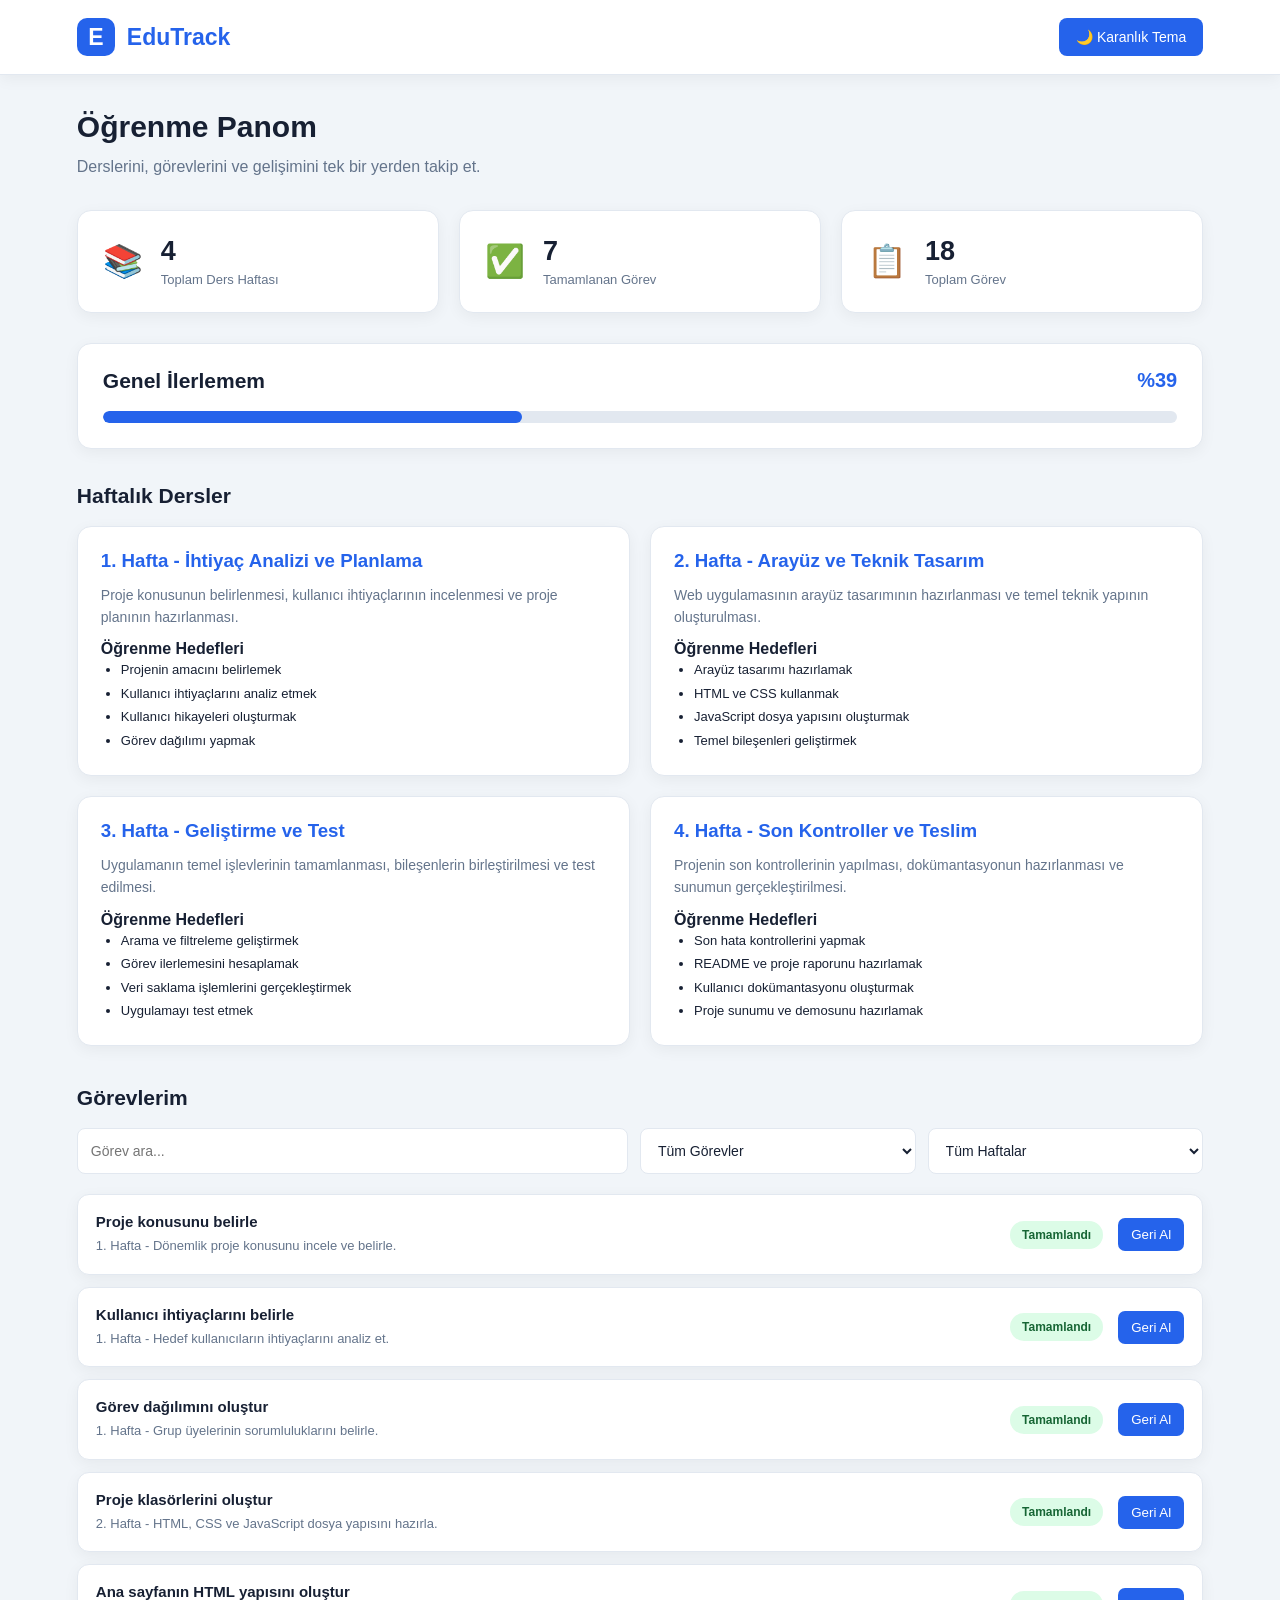
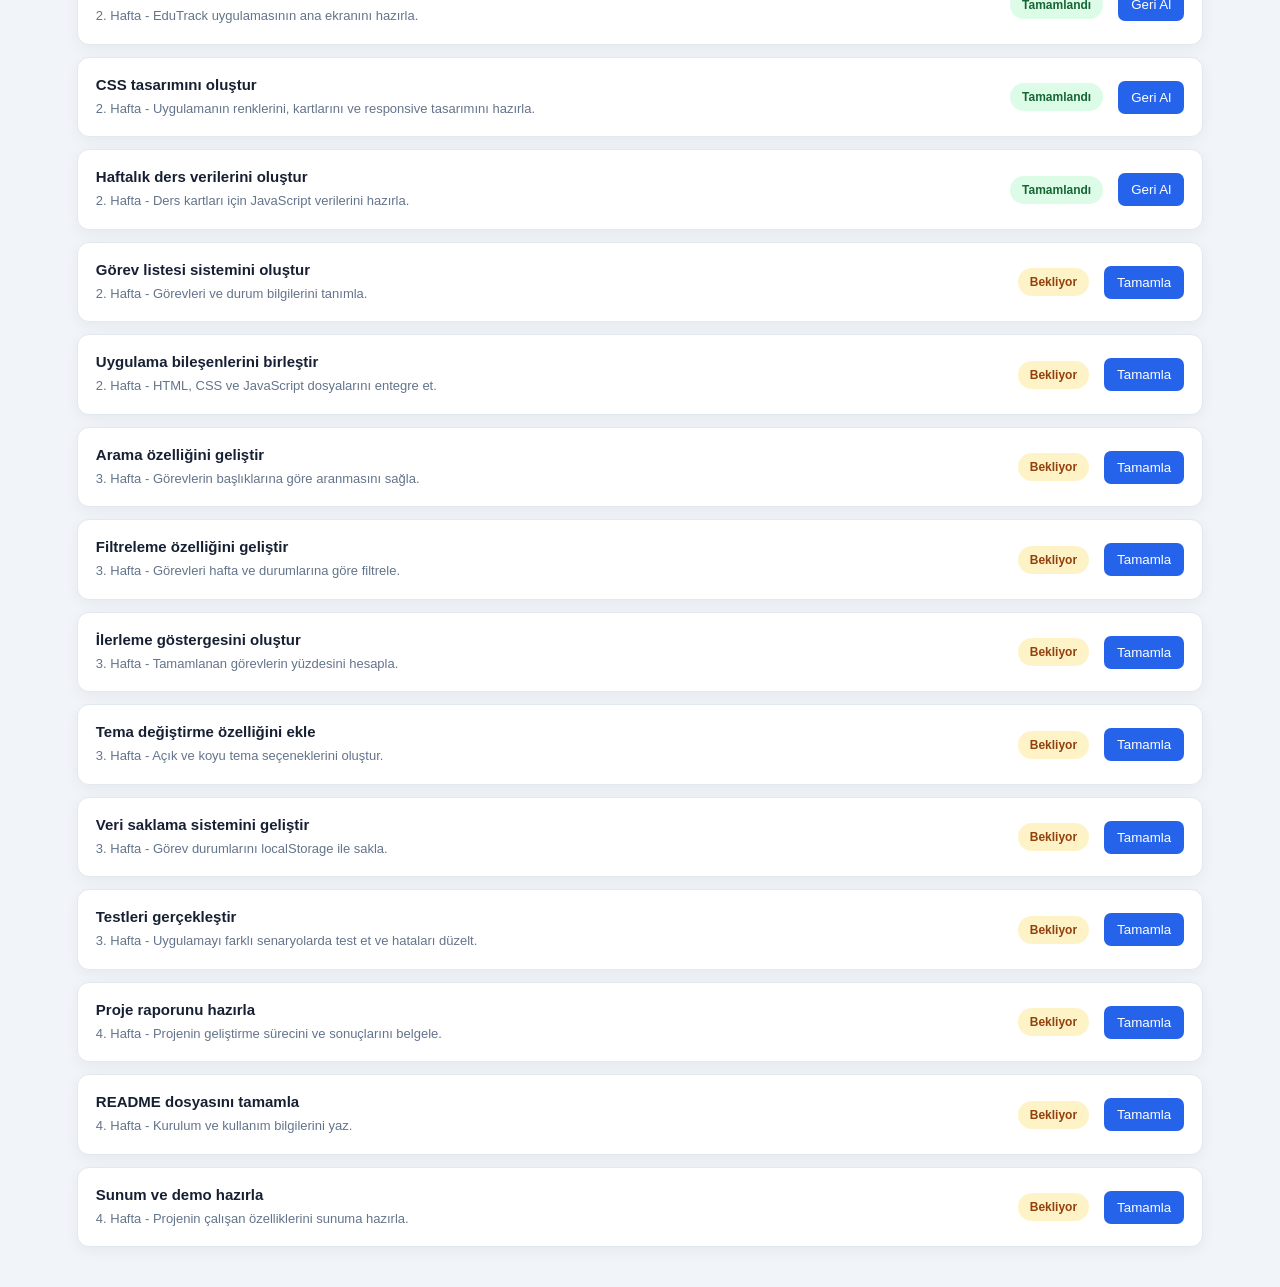
==== edutrack/index.html @ 91ec601f "Add files via upload  EduTrack Projesi Hafta 2" ====
<!DOCTYPE html>
<html lang="tr">
<head>
    <meta charset="UTF-8">
    <meta name="viewport" content="width=device-width, initial-scale=1.0">
    <meta name="description" content="EduTrack - Etkileşimli Ders Deneyimi Panosu">
    <title>EduTrack | Öğrenme Panom</title>

    <link rel="stylesheet" href="css/style.css">
</head>
<body>

    <!-- Üst Menü -->
    <header class="header">
        <div class="logo">
            <span class="logo-icon">E</span>
            <span>EduTrack</span>
        </div>

        <button id="themeToggle" class="theme-button" type="button">
             Tema Değiştir
        </button>
    </header>

    <main class="container">

        <!-- Hoş Geldin Alanı -->
        <section class="welcome-section">
            <h1>Öğrenme Panom</h1>
            <p>Derslerini, görevlerini ve gelişimini tek bir yerden takip et.</p>
        </section>

        <!-- İstatistik Kartları -->
        <section class="stats-grid">

            <article class="stat-card">
                <span class="stat-icon">📚</span>
                <div>
                    <h2 id="totalCourses">0</h2>
                    <p>Toplam Ders Haftası</p>
                </div>
            </article>

            <article class="stat-card">
                <span class="stat-icon">✅</span>
                <div>
                    <h2 id="completedTasks">0</h2>
                    <p>Tamamlanan Görev</p>
                </div>
            </article>

            <article class="stat-card">
                <span class="stat-icon">📋</span>
                <div>
                    <h2 id="totalTasks">0</h2>
                    <p>Toplam Görev</p>
                </div>
            </article>

        </section>

        <!-- Genel İlerleme -->
        <section class="progress-section">
            <div class="section-heading">
                <h2>Genel İlerlemem</h2>
                <span id="progressPercentage">%0</span>
            </div>

            <div class="progress-bar">
                <div id="progressFill" class="progress-fill"></div>
            </div>
        </section>

        <!-- Haftalık Dersler -->
        <section class="courses-section">
            <div class="section-heading">
                <h2>Haftalık Dersler</h2>
            </div>

            <div id="coursesContainer" class="courses-grid">
                <!-- Ders kartları JavaScript ile eklenecek -->
            </div>
        </section>

        <!-- Görevler -->
        <section class="tasks-section">
            <div class="section-heading">
                <h2>Görevlerim</h2>
            </div>

            <div class="task-controls">
                <input
                    type="text"
                    id="searchInput"
                    placeholder="Görev ara..."
                    aria-label="Görev ara"
                >

                <select id="statusFilter" aria-label="Görev durumuna göre filtrele">
                    <option value="all">Tüm Görevler</option>
                    <option value="pending">Bekleyen</option>
                    <option value="in-progress">Devam Eden</option>
                    <option value="completed">Tamamlanan</option>
                </select>

                <select id="weekFilter" aria-label="Haftaya göre filtrele">
                    <option value="all">Tüm Haftalar</option>
                </select>
            </div>

            <div id="tasksContainer" class="tasks-list">
                <!-- Görevler JavaScript ile eklenecek -->
            </div>
        </section>

    </main>

    <!-- JavaScript Dosyaları -->
    <script src="js/courses.js"></script>
    <script src="js/tasks.js"></script>
    <script src="js/storage.js"></script>
    <script src="js/app.js"></script>

</body>
</html>
---- edutrack/css/style.css ----
/* =================================
   EDUTRACK - GENEL TASARIM
================================= */

* {
    margin: 0;
    padding: 0;
    box-sizing: border-box;
}

:root {
    --primary: #2563eb;
    --primary-dark: #1d4ed8;
    --background: #f1f5f9;
    --card-background: #ffffff;
    --text: #172033;
    --secondary-text: #64748b;
    --border: #e2e8f0;
    --success: #16a34a;
    --warning: #d97706;
    --shadow: 0 4px 15px rgba(0, 0, 0, 0.05);
}

body {
    font-family: Arial, Helvetica, sans-serif;
    background: var(--background);
    color: var(--text);
    min-height: 100vh;
    transition: background 0.3s, color 0.3s;
}

/* =================================
   KARANLIK TEMA
================================= */

body.dark-theme {
    --background: #0f172a;
    --card-background: #1e293b;
    --text: #f8fafc;
    --secondary-text: #cbd5e1;
    --border: #334155;
    --shadow: 0 4px 15px rgba(0, 0, 0, 0.2);
}

/* =================================
   ÜST MENÜ
================================= */

.header {
    background: var(--card-background);
    padding: 18px 6%;
    display: flex;
    justify-content: space-between;
    align-items: center;
    border-bottom: 1px solid var(--border);
    box-shadow: var(--shadow);
}

.logo {
    display: flex;
    align-items: center;
    gap: 12px;
    font-size: 23px;
    font-weight: bold;
    color: var(--primary);
}

.logo-icon {
    background: var(--primary);
    color: white;
    width: 38px;
    height: 38px;
    display: flex;
    align-items: center;
    justify-content: center;
    border-radius: 10px;
}

.theme-button {
    background: var(--primary);
    color: white;
    border: none;
    padding: 11px 17px;
    border-radius: 8px;
    cursor: pointer;
    font-size: 14px;
    transition: 0.3s;
}

.theme-button:hover {
    background: var(--primary-dark);
}

/* =================================
   ANA İÇERİK
================================= */

.container {
    width: 88%;
    max-width: 1200px;
    margin: 35px auto;
}

.welcome-section {
    margin-bottom: 30px;
}

.welcome-section h1 {
    font-size: 30px;
    margin-bottom: 10px;
}

.welcome-section p {
    color: var(--secondary-text);
    line-height: 1.6;
}

/* =================================
   İSTATİSTİK KARTLARI
================================= */

.stats-grid {
    display: grid;
    grid-template-columns: repeat(3, 1fr);
    gap: 20px;
    margin-bottom: 30px;
}

.stat-card {
    background: var(--card-background);
    padding: 25px;
    border-radius: 14px;
    display: flex;
    align-items: center;
    gap: 18px;
    box-shadow: var(--shadow);
    border: 1px solid var(--border);
}

.stat-icon {
    font-size: 32px;
}

.stat-card h2 {
    font-size: 27px;
    margin-bottom: 5px;
}

.stat-card p {
    color: var(--secondary-text);
    font-size: 13px;
}

/* =================================
   BÖLÜM BAŞLIKLARI
================================= */

.section-heading {
    display: flex;
    align-items: center;
    justify-content: space-between;
    margin-bottom: 18px;
}

.section-heading h2 {
    font-size: 21px;
}

/* =================================
   İLERLEME ALANI
================================= */

.progress-section {
    background: var(--card-background);
    padding: 25px;
    border-radius: 14px;
    margin-bottom: 35px;
    box-shadow: var(--shadow);
    border: 1px solid var(--border);
}

#progressPercentage {
    color: var(--primary);
    font-weight: bold;
    font-size: 20px;
}

.progress-bar {
    width: 100%;
    height: 12px;
    background: var(--border);
    border-radius: 20px;
    overflow: hidden;
    margin-top: 15px;
}

.progress-fill {
    width: 0%;
    height: 100%;
    background: var(--primary);
    border-radius: 20px;
    transition: width 0.4s ease;
}

/* =================================
   DERS KARTLARI
================================= */

.courses-section {
    margin-bottom: 40px;
}

.courses-grid {
    display: grid;
    grid-template-columns: repeat(2, 1fr);
    gap: 20px;
}

.course-card {
    background: var(--card-background);
    padding: 23px;
    border-radius: 14px;
    border: 1px solid var(--border);
    box-shadow: var(--shadow);
    transition: transform 0.2s;
}

.course-card:hover {
    transform: translateY(-3px);
}

.course-card h3 {
    margin-bottom: 12px;
    color: var(--primary);
}

.course-card p {
    color: var(--secondary-text);
    font-size: 14px;
    line-height: 1.6;
    margin-bottom: 12px;
}

.course-card ul {
    padding-left: 20px;
    color: var(--text);
    font-size: 13px;
    line-height: 1.8;
}

/* =================================
   GÖREV ALANI
================================= */

.tasks-section {
    margin-bottom: 40px;
}

.task-controls {
    display: grid;
    grid-template-columns: 2fr 1fr 1fr;
    gap: 12px;
    margin-bottom: 20px;
}

.task-controls input,
.task-controls select {
    width: 100%;
    padding: 13px;
    border: 1px solid var(--border);
    border-radius: 8px;
    background: var(--card-background);
    color: var(--text);
    outline: none;
    font-size: 14px;
}

.task-controls input:focus,
.task-controls select:focus {
    border-color: var(--primary);
}

/* =================================
   GÖREV KARTLARI
================================= */

.tasks-list {
    display: flex;
    flex-direction: column;
    gap: 12px;
}

.task-card {
    background: var(--card-background);
    border: 1px solid var(--border);
    padding: 18px;
    border-radius: 12px;
    display: flex;
    align-items: center;
    justify-content: space-between;
    gap: 15px;
    box-shadow: var(--shadow);
}

.task-info {
    flex: 1;
}

.task-info h3 {
    font-size: 15px;
    margin-bottom: 6px;
}

.task-info p {
    color: var(--secondary-text);
    font-size: 13px;
    line-height: 1.5;
}

.task-status {
    padding: 7px 12px;
    border-radius: 20px;
    font-size: 12px;
    font-weight: bold;
}

.status-pending {
    background: #fef3c7;
    color: #92400e;
}

.status-in-progress {
    background: #dbeafe;
    color: #1e40af;
}

.status-completed {
    background: #dcfce7;
    color: #166534;
}

.task-button {
    padding: 9px 13px;
    background: var(--primary);
    color: white;
    border: none;
    border-radius: 7px;
    cursor: pointer;
}

.task-button:hover {
    background: var(--primary-dark);
}

.empty-message {
    color: var(--secondary-text);
    text-align: center;
    padding: 25px;
    background: var(--card-background);
    border-radius: 10px;
}

/* =================================
   MOBİL UYUMLULUK
================================= */

@media (max-width: 768px) {

    .container {
        width: 92%;
        margin: 25px auto;
    }

    .stats-grid {
        grid-template-columns: 1fr;
        gap: 12px;
    }

    .courses-grid {
        grid-template-columns: 1fr;
    }

    .task-controls {
        grid-template-columns: 1fr;
    }

    .welcome-section h1 {
        font-size: 25px;
    }

    .header {
        padding: 15px 4%;
    }

    .logo {
        font-size: 19px;
    }

    .theme-button {
        padding: 9px 11px;
        font-size: 12px;
    }

    .task-card {
        flex-wrap: wrap;
    }
}

@media (max-width: 400px) {

    .section-heading h2 {
        font-size: 18px;
    }

    .stat-card {
        padding: 18px;
    }

    .logo {
        font-size: 17px;
    }
}
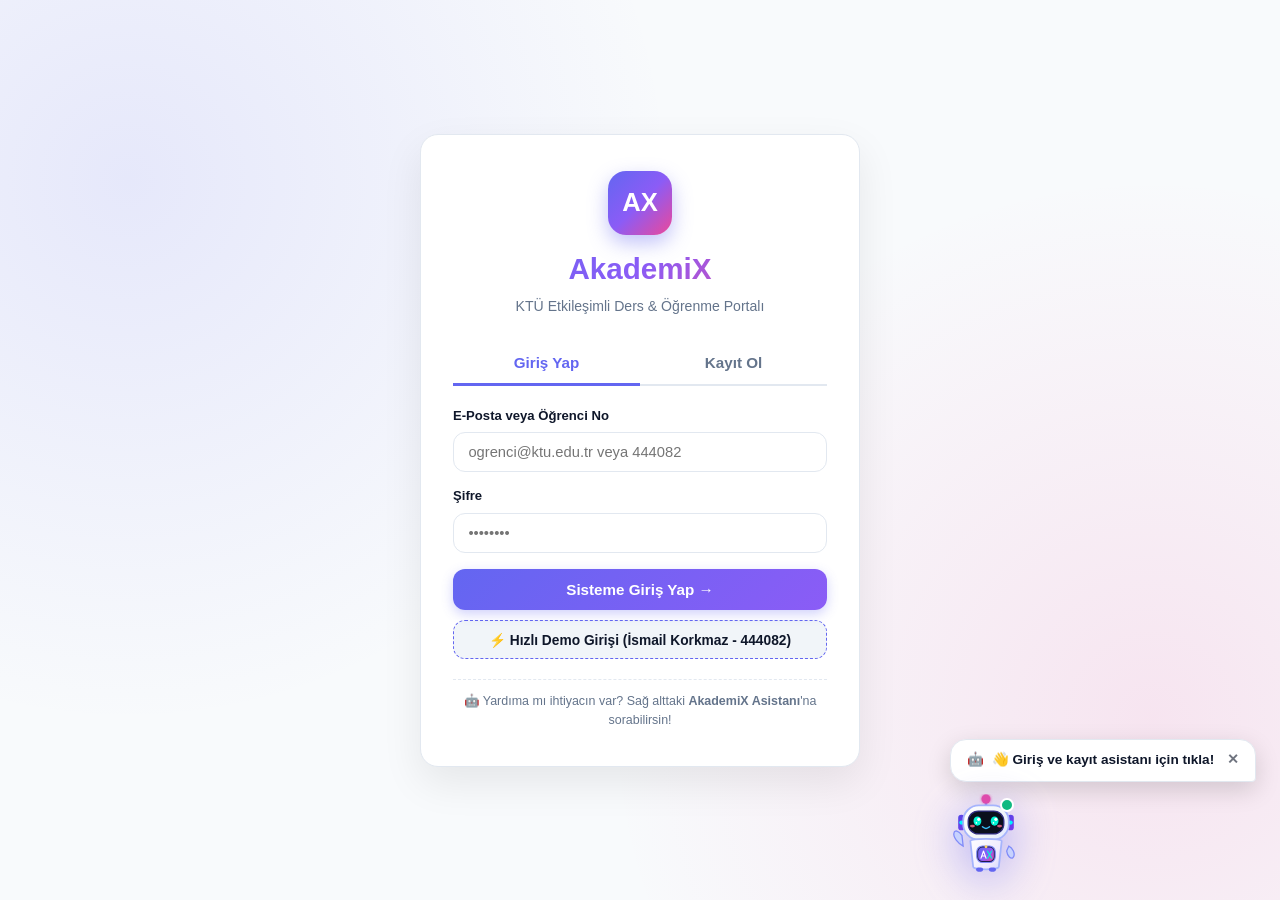
==== commit 0059bf4b: "feat(edutrack): add login authentication, KTU AGNO calculator, dynamic schedule and AI assistant" ====
--- a/edutrack/index.html
+++ b/edutrack/index.html
@@ -1,126 +1,3019 @@
-
-<!DOCTYPE html>
-<html lang="tr">
-<head>
-    <meta charset="UTF-8">
-    <meta name="viewport" content="width=device-width, initial-scale=1.0">
-    <meta name="description" content="EduTrack - Etkileşimli Ders Deneyimi Panosu">
-    <title>EduTrack | Öğrenme Panom</title>
-
-    <link rel="stylesheet" href="css/style.css">
-</head>
-<body>
-
-    <!-- Üst Menü -->
-    <header class="header">
-        <div class="logo">
-            <span class="logo-icon">E</span>
-            <span>EduTrack</span>
-        </div>
-
-        <button id="themeToggle" class="theme-button" type="button">
-             Tema Değiştir
-        </button>
-    </header>
-
-    <main class="container">
-
-        <!-- Hoş Geldin Alanı -->
-        <section class="welcome-section">
-            <h1>Öğrenme Panom</h1>
-            <p>Derslerini, görevlerini ve gelişimini tek bir yerden takip et.</p>
-        </section>
-
-        <!-- İstatistik Kartları -->
-        <section class="stats-grid">
-
-            <article class="stat-card">
-                <span class="stat-icon">📚</span>
-                <div>
-                    <h2 id="totalCourses">0</h2>
-                    <p>Toplam Ders Haftası</p>
-                </div>
-            </article>
-
-            <article class="stat-card">
-                <span class="stat-icon">✅</span>
-                <div>
-                    <h2 id="completedTasks">0</h2>
-                    <p>Tamamlanan Görev</p>
-                </div>
-            </article>
-
-            <article class="stat-card">
-                <span class="stat-icon">📋</span>
-                <div>
-                    <h2 id="totalTasks">0</h2>
-                    <p>Toplam Görev</p>
-                </div>
-            </article>
-
-        </section>
-
-        <!-- Genel İlerleme -->
-        <section class="progress-section">
-            <div class="section-heading">
-                <h2>Genel İlerlemem</h2>
-                <span id="progressPercentage">%0</span>
-            </div>
-
-            <div class="progress-bar">
-                <div id="progressFill" class="progress-fill"></div>
-            </div>
-        </section>
-
-        <!-- Haftalık Dersler -->
-        <section class="courses-section">
-            <div class="section-heading">
-                <h2>Haftalık Dersler</h2>
-            </div>
-
-            <div id="coursesContainer" class="courses-grid">
-                <!-- Ders kartları JavaScript ile eklenecek -->
-            </div>
-        </section>
-
-        <!-- Görevler -->
-        <section class="tasks-section">
-            <div class="section-heading">
-                <h2>Görevlerim</h2>
-            </div>
-
-            <div class="task-controls">
-                <input
-                    type="text"
-                    id="searchInput"
-                    placeholder="Görev ara..."
-                    aria-label="Görev ara"
-                >
-
-                <select id="statusFilter" aria-label="Görev durumuna göre filtrele">
-                    <option value="all">Tüm Görevler</option>
-                    <option value="pending">Bekleyen</option>
-                    <option value="in-progress">Devam Eden</option>
-                    <option value="completed">Tamamlanan</option>
-                </select>
-
-                <select id="weekFilter" aria-label="Haftaya göre filtrele">
-                    <option value="all">Tüm Haftalar</option>
-                </select>
-            </div>
-
-            <div id="tasksContainer" class="tasks-list">
-                <!-- Görevler JavaScript ile eklenecek -->
-            </div>
-        </section>
-
-    </main>
-
-    <!-- JavaScript Dosyaları -->
-    <script src="js/courses.js"></script>
-    <script src="js/tasks.js"></script>
-    <script src="js/storage.js"></script>
-    <script src="js/app.js"></script>
-
-</body>
-</html>
+<!DOCTYPE html>
+<html lang="tr" data-theme="light">
+<head>
+  <meta charset="UTF-8">
+  <meta name="viewport" content="width=device-width, initial-scale=1.0">
+  <title>AkademiX | KTÜ Öğrenci Başarı & Ders Portalı</title>
+  <link rel="stylesheet" href="css/style.css">
+</head>
+<body>
+
+  <!-- =========================================================================
+       1. ADIM: GİRİŞ VE KAYIT AKIŞI (ogrenci_paneli_diyagram_mavi.png)
+       ========================================================================= -->
+  <section id="auth-section" class="auth-wrapper">
+    <div class="auth-card">
+      <div class="auth-header" style="text-align:center; margin-bottom:1.5rem;">
+        <div style="display:flex; justify-content:center; align-items:center; flex-direction:column; margin-bottom:0.75rem;">
+          <div class="portal-badge" style="background:linear-gradient(135deg, #6366f1, #8b5cf6, #ec4899); font-weight:900; font-size:1.6rem; color:#fff; border-radius:18px; width:64px; height:64px; display:flex; align-items:center; justify-content:center; box-shadow:0 8px 20px rgba(99,102,241,0.4);">AX</div>
+        </div>
+        <h2 style="font-size:1.85rem; font-weight:900; background:linear-gradient(135deg, #6366f1, #8b5cf6, #ec4899); -webkit-background-clip:text; -webkit-text-fill-color:transparent; margin:0;">AkademiX</h2>
+        <p style="color:var(--text-muted); font-size:0.88rem; margin-top:0.35rem;">KTÜ Etkileşimli Ders & Öğrenme Portalı</p>
+      </div>
+
+      <!-- Giriş / Kayıt Sekmeleri -->
+      <div class="auth-tabs" style="margin-bottom:1.25rem;">
+        <button id="tab-login" class="auth-tab active" onclick="switchAuthTab('login')">Giriş Yap</button>
+        <button id="tab-register" class="auth-tab" onclick="switchAuthTab('register')">Kayıt Ol</button>
+      </div>
+
+      <!-- Giriş Formu (FR-03 & Akış Şeması) -->
+      <form id="form-login" onsubmit="handleLogin(event)">
+        <div class="form-group" style="margin-bottom:0.9rem;">
+          <label class="form-label">E-Posta veya Öğrenci No</label>
+          <input type="text" id="login-email" class="form-input" placeholder="ogrenci@ktu.edu.tr veya 444082" required autocomplete="username" />
+        </div>
+        <div class="form-group" style="margin-bottom:1rem;">
+          <label class="form-label">Şifre</label>
+          <input type="password" id="login-password" class="form-input" placeholder="••••••••" required autocomplete="current-password" />
+        </div>
+        <div id="login-error-msg" style="display:none; color:var(--danger); background:rgba(239,68,68,0.1); border:1px solid var(--danger); border-radius:var(--radius-sm); padding:0.6rem; font-size:0.82rem; margin-bottom:0.85rem;">
+          ❌ Girilen e-posta/öğrenci no veya şifre hatalı! Lütfen bilgilerinizi kontrol ediniz.
+        </div>
+        <button type="submit" class="btn-submit" style="width:100%; font-size:0.95rem; font-weight:800; padding:0.75rem;">Sisteme Giriş Yap →</button>
+        <button type="button" class="btn-action" onclick="quickDemoLogin()" style="width:100%; margin-top:0.65rem; font-size:0.86rem; padding:0.65rem; border-radius:var(--radius-md); background:var(--bg-hover); color:var(--text-main); font-weight:700; border:1px dashed var(--primary); display:flex; align-items:center; justify-content:center; gap:0.5rem; cursor:pointer;">
+          ⚡ Hızlı Demo Girişi (İsmail Korkmaz - 444082)
+        </button>
+      </form>
+
+      <!-- Kayıt Formu (FR-01, FR-02 & Akış Şeması) -->
+      <form id="form-register" style="display:none;" onsubmit="handleRegister(event)">
+        <div class="form-group" style="margin-bottom:0.75rem;">
+          <label class="form-label">Öğrenci Numarası</label>
+          <input type="text" id="reg-no" class="form-input" placeholder="Örn: 444082" required />
+        </div>
+        <div style="display:grid; grid-template-columns: 1fr 1fr; gap:0.5rem; margin-bottom:0.75rem;">
+          <div>
+            <label class="form-label">Ad</label>
+            <input type="text" id="reg-ad" class="form-input" placeholder="Adınız" required />
+          </div>
+          <div>
+            <label class="form-label">Soyad</label>
+            <input type="text" id="reg-soyad" class="form-input" placeholder="Soyadınız" required />
+          </div>
+        </div>
+        <div class="form-group" style="margin-bottom:0.75rem;">
+          <label class="form-label">Bölüm</label>
+          <input type="text" id="reg-dept" class="form-input" placeholder="Yazılım Mühendisliği" value="Yazılım Mühendisliği" required />
+        </div>
+        <div class="form-group" style="margin-bottom:0.75rem;">
+          <label class="form-label">KTÜ E-Posta</label>
+          <input type="email" id="reg-email" class="form-input" placeholder="ogrenci@ktu.edu.tr" required />
+        </div>
+        <div class="form-group" style="margin-bottom:0.9rem;">
+          <label class="form-label">Şifre (En az 6 Karakter)</label>
+          <input type="password" id="reg-password" class="form-input" placeholder="••••••••" required minlength="6" />
+        </div>
+        <div id="reg-error-msg" style="display:none; color:var(--danger); background:rgba(239,68,68,0.1); border:1px solid var(--danger); border-radius:var(--radius-sm); padding:0.6rem; font-size:0.82rem; margin-bottom:0.85rem;">
+          ❌ Lütfen tüm alanları eksiksiz doldurunuz!
+        </div>
+        <div id="reg-success-msg" style="display:none; color:var(--secondary); background:rgba(16,185,129,0.1); border:1px solid var(--secondary); border-radius:var(--radius-sm); padding:0.6rem; font-size:0.82rem; margin-bottom:0.85rem;">
+          ✅ Hesabınız başarıyla oluşturuldu! Giriş yapılıyor...
+        </div>
+        <button type="submit" class="btn-submit" style="width:100%; font-size:0.95rem; font-weight:800; padding:0.75rem;">Hesap Oluştur ve Başla ✨</button>
+      </form>
+
+      <div style="margin-top:1.25rem; text-align:center; font-size:0.78rem; color:var(--text-muted); border-top:1px dashed var(--border-color); padding-top:0.75rem;">
+        🤖 Yardıma mı ihtiyacın var? Sağ alttaki <strong>AkademiX Asistanı</strong>'na sorabilirsin!
+      </div>
+    </div>
+  </section>
+
+  <!-- =========================================================================
+       2. ADIM: KAMPÜSAKIŞ ÖĞRENCİ PANELİ
+       ========================================================================= -->
+  <div id="student-portal-app" style="display:none;">
+    
+    <!-- Portal Navbar -->
+    <header class="app-header">
+      <div class="header-inner">
+        <div class="portal-brand">
+          <div class="portal-badge" style="background:linear-gradient(135deg, #6366f1, #8b5cf6, #ec4899); font-weight:900; font-size:1.15rem; color:#fff; border-radius:12px; width:40px; height:40px; display:flex; align-items:center; justify-content:center; box-shadow:0 4px 14px rgba(99,102,241,0.4);">AX</div>
+          <div class="portal-titles">
+            <h1 style="letter-spacing:-0.5px;">AkademiX</h1>
+          </div>
+        </div>
+
+        <div class="header-user-controls">
+
+
+          <!-- Tema Seçici (FR-17, AYARLAR Tablosu) -->
+          <button id="theme-btn" class="btn-action" onclick="togglePortalTheme()">
+            🌙 Karanlık Mod
+          </button>
+
+          <!-- Öğrenci Profil Bilgisi (OGRENCI Tablosu) -->
+          <div class="student-tag">
+            <span style="font-weight:700;" id="user-display-name">İsmail Korkmaz</span>
+          </div>
+
+          <button class="btn-action" onclick="logoutStudent()" title="Oturumu Kapat">Çıkış ⎋</button>
+        </div>
+      </div>
+    </header>
+
+    <main class="dashboard-container">
+      
+      <!-- 1. GENEL İLERLEME VE CANLI RENKLİ SAYAÇLAR (ILERLEME Tablosu & FR-12) -->
+      <section class="overview-panel">
+        <div class="overview-top">
+          <div>
+            <h2 style="font-size:1.4rem; font-weight:800;">Dönem İlerlemesi & Görev Takip Panosu</h2>
+            <p style="color:var(--text-muted); font-size:0.88rem;" id="progress-update-time">Son Güncelleme: 02.11.2026</p>
+          </div>
+          <div style="text-align:right;">
+            <span id="progress-val-text" style="font-size:2.2rem; font-weight:900; background:var(--primary-gradient); -webkit-background-clip:text; -webkit-text-fill-color:transparent;">%33</span>
+          </div>
+        </div>
+
+        <div class="progress-bar-container">
+          <div id="portal-progress-fill" class="progress-bar-fill" style="width: 33%;"></div>
+        </div>
+
+        <!-- 4 Renkli Canlı Sayaç Kartı (Tıklanabilir Filtre & Kaydırma) -->
+        <div class="stat-pills">
+          <div class="stat-pill" onclick="filterByStatCard('all')" title="Tüm görevleri listele ve görüntüle">
+            <div class="stat-pill-icon icon-blue">📋</div>
+            <div>
+              <div class="stat-pill-num" id="stat-total-tasks">9</div>
+              <div class="stat-pill-label">Toplam Görev</div>
+            </div>
+          </div>
+          <div class="stat-pill" onclick="filterByStatCard('completed')" title="Tamamlanan görevleri listele ve görüntüle">
+            <div class="stat-pill-icon icon-green">✅</div>
+            <div>
+              <div class="stat-pill-num" id="stat-done-tasks" style="color:var(--success);">3</div>
+              <div class="stat-pill-label">Tamamlanan</div>
+            </div>
+          </div>
+          <div class="stat-pill" onclick="filterByStatCard('in-progress')" title="Devam eden görevleri listele ve görüntüle">
+            <div class="stat-pill-icon icon-purple">⏳</div>
+            <div>
+              <div class="stat-pill-num" id="stat-pending-tasks" style="color:var(--primary);">6</div>
+              <div class="stat-pill-label">Devam Eden</div>
+            </div>
+          </div>
+          <div class="stat-pill" onclick="filterByStatCard('high-priority')" title="Yüksek öncelikli görevleri listele ve görüntüle">
+            <div class="stat-pill-icon icon-red">🔥</div>
+            <div>
+              <div class="stat-pill-num" id="stat-high-tasks" style="color:var(--danger);">4</div>
+              <div class="stat-pill-label">Yüksek Öncelik</div>
+            </div>
+          </div>
+        </div>
+      </section>
+
+      <!-- 2. HAFTALIK DERS VE ÖĞRENME KARTLARI (Kompakt Varsayılan + Açılır Görev Kartları) -->
+      <section style="margin-bottom:2.25rem;">
+        <div style="display:flex; justify-content:space-between; align-items:center; margin-bottom:1rem; flex-wrap:wrap; gap:0.75rem;">
+          <div>
+            <h3 style="font-size:1.2rem; font-weight:800;">Haftalık Ders ve Öğrenme Kartları</h3>
+            <p style="font-size:0.82rem; color:var(--text-muted); margin-top:0.2rem;">4 haftalık yazılım müfredatı ve öğrenme hedefleri</p>
+          </div>
+
+          <!-- Görev Kartlarını Aç / Kapat Butonu -->
+          <button id="btn-toggle-task-cards" class="btn-action btn-action-primary" onclick="toggleTaskCardsPanel()" title="Tüm görevlerin canlı kartlarını aç/kapat">
+            📋 Görev Kartlarını Aç (<span id="cards-count-badge">18</span>) ▼
+          </button>
+        </div>
+
+        <!-- 4 HAFTALIK MÜFREDAT KARTLARI (VARSAYILAN TEMİZ & KOMPAKT GÖRÜNÜM) -->
+        <div id="weeks-modules-grid" class="weeks-grid">
+          <!-- 1. Hafta -->
+          <div class="week-card" onclick="showWeekModal(1)" title="1. Hafta detaylarını ve hedeflerini incele">
+            <span class="badge-status badge-done">1. Hafta • Tamamlandı</span>
+            <h4>Yazılım Yaşam Döngüsü & İhtiyaç Analizi</h4>
+            <p>17 FR ve 10 NFR gereksinimlerinin çıkarılması, ER diyagramı ve GitHub yönetimi.</p>
+            <div class="week-card-footer">4 Hedef • 4 Görev (Tamamlandı) →</div>
+          </div>
+
+          <!-- 2. Hafta -->
+          <div class="week-card active" onclick="showWeekModal(2)" title="2. Hafta detaylarını ve hedeflerini incele">
+            <span class="badge-status badge-active">2. Hafta • Aktif Hafta</span>
+            <h4>Arayüz Tasarımı & Temel İskelet</h4>
+            <p>Akış şeması ve ER diyagramı doğrultusunda öğrenci paneli iskeletinin kodlanması.</p>
+            <div class="week-card-footer">4 Hedef • 5 Görev (Aktif) →</div>
+          </div>
+
+          <!-- 3. Hafta -->
+          <div class="week-card" onclick="showWeekModal(3)" title="3. Hafta detaylarını ve hedeflerini incele">
+            <span class="badge-status badge-active" style="background:rgba(99,102,241,0.12); color:var(--primary);">3. Hafta • Devam Eden</span>
+            <h4>İleri Etkileşim & KTÜ Not Entegrasyonu</h4>
+            <p>Çok kriterli filtreleme, arama, KTÜ sınav ortalaması ve otomatik testler.</p>
+            <div class="week-card-footer">4 Hedef • 5 Görev (Devam Ediyor) →</div>
+          </div>
+
+          <!-- 4. Hafta -->
+          <div class="week-card" onclick="showWeekModal(4)" title="4. Hafta detaylarını ve hedeflerini incele">
+            <span class="badge-status badge-future">4. Hafta • Gelecek</span>
+            <h4>Kalite Kontrol & Proje 1 Canlı Demo</h4>
+            <p>Test matrisinin doğrulanması, proje teknik raporu ve sunum paketi.</p>
+            <div class="week-card-footer">4 Hedef • 4 Görev (Gelecek) →</div>
+          </div>
+        </div>
+
+        <!-- AÇILIR / KAPANIR GÖREV KARTLARI ÇEKMECESİ (İSTEĞE BAĞLI AÇILIR - YER KAPLAMAZ) -->
+        <div id="task-cards-collapsible" style="display:none; margin-top:1.25rem; background:var(--bg-hover); padding:1.25rem; border-radius:var(--radius-lg); border:1px solid var(--border-color);">
+          <div style="display:flex; justify-content:space-between; align-items:center; margin-bottom:1rem; flex-wrap:wrap; gap:0.5rem;">
+            <div style="display:flex; align-items:center; gap:0.6rem;">
+              <h4 style="font-size:1rem; font-weight:800;">📋 Tüm Görevlerin Canlı Kartları</h4>
+              <span style="font-size:0.75rem; color:var(--text-muted);">Görev onaylama ve tek tıkla silme (🗑️) destekli</span>
+            </div>
+
+            <div style="display:flex; align-items:center; gap:0.5rem;">
+              <!-- Kartlar Hafta Filtre Butonları -->
+              <div id="cards-filter-bar" style="display:flex; gap:0.35rem; overflow-x:auto;">
+                <button id="cards-filter-btn-all" class="btn-filter-tag active" onclick="filterTaskCards('all', this)">Tümü (<span id="badge-all-cards">18</span>)</button>
+                <button id="cards-filter-btn-1" class="btn-filter-tag" onclick="filterTaskCards('1', this)">1. Hafta (4)</button>
+                <button id="cards-filter-btn-2" class="btn-filter-tag" onclick="filterTaskCards('2', this)">2. Hafta (5)</button>
+                <button id="cards-filter-btn-3" class="btn-filter-tag" onclick="filterTaskCards('3', this)">3. Hafta (5)</button>
+                <button id="cards-filter-btn-4" class="btn-filter-tag" onclick="filterTaskCards('4', this)">4. Hafta (4)</button>
+              </div>
+
+              <button class="btn-action" style="font-size:0.78rem; padding:0.3rem 0.6rem;" onclick="toggleTaskCardsPanel(false)">
+                ✕ Kapat
+              </button>
+            </div>
+          </div>
+
+          <!-- Görev Kartları Izgarası -->
+          <div id="task-cards-grid" class="task-cards-grid" style="min-height:160px; max-height:520px;"></div>
+        </div>
+      </section>
+
+      <!-- 3. GÖREVLER VE YAN PANEL MODÜLLERİ -->
+      <div class="main-two-col">
+        
+        <!-- Sol Sütun: Görev ve Mini Etkinlikler (GOREVLER & OGRENCI_GOREV) -->
+        <section id="tasks-section" class="tasks-panel">
+          <div style="display:flex; justify-content:space-between; align-items:center; margin-bottom:1.25rem;">
+            <h3 style="font-size:1.15rem; font-weight:800;">Görev ve Mini Etkinlikler</h3>
+            <button class="btn-action btn-action-primary" onclick="openCreateTaskModal()">
+              + Görev Ekle
+            </button>
+          </div>
+
+          <!-- Arama ve Filtreleme Çubuğu -->
+          <div class="tasks-toolbar">
+            <input 
+              type="text" 
+              id="task-search-input" 
+              class="form-input search-field" 
+              placeholder="Görevlerde ara (başlık, kategori)..." 
+              oninput="filterTasks()" 
+            />
+
+            <select id="filter-week-select" class="form-input" style="width:130px;" onchange="filterTasks()">
+              <option value="all">Tüm Haftalar</option>
+              <option value="1">1. Hafta</option>
+              <option value="2">2. Hafta</option>
+              <option value="3">3. Hafta</option>
+              <option value="4">4. Hafta</option>
+            </select>
+
+            <div class="filter-btn-group">
+              <button id="btn-filter-all" class="btn-filter-tag active" onclick="setTaskStatusFilter('all', this)">Tümü</button>
+              <button id="btn-filter-in-progress" class="btn-filter-tag" onclick="setTaskStatusFilter('in-progress', this)">Devam Eden</button>
+              <button id="btn-filter-completed" class="btn-filter-tag" onclick="setTaskStatusFilter('completed', this)">Tamamlanan</button>
+              <button id="btn-filter-high" class="btn-filter-tag" onclick="setTaskStatusFilter('high-priority', this)">🔥 Yüksek Öncelik</button>
+            </div>
+          </div>
+
+          <!-- Görev Listesi -->
+          <div id="tasks-list-container" class="tasks-list-box">
+            
+            <!-- 1. HAFTA GÖREVLERİ (4 GÖREV) -->
+            <div class="task-row completed" data-week="1" data-status="completed" data-priority="Yüksek">
+              <input type="checkbox" class="task-checkbox-input" checked onchange="toggleTaskStatus(this)" />
+              <div class="task-body">
+                <div class="task-badges">
+                  <span class="mini-badge">1. Hafta</span>
+                  <span class="mini-badge">Analiz</span>
+                  <span class="mini-badge badge-p-high">Yüksek Öncelik</span>
+                </div>
+                <div class="task-title">Kullanıcı İhtiyaç Analizi Tablosunu Çıkar</div>
+                <div class="task-desc">Öğrenci ve ders sorumlusu paydaşları için ihtiyaçları belirle.</div>
+              </div>
+              <button class="btn-task-delete" onclick="deleteTaskRow(this)" title="Görevi Sil">🗑️</button>
+            </div>
+
+            <div class="task-row completed" data-week="1" data-status="completed" data-priority="Yüksek">
+              <input type="checkbox" class="task-checkbox-input" checked onchange="toggleTaskStatus(this)" />
+              <div class="task-body">
+                <div class="task-badges">
+                  <span class="mini-badge">1. Hafta</span>
+                  <span class="mini-badge">Yönetim</span>
+                  <span class="mini-badge badge-p-high">Yüksek Öncelik</span>
+                </div>
+                <div class="task-title">GitHub Repository Aç ve Rolleri Tanımla</div>
+                <div class="task-desc">YG-Proje1-Grup4 reposunu aç, branch kurallarını ve rollerini tanımla.</div>
+              </div>
+              <button class="btn-task-delete" onclick="deleteTaskRow(this)" title="Görevi Sil">🗑️</button>
+            </div>
+
+            <div class="task-row completed" data-week="1" data-status="completed" data-priority="Yüksek">
+              <input type="checkbox" class="task-checkbox-input" checked onchange="toggleTaskStatus(this)" />
+              <div class="task-body">
+                <div class="task-badges">
+                  <span class="mini-badge">1. Hafta</span>
+                  <span class="mini-badge">Analiz</span>
+                  <span class="mini-badge badge-p-high">Yüksek Öncelik</span>
+                </div>
+                <div class="task-title">17 FR ve 10 NFR Gereksinim Listesini Hazırla</div>
+                <div class="task-desc">Öğrenci paneli için işlevsel ve fonksiyonel olmayan gereksinimleri listele.</div>
+              </div>
+              <button class="btn-task-delete" onclick="deleteTaskRow(this)" title="Görevi Sil">🗑️</button>
+            </div>
+
+            <div class="task-row completed" data-week="1" data-status="completed" data-priority="Yüksek">
+              <input type="checkbox" class="task-checkbox-input" checked onchange="toggleTaskStatus(this)" />
+              <div class="task-body">
+                <div class="task-badges">
+                  <span class="mini-badge">1. Hafta</span>
+                  <span class="mini-badge">Veritabanı</span>
+                  <span class="mini-badge badge-p-high">Yüksek Öncelik</span>
+                </div>
+                <div class="task-title">Veritabanı ER Diyagramı ve İlişkisel Şemayı Çiz</div>
+                <div class="task-desc">11 tablodan oluşan ilişkisel veri modelini (er_diyagram_v2.png) oluştur.</div>
+              </div>
+              <button class="btn-task-delete" onclick="deleteTaskRow(this)" title="Görevi Sil">🗑️</button>
+            </div>
+
+            <!-- 2. HAFTA GÖREVLERİ (5 GÖREV) -->
+            <div class="task-row completed" data-week="2" data-status="completed" data-priority="Yüksek">
+              <input type="checkbox" class="task-checkbox-input" checked onchange="toggleTaskStatus(this)" />
+              <div class="task-body">
+                <div class="task-badges">
+                  <span class="mini-badge">2. Hafta</span>
+                  <span class="mini-badge">Frontend</span>
+                  <span class="mini-badge badge-p-high">Yüksek Öncelik</span>
+                </div>
+                <div class="task-title">Akış Şemasına Uygun Öğrenci Paneli İskeletini Kur</div>
+                <div class="task-desc">Giriş/kayıt ve panel ayrımını diyagrama tam uygun kodla.</div>
+              </div>
+              <button class="btn-task-delete" onclick="deleteTaskRow(this)" title="Görevi Sil">🗑️</button>
+            </div>
+
+            <div class="task-row completed" data-week="2" data-status="completed" data-priority="Yüksek">
+              <input type="checkbox" class="task-checkbox-input" checked onchange="toggleTaskStatus(this)" />
+              <div class="task-body">
+                <div class="task-badges">
+                  <span class="mini-badge">2. Hafta</span>
+                  <span class="mini-badge">Frontend</span>
+                  <span class="mini-badge badge-p-high">Yüksek Öncelik</span>
+                </div>
+                <div class="task-title">Haftalık Ders Kartları Bileşenini Oluştur</div>
+                <div class="task-desc">Ders haftalarını kart olarak listele ve modal detay görünümünü bağla.</div>
+              </div>
+              <button class="btn-task-delete" onclick="deleteTaskRow(this)" title="Görevi Sil">🗑️</button>
+            </div>
+
+            <div class="task-row" data-week="2" data-status="in-progress" data-priority="Yüksek">
+              <input type="checkbox" class="task-checkbox-input" onchange="toggleTaskStatus(this)" />
+              <div class="task-body">
+                <div class="task-badges">
+                  <span class="mini-badge">2. Hafta</span>
+                  <span class="mini-badge">JavaScript</span>
+                  <span class="mini-badge badge-p-high">Yüksek Öncelik</span>
+                </div>
+                <div class="task-title">Görev Durumu Güncelleme ve İlerleme Çubuğunu Bağla</div>
+                <div class="task-desc">Göreve tıklandığında durumu güncelle ve genel ilerleme yüzdesini hesapla.</div>
+              </div>
+              <button class="btn-task-delete" onclick="deleteTaskRow(this)" title="Görevi Sil">🗑️</button>
+            </div>
+
+            <div class="task-row" data-week="2" data-status="in-progress" data-priority="Orta">
+              <input type="checkbox" class="task-checkbox-input" onchange="toggleTaskStatus(this)" />
+              <div class="task-body">
+                <div class="task-badges">
+                  <span class="mini-badge">2. Hafta</span>
+                  <span class="mini-badge">Tasarım</span>
+                  <span class="mini-badge badge-p-mid">Orta Öncelik</span>
+                </div>
+                <div class="task-title">Karanlık / Aydınlık Tema Geçişini Uygula</div>
+                <div class="task-desc">CSS değişkenleri ve localStorage ile tema kalıcılığını sağla.</div>
+              </div>
+              <button class="btn-task-delete" onclick="deleteTaskRow(this)" title="Görevi Sil">🗑️</button>
+            </div>
+
+            <div class="task-row" data-week="2" data-status="in-progress" data-priority="Yüksek">
+              <input type="checkbox" class="task-checkbox-input" onchange="toggleTaskStatus(this)" />
+              <div class="task-body">
+                <div class="task-badges">
+                  <span class="mini-badge">2. Hafta</span>
+                  <span class="mini-badge">Test/QA</span>
+                  <span class="mini-badge badge-p-high">Yüksek Öncelik</span>
+                </div>
+                <div class="task-title">FR ve NFR Test Senaryoları Matrisini Hazırla</div>
+                <div class="task-desc">İsmail Korkmaz tarafından yürütülecek 27 maddelik kalite kontrol dokümanı.</div>
+              </div>
+              <button class="btn-task-delete" onclick="deleteTaskRow(this)" title="Görevi Sil">🗑️</button>
+            </div>
+
+            <!-- 3. HAFTA GÖREVLERİ (5 GÖREV) -->
+            <div class="task-row" data-week="3" data-status="in-progress" data-priority="Yüksek">
+              <input type="checkbox" class="task-checkbox-input" onchange="toggleTaskStatus(this)" />
+              <div class="task-body">
+                <div class="task-badges">
+                  <span class="mini-badge">3. Hafta</span>
+                  <span class="mini-badge">JavaScript</span>
+                  <span class="mini-badge badge-p-high">Yüksek Öncelik</span>
+                </div>
+                <div class="task-title">Anlık Arama ve Çoklu Filtreleme Motorunu Yaz</div>
+                <div class="task-desc">Görevleri durum, hafta, öncelik ve metin aramasına göre dinamik süz.</div>
+              </div>
+              <button class="btn-task-delete" onclick="deleteTaskRow(this)" title="Görevi Sil">🗑️</button>
+            </div>
+
+            <div class="task-row" data-week="3" data-status="in-progress" data-priority="Yüksek">
+              <input type="checkbox" class="task-checkbox-input" onchange="toggleTaskStatus(this)" />
+              <div class="task-body">
+                <div class="task-badges">
+                  <span class="mini-badge">3. Hafta</span>
+                  <span class="mini-badge">Hesaplama</span>
+                  <span class="mini-badge badge-p-high">Yüksek Öncelik</span>
+                </div>
+                <div class="task-title">KTÜ 30 Kişi Kuralı ve AGNO Simülatörünü Kodla</div>
+                <div class="task-desc">MDS ve BDS (Çan eğrisi) ile çoklu ders katsayı/kredi ağırlıklı AGNO hesabı.</div>
+              </div>
+              <button class="btn-task-delete" onclick="deleteTaskRow(this)" title="Görevi Sil">🗑️</button>
+            </div>
+
+            <div class="task-row" data-week="3" data-status="in-progress" data-priority="Orta">
+              <input type="checkbox" class="task-checkbox-input" onchange="toggleTaskStatus(this)" />
+              <div class="task-body">
+                <div class="task-badges">
+                  <span class="mini-badge">3. Hafta</span>
+                  <span class="mini-badge">Frontend</span>
+                  <span class="mini-badge badge-p-mid">Orta Öncelik</span>
+                </div>
+                <div class="task-title">İnteraktif Haftalık Ders Programı Modülünü Geliştir</div>
+                <div class="task-desc">Öğrencinin gün, saat ve derslik bazlı kendi ders programını yönetebilmesi.</div>
+              </div>
+              <button class="btn-task-delete" onclick="deleteTaskRow(this)" title="Görevi Sil">🗑️</button>
+            </div>
+
+            <div class="task-row" data-week="3" data-status="in-progress" data-priority="Orta">
+              <input type="checkbox" class="task-checkbox-input" onchange="toggleTaskStatus(this)" />
+              <div class="task-body">
+                <div class="task-badges">
+                  <span class="mini-badge">3. Hafta</span>
+                  <span class="mini-badge">Frontend</span>
+                  <span class="mini-badge badge-p-mid">Orta Öncelik</span>
+                </div>
+                <div class="task-title">Kişisel Not Ekleme ve Silme Modülünü Tamamla</div>
+                <div class="task-desc">Öğrencinin haftalık özel notlar almasını sağlayan arayüz.</div>
+              </div>
+              <button class="btn-task-delete" onclick="deleteTaskRow(this)" title="Görevi Sil">🗑️</button>
+            </div>
+
+            <div class="task-row" data-week="3" data-status="in-progress" data-priority="Yüksek">
+              <input type="checkbox" class="task-checkbox-input" onchange="toggleTaskStatus(this)" />
+              <div class="task-body">
+                <div class="task-badges">
+                  <span class="mini-badge">3. Hafta</span>
+                  <span class="mini-badge">Test/QA</span>
+                  <span class="mini-badge badge-p-high">Yüksek Öncelik</span>
+                </div>
+                <div class="task-title">Otomatik Birim Test Koşucusunu Geliştir</div>
+                <div class="task-desc">10 adet kritik sistem testini çalıştıran bağımsız test runner arayüzü.</div>
+              </div>
+              <button class="btn-task-delete" onclick="deleteTaskRow(this)" title="Görevi Sil">🗑️</button>
+            </div>
+
+            <!-- 4. HAFTA GÖREVLERİ (4 GÖREV) -->
+            <div class="task-row" data-week="4" data-status="in-progress" data-priority="Yüksek">
+              <input type="checkbox" class="task-checkbox-input" onchange="toggleTaskStatus(this)" />
+              <div class="task-body">
+                <div class="task-badges">
+                  <span class="mini-badge">4. Hafta</span>
+                  <span class="mini-badge">Test/QA</span>
+                  <span class="mini-badge badge-p-high">Yüksek Öncelik</span>
+                </div>
+                <div class="task-title">Çapraz Cihaz ve Mobil Responsive Testlerini Gerçekleştir</div>
+                <div class="task-desc">Farklı ekran boyutlarında arayüz taşmalarını denetle ve gider.</div>
+              </div>
+              <button class="btn-task-delete" onclick="deleteTaskRow(this)" title="Görevi Sil">🗑️</button>
+            </div>
+
+            <div class="task-row" data-week="4" data-status="in-progress" data-priority="Yüksek">
+              <input type="checkbox" class="task-checkbox-input" onchange="toggleTaskStatus(this)" />
+              <div class="task-body">
+                <div class="task-badges">
+                  <span class="mini-badge">4. Hafta</span>
+                  <span class="mini-badge">Dokümantasyon</span>
+                  <span class="mini-badge badge-p-high">Yüksek Öncelik</span>
+                </div>
+                <div class="task-title">Proje 1 Teknik Raporunu ve Kullanıcı Dokümanını Yaz</div>
+                <div class="task-desc">Proje mimarisi, gereksinim analizi ve ekran görüntülerini kapsayan teknik rapor.</div>
+              </div>
+              <button class="btn-task-delete" onclick="deleteTaskRow(this)" title="Görevi Sil">🗑️</button>
+            </div>
+
+            <div class="task-row" data-week="4" data-status="in-progress" data-priority="Yüksek">
+              <input type="checkbox" class="task-checkbox-input" onchange="toggleTaskStatus(this)" />
+              <div class="task-body">
+                <div class="task-badges">
+                  <span class="mini-badge">4. Hafta</span>
+                  <span class="mini-badge">Yönetim</span>
+                  <span class="mini-badge badge-p-high">Yüksek Öncelik</span>
+                </div>
+                <div class="task-title">Canlı Demo Senaryosu ve Grup Sunumunu Hazırla</div>
+                <div class="task-desc">Canlı demo adımları, rol anlatımları ve sunum slayt paketinin tamamlanması.</div>
+              </div>
+              <button class="btn-task-delete" onclick="deleteTaskRow(this)" title="Görevi Sil">🗑️</button>
+            </div>
+
+            <div class="task-row" data-week="4" data-status="in-progress" data-priority="Orta">
+              <input type="checkbox" class="task-checkbox-input" onchange="toggleTaskStatus(this)" />
+              <div class="task-body">
+                <div class="task-badges">
+                  <span class="mini-badge">4. Hafta</span>
+                  <span class="mini-badge">Kalite</span>
+                  <span class="mini-badge badge-p-mid">Orta Öncelik</span>
+                </div>
+                <div class="task-title">Akran Değerlendirmesi ve Bireysel Katkı Kanıtlarını Derle</div>
+                <div class="task-desc">GitHub commit geçmişi, issue kayıtları ve rol sorumluluklarının raporlanması.</div>
+              </div>
+              <button class="btn-task-delete" onclick="deleteTaskRow(this)" title="Görevi Sil">🗑️</button>
+            </div>
+
+          </div>
+        </section>
+
+        <!-- Sağ Sütun: DERS PROGRAMI, KTÜ SINAV HESAPLAMA, KİŞİSEL NOTLAR -->
+        <aside class="side-stack">
+          
+          <!-- 4. HAFTALIK DERS PROGRAMI (DERS_PROGRAMI Tablosu - Öğrenci Doldurur) -->
+          <div class="side-card">
+            <div class="side-card-title">
+              <span>📅 Ders Programım</span>
+              <button class="btn-action" style="font-size:0.75rem; padding:0.3rem 0.6rem;" onclick="toggleAddCourseForm()">+ Ders Ekle</button>
+            </div>
+
+            <!-- Ders Ekleme Formu -->
+            <form id="course-add-form" style="display:none; background:var(--bg-hover); padding:0.85rem; border-radius:var(--radius-md); margin-bottom:1rem; border:1px solid var(--border-color);" onsubmit="submitNewCourse(event)">
+              <div style="display:grid; grid-template-columns: 1fr 1fr; gap:0.5rem; margin-bottom:0.5rem;">
+                <div>
+                  <label class="form-label" style="font-size:0.72rem;">Gün</label>
+                  <select id="course-day" class="form-input" style="padding:0.4rem; font-size:0.82rem;">
+                    <option value="Pazartesi">Pazartesi</option>
+                    <option value="Salı">Salı</option>
+                    <option value="Çarşamba">Çarşamba</option>
+                    <option value="Perşembe">Perşembe</option>
+                    <option value="Cuma">Cuma</option>
+                  </select>
+                </div>
+                <div>
+                  <label class="form-label" style="font-size:0.72rem;">Saat (Başlangıç - Bitiş)</label>
+                  <input type="text" id="course-time" class="form-input" placeholder="10:00 - 12:30" required style="padding:0.4rem; font-size:0.82rem;" />
+                </div>
+              </div>
+              <div style="display:grid; grid-template-columns: 1.8fr 1fr; gap:0.5rem; margin-bottom:0.6rem;">
+                <div>
+                  <label class="form-label" style="font-size:0.72rem;">Ders Adı</label>
+                  <input type="text" id="course-name" class="form-input" placeholder="Yazılım Geliştirme" required style="padding:0.4rem; font-size:0.82rem;" />
+                </div>
+                <div>
+                  <label class="form-label" style="font-size:0.72rem;">Derslik</label>
+                  <input type="text" id="course-room" class="form-input" placeholder="D-204" required style="padding:0.4rem; font-size:0.82rem;" />
+                </div>
+              </div>
+              <div style="display:flex; justify-content:flex-end; gap:0.4rem;">
+                <button type="button" class="btn-action" style="font-size:0.78rem;" onclick="toggleAddCourseForm()">İptal</button>
+                <button type="submit" class="btn-action btn-action-primary" style="font-size:0.78rem;">Kaydet</button>
+              </div>
+            </form>
+
+            <table class="portal-table">
+              <thead>
+                <tr>
+                  <th>Gün</th>
+                  <th>Saat</th>
+                  <th>Ders</th>
+                  <th>Derslik</th>
+                  <th></th>
+                </tr>
+              </thead>
+              <tbody id="schedule-table-body">
+                <!-- Kullanıcı ekledikçe buraya dolar -->
+              </tbody>
+            </table>
+            <div id="schedule-empty-alert" style="text-align:center; padding:1.25rem 0.5rem; font-size:0.82rem; color:var(--text-muted);">
+              Programınız henüz boş. Yukarıdaki <strong>"+ Ders Ekle"</strong> butonunu kullanarak derslerinizi ekleyin.
+            </div>
+          </div>
+
+          <!-- 5. KTÜ ÇOKLU DERS VE AGNO (DÖNEM ORTALAMASI) HESAPLAYICI (FR-13, FR-14) -->
+          <div class="side-card">
+            <div class="side-card-title">
+              <span>🎓 KTÜ AGNO & Not Simülatörü</span>
+              <button class="btn-action btn-action-primary" style="font-size:0.75rem; padding:0.3rem 0.65rem;" onclick="openCourseGradeWizard()">+ Yeni Ders Ekle</button>
+            </div>
+            
+            <!-- Canlı AGNO ve Dönem Başarı Özeti -->
+            <div style="background:var(--bg-hover); padding:1rem; border-radius:var(--radius-md); border:1px solid var(--border-color); margin-bottom:1rem;">
+              <div style="display:flex; justify-content:space-between; align-items:center;">
+                <div>
+                  <span style="font-size:0.75rem; color:var(--text-muted); text-transform:uppercase; font-weight:700;">Dönem AGNO:</span>
+                  <div id="agno-display-val" style="font-size:1.8rem; font-weight:900; background:var(--primary-gradient); -webkit-background-clip:text; -webkit-text-fill-color:transparent;">0.00</div>
+                </div>
+                <div style="text-align:right;">
+                  <span style="font-size:0.75rem; color:var(--text-muted); text-transform:uppercase; font-weight:700;">Toplam Kredi:</span>
+                  <div id="agno-total-credits" style="font-size:1.4rem; font-weight:800; color:var(--text-main);">0</div>
+                </div>
+              </div>
+              <div style="border-top:1px dashed var(--border-color); margin-top:0.6rem; padding-top:0.4rem; font-size:0.8rem; display:flex; justify-content:space-between;">
+                <span style="color:var(--text-muted);">Akademik Durum:</span>
+                <strong id="agno-honor-status" style="color:var(--text-muted);">Ders ekleyin</strong>
+              </div>
+            </div>
+
+            <!-- Eklenen Derslerin Listesi -->
+            <table class="portal-table">
+              <thead>
+                <tr>
+                  <th>Ders</th>
+                  <th>Kredi</th>
+                  <th>Not</th>
+                  <th>Harf</th>
+                  <th></th>
+                </tr>
+              </thead>
+              <tbody id="agno-courses-tbody">
+                <!-- Hesaplanan dersler buraya eklenecek -->
+              </tbody>
+            </table>
+            <div id="agno-empty-alert" style="text-align:center; padding:1rem; font-size:0.8rem; color:var(--text-muted);">
+              Henüz ders eklenmedi. <strong>"+ Yeni Ders Ekle"</strong> butonuna basarak derslerinizi hesaplayın ve AGNO çıkarın.
+            </div>
+          </div>
+
+          <!-- 6. KİŞİSEL ÇALIŞMA NOTLARI (KISISEL_NOTLAR Tablosu) -->
+          <div class="side-card">
+            <div class="side-card-title">
+              <span>📝 Kişisel Çalışma Notlarım</span>
+            </div>
+
+            <form onsubmit="submitPersonalNote(event)" style="margin-bottom:0.85rem;">
+              <input type="text" id="p-note-title" class="form-input" placeholder="Not başlığı..." required style="margin-bottom:0.4rem; font-size:0.85rem;" />
+              <textarea id="p-note-content" class="form-input" placeholder="Çalışma notunuzu buraya yazın..." required style="min-height:60px; margin-bottom:0.4rem; font-size:0.85rem;"></textarea>
+              <div style="text-align:right;">
+                <button type="submit" class="btn-action btn-action-primary" style="font-size:0.8rem;">Notu Kaydet</button>
+              </div>
+            </form>
+
+            <div id="personal-notes-container" style="display:flex; flex-direction:column; gap:0.6rem; max-height:220px; overflow-y:auto;">
+              <div class="side-card" style="padding:0.75rem; background:var(--bg-hover);">
+                <div style="display:flex; justify-content:space-between; font-weight:800; font-size:0.88rem;">
+                  <span>Grup Toplantısı</span>
+                  <button onclick="this.parentElement.parentElement.remove()" style="background:none; border:none; cursor:pointer; color:var(--danger); font-size:1.1rem; line-height:1;">×</button>
+                </div>
+                <div style="font-size:0.82rem; color:var(--text-muted); margin-top:0.25rem;">Perşembe 14:00 ER diyagramı ve arayüz entegrasyonu kontrol edilecek.</div>
+              </div>
+            </div>
+          </div>
+
+        </aside>
+
+      </div>
+    </main>
+
+  </div>
+
+  
+  <!-- KTÜ AKILLI DERS & NOT SİHİRBAZI MODALI (30 Kişi Kuralı & Değerlendirme Seçimi) -->
+  <div id="modal-grade-wizard" class="modal-overlay">
+    <div class="modal-content" style="max-width:560px;">
+      <div class="modal-header">
+        <h3 style="font-size:1.2rem; font-weight:800;">🎓 Ders Notu ve Harf Notu Hesapla</h3>
+        <button class="modal-close-btn" onclick="closeCourseGradeWizard()">×</button>
+      </div>
+
+      <form id="form-grade-wizard" onsubmit="submitCourseGradeWizard(event)">
+        <!-- 1. Soru: Ders Adı ve Kredi -->
+        <div style="display:grid; grid-template-columns: 2fr 1fr; gap:0.5rem;" class="form-group">
+          <div>
+            <label class="form-label">Dersin Adı</label>
+            <input type="text" id="wiz-course-name" class="form-input" placeholder="Örn: Yazılım Geliştirme" required />
+          </div>
+          <div>
+            <label class="form-label">Kredi / AKTS</label>
+            <input type="number" id="wiz-course-credit" class="form-input" value="4" min="1" max="15" required />
+          </div>
+        </div>
+
+        <!-- 2. Soru: Sınıf Mevcudu (KTÜ 30 Kişi Kuralı) -->
+        <div class="form-group" style="background:var(--bg-hover); padding:0.75rem; border-radius:var(--radius-md); border:1px solid var(--border-color);">
+          <label class="form-label" style="margin-bottom:0.4rem;">Sınıf mevcudu 30 kişi veya üzeri mi?</label>
+          <div style="display:flex; gap:1.25rem; font-size:0.85rem;">
+            <label style="cursor:pointer; display:flex; align-items:center; gap:0.35rem;">
+              <input type="radio" name="wiz-class-size" value="ge30" checked onchange="toggleRelativeInputs()" />
+              <strong>≥ 30 Kişi</strong> (Bağıl Değerlendirme / Çan Eğrisi)
+            </label>
+            <label style="cursor:pointer; display:flex; align-items:center; gap:0.35rem;">
+              <input type="radio" name="wiz-class-size" value="lt30" onchange="toggleRelativeInputs()" />
+              <strong>&lt; 30 Kişi</strong> (Mutlak Değerlendirme Sistemi)
+            </label>
+          </div>
+
+          <!-- Bağıl sistem için sınıf ortalaması girişi -->
+          <div id="wiz-relative-box" style="margin-top:0.6rem; display:flex; align-items:center; gap:0.5rem; font-size:0.8rem;">
+            <span style="color:var(--text-muted);">Sınıf Ortalaması (HBN):</span>
+            <input type="number" id="wiz-class-avg" class="form-input" style="width:75px; padding:0.25rem 0.5rem;" value="55" min="10" max="100" />
+            <span style="font-size:0.75rem; color:var(--text-muted);">(Çan eğrisi seviyesini belirler)</span>
+          </div>
+        </div>
+
+        <!-- 3. Soru: Ders Hangi Değerlendirmelerden Oluşuyor? -->
+        <div class="form-group">
+          <label class="form-label">Bu dersin notu hangi bileşenlerden oluşuyor? (Seçin ve Ağırlık/Not girin)</label>
+          
+          <div style="display:flex; flex-direction:column; gap:0.5rem; font-size:0.85rem;">
+            
+            <!-- Vize -->
+            <div style="display:flex; align-items:center; gap:0.5rem; background:var(--bg-card); padding:0.4rem 0.6rem; border-radius:var(--radius-sm); border:1px solid var(--border-color);">
+              <input type="checkbox" id="wiz-cb-vize" checked onchange="toggleWizInput('vize')" />
+              <label for="wiz-cb-vize" style="width:90px; font-weight:700;">Vize</label>
+              <span>Ağırlık (%):</span>
+              <input type="number" id="wiz-w-vize" class="input-num-grade" value="50" style="width:55px;" oninput="calcWizTotalWeight()" />
+              <span>Not:</span>
+              <input type="number" id="wiz-s-vize" class="input-num-grade" placeholder="0-100" min="0" max="100" required />
+            </div>
+
+            <!-- Final -->
+            <div style="display:flex; align-items:center; gap:0.5rem; background:var(--bg-card); padding:0.4rem 0.6rem; border-radius:var(--radius-sm); border:1px solid var(--border-color);">
+              <input type="checkbox" id="wiz-cb-final" checked onchange="toggleWizInput('final')" />
+              <label for="wiz-cb-final" style="width:90px; font-weight:700;">Final / Büt</label>
+              <span>Ağırlık (%):</span>
+              <input type="number" id="wiz-w-final" class="input-num-grade" value="50" style="width:55px;" oninput="calcWizTotalWeight()" />
+              <span>Not:</span>
+              <input type="number" id="wiz-s-final" class="input-num-grade" placeholder="0-100" min="0" max="100" required />
+            </div>
+
+            <!-- Laboratuvar -->
+            <div style="display:flex; align-items:center; gap:0.5rem; background:var(--bg-card); padding:0.4rem 0.6rem; border-radius:var(--radius-sm); border:1px solid var(--border-color);">
+              <input type="checkbox" id="wiz-cb-lab" onchange="toggleWizInput('lab')" />
+              <label for="wiz-cb-lab" style="width:90px; font-weight:700;">Laboratuvar</label>
+              <span>Ağırlık (%):</span>
+              <input type="number" id="wiz-w-lab" class="input-num-grade" value="20" style="width:55px;" disabled oninput="calcWizTotalWeight()" />
+              <span>Not:</span>
+              <input type="number" id="wiz-s-lab" class="input-num-grade" placeholder="0-100" min="0" max="100" disabled />
+            </div>
+
+            <!-- Proje -->
+            <div style="display:flex; align-items:center; gap:0.5rem; background:var(--bg-card); padding:0.4rem 0.6rem; border-radius:var(--radius-sm); border:1px solid var(--border-color);">
+              <input type="checkbox" id="wiz-cb-proje" onchange="toggleWizInput('proje')" />
+              <label for="wiz-cb-proje" style="width:90px; font-weight:700;">Proje</label>
+              <span>Ağırlık (%):</span>
+              <input type="number" id="wiz-w-proje" class="input-num-grade" value="20" style="width:55px;" disabled oninput="calcWizTotalWeight()" />
+              <span>Not:</span>
+              <input type="number" id="wiz-s-proje" class="input-num-grade" placeholder="0-100" min="0" max="100" disabled />
+            </div>
+
+            <!-- Ödev -->
+            <div style="display:flex; align-items:center; gap:0.5rem; background:var(--bg-card); padding:0.4rem 0.6rem; border-radius:var(--radius-sm); border:1px solid var(--border-color);">
+              <input type="checkbox" id="wiz-cb-odev" onchange="toggleWizInput('odev')" />
+              <label for="wiz-cb-odev" style="width:90px; font-weight:700;">Ödev</label>
+              <span>Ağırlık (%):</span>
+              <input type="number" id="wiz-w-odev" class="input-num-grade" value="10" style="width:55px;" disabled oninput="calcWizTotalWeight()" />
+              <span>Not:</span>
+              <input type="number" id="wiz-s-odev" class="input-num-grade" placeholder="0-100" min="0" max="100" disabled />
+            </div>
+
+            <!-- Quiz -->
+            <div style="display:flex; align-items:center; gap:0.5rem; background:var(--bg-card); padding:0.4rem 0.6rem; border-radius:var(--radius-sm); border:1px solid var(--border-color);">
+              <input type="checkbox" id="wiz-cb-quiz" onchange="toggleWizInput('quiz')" />
+              <label for="wiz-cb-quiz" style="width:90px; font-weight:700;">Quiz</label>
+              <span>Ağırlık (%):</span>
+              <input type="number" id="wiz-w-quiz" class="input-num-grade" value="10" style="width:55px;" disabled oninput="calcWizTotalWeight()" />
+              <span>Not:</span>
+              <input type="number" id="wiz-s-quiz" class="input-num-grade" placeholder="0-100" min="0" max="100" disabled />
+            </div>
+
+          </div>
+        </div>
+
+        <!-- Ağırlık Toplamı Kontrolü -->
+        <div style="display:flex; justify-content:space-between; align-items:center; font-size:0.8rem; margin-bottom:1rem;">
+          <span>Seçilen Ağırlıkların Toplamı:</span>
+          <strong id="wiz-total-weight-text" style="color:var(--success);">%100 (Tam)</strong>
+        </div>
+
+        <div style="display:flex; justify-content:flex-end; gap:0.5rem;">
+          <button type="button" class="btn-action" onclick="closeCourseGradeWizard()">İptal</button>
+          <button type="submit" class="btn-submit" style="width:auto; padding:0.65rem 1.4rem;">Hesapla ve Listeye Ekle →</button>
+        </div>
+      </form>
+    </div>
+  </div>
+
+  <!-- HAFTA DETAY MODALI (FR-06 & Haftalık Görev Entegrasyonu) -->
+  <div id="modal-week-view" class="modal-overlay">
+    <div class="modal-content" style="max-width:560px;">
+      <div class="modal-header">
+        <h3 id="modal-week-title-text" style="font-size:1.2rem; font-weight:800;">Hafta Detayı</h3>
+        <button class="modal-close-btn" onclick="closeWeekModal()">×</button>
+      </div>
+      <p id="modal-week-desc-text" style="color:var(--text-muted); font-size:0.9rem; margin-bottom:1.25rem;"></p>
+      
+      <h4 style="font-size:0.95rem; font-weight:700; margin-bottom:0.5rem;">🎯 Kazanılacak Öğrenme Hedefleri:</h4>
+      <ul id="modal-week-topics-list" style="padding-left:1.25rem; font-size:0.88rem; line-height:1.7; margin-bottom:1.25rem;"></ul>
+
+      <h4 style="font-size:0.95rem; font-weight:700; margin-bottom:0.5rem;">📋 Bu Haftanın Görevleri:</h4>
+      <div id="modal-week-tasks-list" style="display:flex; flex-direction:column; gap:0.5rem; margin-bottom:1.25rem; max-height:180px; overflow-y:auto;"></div>
+
+      <button id="modal-week-filter-btn" class="btn-action btn-action-primary" style="width:100%; justify-content:center; padding:0.75rem;" onclick="filterWeekAndGo()">
+        🔍 Bu Haftanın Görevlerini Filtrele ve Gör
+      </button>
+    </div>
+  </div>
+
+  <!-- YENİ GÖREV EKLEME MODALI (FR-08) -->
+  <div id="modal-create-task" class="modal-overlay">
+    <div class="modal-content">
+      <div class="modal-header">
+        <h3 style="font-size:1.2rem; font-weight:800;">+ Yeni Görev / Mini Etkinlik Ekle</h3>
+        <button class="modal-close-btn" onclick="closeCreateTaskModal()">×</button>
+      </div>
+      <form onsubmit="saveNewTask(event)">
+        <div class="form-group">
+          <label class="form-label">Görev Başlığı</label>
+          <input type="text" id="modal-t-title" class="form-input" placeholder="Örn: CSS düzenini tamamla" required />
+        </div>
+        <div class="form-group">
+          <label class="form-label">Açıklama</label>
+          <textarea id="modal-t-desc" class="form-input" placeholder="Görev detayları..."></textarea>
+        </div>
+        <div style="display:grid; grid-template-columns: 1fr 1fr 1fr; gap:0.5rem;" class="form-group">
+          <div>
+            <label class="form-label">Hafta</label>
+            <select id="modal-t-week" class="form-input">
+              <option value="1">1. Hafta</option>
+              <option value="2" selected>2. Hafta</option>
+              <option value="3">3. Hafta</option>
+              <option value="4">4. Hafta</option>
+            </select>
+          </div>
+          <div>
+            <label class="form-label">Öncelik</label>
+            <select id="modal-t-priority" class="form-input">
+              <option value="Yüksek">Yüksek</option>
+              <option value="Orta" selected>Orta</option>
+              <option value="Düşük">Düşük</option>
+            </select>
+          </div>
+          <div>
+            <label class="form-label">Kategori</label>
+            <input type="text" id="modal-t-cat" class="form-input" placeholder="Frontend" />
+          </div>
+        </div>
+        <div style="text-align:right; margin-top:1.25rem;">
+          <button type="submit" class="btn-submit" style="width:auto; padding:0.7rem 1.5rem;">Görevi Kaydet</button>
+        </div>
+      </form>
+    </div>
+  </div>
+
+  <div id="portal-toast" class="toast-bar"></div>
+
+  <!-- =========================================================================
+       KESİNTİSİZ ÇALIŞAN JAVASCRIPT MOTORU
+       ========================================================================= -->
+  <script>
+    // 1. TEMA DEĞİŞTİRİCİ (KUSURSUZ VE ANINDA ÇALIŞAN TEMA)
+    function togglePortalTheme() {
+      var html = document.documentElement;
+      var cur = html.getAttribute("data-theme") || "light";
+      var next = cur === "light" ? "dark" : "light";
+      html.setAttribute("data-theme", next);
+      localStorage.setItem("portal_theme", next);
+
+      var btn = document.getElementById("theme-btn");
+      if (btn) btn.innerHTML = next === "dark" ? "☀️ Aydınlık Mod" : "🌙 Karanlık Mod";
+      showPortalToast("Tema: " + (next === "dark" ? "Karanlık Mod 🌙" : "Aydınlık Mod ☀️"));
+    }
+
+    function initTheme() {
+      var saved = localStorage.getItem("portal_theme") || "light";
+      document.documentElement.setAttribute("data-theme", saved);
+      var btn = document.getElementById("theme-btn");
+      if (btn) btn.innerHTML = saved === "dark" ? "☀️ Aydınlık Mod" : "🌙 Karanlık Mod";
+    }
+
+    // 2. AUTH & GİRİŞ / KAYIT YÖNETİMİ
+    var currentUser = null;
+
+    function switchAuthTab(tab) {
+      document.getElementById("tab-login").classList.toggle("active", tab === "login");
+      document.getElementById("tab-register").classList.toggle("active", tab === "register");
+      document.getElementById("form-login").style.display = tab === "login" ? "block" : "none";
+      document.getElementById("form-register").style.display = tab === "register" ? "block" : "none";
+      var errLog = document.getElementById("login-error-msg");
+      if (errLog) errLog.style.display = "none";
+      var errReg = document.getElementById("reg-error-msg");
+      if (errReg) errReg.style.display = "none";
+    }
+
+    function handleLogin(e) {
+      if (e && e.preventDefault) e.preventDefault();
+      var loginInput = document.getElementById("login-email") ? document.getElementById("login-email").value.trim() : "";
+      var pass = document.getElementById("login-password") ? document.getElementById("login-password").value : "";
+      var errEl = document.getElementById("login-error-msg");
+
+      if (!loginInput) {
+        // Otomatik varsayılan demo kullanıcı
+        loginInput = "444082";
+      }
+
+      var users = JSON.parse(localStorage.getItem("portal_users_db") || "[]");
+      var found = users.find(function(u) {
+        return (u.email && u.email.toLowerCase() === loginInput.toLowerCase()) ||
+               (u.studentNo && String(u.studentNo).trim() === loginInput);
+      });
+
+      if (found) {
+        currentUser = found;
+      } else if (loginInput.toLowerCase().includes("ismail") || loginInput === "444082" || loginInput.toLowerCase() === "ismail@ktu.edu.tr") {
+        currentUser = { name: "İsmail Korkmaz", email: "ismail@ktu.edu.tr", studentNo: "444082", dept: "Yazılım Mühendisliği" };
+      } else if (loginInput.includes("@")) {
+        var prefix = loginInput.split("@")[0].replace(/[._-]/g, " ");
+        var capName = prefix.charAt(0).toUpperCase() + prefix.slice(1);
+        currentUser = { name: capName, email: loginInput, studentNo: "444000", dept: "Yazılım Mühendisliği" };
+      } else {
+        var cleanName = loginInput.charAt(0).toUpperCase() + loginInput.slice(1);
+        currentUser = { name: cleanName, email: loginInput + "@ktu.edu.tr", studentNo: loginInput, dept: "Yazılım Mühendisliği" };
+      }
+
+      if (errEl) errEl.style.display = "none";
+      localStorage.setItem("portal_session_user", JSON.stringify(currentUser));
+      launchPortalApp();
+      showPortalToast("AkademiX'e hoş geldin, " + currentUser.name + "! 🚀");
+    }
+
+    function handleRegister(e) {
+      if (e && e.preventDefault) e.preventDefault();
+      var no = document.getElementById("reg-no") ? document.getElementById("reg-no").value.trim() : "444082";
+      var ad = document.getElementById("reg-ad") ? document.getElementById("reg-ad").value.trim() : "İsmail";
+      var soyad = document.getElementById("reg-soyad") ? document.getElementById("reg-soyad").value.trim() : "Korkmaz";
+      var dept = document.getElementById("reg-dept") ? document.getElementById("reg-dept").value.trim() : "Yazılım Mühendisliği";
+      var email = document.getElementById("reg-email") ? document.getElementById("reg-email").value.trim() : "ismail@ktu.edu.tr";
+      var pass = document.getElementById("reg-password") ? document.getElementById("reg-password").value : "123456";
+      var errEl = document.getElementById("reg-error-msg");
+      var succEl = document.getElementById("reg-success-msg");
+
+      if (!no || !ad || !soyad || !email) {
+        if (errEl) {
+          errEl.style.display = "block";
+          errEl.textContent = "❌ Lütfen gerekli alanları doldurunuz!";
+        }
+        return;
+      }
+
+      if (errEl) errEl.style.display = "none";
+      currentUser = { name: ad + " " + soyad, email: email, studentNo: no, dept: dept };
+      var users = JSON.parse(localStorage.getItem("portal_users_db") || "[]");
+      users.push(currentUser);
+      localStorage.setItem("portal_users_db", JSON.stringify(users));
+      localStorage.setItem("portal_session_user", JSON.stringify(currentUser));
+
+      if (succEl) succEl.style.display = "block";
+      launchPortalApp();
+      showPortalToast("Hesabın başarıyla oluşturuldu! Hoş geldin, " + currentUser.name + " 🎉");
+    }
+
+    function logoutStudent() {
+      localStorage.removeItem("portal_session_user");
+      currentUser = null;
+
+      // Giriş ekranına dön
+      document.getElementById("auth-section").style.display = "flex";
+      document.getElementById("student-portal-app").style.display = "none";
+      
+      // AI asistan giriş ekranında görünmeye devam eder ve mesaj havuzu sıfırlanır
+      var aiW = document.querySelector(".ai-widget-wrapper");
+      if (aiW) aiW.style.display = "block";
+      toggleAiDrawer(false);
+      var cont = document.getElementById("ai-messages-container");
+      if (cont) cont.innerHTML = "";
+
+      showPortalToast("Oturum güvenle kapatıldı.");
+    }
+
+    function launchPortalApp() {
+      document.getElementById("auth-section").style.display = "none";
+      document.getElementById("student-portal-app").style.display = "block";
+
+      var aiWidget = document.querySelector(".ai-widget-wrapper");
+      if (aiWidget) aiWidget.style.display = "block";
+      var cont = document.getElementById("ai-messages-container");
+      if (cont) cont.innerHTML = "";
+
+      if (currentUser) {
+        var elName = document.getElementById("user-display-name");
+        if (elName) elName.textContent = currentUser.name;
+      }
+      renderScheduleUI();
+      renderAgnoUI();
+      updateAllStats();
+      renderTaskCards(currentCardsFilterWeek || "all");
+    }
+
+    
+    // =========================================================================
+    // KTÜ AGNO VE ÇOKLU DERS HESAPLAMA SİSTEMİ (30 Kişi Kuralı & Değerlendirme Seçimi)
+    // =========================================================================
+    var AGNO_STORAGE_KEY = "campusflow_agno_courses_v4";
+
+    function openCourseGradeWizard() {
+      document.getElementById("modal-grade-wizard").style.display = "flex";
+      calcWizTotalWeight();
+    }
+
+    function closeCourseGradeWizard() {
+      document.getElementById("modal-grade-wizard").style.display = "none";
+    }
+
+    function toggleRelativeInputs() {
+      var isGe30 = document.querySelector('input[name="wiz-class-size"]:checked').value === "ge30";
+      document.getElementById("wiz-relative-box").style.display = isGe30 ? "flex" : "none";
+    }
+
+    function toggleWizInput(type) {
+      var cb = document.getElementById("wiz-cb-" + type);
+      var wInput = document.getElementById("wiz-w-" + type);
+      var sInput = document.getElementById("wiz-s-" + type);
+
+      wInput.disabled = !cb.checked;
+      sInput.disabled = !cb.checked;
+      sInput.required = cb.checked;
+      calcWizTotalWeight();
+    }
+
+    function calcWizTotalWeight() {
+      var types = ["vize", "final", "lab", "proje", "odev", "quiz"];
+      var sum = 0;
+      types.forEach(function(t) {
+        var cb = document.getElementById("wiz-cb-" + t);
+        if (cb && cb.checked) {
+          sum += (parseFloat(document.getElementById("wiz-w-" + t).value) || 0);
+        }
+      });
+
+      var txt = document.getElementById("wiz-total-weight-text");
+      if (txt) {
+        txt.textContent = "%" + sum + (sum === 100 ? " (Tam)" : " (Hedef: %100)");
+        txt.style.color = sum === 100 ? "var(--success)" : "var(--warning)";
+      }
+    }
+
+    function getAgnoCourses() {
+      try {
+        var d = localStorage.getItem(AGNO_STORAGE_KEY);
+        return d ? JSON.parse(d) : [];
+      } catch(e) { return []; }
+    }
+
+    function saveAgnoCourses(list) {
+      localStorage.setItem(AGNO_STORAGE_KEY, JSON.stringify(list));
+    }
+
+    function submitCourseGradeWizard(e) {
+      e.preventDefault();
+      var name = document.getElementById("wiz-course-name").value.trim();
+      var credit = parseFloat(document.getElementById("wiz-course-credit").value) || 1;
+      var isGe30 = document.querySelector('input[name="wiz-class-size"]:checked').value === "ge30";
+      var classAvg = parseFloat(document.getElementById("wiz-class-avg").value) || 55;
+
+      var types = ["vize", "final", "lab", "proje", "odev", "quiz"];
+      var totalWeight = 0;
+      var weightedSum = 0;
+      var finalScore = null;
+
+      types.forEach(function(t) {
+        var cb = document.getElementById("wiz-cb-" + t);
+        if (cb && cb.checked) {
+          var w = parseFloat(document.getElementById("wiz-w-" + t).value) || 0;
+          var s = parseFloat(document.getElementById("wiz-s-" + t).value) || 0;
+          totalWeight += w;
+          weightedSum += (s * w);
+
+          if (t === "final") {
+            finalScore = s;
+          }
+        }
+      });
+
+      if (totalWeight <= 0) {
+        alert("Lütfen en az bir değerlendirme bileşeni seçin!");
+        return;
+      }
+
+      var avg = Math.round((weightedSum / totalWeight) * 10) / 10;
+      var gradeResult = calculateKtuLetter(avg, finalScore, isGe30, classAvg);
+
+      var courseObj = {
+        id: "c-" + Date.now(),
+        name: name,
+        credit: credit,
+        score: avg,
+        letter: gradeResult.letter,
+        gpa: gradeResult.gpa,
+        isRelative: isGe30
+      };
+
+      var list = getAgnoCourses();
+      list.push(courseObj);
+      saveAgnoCourses(list);
+
+      renderAgnoUI();
+      closeCourseGradeWizard();
+      document.getElementById("form-grade-wizard").reset();
+      showPortalToast(name + " dersi ve notu başarıyla eklendi! 🎓");
+    }
+
+    // KTÜ 30 Kişi Kuralı ve Harf Notu Skalası
+    function calculateKtuLetter(score, finalScore, isGe30, classAvg) {
+      // KTÜ Final Barajı: Final < 50 ise doğrudan FF
+      if (finalScore !== null && finalScore < 50) {
+        return { letter: "FF", gpa: 0.0 };
+      }
+
+      // 1. Durum: Sınıf < 30 Kişi (Mutlak Değerlendirme Sistemi)
+      if (!isGe30) {
+        if (score >= 90) return { letter: "AA", gpa: 4.0 };
+        if (score >= 80) return { letter: "BA", gpa: 3.5 };
+        if (score >= 75) return { letter: "BB", gpa: 3.0 };
+        if (score >= 70) return { letter: "CB", gpa: 2.5 };
+        if (score >= 60) return { letter: "CC", gpa: 2.0 };
+        if (score >= 50) return { letter: "DC", gpa: 1.5 };
+        if (score >= 40) return { letter: "DD", gpa: 1.0 };
+        return { letter: "FF", gpa: 0.0 };
+      }
+
+      // 2. Durum: Sınıf >= 30 Kişi (Bağıl Değerlendirme / Çan Eğrisi)
+      // Çan eğrisinde sınıf ortalamasına göre baremler esner (Örn: Sınıf ortalaması 50 ise CC baremi 50 civarına kayar)
+      var diff = score - classAvg;
+      if (diff >= 25 || score >= 88) return { letter: "AA", gpa: 4.0 };
+      if (diff >= 18 || score >= 80) return { letter: "BA", gpa: 3.5 };
+      if (diff >= 10 || score >= 72) return { letter: "BB", gpa: 3.0 };
+      if (diff >= 3  || score >= 65) return { letter: "CB", gpa: 2.5 };
+      if (diff >= -5 || score >= 55) return { letter: "CC", gpa: 2.0 };
+      if (diff >= -12 || score >= 48) return { letter: "DC", gpa: 1.5 };
+      if (diff >= -20 || score >= 40) return { letter: "DD", gpa: 1.0 };
+      return { letter: "FF", gpa: 0.0 };
+    }
+
+    function deleteAgnoCourse(index) {
+      var list = getAgnoCourses();
+      list.splice(index, 1);
+      saveAgnoCourses(list);
+      renderAgnoUI();
+      showPortalToast("Ders kaldırıldı.");
+    }
+
+    function renderAgnoUI() {
+      var tbody = document.getElementById("agno-courses-tbody");
+      var emptyAlert = document.getElementById("agno-empty-alert");
+      var valDisplay = document.getElementById("agno-display-val");
+      var creditsDisplay = document.getElementById("agno-total-credits");
+      var honorStatus = document.getElementById("agno-honor-status");
+
+      if (!tbody) return;
+      tbody.innerHTML = "";
+
+      var list = getAgnoCourses();
+
+      if (list.length === 0) {
+        if (emptyAlert) emptyAlert.style.display = "block";
+        if (valDisplay) valDisplay.textContent = "0.00";
+        if (creditsDisplay) creditsDisplay.textContent = "0";
+        if (honorStatus) {
+          honorStatus.textContent = "Ders ekleyin";
+          honorStatus.style.color = "var(--text-muted)";
+        }
+        return;
+      }
+      if (emptyAlert) emptyAlert.style.display = "none";
+
+      var totalCredits = 0;
+      var weightedGpaSum = 0;
+
+      list.forEach(function(c, idx) {
+        totalCredits += c.credit;
+        weightedGpaSum += (c.gpa * c.credit);
+
+        var tr = document.createElement("tr");
+        tr.innerHTML = `
+          <td>
+            <strong>${c.name}</strong>
+            <div style="font-size:0.7rem; color:var(--text-muted);">${c.isRelative ? "Bağıl (≥30)" : "Mutlak (<30)"}</div>
+          </td>
+          <td>${c.credit} AKTS</td>
+          <td>${c.score}</td>
+          <td><strong style="color:var(--primary); font-size:0.95rem;">${c.letter}</strong> <span style="font-size:0.75rem; color:var(--text-muted);">(${c.gpa})</span></td>
+          <td>
+            <button onclick="deleteAgnoCourse(${idx})" style="background:none; border:none; color:var(--danger); cursor:pointer; font-size:1.1rem;" title="Sil">×</button>
+          </td>
+        `;
+        tbody.appendChild(tr);
+      });
+
+      var agno = totalCredits > 0 ? (weightedGpaSum / totalCredits) : 0;
+      agno = Math.round(agno * 100) / 100;
+
+      valDisplay.textContent = agno.toFixed(2);
+      creditsDisplay.textContent = totalCredits;
+
+      if (agno >= 3.50) {
+        honorStatus.textContent = "🏆 Yüksek Onur Öğrencisi";
+        honorStatus.style.color = "var(--success)";
+      } else if (agno >= 3.00) {
+        honorStatus.textContent = "🎖️ Onur Öğrencisi";
+        honorStatus.style.color = "var(--primary)";
+      } else if (agno >= 2.00) {
+        honorStatus.textContent = "✓ Başarılı";
+        honorStatus.style.color = "var(--success)";
+      } else {
+        honorStatus.textContent = "⚠️ Sınamalı / Koşullu Durum";
+        honorStatus.style.color = "var(--danger)";
+      }
+    }
+
+    // 4. KULLANICI DERS PROGRAMI YÖNETİMİ
+    var SCH_KEY = "campusflow_schedule_items_v3";
+
+    function toggleAddCourseForm() {
+      var f = document.getElementById("course-add-form");
+      f.style.display = f.style.display === "none" ? "block" : "none";
+    }
+
+    function getSchedule() {
+      try {
+        var d = localStorage.getItem(SCH_KEY);
+        return d ? JSON.parse(d) : [];
+      } catch(e) { return []; }
+    }
+
+    function renderScheduleUI() {
+      var tbody = document.getElementById("schedule-table-body");
+      var emptyAlert = document.getElementById("schedule-empty-alert");
+      var list = getSchedule();
+      tbody.innerHTML = "";
+
+      if (list.length === 0) {
+        emptyAlert.style.display = "block";
+        return;
+      }
+      emptyAlert.style.display = "none";
+
+      list.forEach(function(item, idx) {
+        var tr = document.createElement("tr");
+        tr.innerHTML = `
+          <td><strong>${item.day}</strong></td>
+          <td style="font-size:0.8rem;">${item.time}</td>
+          <td><strong>${item.name}</strong></td>
+          <td><span style="background:var(--bg-hover); padding:0.2rem 0.5rem; border-radius:4px; font-size:0.8rem; font-weight:700;">${item.room}</span></td>
+          <td><button onclick="deleteCourse(${idx})" style="background:none; border:none; cursor:pointer; font-size:1.1rem; color:var(--danger);" title="Sil">×</button></td>
+        `;
+        tbody.appendChild(tr);
+      });
+    }
+
+    function submitNewCourse(e) {
+      e.preventDefault();
+      var day = document.getElementById("course-day").value;
+      var time = document.getElementById("course-time").value.trim();
+      var name = document.getElementById("course-name").value.trim();
+      var room = document.getElementById("course-room").value.trim();
+
+      if (time && name && room) {
+        var list = getSchedule();
+        list.push({ day: day, time: time, name: name, room: room });
+        localStorage.setItem(SCH_KEY, JSON.stringify(list));
+        renderScheduleUI();
+      renderAgnoUI();
+        document.getElementById("course-add-form").reset();
+        toggleAddCourseForm();
+        showPortalToast("Ders programa eklendi! 📅");
+      }
+    }
+
+    function deleteCourse(idx) {
+      var list = getSchedule();
+      list.splice(idx, 1);
+      localStorage.setItem(SCH_KEY, JSON.stringify(list));
+      renderScheduleUI();
+      renderAgnoUI();
+      showPortalToast("Ders silindi.");
+    }
+
+    // 5. GÖREV YÖNETİMİ & İLERLEME
+    function escapeAiHtml(text) {
+      if (text === null || text === undefined) return "";
+      var map = { '&': '&amp;', '<': '&lt;', '>': '&gt;', '"': '&quot;', "'": '&#039;' };
+      return String(text).replace(/[&<>"']/g, function(m) { return map[m]; });
+    }
+
+    function escapeAiQuotes(text) {
+      if (text === null || text === undefined) return "";
+      return String(text).replace(/'/g, "\\'");
+    }
+
+    function toggleTaskStatus(chk) {
+      var row = chk.closest(".task-row");
+      if (!row) return;
+      var isDone = chk.checked;
+      row.classList.toggle("completed", isDone);
+      row.setAttribute("data-status", isDone ? "completed" : "in-progress");
+      updateAllStats();
+      filterTasks();
+      renderTaskCards(currentCardsFilterWeek || "all");
+      showPortalToast(isDone ? "Görev tamamlandı! 🎉" : "Görev devam ediyor durumuna alındı.");
+    }
+
+    // =========================================================================
+    // DİNAMİK GÖREV KARTLARI VE SİLME/EKLEME MOTORU
+    // =========================================================================
+    var currentCardsFilterWeek = "all";
+    var isTaskCardsPanelOpen = false;
+
+    function updateTaskCardsCounter() {
+      var rows = document.querySelectorAll(".task-row");
+      var totalCount = rows.length;
+
+      var btn = document.getElementById("btn-toggle-task-cards");
+      if (btn) {
+        if (isTaskCardsPanelOpen) {
+          btn.innerHTML = '▲ Görev Kartlarını Kapat (<span id="cards-count-badge">' + totalCount + '</span>)';
+        } else {
+          btn.innerHTML = '📋 Görev Kartlarını Aç (<span id="cards-count-badge">' + totalCount + '</span>) ▼';
+        }
+      }
+
+      var badgeAll = document.getElementById("badge-all-cards");
+      if (badgeAll) badgeAll.textContent = totalCount;
+
+      ['1', '2', '3', '4'].forEach(function(w) {
+        var wCount = document.querySelectorAll('.task-row[data-week="' + w + '"]').length;
+        var wBtn = document.getElementById('cards-filter-btn-' + w);
+        if (wBtn) {
+          wBtn.textContent = w + ". Hafta (" + wCount + ")";
+        }
+      });
+    }
+
+    function toggleTaskCardsPanel(forceState) {
+      if (typeof forceState === "boolean") {
+        isTaskCardsPanelOpen = forceState;
+      } else {
+        isTaskCardsPanelOpen = !isTaskCardsPanelOpen;
+      }
+
+      var panel = document.getElementById("task-cards-collapsible");
+      if (!panel) return;
+
+      if (isTaskCardsPanelOpen) {
+        panel.style.display = "block";
+        updateTaskCardsCounter();
+        renderTaskCards(currentCardsFilterWeek || "all");
+        panel.scrollIntoView({ behavior: "smooth", block: "nearest" });
+      } else {
+        panel.style.display = "none";
+        updateTaskCardsCounter();
+      }
+    }
+
+    function filterTaskCards(week, btn) {
+      currentCardsFilterWeek = week || "all";
+      document.querySelectorAll("#cards-filter-bar .btn-filter-tag").forEach(function(b) {
+        b.classList.remove("active");
+      });
+      if (btn) {
+        btn.classList.add("active");
+      } else {
+        var targetBtn = document.getElementById(week === "all" ? "cards-filter-btn-all" : "cards-filter-btn-" + week);
+        if (targetBtn) targetBtn.classList.add("active");
+      }
+      renderTaskCards(currentCardsFilterWeek);
+    }
+
+    function renderTaskCards(weekFilter) {
+      if (!weekFilter) weekFilter = currentCardsFilterWeek || "all";
+      currentCardsFilterWeek = weekFilter;
+
+      var grid = document.getElementById("task-cards-grid");
+      if (!grid) return;
+      grid.innerHTML = "";
+
+      var rows = document.querySelectorAll(".task-row");
+      var matchedCount = 0;
+
+      rows.forEach(function(r, idx) {
+        var w = String(r.getAttribute("data-week") || "1").trim();
+        if (weekFilter !== "all" && weekFilter !== w) {
+          return;
+        }
+        matchedCount++;
+
+        var isDone = r.classList.contains("completed") || r.getAttribute("data-status") === "completed";
+        var priority = r.getAttribute("data-priority") || "Orta";
+        var titleEl = r.querySelector(".task-title");
+        var title = titleEl ? titleEl.textContent.trim() : ("Görev " + (idx + 1));
+        var descEl = r.querySelector(".task-desc");
+        var desc = descEl ? descEl.textContent.trim() : "";
+
+        var card = document.createElement("div");
+        card.className = "task-card-item" + (isDone ? " completed" : "");
+        card.setAttribute("data-week", w);
+        card.setAttribute("data-priority", priority);
+        card.setAttribute("data-task-title", title);
+
+        var pBadgeClass = priority === "Yüksek" ? "badge-p-high" : (priority === "Düşük" ? "badge-p-low" : "badge-p-mid");
+
+        card.innerHTML = `
+          <div class="task-card-top">
+            <div class="task-card-badges">
+              <span class="mini-badge">${escapeAiHtml(w)}. Hafta</span>
+              <span class="mini-badge ${pBadgeClass}">${escapeAiHtml(priority)}</span>
+            </div>
+            <button class="btn-task-delete" type="button" title="Görevi Sil">🗑️</button>
+          </div>
+          <div>
+            <h4 class="task-card-title">${escapeAiHtml(title)}</h4>
+            <p class="task-card-desc">${escapeAiHtml(desc)}</p>
+          </div>
+          <div class="task-card-footer">
+            <label class="task-card-status-label" style="cursor:pointer; display:flex; align-items:center; gap:0.4rem;">
+              <input type="checkbox" class="task-card-checkbox" ${isDone ? 'checked' : ''} />
+              <span class="task-card-status-text" style="font-size:0.8rem; font-weight:600; color:${isDone ? 'var(--secondary)' : 'var(--text-muted)'};">${isDone ? '✅ Tamamlandı' : '⏳ Devam Ediyor'}</span>
+            </label>
+            <button class="btn-action btn-action-focus" style="font-size:0.75rem; padding:0.25rem 0.55rem;" type="button">Listede Gör ↓</button>
+          </div>
+        `;
+
+        // Direct DOM event handlers - immune to quote escaping errors
+        var delBtn = card.querySelector(".btn-task-delete");
+        if (delBtn) {
+          delBtn.addEventListener("click", function(e) {
+            e.stopPropagation();
+            deleteTaskByTitle(title);
+          });
+        }
+
+        var chk = card.querySelector(".task-card-checkbox");
+        if (chk) {
+          chk.addEventListener("change", function(e) {
+            toggleTaskFromCard(title, this.checked);
+          });
+        }
+
+        var focusBtn = card.querySelector(".btn-action-focus");
+        if (focusBtn) {
+          focusBtn.addEventListener("click", function(e) {
+            e.stopPropagation();
+            focusTaskInList(title);
+          });
+        }
+
+        grid.appendChild(card);
+      });
+
+      if (matchedCount === 0) {
+        grid.innerHTML = '<div style="grid-column: 1 / -1; text-align:center; padding:2.5rem 1rem; color:var(--text-muted); font-size:0.92rem; background:var(--bg-surface); border-radius:var(--radius-md); border:1px dashed var(--border-color);">Bu hafta veya kriter için henüz görev bulunmuyor.</div>';
+      }
+
+      updateTaskCardsCounter();
+    }
+
+    function toggleTaskFromCard(taskTitle, isChecked) {
+      var rows = document.querySelectorAll(".task-row");
+      rows.forEach(function(r) {
+        var t = r.querySelector(".task-title");
+        if (t && t.textContent.trim().toLowerCase() === taskTitle.toLowerCase()) {
+          var chk = r.querySelector(".task-checkbox-input");
+          if (chk) chk.checked = isChecked;
+          r.classList.toggle("completed", isChecked);
+          r.setAttribute("data-status", isChecked ? "completed" : "in-progress");
+        }
+      });
+      updateAllStats();
+      renderTaskCards(currentCardsFilterWeek || "all");
+      showPortalToast(isChecked ? "Görev tamamlandı! 🎉" : "Görev devam ediyor durumuna alındı.");
+    }
+
+    function focusTaskInList(taskTitle) {
+      var rows = document.querySelectorAll(".task-row");
+      rows.forEach(function(r) {
+        var t = r.querySelector(".task-title");
+        if (t && t.textContent.trim().toLowerCase() === taskTitle.toLowerCase()) {
+          r.style.display = "flex";
+          r.scrollIntoView({ behavior: "smooth", block: "center" });
+          r.classList.add("task-focus-glow");
+          setTimeout(function() { r.classList.remove("task-focus-glow"); }, 2400);
+        }
+      });
+    }
+
+    // GÖREV SİLME FONKSİYONLARI
+    function deleteTaskRow(btn) {
+      var row = btn.closest(".task-row");
+      if (row) {
+        var title = row.querySelector(".task-title") ? row.querySelector(".task-title").textContent.trim() : "Görev";
+        row.remove();
+        updateAllStats();
+        renderTaskCards(currentCardsFilterWeek || "all");
+        showPortalToast("'" + title + "' görevi silindi! 🗑️");
+      }
+    }
+
+    function deleteTaskByTitle(taskTitle) {
+      var rows = document.querySelectorAll(".task-row");
+      var deleted = false;
+      var cleanTarget = taskTitle.toLowerCase().trim();
+      rows.forEach(function(r) {
+        var t = r.querySelector(".task-title");
+        if (t) {
+          var rTitle = t.textContent.trim().toLowerCase();
+          if (rTitle === cleanTarget || rTitle.includes(cleanTarget) || cleanTarget.includes(rTitle)) {
+            r.remove();
+            deleted = true;
+          }
+        }
+      });
+
+      if (deleted) {
+        updateAllStats();
+        renderTaskCards(currentCardsFilterWeek || "all");
+        showPortalToast("'" + taskTitle + "' görevi silindi! 🗑️");
+        return true;
+      }
+      return false;
+    }
+
+    // YENİ GÖREV DOĞRUDAN EKLEME (UI & AI ÇAĞRISI)
+    function addNewTaskDirectly(title, desc, week, priority, category) {
+      if (!title) return false;
+      desc = desc || "Öğrenci tarafından tanımlanan mini etkinlik.";
+      week = String(week || "2");
+      priority = priority || "Yüksek";
+      category = category || "Geliştirme";
+
+      var container = document.getElementById("tasks-list-container");
+      var newRow = document.createElement("div");
+      newRow.className = "task-row";
+      newRow.setAttribute("data-week", week);
+      newRow.setAttribute("data-status", "in-progress");
+      newRow.setAttribute("data-priority", priority);
+
+      var pBadgeClass = priority === "Yüksek" ? "badge-p-high" : (priority === "Orta" ? "badge-p-mid" : "");
+
+      newRow.innerHTML = `
+        <input type="checkbox" class="task-checkbox-input" onchange="toggleTaskStatus(this)" />
+        <div class="task-body">
+          <div class="task-badges">
+            <span class="mini-badge">${escapeAiHtml(week)}. Hafta</span>
+            <span class="mini-badge">${escapeAiHtml(category)}</span>
+            <span class="mini-badge ${pBadgeClass}">${escapeAiHtml(priority)} Öncelik</span>
+          </div>
+          <div class="task-title">${escapeAiHtml(title)}</div>
+          <div class="task-desc">${escapeAiHtml(desc)}</div>
+        </div>
+        <button class="btn-task-delete" onclick="deleteTaskRow(this)" title="Görevi Sil">🗑️</button>
+      `;
+
+      container.prepend(newRow);
+      updateAllStats();
+      renderTaskCards(currentCardsFilterWeek || "all");
+
+      // Göreve kaydır ve parlat
+      newRow.scrollIntoView({ behavior: "smooth", block: "center" });
+      newRow.classList.add("task-focus-glow");
+      setTimeout(function() { newRow.classList.remove("task-focus-glow"); }, 2400);
+
+      showPortalToast("'" + title + "' görevi başarıyla eklendi! ✨");
+      return true;
+    }
+
+    function updateAllStats() {
+      var rows = document.querySelectorAll(".task-row");
+      var total = rows.length;
+      var done = 0;
+      var pending = 0;
+      var high = 0;
+
+      rows.forEach(function(r) {
+        var isDone = r.classList.contains("completed") || r.getAttribute("data-status") === "completed";
+        if (isDone) done++;
+        else pending++;
+
+        if (r.getAttribute("data-priority") === "Yüksek" && !isDone) high++;
+      });
+
+      var pct = total > 0 ? Math.round((done / total) * 100) : 0;
+      var fillEl = document.getElementById("portal-progress-fill");
+      if (fillEl) fillEl.style.width = pct + "%";
+      var valEl = document.getElementById("progress-val-text");
+      if (valEl) valEl.textContent = "%" + pct;
+
+      var elTotal = document.getElementById("stat-total-tasks");
+      if (elTotal) elTotal.textContent = total;
+      var elDone = document.getElementById("stat-done-tasks");
+      if (elDone) elDone.textContent = done;
+      var elPending = document.getElementById("stat-pending-tasks");
+      if (elPending) elPending.textContent = pending;
+      var elHigh = document.getElementById("stat-high-tasks");
+      if (elHigh) elHigh.textContent = high;
+
+      updateTaskCardsCounter();
+    }
+
+    var taskStatusFilter = "all";
+    function setTaskStatusFilter(status, btn) {
+      taskStatusFilter = status;
+      document.querySelectorAll(".filter-btn-group .btn-filter-tag").forEach(function(b) {
+        b.classList.remove("active");
+      });
+      if (btn) btn.classList.add("active");
+      filterTasks();
+    }
+
+    function filterByStatCard(type) {
+      var btn = null;
+      if (type === 'all') {
+        btn = document.getElementById("btn-filter-all");
+      } else if (type === 'completed') {
+        btn = document.getElementById("btn-filter-completed");
+      } else if (type === 'in-progress') {
+        btn = document.getElementById("btn-filter-in-progress");
+      } else if (type === 'high-priority') {
+        btn = document.getElementById("btn-filter-high");
+      }
+      setTaskStatusFilter(type, btn);
+
+      // Smooth scroll to tasks section
+      var sec = document.getElementById("tasks-section");
+      if (sec) {
+        sec.scrollIntoView({ behavior: "smooth", block: "start" });
+      }
+    }
+
+    function filterTasks() {
+      var qInput = document.getElementById("task-search-input");
+      var q = (qInput ? qInput.value : "").toLowerCase();
+      var wSelect = document.getElementById("filter-week-select");
+      var w = wSelect ? wSelect.value : "all";
+
+      var rows = document.querySelectorAll(".task-row");
+      rows.forEach(function(r) {
+        var rowWeek = r.getAttribute("data-week");
+        var rowStatus = r.getAttribute("data-status");
+        var rowPriority = r.getAttribute("data-priority");
+        var text = r.textContent.toLowerCase();
+
+        var matchW = (w === "all" || w === rowWeek);
+        var matchS = true;
+        if (taskStatusFilter === "all") {
+          matchS = true;
+        } else if (taskStatusFilter === "high-priority") {
+          matchS = (rowPriority === "Yüksek");
+        } else {
+          matchS = (taskStatusFilter === rowStatus);
+        }
+        var matchQ = (q === "" || text.includes(q));
+
+        r.style.display = (matchW && matchS && matchQ) ? "flex" : "none";
+      });
+    }
+
+    function openCreateTaskModal() {
+      var m = document.getElementById("modal-create-task");
+      if (m) m.style.display = "flex";
+    }
+
+    function closeCreateTaskModal() {
+      var m = document.getElementById("modal-create-task");
+      if (m) m.style.display = "none";
+    }
+
+    function saveNewTask(e) {
+      if (e) e.preventDefault();
+      var titleInput = document.getElementById("modal-t-title");
+      var title = titleInput ? titleInput.value.trim() : "";
+      var descInput = document.getElementById("modal-t-desc");
+      var desc = descInput ? descInput.value.trim() : "";
+      var weekSelect = document.getElementById("modal-t-week");
+      var week = weekSelect ? weekSelect.value : "2";
+      var prioritySelect = document.getElementById("modal-t-priority");
+      var priority = prioritySelect ? prioritySelect.value : "Orta";
+      var catInput = document.getElementById("modal-t-cat");
+      var cat = (catInput ? catInput.value.trim() : "") || "Genel";
+
+      if (title) {
+        var container = document.getElementById("tasks-list-container");
+        var newRow = document.createElement("div");
+        newRow.className = "task-row";
+        newRow.setAttribute("data-week", week);
+        newRow.setAttribute("data-status", "in-progress");
+        newRow.setAttribute("data-priority", priority);
+
+        var pBadgeClass = priority === "Yüksek" ? "badge-p-high" : (priority === "Orta" ? "badge-p-mid" : "");
+
+        newRow.innerHTML = `
+          <input type="checkbox" class="task-checkbox-input" onchange="toggleTaskStatus(this)" />
+          <div class="task-body">
+            <div class="task-badges">
+              <span class="mini-badge">${escapeAiHtml(week)}. Hafta</span>
+              <span class="mini-badge">${escapeAiHtml(cat)}</span>
+              <span class="mini-badge ${pBadgeClass}">${escapeAiHtml(priority)} Öncelik</span>
+            </div>
+            <div class="task-title">${escapeAiHtml(title)}</div>
+            <div class="task-desc">${escapeAiHtml(desc)}</div>
+          </div>
+          <button class="btn-task-delete" onclick="deleteTaskRow(this)" title="Görevi Sil">🗑️</button>
+        `;
+
+        container.prepend(newRow);
+        closeCreateTaskModal();
+        updateAllStats();
+        filterTasks();
+        renderTaskCards(currentCardsFilterWeek || "all");
+        showPortalToast("Yeni görev başarıyla eklendi! ✨");
+
+        // Clear modal form
+        if (titleInput) titleInput.value = "";
+        if (descInput) descInput.value = "";
+      }
+    }
+
+    // 6. HAFTA DETAY MODALI
+    var WEEK_MODAL_DATA = {
+      1: {
+        title: "1. Hafta: Yazılım Yaşam Döngüsü & İhtiyaç Analizi",
+        desc: "Proje gereksinimlerinin belirlenmesi, 17 FR ve 10 NFR kullanıcı hikâyelerinin çıkarılması.",
+        topics: [
+          "Yazılım geliştirme süreç modelleri (Agile, Scrum)",
+          "İhtiyaç analizi ve fonksiyonel (17 FR) gereksinimler",
+          "Fonksiyonel olmayan (10 NFR) kalite kriterleri",
+          "Git & GitHub repo kurulumu ve rol paylaşımı"
+        ]
+      },
+      2: {
+        title: "2. Hafta: Arayüz Tasarımı & Temel İskelet",
+        desc: "Akış şeması ve ER diyagramı doğrultusunda öğrenci paneli iskeletinin kurulması.",
+        topics: [
+          "Giriş & Kayıt akışı ve yetkilendirme simülasyonu",
+          "Responsive mobil uyumlu grid ve kart mimarisi",
+          "İlerleme çubuğu, sayaçlar ve dinamik görev durumu",
+          "KTÜ not sistemi entegrasyonu ve ders programı takibi"
+        ]
+      },
+      3: {
+        title: "3. Hafta: İleri Etkileşim & KTÜ Not Entegrasyonu",
+        desc: "Dinamik görev filtreleme, anlık metin araması, durum yönetimi ve görsel geri bildirimler.",
+        topics: [
+          "JavaScript dinamik filtreleme ve çoklu kriter süzme",
+          "Anlık başlık ve açıklama arama motoru",
+          "İnteraktif sınav ortalaması ve harf notu hesaplayıcı",
+          "Birim test senaryolarının kodlanması ve doğrulanması"
+        ]
+      },
+      4: {
+        title: "4. Hafta: Kalite Güvencesi, Dokümantasyon ve Canlı Demo",
+        desc: "Proje 1 kapsamındaki son kullanıcı testleri, kapsamlı dokümantasyon, sunum hazırlığı ve canlı demo.",
+        topics: [
+          "Çapraz tarayıcı (cross-browser) ve mobil uyumluluk testleri",
+          "Test matrisi doğrulama raporu (%100 PASS)",
+          "Proje teknik raporu ve kullanıcı dokümantasyonunun tamamlanması",
+          "Canlı demo sunumu ve akran değerlendirmesi"
+        ]
+      }
+    };
+
+    var currentModalWeek = 1;
+    function showWeekModal(wNo) {
+      currentModalWeek = wNo;
+      var d = WEEK_MODAL_DATA[wNo];
+      if (!d) return;
+      document.getElementById("modal-week-title-text").textContent = d.title;
+      document.getElementById("modal-week-desc-text").textContent = d.desc;
+      
+      var ul = document.getElementById("modal-week-topics-list");
+      ul.innerHTML = "";
+      d.topics.forEach(function(t) {
+        var li = document.createElement("li");
+        li.textContent = t;
+        ul.appendChild(li);
+      });
+
+      var taskContainer = document.getElementById("modal-week-tasks-list");
+      taskContainer.innerHTML = "";
+      var weekRows = document.querySelectorAll('.task-row[data-week="' + wNo + '"]');
+      weekRows.forEach(function(r) {
+        var title = r.querySelector(".task-title").textContent;
+        var isDone = r.classList.contains("completed");
+        var priority = r.getAttribute("data-priority");
+        var div = document.createElement("div");
+        div.style.cssText = "display:flex; justify-content:space-between; align-items:center; background:var(--bg-hover); padding:0.45rem 0.75rem; border-radius:8px; font-size:0.83rem;";
+        div.innerHTML = `
+          <span>${isDone ? '✅' : '⏳'} <strong>${title}</strong></span>
+          <span style="font-size:0.75rem; color:${priority === 'Yüksek' ? 'var(--danger)' : 'var(--text-muted)'}; font-weight:700;">${priority}</span>
+        `;
+        taskContainer.appendChild(div);
+      });
+
+      var filterBtn = document.getElementById("modal-week-filter-btn");
+      if (filterBtn) {
+        filterBtn.textContent = "🔍 " + wNo + ". Haftanın Görevlerini Filtrele ve Gör (" + weekRows.length + " Görev)";
+      }
+
+      document.getElementById("modal-week-view").style.display = "flex";
+    }
+
+    function filterWeekAndGo() {
+      document.getElementById("filter-week-select").value = currentModalWeek;
+      filterTasks();
+      closeWeekModal();
+      var sec = document.getElementById("tasks-section");
+      if (sec) {
+        sec.scrollIntoView({ behavior: "smooth", block: "start" });
+      }
+      showPortalToast(currentModalWeek + ". Hafta görevleri listelendi! 📋");
+    }
+
+    function closeWeekModal() {
+      document.getElementById("modal-week-view").style.display = "none";
+    }
+
+    // 7. KİŞİSEL NOTLAR
+    function submitPersonalNote(e) {
+      e.preventDefault();
+      var t = document.getElementById("p-note-title").value.trim();
+      var c = document.getElementById("p-note-content").value.trim();
+
+      if (t && c) {
+        var cont = document.getElementById("personal-notes-container");
+        var d = document.createElement("div");
+        d.className = "side-card";
+        d.style.padding = "0.75rem";
+        d.style.background = "var(--bg-hover)";
+        d.innerHTML = `
+          <div style="display:flex; justify-content:space-between; font-weight:800; font-size:0.88rem;">
+            <span>${t}</span>
+            <button onclick="this.parentElement.parentElement.remove()" style="background:none; border:none; cursor:pointer; color:var(--danger); font-size:1.1rem; line-height:1;">×</button>
+          </div>
+          <div style="font-size:0.82rem; color:var(--text-muted); margin-top:0.25rem;">${c}</div>
+        `;
+        cont.prepend(d);
+        document.getElementById("p-note-title").value = "";
+        document.getElementById("p-note-content").value = "";
+        showPortalToast("Not kaydedildi! 📝");
+      }
+    }
+
+    // 8. TOAST BİLDİRİMİ
+    function showPortalToast(msg) {
+      var t = document.getElementById("portal-toast");
+      t.textContent = msg;
+      t.style.display = "block";
+      setTimeout(function() { t.style.display = "none"; }, 2400);
+    }
+
+    // BAŞLANGIÇ ÇALIŞTIRICISI
+    window.addEventListener("DOMContentLoaded", function() {
+      initTheme();
+
+      var session = localStorage.getItem("portal_session_user");
+      if (session) {
+        try {
+          currentUser = JSON.parse(session);
+          launchPortalApp();
+        } catch(e) {
+          currentUser = null;
+          document.getElementById("auth-section").style.display = "flex";
+          document.getElementById("student-portal-app").style.display = "none";
+          // ai-widget stays visible in the corner
+        }
+      } else {
+        currentUser = null;
+        document.getElementById("auth-section").style.display = "flex";
+        document.getElementById("student-portal-app").style.display = "none";
+        var aiW = document.querySelector(".ai-widget-wrapper");
+        if (aiW) aiW.style.display = "block";
+        var speechBubble = document.getElementById("ai-speech-bubble");
+        if (speechBubble) {
+          var spanEl = speechBubble.querySelector("span:nth-child(2)");
+          if (spanEl) spanEl.textContent = "👋 Giriş ve kayıt asistanı için tıkla!";
+        }
+      }
+      renderTaskCards("all");
+    });
+  
+
+    // =========================================================================
+    
+    // =========================================================================
+    // AI AGENTIC AKSİYON FONKSİYONLARI (Ders Programı, AGNO, Notlar, Görevler)
+    // =========================================================================
+    function clearScheduleDirectly() {
+      localStorage.setItem(SCH_KEY, JSON.stringify([]));
+      renderScheduleUI();
+      showPortalToast("Haftalık ders programı temizlendi 🧹");
+      return true;
+    }
+
+    function quickDemoLogin() {
+      currentUser = { name: "İsmail Korkmaz", email: "ismail@ktu.edu.tr", studentNo: "444082", dept: "Yazılım Mühendisliği" };
+      localStorage.setItem("portal_session_user", JSON.stringify(currentUser));
+      launchPortalApp();
+      toggleAiDrawer(false);
+      showPortalToast("Hızlı giriş yapıldı! Hoş geldin İsmail Korkmaz 🎉");
+    }
+
+    function addScheduleCourseDirectly(day, time, name, room) {
+      day = day || "Pazartesi";
+      time = time || "10:00 - 12:00";
+      name = name || "Yeni Ders";
+      room = room || "D101";
+
+      var list = getSchedule();
+      list.push({ day: day, time: time, name: name, room: room });
+      localStorage.setItem(SCH_KEY, JSON.stringify(list));
+      renderScheduleUI();
+      showPortalToast("'" + name + "' dersi programa eklendi! 📅");
+      return true;
+    }
+
+    function createDefaultScheduleDirectly() {
+      var sample = [
+        { day: "Pazartesi", time: "09:00 - 12:00", name: "Yazılım Mühendisliği", room: "D201" },
+        { day: "Salı", time: "10:00 - 12:00", name: "Veritabanı Sistemleri", room: "LAB-2" },
+        { day: "Çarşamba", time: "13:00 - 16:00", name: "Algoritma Analizi", room: "D104" },
+        { day: "Perşembe", time: "09:00 - 11:00", name: "Web Programlama", room: "LAB-1" },
+        { day: "Cuma", time: "14:00 - 16:00", name: "Yazılım Kalite & Test", room: "D303" }
+      ];
+      localStorage.setItem(SCH_KEY, JSON.stringify(sample));
+      renderScheduleUI();
+      showPortalToast("Örnek haftalık ders programı oluşturuldu! 📅✨");
+      return true;
+    }
+
+    function deleteCourseByName(courseName) {
+      var list = getSchedule();
+      var origLen = list.length;
+      list = list.filter(function(item) {
+        return !item.name.toLowerCase().includes(courseName.toLowerCase());
+      });
+      if (list.length < origLen) {
+        localStorage.setItem(SCH_KEY, JSON.stringify(list));
+        renderScheduleUI();
+        showPortalToast("'" + courseName + "' dersi programdan silindi! 🗑️");
+        return true;
+      }
+      return false;
+    }
+
+    function addAgnoCourseDirectly(name, credit, avg, letter, point) {
+      var list = getAgnoCourses();
+      list.push({
+        name: name,
+        credit: credit,
+        avg: avg,
+        letter: letter,
+        point: point
+      });
+      saveAgnoCourses(list);
+      renderAgnoUI();
+      showPortalToast("'" + name + "' (" + letter + ") AGNO tablosuna eklendi! 🎓");
+      return true;
+    }
+
+    function addPersonalNoteDirectly(title, content) {
+      var cont = document.getElementById("personal-notes-container");
+      if (!cont) return false;
+      var d = document.createElement("div");
+      d.className = "side-card";
+      d.style.padding = "0.75rem";
+      d.style.background = "var(--bg-hover)";
+      d.innerHTML = `
+        <div style="display:flex; justify-content:space-between; font-weight:800; font-size:0.88rem;">
+          <span>${escapeAiHtml(title)}</span>
+          <button onclick="this.parentElement.parentElement.remove()" style="background:none; border:none; cursor:pointer; color:var(--danger); font-size:1.1rem; line-height:1;">×</button>
+        </div>
+        <div style="font-size:0.82rem; color:var(--text-muted); margin-top:0.25rem;">${escapeAiHtml(content)}</div>
+      `;
+      cont.prepend(d);
+      d.scrollIntoView({ behavior: "smooth", block: "center" });
+      showPortalToast("'" + title + "' kişisel notlara kaydedildi! 📝");
+      return true;
+    }
+
+    function markTaskCompletedDirectly(taskTitle, isDone) {
+      isDone = (isDone !== false);
+      var rows = document.querySelectorAll(".task-row");
+      var found = false;
+      rows.forEach(function(r) {
+        var t = r.querySelector(".task-title");
+        if (t && t.textContent.trim().toLowerCase().includes(taskTitle.toLowerCase())) {
+          var chk = r.querySelector(".task-checkbox-input");
+          if (chk) chk.checked = isDone;
+          r.classList.toggle("completed", isDone);
+          r.setAttribute("data-status", isDone ? "completed" : "in-progress");
+          found = true;
+        }
+      });
+      if (found) {
+        updateAllStats();
+        renderTaskCards(currentCardsFilterWeek || "all");
+        showPortalToast(isDone ? "Görev tamamlandı! 🎉" : "Görev devam ediyor durumuna alındı.");
+        return true;
+      }
+      return false;
+    }
+
+    // ZENITH AI ASSISTANT KONTROLÖRÜ & MOTORU
+    // =========================================================================
+    var aiDrawerOpen = false;
+
+    function toggleAiDrawer(forceOpen) {
+      aiDrawerOpen = (typeof forceOpen === 'boolean') ? forceOpen : !aiDrawerOpen;
+      var drawer = document.getElementById("ai-chat-drawer");
+      var bubble = document.getElementById("ai-speech-bubble");
+      
+      if (aiDrawerOpen) {
+        drawer.classList.add("open");
+        if (bubble) bubble.style.display = "none";
+        document.getElementById("ai-user-input").focus();
+        
+        var cont = document.getElementById("ai-messages-container");
+        if (cont.children.length === 0) {
+          sendInitialAiGreeting();
+        }
+      } else {
+        drawer.classList.remove("open");
+      }
+    }
+
+    function dismissAiBubble() {
+      var bubble = document.getElementById("ai-speech-bubble");
+      if (bubble) bubble.style.display = "none";
+    }
+
+    function sendInitialAiGreeting() {
+      var isLogged = !!currentUser;
+      var bubbleText = isLogged ? "👋 Sana nasıl yardımcı olabilirim?" : "👋 Giriş yardımcısı için tıkla!";
+      var speechBubble = document.getElementById("ai-speech-bubble");
+      if (speechBubble) {
+        speechBubble.querySelector("span:nth-child(2)").textContent = bubbleText;
+      }
+
+      if (!isLogged) {
+        // GİRİŞ EKRANINDAKİ ÖZEL KARŞILAMA VE REHBERLİK
+        appendAiBotMessage({
+          text: "👋 Merhaba! Ben **AkademiX Asistanı**. Şu anda giriş ekranındasın.\n\nÖğrenci paneline nasıl giriş yapabileceğin, kayıt olma veya sistem akışı hakkında merak ettiğin her şeyi bana sorabilirsin! İstersen tek tıkla test girişi de yapabilirsin:",
+          actions: [
+            { label: "🚀 Hızlı Demo Girişi (İsmail Korkmaz)", action: "quick_demo_login" },
+            { label: "🔐 Nasıl Giriş Yapılır?", action: "quick_prompt", param: "nasıl giriş yapılır" },
+            { label: "📝 Yeni Hesap Nasıl Açılır?", action: "quick_prompt", param: "nasıl kayıt olunur" },
+            { label: "🎓 AkademiX & KTÜ Kuralları", action: "quick_prompt", param: "akademix nedir" }
+          ]
+        });
+      } else {
+        // PANEL İÇİNDEKİ AKTİF ÖĞRENCİ DANIŞMANI
+        var userName = currentUser.name || "Öğrenci";
+        var welcomeText = "Merhaba **" + userName + "**! Ben **AkademiX AI**, KTÜ öğrenci başarı ve ders danışmanınım. 🏔️✨\n\nEkranda gördüğün her şeyi benimle yönetebilirsin: Ders programı oluşturabilir, vize/final notunu hesaplayıp AGNO'ya ekleyebilir, görev veya kişisel not ekleyebilirsin!";
+        appendAiBotMessage({
+          text: welcomeText,
+          actions: [
+            { label: "📅 Örnek Ders Programı Oluştur", action: "quick_prompt", param: "bana ders programı oluştur" },
+            { label: "🧮 Vize 70 Final 80 Notumu Hesapla", action: "quick_prompt", param: "vize 70 final 80 harf notum ne olur" },
+            { label: "🎯 2. Hafta Görevlerim Neler?", action: "quick_prompt", param: "2. hafta görevlerim neler?" },
+            { label: "📊 KTÜ 30 Kişi Kuralı Nedir?", action: "quick_prompt", param: "KTÜ 30 kişi kuralı nedir?" }
+          ]
+        });
+      }
+    }
+
+    function resetAiChat() {
+      var cont = document.getElementById("ai-messages-container");
+      cont.innerHTML = "";
+      sendInitialAiGreeting();
+    }
+
+    function sendAiQuickPrompt(promptText) {
+      document.getElementById("ai-user-input").value = promptText;
+      handleAiUserSubmit(new Event('submit'));
+    }
+
+    function handleAiUserSubmit(e) {
+      if (e) e.preventDefault();
+      var input = document.getElementById("ai-user-input");
+      var text = input.value.trim();
+      if (!text) return;
+
+      appendAiUserMessage(text);
+      input.value = "";
+
+      showAiTypingIndicator();
+
+      setTimeout(function() {
+        hideAiTypingIndicator();
+        var response = generateAiAssistantResponse(text);
+        appendAiBotMessage(response);
+      }, 420);
+    }
+
+    function appendAiUserMessage(text) {
+      var cont = document.getElementById("ai-messages-container");
+      var d = document.createElement("div");
+      d.className = "ai-message user";
+      d.innerHTML = '<div class="ai-msg-bubble">' + escapeAiHtml(text) + '</div>';
+      cont.appendChild(d);
+      cont.scrollTop = cont.scrollHeight;
+    }
+
+    function appendAiBotMessage(res) {
+      var cont = document.getElementById("ai-messages-container");
+      var d = document.createElement("div");
+      d.className = "ai-message bot";
+
+      var formattedText = formatAiMarkdown(res.text || "");
+      var cardsHtml = "";
+      if (res.cards && res.cards.length > 0) {
+        cardsHtml += '<div class="ai-cards-stack">';
+        res.cards.forEach(function(c) {
+          if (c.type === "task_card") {
+            cardsHtml += `
+              <div class="ai-mini-card">
+                <div class="ai-card-title">${escapeAiHtml(c.title)}</div>
+                <div class="ai-card-footer">
+                  <span style="font-size:0.75rem; color:var(--text-muted);">${c.badge} • ${c.status}</span>
+                  <button class="ai-card-btn" onclick="executeAiAction('${c.actionType}', '${escapeAiQuotes(c.actionParam)}')">${c.actionLabel}</button>
+                </div>
+              </div>
+            `;
+          } else if (c.type === "week_card") {
+            cardsHtml += `
+              <div class="ai-mini-card" style="border-left: 3px solid var(--primary);">
+                <div class="ai-card-title">${escapeAiHtml(c.title)}</div>
+                <div class="ai-card-footer">
+                  <span style="font-size:0.75rem; color:var(--text-muted);">${c.stats}</span>
+                  <button class="ai-card-btn" onclick="executeAiAction('${c.actionType}', '${c.actionParam}')">${c.actionLabel}</button>
+                </div>
+              </div>
+            `;
+          } else if (c.type === "calculator_card") {
+            cardsHtml += `
+              <div class="ai-mini-card" style="border-left: 3px solid var(--primary); background:var(--primary-light);">
+                <div class="ai-card-title">🧮 ${escapeAiHtml(c.title)}</div>
+                <div style="font-size:0.76rem; color:var(--text-muted);">${c.subtitle}</div>
+                <div class="ai-card-footer" style="justify-content:flex-end;">
+                  <button class="ai-card-btn" onclick="executeAiAction('${c.actionType}')">${c.actionLabel}</button>
+                </div>
+              </div>
+            `;
+          }
+        });
+        cardsHtml += '</div>';
+      }
+
+      var actionsHtml = "";
+      if (res.actions && res.actions.length > 0) {
+        actionsHtml += '<div class="ai-actions-stack">';
+        res.actions.forEach(function(a) {
+          actionsHtml += `<button class="ai-chip-btn" onclick="executeAiAction('${a.action}', '${escapeAiQuotes(a.param || '')}')">${a.label}</button>`;
+        });
+        actionsHtml += '</div>';
+      }
+
+      d.innerHTML = `
+        <div class="ai-avatar" style="width:28px; height:28px; font-size:0.9rem; flex-shrink:0;">🤖</div>
+        <div class="ai-msg-bubble">
+          ${formattedText}
+          ${cardsHtml}
+          ${actionsHtml}
+        </div>
+      `;
+
+      cont.appendChild(d);
+      cont.scrollTop = cont.scrollHeight;
+    }
+
+    function showAiTypingIndicator() {
+      var cont = document.getElementById("ai-messages-container");
+      var d = document.createElement("div");
+      d.id = "ai-typing-temp";
+      d.className = "ai-message bot";
+      d.innerHTML = `
+        <div class="ai-avatar" style="width:28px; height:28px; font-size:0.9rem; flex-shrink:0;">🤖</div>
+        <div class="ai-typing-indicator">
+          <div class="ai-typing-dot"></div>
+          <div class="ai-typing-dot"></div>
+          <div class="ai-typing-dot"></div>
+        </div>
+      `;
+      cont.appendChild(d);
+      cont.scrollTop = cont.scrollHeight;
+    }
+
+    function hideAiTypingIndicator() {
+      var el = document.getElementById("ai-typing-temp");
+      if (el) el.remove();
+    }
+
+    function formatAiMarkdown(text) {
+      var s = escapeAiHtml(text);
+      s = s.replace(/\*\*(.*?)\*\*/g, '<strong>$1</strong>');
+      s = s.replace(/\*(.*?)\*/g, '<em>$1</em>');
+      s = s.replace(/^-\s+(.*$)/gm, '<li>$1</li>');
+      s = s.replace(/(<li>.*<\/li>)/s, '<ul>$1</ul>');
+      s = s.replace(/\n/g, '<br/>');
+      return s;
+    }
+
+    function escapeAiHtml(text) {
+      var map = { '&': '&amp;', '<': '&lt;', '>': '&gt;', '"': '&quot;', "'": '&#039;' };
+      return String(text).replace(/[&<>"']/g, function(m) { return map[m]; });
+    }
+
+    function escapeAiQuotes(text) {
+      return String(text).replace(/'/g, "\\'");
+    }
+
+    // AI AKSİYON YÖNLENDİRİCİSİ (ACTION DISPATCHER)
+    var aiConversationState = null; // 'building_schedule' | 'calculating_grade'
+    var aiPendingCourseName = null; // if user said course name first without day/time
+
+    function generateAiAssistantResponse(query) {
+      var raw = query.toLowerCase().trim();
+      var isLogged = !!currentUser;
+
+      // -----------------------------------------------------------------------
+      // 0. GİRİŞ EKRANINDA ÖZEL REHBERLİK (Giriş Yapmadan Önce)
+      // -----------------------------------------------------------------------
+      if (!isLogged) {
+        if (raw.includes("nasıl") || raw.includes("giriş") || raw.includes("giris") || raw.includes("kayıt") ||
+            raw.includes("kayit") || raw.includes("hesap") || raw.includes("şifre") || raw.includes("sifre") ||
+            raw.includes("öğrenci no") || raw.includes("444082") || raw.includes("yardım") || raw.includes("giremiyorum")) {
+          return {
+            text: `**🔐 AkademiX Giriş & Kayıt Rehberi:**\n\n1. **Kayıtlı Hesabın Varsa:**\n   - Ortadaki formdan KTÜ e-postan (\`ismail@ktu.edu.tr\`) veya Öğrenci Numaran (\`444082\`) ve şifrenle giriş yapabilirsin.\n2. **Hesabın Yoksa:**\n   - **'Kayıt Ol'** sekmesine geçip Öğrenci No, Ad-Soyad, Bölüm, E-Posta ve Şifre girerek anında hesabını oluşturabilirsin.\n3. **Hızlı Giriş:**\n   - Sistemi hemen test etmek için aşağıdaki butona tıklayabilirsin:`,
+            actions: [
+              { label: "🚀 Hızlı Demo Girişi (İsmail Korkmaz)", action: "quick_demo_login" },
+              { label: "🎓 AkademiX Nedir?", action: "quick_prompt", param: "akademix nedir" }
+            ]
+          };
+        }
+
+        if (raw.includes("akademix") || raw.includes("nedir") || raw.includes("ne işe yarar") || raw.includes("özellik") || raw.includes("bu ne")) {
+          return {
+            text: `**🏔️ AkademiX • KTÜ Öğrenci Başarı ve Ders Deneyimi Portalı**\n\nAkademiX; KTÜ Yazılım Mühendisliği öğrencileri için tasarlanmış bütünleşik bir akademik platformdur:\n- 4 haftalık modüler teknik müfredat ve görev kartları\n- KTÜ 30 kişi kuralı & BDS/MDS çan eğrisi not simülatörü\n- İnteraktif haftalık ders programı\n- Kişisel çalışma notları\n\nTüm özellikleri canlı deneyimlemek için hemen giriş yapabilirsin:`,
+            actions: [
+              { label: "🚀 Hızlı Giriş Yap ve İncele", action: "quick_demo_login" },
+              { label: "🔐 Nasıl Giriş Yapılır?", action: "quick_prompt", param: "nasıl giriş yapılır" }
+            ]
+          };
+        }
+
+        // Genel karşılama veya diğer sorular
+        return {
+          text: `👋 Merhaba! Ben **AkademiX Asistanı**. Şu anda giriş ekranındasın.\n\nÖğrenci paneline giriş yapmak için **444082** öğrenci numarası veya KTÜ e-postan ile şifreni girebilir, ya da aşağıdaki butona basarak **İsmail Korkmaz** olarak tek tıkla test girişi yapabilirsin:`,
+          actions: [
+            { label: "🚀 Hızlı Demo Girişi (İsmail Korkmaz)", action: "quick_demo_login" },
+            { label: "🔐 Nasıl Giriş Yapılır?", action: "quick_prompt", param: "nasıl giriş yapılır" },
+            { label: "🎓 AkademiX Nedir?", action: "quick_prompt", param: "akademix nedir" }
+          ]
+        };
+      }
+
+      // =======================================================================
+      // LOGGED IN USER HANDLERS (AKTİF ÖĞRENCİ ASİSTANI)
+      // =======================================================================
+
+      // -----------------------------------------------------------------------
+      // 1. SAMİMİ VE ZEKİ SELAMLAMA / SOHBET
+      // -----------------------------------------------------------------------
+      if (/^(merhaba|selam|selamlar|günaydın|gunaydin|iyi günler|iyi gunler|iyi akşamlar|iyi aksamlar|naber|nasılsın|nasilsin|hey|naptın|napıyorsun)[\s!.]*$/i.test(raw) ||
+          raw === "merhaba" || raw === "selam" || raw === "naber" || raw === "nasılsın" || raw === "hey") {
+        var uName = currentUser ? currentUser.name : "İsmail";
+        return {
+          text: `Harika bir gün **${uName}**! 😊 Ben **AkademiX AI**, KTÜ öğrenci başarı ve ders danışmanınım.\n\nSeninle birlikte ders programını düzenleyebilir, vize/final notunu hesaplayıp AGNO'na ekleyebilir, görevlerini ve kişisel notlarını yönetebiliriz.\n\nBugün ne yapmak istersin?`,
+          actions: [
+            { label: "📅 Ders Programı Oluştur", action: "quick_prompt", param: "ders programı oluşturcaz" },
+            { label: "🧮 Sınav Notu Hesapla", action: "quick_prompt", param: "sınav puanı hesaplıcaz" },
+            { label: "🎯 2. Hafta Görevlerim", action: "quick_prompt", param: "2. hafta görevlerim neler?" }
+          ]
+        };
+      }
+
+      // -----------------------------------------------------------------------
+      // 2. KİMLİK & YETENEK SORULARI ("sen kimsin", "adın ne", "ne yapabilirsin")
+      // -----------------------------------------------------------------------
+      if (raw.includes("sen kimsin") || raw.includes("kimsin sen") || raw.includes("kimsin") ||
+          raw.includes("adın ne") || raw.includes("ismin ne") || raw.includes("ne yapabilirsin") ||
+          raw.includes("neler yapabilirsin") || raw.includes("ne yaparsın") || raw.includes("yeteneklerin")) {
+        return {
+          text: `🤖 Ben **AkademiX Akıllı Asistanı**! Göğsümdeki AkademiX logosuyla KTÜ Yazılım Mühendisliği platformunda sana rehberlik etmek için buradayım.\n\n**Ekranda gördüğün her şeyi benimle yapabilirsin:**\n- 📅 **Ders Programı:** Birlikte adım adım oluşturabilir veya ders ekleyip silebiliriz.\n- 🧮 **Sınav & AGNO:** Vize-final notunu girip harf notunu (KTÜ MDS/BDS ve 50 final barajı) anında hesaplatıp dönem notlarına ekleyebilirsin.\n- 🎯 **Görevler:** Görev ekleyebilir, silebilir veya tamamlandı olarak işaretleyebilirsin.\n- 📝 **Not Defteri:** Kişisel çalışma notlarına anında kayıt alabilirsin.`,
+          actions: [
+            { label: "📅 Ders Programı Oluştur", action: "quick_prompt", param: "ders programı oluşturcaz" },
+            { label: "🧮 Vize 70 Final 80 Hesapla", action: "quick_prompt", param: "vize 70 final 80 harf notumu hesapla" },
+            { label: "🎯 Görevlerimi Gör", action: "filter_all" }
+          ]
+        };
+      }
+
+      // -----------------------------------------------------------------------
+      // 3. KULLANICI DÜZELTMESİ: "sen kafana göre yapma", "ben söylicem", vb.
+      // -----------------------------------------------------------------------
+      if (raw.includes("kafana göre") || raw.includes("kafahan göre") || raw.includes("sen yapma") ||
+          raw.includes("kendin yapma") || raw.includes("ben söylicem") || raw.includes("ben söyleyeceğim") ||
+          raw.includes("ben dicem") || raw.includes("ben eklicem") || raw.includes("sen kafana") ||
+          (raw.includes("dur") && raw.length < 10) || raw.includes("öyle değil") || raw.includes("ben söyleyim")) {
+        aiConversationState = "building_schedule";
+        aiPendingCourseName = null;
+        return {
+          text: `Haklısın, kusura bakma! 🙏 Kesinlikle kafama göre değil, **tamamen senin söyleyeceğin derslere göre** adım adım oluşturalım.\n\nİstersen mevcut tabloyu sıfırlayalım ve ilk dersinle başlayalım.\n\nİlk dersin nedir? (Örn: **'Pazartesi 09:00 Yazılım Mühendisliği D201'**):`,
+          actions: [
+            { label: "🧹 Tabloyu Temizle & Baştan Başla", action: "clear_schedule" },
+            { label: "📅 Ders Programına Git", action: "goto_schedule" }
+          ]
+        };
+      }
+
+      // -----------------------------------------------------------------------
+      // 4. DERS PROGRAMI OLUŞTURMA BAŞLANGICI: "ders programı oluşturcaz", "yapalım"
+      // -----------------------------------------------------------------------
+      if ((raw.includes("ders programı") || raw.includes("program")) &&
+          (raw.includes("oluşturcaz") || raw.includes("oluşturalım") || raw.includes("yapalım") ||
+           raw.includes("yapcaz") || raw.includes("hazırlayalım") || raw.includes("oluştur") ||
+           raw.includes("yap") || raw.includes("birlikte"))) {
+        aiConversationState = "building_schedule";
+        aiPendingCourseName = null;
+        return {
+          text: `Harika, birlikte oluşturalım! 📅 Hangi dersleri eklemek istersin?\n\nDerslerini gün, saat, ders adı ve varsa derslik belirterek bana yazabilirsin. Örneğin:\n👉 **'Pazartesi 09:00 Yazılım Mühendisliği D201'** veya\n👉 **'Salı 10:00 Veritabanı Sistemleri'**\n\nSeni dinliyorum, ilk dersin hangisi?`,
+          actions: [
+            { label: "🧹 Mevcut Programı Temizle", action: "clear_schedule" },
+            { label: "✨ Otomatik Örnek Doldur", action: "create_sample_schedule" }
+          ]
+        };
+      }
+
+      // -----------------------------------------------------------------------
+      // 5. DERS PROGRAMINI TEMİZLE / SIFIRLA
+      // -----------------------------------------------------------------------
+      if ((raw.includes("temizle") || raw.includes("sıfırla") || raw.includes("sifirla") || raw.includes("sil")) &&
+          (raw.includes("program") || raw.includes("bütün dersleri") || raw.includes("tüm dersleri") || raw.includes("tabloyu"))) {
+        clearScheduleDirectly();
+        aiConversationState = "building_schedule";
+        aiPendingCourseName = null;
+        return {
+          text: `🧹 Haftalık ders programın sıfırlandı! Şimdi derslerini tek tek bana söyleyebilirsin (Örn: **'Pazartesi 09:00 Yazılım Mühendisliği D201'**):`,
+          actions: [
+            { label: "📅 Ders Programını Gör", action: "goto_schedule" }
+          ]
+        };
+      }
+
+      // -----------------------------------------------------------------------
+      // 6. TEK BİR DERSİ SİLME (Örn: "Yazılım Mühendisliği dersini sil")
+      // -----------------------------------------------------------------------
+      if (raw.includes("sil") && (raw.includes("ders") || raw.includes("programdan"))) {
+        var cleanTarget = query.replace(/(?:lütfen\s+)?(?:şu\s+)?dersini\s+sil/gi, "")
+                               .replace(/(?:lütfen\s+)?(?:şu\s+)?dersi\s+sil/gi, "")
+                               .replace(/programdan\s+sil/gi, "")
+                               .replace(/dersi|ders/gi, "")
+                               .replace(/sil/gi, "").trim();
+        if (cleanTarget.length > 2) {
+          var okD = deleteCourseByName(cleanTarget);
+          if (okD) {
+            return {
+              text: `🗑️ **'${cleanTarget}'** dersi programdan başarıyla silindi!`,
+              actions: [
+                { label: "📅 Ders Programını Gör", action: "goto_schedule" }
+              ]
+            };
+          }
+        }
+      }
+
+      // -----------------------------------------------------------------------
+      // 7. DERS PROGRAMINI GÖSTER / AÇ
+      // -----------------------------------------------------------------------
+      if (raw.includes("ders program") || raw.includes("programı göster") || raw.includes("programa bak") ||
+          raw.includes("programımı aç") || raw.includes("ders saatleri")) {
+        return {
+          text: `📅 İşte haftalık ders programın! Sağ paneldeki tablodan inceleyebilir veya istediğin an yeni ders söyleyebilirsin:`,
+          actions: [
+            { label: "📅 Ders Programına Git", action: "goto_schedule" },
+            { label: "➕ Yeni Ders Ekle", action: "open_add_course" }
+          ]
+        };
+      }
+
+      // -----------------------------------------------------------------------
+      // 8. KULLANICININ DİKTE ETTİĞİ DERSİ EKLEME (GÜN / SAAT VE DERS ADI)
+      // (Örn: "Pazartesi 09:00 Yazılım Mühendisliği D201" veya "Salı 10:00 Veritabanı")
+      // -----------------------------------------------------------------------
+      var hasDay = /pazartesi|salı|sali|çarşamba|carsamba|perşembe|persembe|cuma/i.test(raw);
+      var hasTime = /\d{1,2}[:.]\d{2}/.test(raw);
+
+      // Durum 8A: Gün belirtilmiş (ve saat veya ders modu açık)
+      if (hasDay && (hasTime || raw.includes("ders") || aiConversationState === "building_schedule" || aiPendingCourseName)) {
+        var daysMap = { "pazartesi": "Pazartesi", "salı": "Salı", "sali": "Salı", "çarşamba": "Çarşamba", "carsamba": "Çarşamba", "perşembe": "Perşembe", "persembe": "Perşembe", "cuma": "Cuma" };
+        var detectedDay = "Pazartesi";
+        for (var dKey in daysMap) {
+          if (raw.includes(dKey)) { detectedDay = daysMap[dKey]; break; }
+        }
+
+        var timeM = raw.match(/(\d{1,2}[:.]\d{2})/);
+        var detectedTime = "10:00 - 12:00";
+        if (timeM) {
+          var st = timeM[1].replace(".", ":");
+          var sParts = st.split(":");
+          var h = parseInt(sParts[0], 10);
+          var m = sParts[1];
+          var endH = Math.min(23, h + 2);
+          detectedTime = (h < 10 ? "0" + h : h) + ":" + m + " - " + (endH < 10 ? "0" + endH : endH) + ":" + m;
+        }
+
+        var roomM = raw.match(/([dD]\s*\d+|[lL][aA][bB][-\s]*\d+|[aA][mM][fF][iİ][-\s]*\d+)/);
+        var detectedRoom = roomM ? roomM[1].toUpperCase().replace(/\s+/g, "") : "D101";
+
+        var cleanCourse = query.replace(/pazartesi|salı|sali|çarşamba|carsamba|perşembe|persembe|cuma/gi, "")
+                               .replace(/\d{1,2}[:.]\d{2}/g, "")
+                               .replace(/([dD]\s*\d+|[lL][aA][bB][-\s]*\d+|[aA][mM][fF][iİ][-\s]*\d+)/gi, "")
+                               .replace(/\s+(saat|günü|gunu|derslik|dersliğinde|dersliginde|dersi|ders|ekle|koy)\s+/gi, "")
+                               .replace(/^[\s,:\-]+|[\s,:\-]+$/g, "").trim();
+
+        if (cleanCourse.length < 2 && aiPendingCourseName) {
+          cleanCourse = aiPendingCourseName;
+        } else if (cleanCourse.length < 2) {
+          cleanCourse = "Yazılım Dersi";
+        }
+        // Baş harfleri büyüt
+        cleanCourse = cleanCourse.charAt(0).toUpperCase() + cleanCourse.slice(1);
+        aiPendingCourseName = null;
+
+        addScheduleCourseDirectly(detectedDay, detectedTime, cleanCourse, detectedRoom);
+        aiConversationState = "building_schedule";
+
+        return {
+          text: `✅ **'${cleanCourse}'** dersi programa başarıyla eklendi! 📅\n- **Gün:** ${detectedDay}\n- **Saat:** ${detectedTime}\n- **Derslik:** ${detectedRoom}\n\nSırada hangi ders var? (Bitirmek istersen **'bu kadar'** veya **'tamam'** diyebilirsin.)`,
+          actions: [
+            { label: "📅 Ders Programını İncele", action: "goto_schedule" },
+            { label: "✅ Program Bitti / Tamamla", action: "finish_schedule" }
+          ]
+        };
+      }
+
+      // Durum 8B: Kullanıcı yalnızca ders adı yazdı ve ders programı modundayız
+      if (aiConversationState === "building_schedule" && !hasDay && raw.length > 2 &&
+          !raw.includes("vize") && !raw.includes("final") && !raw.includes("görev") && !raw.includes("not")) {
+        var proposedCourse = query.trim();
+        proposedCourse = proposedCourse.charAt(0).toUpperCase() + proposedCourse.slice(1);
+        aiPendingCourseName = proposedCourse;
+        return {
+          text: `Harika, **${proposedCourse}** dersini hangi gün ve saatte ekleyelim?\n(Örn: **'Pazartesi 09:00'** veya **'Salı 14:00 D201'**):`,
+          actions: [
+            { label: "Pazartesi 09:00 D201", action: "quick_prompt", param: "Pazartesi 09:00 " + proposedCourse + " D201" },
+            { label: "Salı 10:00 LAB-2", action: "quick_prompt", param: "Salı 10:00 " + proposedCourse + " LAB-2" }
+          ]
+        };
+      }
+
+      // -----------------------------------------------------------------------
+      // 9. BİTİRME / TAMAMLAMA ONAYI: "tamam", "bitti", "bu kadar"
+      // -----------------------------------------------------------------------
+      if (raw === "tamam" || raw === "bitti" || raw === "bu kadar" || raw === "yeterli" ||
+          raw.includes("program bitti") || raw.includes("tamamdır") || raw.includes("tamamdir")) {
+        aiConversationState = null;
+        aiPendingCourseName = null;
+        return {
+          text: `Harika! 🎓 Ders programın başarıyla hazırlandı ve sisteme kaydedildi. Sağ paneldeki tablodan inceleyebilir veya istediğin an yeni dersler ekleyebilirsin.\n\nŞimdi sınav notu hesaplama veya haftalık görevler hakkında yardımcı olmamı ister misin?`,
+          actions: [
+            { label: "🧮 Sınav Notu Hesapla", action: "quick_prompt", param: "sınav puanı hesaplıcaz" },
+            { label: "🎯 2. Hafta Görevleri", action: "quick_prompt", param: "2. hafta görevlerim neler?" },
+            { label: "📅 Ders Programına Git", action: "goto_schedule" }
+          ]
+        };
+      }
+
+      // -----------------------------------------------------------------------
+      // 10. SINAV PUANI VE HARF NOTU HESAPLAMA (Örn: "vize 70 final 80")
+      // -----------------------------------------------------------------------
+      var vizeMatch = raw.match(/vize[a-z]*\s*[:=\s]?\s*(\d+)/);
+      var finalMatch = raw.match(/final[a-z]*\s*[:=\s]?\s*(\d+)/);
+
+      // Sayılar doğrudan verilmişse (Örn: "vize 70 final 80" veya "70 ve 80")
+      if ((vizeMatch && finalMatch) || (aiConversationState === "calculating_grade" && /\b\d{1,3}\s+(?:ve\s+)?\d{1,3}\b/.test(raw))) {
+        var vize = 0;
+        var fin = 0;
+        if (vizeMatch && finalMatch) {
+          vize = parseFloat(vizeMatch[1]);
+          fin = parseFloat(finalMatch[1]);
+        } else {
+          var nums = raw.match(/\d{1,3}/g);
+          vize = parseFloat(nums[0]);
+          fin = parseFloat(nums[1]);
+        }
+
+        var avg = Math.round(((vize * 0.4) + (fin * 0.6)) * 10) / 10;
+
+        var cName = "Yazılım Mühendisliği";
+        if (raw.includes("mimar")) cName = "Yazılım Mimarisi";
+        else if (raw.includes("veri")) cName = "Veritabanı Sistemleri";
+        else if (raw.includes("algo")) cName = "Algoritma Analizi";
+        else if (raw.includes("web")) cName = "Web Programlama";
+        else if (raw.includes("test") || raw.includes("kalite")) cName = "Yazılım Test & QA";
+
+        var letter = "FF";
+        var point = 0.0;
+        var statusDesc = "";
+
+        if (fin < 50) {
+          letter = "FF";
+          point = 0.0;
+          statusDesc = "❌ Başarısız (KTÜ Final 50 Barajı Altı!)";
+        } else {
+          if (avg >= 90) { letter = "AA"; point = 4.0; statusDesc = "🌟 Mükemmel (Geçti)"; }
+          else if (avg >= 80) { letter = "BA"; point = 3.5; statusDesc = "🎉 Çok İyi (Geçti)"; }
+          else if (avg >= 75) { letter = "BB"; point = 3.0; statusDesc = "✅ İyi (Geçti)"; }
+          else if (avg >= 70) { letter = "CB"; point = 2.5; statusDesc = "✅ Orta-İyi (Geçti)"; }
+          else if (avg >= 60) { letter = "CC"; point = 2.0; statusDesc = "✅ Orta (Geçti)"; }
+          else if (avg >= 50) { letter = "DC"; point = 1.5; statusDesc = "⚠️ Koşullu Geçer"; }
+          else if (avg >= 40) { letter = "DD"; point = 1.0; statusDesc = "⚠️ Koşullu Geçer"; }
+          else { letter = "FF"; point = 0.0; statusDesc = "❌ Başarısız (Kaldı)"; }
+        }
+
+        var agnoParam = cName + "|4|" + avg + "|" + letter + "|" + point;
+        aiConversationState = null;
+
+        return {
+          text: `🧮 **KTÜ Sınav & Not Hesaplama Sonucu:**\n\n- **Ders:** ${cName}\n- **Vize (%40):** ${vize}\n- **Final (%60):** ${fin}\n- **Ağırlıklı Ortalama:** **${avg}**\n- **Harf Notu:** **${letter}** (${point.toFixed(2)})\n- **Durum:** ${statusDesc}\n\nBu notu dönem AGNO hesaplamana eklemek için aşağıdaki butona basabilirsin:`,
+          cards: [
+            {
+              type: "calculator_card",
+              title: `${cName}: ${letter} (${avg})`,
+              subtitle: `4 Kredi • Katsayı: ${point.toFixed(2)} • ${statusDesc}`,
+              actionLabel: "➕ AGNO Tabloma Ekle",
+              actionType: "add_agno_course",
+              actionParam: agnoParam
+            }
+          ],
+          actions: [
+            { label: "➕ Bu Notu AGNO'ya Ekle", action: "add_agno_course", param: agnoParam },
+            { label: "📊 Panodaki Notlara Git", action: "goto_grades" }
+          ]
+        };
+      }
+
+      // Sayı verilmemişse kullanıcıya sor
+      if ((raw.includes("not") || raw.includes("sınav") || raw.includes("sinav") || raw.includes("agno")) &&
+          (raw.includes("hesapla") || raw.includes("hesaplıcaz") || raw.includes("hesaplayalım") || raw.includes("hesaplayalim"))) {
+        aiConversationState = "calculating_grade";
+        return {
+          text: `Memnuniyetle! 🧮 Hangi dersin notunu hesaplayacağız?\n\nBana vize ve final notlarını söyleyebilirsin. Örneğin:\n👉 **'vize 70 final 80'** veya\n👉 **'Yazılım Mühendisliği vize 65 final 75'**`,
+          actions: [
+            { label: "🧮 Vize 70 Final 80 Örneği", action: "quick_prompt", param: "vize 70 final 80 harf notumu hesapla" },
+            { label: "📊 AGNO Simülatörünü Aç", action: "open_grade_wizard" }
+          ]
+        };
+      }
+
+      // -----------------------------------------------------------------------
+      // 11. NOTLAR VE AGNO TABLOSUNA GİT
+      // -----------------------------------------------------------------------
+      if (raw.includes("notlarımı göster") || raw.includes("notlarıma bak") || raw.includes("agno") ||
+          raw.includes("ortalamam") || raw.includes("harf notları")) {
+        return {
+          text: `📊 İşte dönem notların ve AGNO hesaplama tablon! Sağ panelden inceleyebilir veya simülatörü açabilirsin:`,
+          actions: [
+            { label: "📊 Panodaki Notlara Git", action: "goto_grades" },
+            { label: "🧮 AGNO Simülatörünü Aç", action: "open_grade_wizard" }
+          ]
+        };
+      }
+
+      // -----------------------------------------------------------------------
+      // 12. KİŞİSEL NOT EKLEME & YÖNETİMİ
+      // -----------------------------------------------------------------------
+      if ((raw.includes("not") || raw.includes("notlar")) && (raw.includes("ekle") || raw.includes("yaz") || raw.includes("kaydet"))) {
+        var cleanNote = query.replace(/(?:kişisel\s+)?not(?:lar(?:ım)?a)?\s*(?:ekle|yaz|kaydet)\s*[:\-]?\s*/i, "")
+                             .replace(/notu?\s+ekle/i, "")
+                             .replace(/ekle|yaz/i, "").trim();
+        if (cleanNote && cleanNote.length > 2) {
+          addPersonalNoteDirectly("Çalışma Notu", cleanNote);
+          return {
+            text: `📝 **'${cleanNote}'** kişisel çalışma notlarına kaydedildi!`,
+            actions: [
+              { label: "📝 Notlara Git", action: "goto_notes" }
+            ]
+          };
+        }
+      }
+
+      // -----------------------------------------------------------------------
+      // 13. GÖREV TAMAMLAMA
+      // -----------------------------------------------------------------------
+      if (raw.includes("görev") && (raw.includes("tamamla") || raw.includes("bitir") || raw.includes("onayla") || raw.includes("yaptım"))) {
+        var cleanTaskT = query.replace(/(?:şu\s+)?görevi\s+(?:tamamla|bitir|onayla)\s*[:\-]?\s*/i, "")
+                              .replace(/(?:görevini|görevi)\s+tamamla/i, "")
+                              .replace(/tamamla|bitir/i, "").trim();
+        if (cleanTaskT && cleanTaskT.length > 2) {
+          var okT = markTaskCompletedDirectly(cleanTaskT, true);
+          if (okT) {
+            return {
+              text: `🎉 Tebrikler! **'${cleanTaskT}'** görevi tamamlandı olarak işaretlendi!`,
+              actions: [
+                { label: "✅ Tamamlanan Görevler", action: "filter_completed" }
+              ]
+            };
+          }
+        }
+      }
+
+      // -----------------------------------------------------------------------
+      // 14. GÖREV SİLME
+      // -----------------------------------------------------------------------
+      if (raw.includes("sil") && (raw.includes("görev") || raw.includes("task"))) {
+        var cleanTitle = query.replace(/(?:şu\s+)?görevi\s+sil\s*[:\-]?\s*/i, "")
+                              .replace(/(?:lütfen\s+)?(?:görevini|görevi)\s+sil/i, "")
+                              .replace(/sil/i, "").trim();
+        if (cleanTitle && cleanTitle.length > 2) {
+          var ok = deleteTaskByTitle(cleanTitle);
+          if (ok) {
+            return {
+              text: `🗑️ **'${cleanTitle}'** görevi başarıyla silindi ve sayaçlar güncellendi.`,
+              actions: [
+                { label: "📋 Kalan Görevleri Gör", action: "filter_all" }
+              ]
+            };
+          }
+        }
+        return {
+          text: `Hangi görevi silmek istiyorsun? Görevin adını yazabilir veya görev kartlarındaki çöp kutusu simgesine basabilirsin.`,
+          actions: [
+            { label: "📋 Görevler Tablosu", action: "filter_all" }
+          ]
+        };
+      }
+
+      // -----------------------------------------------------------------------
+      // 15. GÖREV EKLEME
+      // -----------------------------------------------------------------------
+      if (raw.includes("ekle") && (raw.includes("görev") || raw.includes("task"))) {
+        var newTaskTitle = query.replace(/(?:şu\s+)?görev(?:i|ini)?\s+ekle\s*[:\-]?\s*/i, "")
+                                .replace(/(?:lütfen\s+)?(?:görevini|görevi)\s+ekle/i, "")
+                                .replace(/(?:yeni\s+)?görev\s+ekle/i, "")
+                                .replace(/ekle/i, "").trim();
+
+        var taskWeek = "2";
+        var weekDetect = raw.match(/([1-4])\s*\.?\s*hafta/);
+        if (weekDetect) taskWeek = weekDetect[1];
+
+        if (newTaskTitle && newTaskTitle.length > 2) {
+          addNewTaskDirectly(newTaskTitle, "AkademiX AI tarafından tanımlanan teknik görev.", taskWeek, "Yüksek", "Geliştirme");
+          return {
+            text: `✨ **'${newTaskTitle}'** görevi **${taskWeek}. Hafta** planına başarıyla eklendi!`,
+            actions: [
+              { label: `🔍 ${taskWeek}. Hafta Görevlerini Filtrele`, action: "filter_week", param: taskWeek },
+              { label: "📋 Tüm Görevleri Gör", action: "filter_all" }
+            ]
+          };
+        }
+      }
+
+      // -----------------------------------------------------------------------
+      // 16. HAFTALIK MÜFREDAT KONTROLÜ
+      // -----------------------------------------------------------------------
+      var weekMatch = raw.match(/([1-4])\s*\.?\s*hafta/);
+      if (weekMatch) {
+        var wNo = weekMatch[1];
+        var weekRows = document.querySelectorAll('.task-row[data-week="' + wNo + '"]');
+        var doneRows = document.querySelectorAll('.task-row[data-week="' + wNo + '"].completed');
+        return {
+          text: `**${wNo}. Hafta** modülünde toplam **${weekRows.length} teknik görev** var (Tamamlanan: **${doneRows.length}**).\n\nAşağıdaki kart üzerinden haftanın hedeflerini açabilir veya görev listesini filtreleyebilirsin:`,
+          cards: [
+            {
+              type: "week_card",
+              title: wNo + ". Hafta Öğrenme Modülü",
+              stats: doneRows.length + "/" + weekRows.length + " Görev Tamamlandı",
+              actionLabel: "📖 Haftayı İncele",
+              actionType: "open_week",
+              actionParam: wNo
+            }
+          ],
+          actions: [
+            { label: `🔍 ${wNo}. Hafta Görevlerini Filtrele`, action: "filter_week", param: wNo }
+          ]
+        };
+      }
+
+      // -----------------------------------------------------------------------
+      // 17. KTÜ 30 KİŞİ KURALI & ÇAN EĞRİSİ
+      // -----------------------------------------------------------------------
+      if (raw.includes("30 kişi") || raw.includes("30 kisi") || raw.includes("çan") || raw.includes("can") || raw.includes("bds") || raw.includes("mds")) {
+        return {
+          text: `**KTÜ Senatosu Not ve Değerlendirme Kuralları:**\n\n1. **30 Kişi Kuralı:**\n   - Sınıf mevcudu **30'dan azsa** Mutlak Değerlendirme Sistemi (MDS) uygulanır; harf notları sabittir (90=AA, 80=BA, 75=BB... 40=DD).\n   - Sınıf mevcudu **30 ve üzeriyse** Bağıl Değerlendirme Sistemi (BDS / Çan Eğrisi) devreye girer; harf notları sınıf ortalamasına (HBN) göre belirlenir.\n2. **Final Barajı:** Final sınavından **en az 50** alma zorunluluğu vardır. 50'nin altı doğrudan **FF** kalır.`,
+          actions: [
+            { label: "🧮 AGNO Simülatörünü Aç", action: "open_grade_wizard" },
+            { label: "📊 Panodaki Notlara Git", action: "goto_grades" }
+          ]
+        };
+      }
+
+      // -----------------------------------------------------------------------
+      // 18. TEMA DEĞİŞTİRME
+      // -----------------------------------------------------------------------
+      if (raw.includes("karanlık") || raw.includes("aydınlık") || raw.includes("tema") || raw.includes("dark") || raw.includes("light")) {
+        return {
+          text: `AkademiX temasını değiştirebilirsin:`,
+          actions: [
+            { label: "🌙/☀️ Temayı Şimdi Değiştir", action: "toggle_theme" }
+          ]
+        };
+      }
+
+      // -----------------------------------------------------------------------
+      // 19. AKADEMİX REHBERİ
+      // -----------------------------------------------------------------------
+      if (raw.includes("akademix") || raw.includes("nasıl kullanılır") || raw.includes("rehber") || raw.includes("ne işe yarar")) {
+        return {
+          text: `**🏔️ AkademiX • KTÜ Öğrenci Başarı ve Ders Deneyimi Portalı**\n\nAkademiX akış şemasındaki tüm özellikleri benimle yönetebilirsin:\n- 📅 *"bana ders programı oluştur"* veya *"Pazartesi 09:00 Yazılım Mühendisliği D201 ekle"*\n- 🧮 *"vize 70 final 80 harf notumu hesapla"*\n- 🎯 *"2. haftaya testleri hazırla görevini ekle"*\n- 📝 *"kişisel notlarıma toplantı notu yaz"*`,
+          actions: [
+            { label: "📅 Ders Programı Oluştur", action: "quick_prompt", param: "ders programı oluşturcaz" },
+            { label: "🧮 Sınav Notu Hesapla", action: "quick_prompt", param: "sınav puanı hesaplıcaz" },
+            { label: "📋 Tüm Görevleri Gör", action: "filter_all" }
+          ]
+        };
+      }
+
+      // -----------------------------------------------------------------------
+      // 20. FALLBACK
+      // -----------------------------------------------------------------------
+      var fallbackName = currentUser ? currentUser.name : "İsmail";
+      return {
+        text: `Merhaba **${fallbackName}**! Sana şu konularda yardımcı olabilirim:\n- 📅 *"ders programı oluşturcaz"* veya *"Salı 10:00 Veritabanı D101"*\n- 🧮 *"vize 70 final 80 harf notumu hesapla"*\n- 🎯 *"2. hafta görevlerimi göster"* veya *"görev ekle ..."*\n- 📝 *"kişisel notlarıma X yaz"*\n\nNe yapmak istersin?`,
+        actions: [
+          { label: "📅 Ders Programı Oluştur", action: "quick_prompt", param: "ders programı oluşturcaz" },
+          { label: "🧮 Vize 70 Final 80 Hesapla", action: "quick_prompt", param: "vize 70 final 80 harf notumu hesapla" },
+          { label: "🎯 2. Hafta Görevlerim", action: "quick_prompt", param: "2. hafta görevlerim neler?" }
+        ]
+      };
+    }
+
+    function executeAiAction(actionType, param) {
+      if (actionType === "quick_demo_login") {
+        quickDemoLogin();
+      } else if (actionType === "filter_week") {
+        document.getElementById("filter-week-select").value = param;
+        filterTasks();
+        document.getElementById("tasks-section").scrollIntoView({ behavior: "smooth", block: "start" });
+        showPortalToast(param + ". Hafta görevleri listelendi! 📋");
+      } else if (actionType === "filter_high_priority") {
+        filterByStatCard('high-priority');
+        showPortalToast("Yüksek öncelikli görevler filtrelendi! 🔥");
+      } else if (actionType === "filter_completed") {
+        filterByStatCard('completed');
+        showPortalToast("Tamamlanan görevler listelendi! ✅");
+      } else if (actionType === "filter_all") {
+        filterByStatCard('all');
+      } else if (actionType === "open_week") {
+        showWeekModal(parseInt(param, 10));
+      } else if (actionType === "open_grade_wizard") {
+        openCourseGradeWizard();
+      } else if (actionType === "add_agno_course") {
+        var parts = String(param).split("|");
+        var cName = parts[0] || "Yazılım Mühendisliği";
+        var cCredit = parseFloat(parts[1]) || 4;
+        var cAvg = parseFloat(parts[2]) || 70;
+        var cLetter = parts[3] || "BB";
+        var cPoint = parseFloat(parts[4]) || 3.0;
+        addAgnoCourseDirectly(cName, cCredit, cAvg, cLetter, cPoint);
+      } else if (actionType === "create_sample_schedule") {
+        createDefaultScheduleDirectly();
+      } else if (actionType === "clear_schedule") {
+        clearScheduleDirectly();
+        aiConversationState = "building_schedule";
+        aiPendingCourseName = null;
+        appendAiBotMessage({
+          text: "🧹 Ders tablon sıfırlandı! Şimdi bana eklemek istediğin ilk dersini söyleyebilirsin (Örn: **'Pazartesi 09:00 Yazılım Mühendisliği D201'**):",
+          actions: [
+            { label: "📅 Panodaki Tabloyu Gör", action: "goto_schedule" }
+          ]
+        });
+      } else if (actionType === "finish_schedule") {
+        aiConversationState = null;
+        aiPendingCourseName = null;
+        showPortalToast("Ders programı başarıyla kaydedildi! 🎓");
+      } else if (actionType === "goto_grades") {
+        var el = document.querySelector(".side-stack");
+        if (el) el.scrollIntoView({ behavior: "smooth", block: "start" });
+      } else if (actionType === "goto_schedule") {
+        var el = document.getElementById("schedule-card");
+        if (!el) el = document.querySelector(".side-stack");
+        if (el) el.scrollIntoView({ behavior: "smooth", block: "start" });
+      } else if (actionType === "goto_notes") {
+        var el = document.getElementById("personal-notes-container");
+        if (el) el.scrollIntoView({ behavior: "smooth", block: "center" });
+        var inp = document.getElementById("p-note-title");
+        if (inp) inp.focus();
+        showPortalToast("Kişisel Notlar alanına gidildi 📝");
+      } else if (actionType === "open_add_course") {
+        var el = document.querySelector(".side-stack");
+        if (el) el.scrollIntoView({ behavior: "smooth", block: "start" });
+        toggleAddCourseForm();
+      } else if (actionType === "open_create_task") {
+        openCreateTaskModal();
+      } else if (actionType === "open_cards") {
+        toggleTaskCardsPanel(true);
+      } else if (actionType === "toggle_theme") {
+        toggleTheme();
+      } else if (actionType === "logout_action") {
+        logoutStudent();
+      } else if (actionType === "quick_prompt") {
+        sendAiQuickPrompt(param);
+      } else if (actionType === "focus_task") {
+        var rows = document.querySelectorAll(".task-row");
+        rows.forEach(function(r) {
+          var title = r.querySelector(".task-title");
+          if (title && title.textContent.trim().toLowerCase().includes(param.toLowerCase())) {
+            r.style.display = "flex";
+            r.scrollIntoView({ behavior: "smooth", block: "center" });
+            r.classList.add("task-focus-glow");
+            setTimeout(function() { r.classList.remove("task-focus-glow"); }, 2400);
+          }
+        });
+      }
+    }
+  </script>
+
+  <!-- =========================================================================
+       ZENITH AI - AKILLI DERS & BAŞARI DANIŞMANI (FLOATING WIDGET)
+       ========================================================================= -->
+  <div class="ai-widget-wrapper">
+    <!-- Konuşma Balonu İpucu -->
+    <div id="ai-speech-bubble" class="ai-speech-bubble" onclick="toggleAiDrawer(true)">
+      <span>🤖</span>
+      <span>👋 Sana nasıl yardımcı olabilirim?</span>
+      <span onclick="event.stopPropagation(); dismissAiBubble();" style="opacity:0.6; margin-left:0.3rem;">✕</span>
+    </div>
+
+    <!-- Robot Şeklinde Yüzen AI Maskotu -->
+    <button id="ai-floating-btn" class="ai-floating-btn" onclick="toggleAiDrawer()" title="AkademiX AI Robot Danışmanı ile Konuş">
+      <svg class="ai-robot-mascot" viewBox="0 0 100 115" width="72" height="82" fill="none" xmlns="http://www.w3.org/2000/svg">
+  <defs>
+    <!-- Vücut ve Baş Gradyanları (Soft Ceramic Pearl) -->
+    <linearGradient id="akxHeadGrad" x1="20" y1="15" x2="80" y2="65" gradientUnits="userSpaceOnUse">
+      <stop stop-color="#ffffff"/>
+      <stop offset="0.6" stop-color="#f1f5f9"/>
+      <stop offset="1" stop-color="#e0e7ff"/>
+    </linearGradient>
+    <linearGradient id="akxBodyGrad" x1="25" y1="65" x2="75" y2="108" gradientUnits="userSpaceOnUse">
+      <stop stop-color="#ffffff"/>
+      <stop offset="0.7" stop-color="#ede9fe"/>
+      <stop offset="1" stop-color="#c7d2fe"/>
+    </linearGradient>
+    <!-- Logo ve Vurgu Gradyanı (AkademiX Brand Gradient) -->
+    <linearGradient id="akxLogoGrad" x1="38" y1="76" x2="62" y2="96" gradientUnits="userSpaceOnUse">
+      <stop stop-color="#6366f1"/>
+      <stop offset="0.5" stop-color="#8b5cf6"/>
+      <stop offset="1" stop-color="#ec4899"/>
+    </linearGradient>
+    <!-- Kulaklık Gradyanı -->
+    <linearGradient id="akxEarGrad" x1="0" y1="0" x2="1" y2="1">
+      <stop stop-color="#4f46e5"/>
+      <stop offset="1" stop-color="#7c3aed"/>
+    </linearGradient>
+    <!-- Glow Filtresi -->
+    <filter id="akxGlow" x="-20%" y="-20%" width="140%" height="140%">
+      <feGaussianBlur stdDeviation="2.5" result="blur"/>
+      <feComposite in="SourceGraphic" in2="blur" operator="over"/>
+    </filter>
+  </defs>
+
+  <!-- Anten & Enerji Küresi -->
+  <path d="M50 20 L50 8" stroke="#818cf8" stroke-width="3.5" stroke-linecap="round"/>
+  <circle cx="50" cy="7" r="5.5" fill="#00f2fe" filter="url(#akxGlow)">
+    <animate attributeName="fill" values="#00f2fe;#ec4899;#a855f7;#00f2fe" dur="2.5s" repeatCount="indefinite"/>
+    <animate attributeName="r" values="5;6.5;5" dur="1.8s" repeatCount="indefinite"/>
+  </circle>
+
+  <!-- Sevimli Yuvarlak Kulaklıklar (Ears with neon glow rings) -->
+  <rect x="11" y="29" width="9" height="22" rx="4.5" fill="url(#akxEarGrad)"/>
+  <circle cx="15.5" cy="40" r="3" fill="#00f2fe"/>
+  <rect x="80" y="29" width="9" height="22" rx="4.5" fill="url(#akxEarGrad)"/>
+  <circle cx="84.5" cy="40" r="3" fill="#00f2fe"/>
+
+  <!-- Sevimli Tombul Kafa (Cute Round Head) -->
+  <rect x="18" y="16" width="64" height="48" rx="22" fill="url(#akxHeadGrad)" stroke="#a5b4fc" stroke-width="2.5"/>
+
+  <!-- Parlak Kavisli Vizör / Yüz Ekranı -->
+  <rect x="25" y="24" width="50" height="32" rx="14" fill="#0a0f1d" stroke="#312e81" stroke-width="1.8"/>
+
+  <!-- Sevimli Işıltılı Gözler (Kawaii Anime Eyes with Sparkle) -->
+  <!-- Sol Göz -->
+  <ellipse cx="38" cy="38" rx="5.5" ry="6.5" fill="#00f5d4">
+    <animate attributeName="ry" values="6.5;6.5;1;6.5" keyTimes="0;0.92;0.96;1" dur="3.8s" repeatCount="indefinite"/>
+  </ellipse>
+  <circle cx="39.8" cy="35.5" r="2.2" fill="#ffffff"/>
+  <circle cx="36.5" cy="40.5" r="1.1" fill="#ffffff"/>
+
+  <!-- Sağ Göz -->
+  <ellipse cx="62" cy="38" rx="5.5" ry="6.5" fill="#00f5d4">
+    <animate attributeName="ry" values="6.5;6.5;1;6.5" keyTimes="0;0.92;0.96;1" dur="3.8s" repeatCount="indefinite"/>
+  </ellipse>
+  <circle cx="63.8" cy="35.5" r="2.2" fill="#ffffff"/>
+  <circle cx="60.5" cy="40.5" r="1.1" fill="#ffffff"/>
+
+  <!-- Sevimli Pembe Yanaklar (Kawaii Blush) -->
+  <ellipse cx="31" cy="45" rx="3.5" ry="2" fill="#ff6b8b" opacity="0.8"/>
+  <ellipse cx="69" cy="45" rx="3.5" ry="2" fill="#ff6b8b" opacity="0.8"/>
+
+  <!-- Gülen Ağız -->
+  <path d="M45 46 Q50 50.5 55 46" stroke="#38bdf8" stroke-width="2" stroke-linecap="round" fill="none"/>
+
+  <!-- Sallanan Sol Kol (Friendly Waving Arm) -->
+  <g>
+    <path d="M18 73 C12 68, 7 57, 10 52 C12 48, 17 50, 20 58 Z" fill="#c7d2fe" stroke="#818cf8" stroke-width="1.8">
+      <animateTransform attributeName="transform" type="rotate" values="0 18 73; -16 18 73; 0 18 73" dur="1.8s" repeatCount="indefinite"/>
+    </path>
+  </g>
+
+  <!-- Sağ Kol -->
+  <path d="M82 73 C87 75, 92 84, 88 89 C85 92, 80 87, 79 80 Z" fill="#c7d2fe" stroke="#818cf8" stroke-width="1.8"/>
+
+  <!-- Sevimli Gövde (Rounded Chubby Body) -->
+  <path d="M28 66 C28 62, 72 62, 72 66 L68 102 C68 107, 32 107, 32 102 Z" fill="url(#akxBodyGrad)" stroke="#a5b4fc" stroke-width="2.5"/>
+
+  <!-- GÖĞSÜNDE UYGULAMANIN LOGOSU (AkademiX Logo Badge & Crest) -->
+  <!-- Dış Rozet Kalkanı / Çerçevesi -->
+  <rect x="37" y="73" width="26" height="23" rx="8" fill="#1e1b4b" stroke="#818cf8" stroke-width="1.6"/>
+  <!-- Logo Glow Halkası -->
+  <rect x="39" y="75" width="22" height="19" rx="6" fill="url(#akxLogoGrad)">
+    <animate attributeName="opacity" values="0.85;1;0.85" dur="2s" repeatCount="indefinite"/>
+  </rect>
+  <!-- AkademiX "AX" Monogram Logo Harfleri -->
+  <path d="M43 90 L46.5 80 L50 90 M44.5 87 L48.5 87" stroke="#ffffff" stroke-width="1.6" stroke-linecap="round" stroke-linejoin="round"/>
+  <path d="M52 80 L58 90 M58 80 L52 90" stroke="#00f5d4" stroke-width="1.6" stroke-linecap="round"/>
+  <!-- Üzerinde Minik Başarı / Mezuniyet Şapkası Pırıltısı -->
+  <circle cx="50" cy="74" r="2" fill="#ffd166"/>
+
+  <!-- Sevimli Minik Ayaklar -->
+  <rect x="36" y="103" width="10" height="6" rx="3" fill="#6366f1"/>
+  <rect x="54" y="103" width="10" height="6" rx="3" fill="#6366f1"/>
+</svg>
+      <div class="ai-badge-pulse" style="top:4px; right:8px;"></div>
+    </button>
+  </div>
+
+  <!-- Chat Drawer / Modal -->
+  <div id="ai-chat-drawer" class="ai-chat-drawer">
+    <!-- Drawer Header -->
+    <div class="ai-drawer-header">
+      <div class="ai-header-left">
+        <div class="ai-avatar">🤖</div>
+        <div>
+          <div class="ai-header-title">AkademiX AI Danışmanı</div>
+          <div class="ai-header-status">
+            <span class="ai-status-dot"></span>
+            <span>Çevrimiçi • KTÜ Başarı Asistanı</span>
+          </div>
+        </div>
+      </div>
+      <div class="ai-header-actions">
+        <button class="ai-btn-icon" onclick="resetAiChat()" title="Sohbeti Sıfırla">🔄</button>
+        <button class="ai-btn-icon" onclick="toggleAiDrawer(false)" title="Pencereyi Kapat">✕</button>
+      </div>
+    </div>
+
+    <!-- Mesaj Listesi -->
+    <div id="ai-messages-container" class="ai-messages-container"></div>
+
+    <!-- Hızlı Soru Şeritleri (Quick Prompts) -->
+    <div class="ai-quick-prompts-bar">
+      <button class="ai-quick-pill" onclick="sendAiQuickPrompt('🎯 2. Hafta görevlerim neler?')">🎯 2. Hafta Görevleri</button>
+      <button class="ai-quick-pill" onclick="sendAiQuickPrompt('📊 KTÜ 30 kişi kuralı nedir?')">📊 30 Kişi Kuralı</button>
+      <button class="ai-quick-pill" onclick="sendAiQuickPrompt('🔥 Yüksek öncelikli görevlerim neler?')">🔥 Acil Görevler</button>
+      <button class="ai-quick-pill" onclick="sendAiQuickPrompt('📅 Ders programıma nasıl ders eklerim?')">📅 Ders Programı</button>
+      <button class="ai-quick-pill" onclick="sendAiQuickPrompt('🎓 Başarılı olmak için tavsiye ver')">🎓 Çalışma Tavsiyesi</button>
+    </div>
+
+    <!-- Mesaj Gönderme Formu -->
+    <form class="ai-input-form" onsubmit="handleAiUserSubmit(event)">
+      <input type="text" id="ai-user-input" class="ai-input-field" placeholder="Bir şey sor (Örn: KTÜ çan eğrisi, görevlerim)..." autocomplete="off" />
+      <button type="submit" class="ai-btn-send" title="Gönder">➤</button>
+    </form>
+  </div>
+
+</body>
+</html>
--- a/edutrack/css/style.css
+++ b/edutrack/css/style.css
@@ -1,423 +1,1552 @@
-
-/* =================================
-   EDUTRACK - GENEL TASARIM
-================================= */
-
-* {
-    margin: 0;
-    padding: 0;
-    box-sizing: border-box;
-}
-
-:root {
-    --primary: #2563eb;
-    --primary-dark: #1d4ed8;
-    --background: #f1f5f9;
-    --card-background: #ffffff;
-    --text: #172033;
-    --secondary-text: #64748b;
-    --border: #e2e8f0;
-    --success: #16a34a;
-    --warning: #d97706;
-    --shadow: 0 4px 15px rgba(0, 0, 0, 0.05);
-}
-
-body {
-    font-family: Arial, Helvetica, sans-serif;
-    background: var(--background);
-    color: var(--text);
-    min-height: 100vh;
-    transition: background 0.3s, color 0.3s;
-}
-
-/* =================================
-   KARANLIK TEMA
-================================= */
-
-body.dark-theme {
-    --background: #0f172a;
-    --card-background: #1e293b;
-    --text: #f8fafc;
-    --secondary-text: #cbd5e1;
-    --border: #334155;
-    --shadow: 0 4px 15px rgba(0, 0, 0, 0.2);
-}
-
-/* =================================
-   ÜST MENÜ
-================================= */
-
-.header {
-    background: var(--card-background);
-    padding: 18px 6%;
-    display: flex;
-    justify-content: space-between;
-    align-items: center;
-    border-bottom: 1px solid var(--border);
-    box-shadow: var(--shadow);
-}
-
-.logo {
-    display: flex;
-    align-items: center;
-    gap: 12px;
-    font-size: 23px;
-    font-weight: bold;
-    color: var(--primary);
-}
-
-.logo-icon {
-    background: var(--primary);
-    color: white;
-    width: 38px;
-    height: 38px;
-    display: flex;
-    align-items: center;
-    justify-content: center;
-    border-radius: 10px;
-}
-
-.theme-button {
-    background: var(--primary);
-    color: white;
-    border: none;
-    padding: 11px 17px;
-    border-radius: 8px;
-    cursor: pointer;
-    font-size: 14px;
-    transition: 0.3s;
-}
-
-.theme-button:hover {
-    background: var(--primary-dark);
-}
-
-/* =================================
-   ANA İÇERİK
-================================= */
-
-.container {
-    width: 88%;
-    max-width: 1200px;
-    margin: 35px auto;
-}
-
-.welcome-section {
-    margin-bottom: 30px;
-}
-
-.welcome-section h1 {
-    font-size: 30px;
-    margin-bottom: 10px;
-}
-
-.welcome-section p {
-    color: var(--secondary-text);
-    line-height: 1.6;
-}
-
-/* =================================
-   İSTATİSTİK KARTLARI
-================================= */
-
-.stats-grid {
-    display: grid;
-    grid-template-columns: repeat(3, 1fr);
-    gap: 20px;
-    margin-bottom: 30px;
-}
-
-.stat-card {
-    background: var(--card-background);
-    padding: 25px;
-    border-radius: 14px;
-    display: flex;
-    align-items: center;
-    gap: 18px;
-    box-shadow: var(--shadow);
-    border: 1px solid var(--border);
-}
-
-.stat-icon {
-    font-size: 32px;
-}
-
-.stat-card h2 {
-    font-size: 27px;
-    margin-bottom: 5px;
-}
-
-.stat-card p {
-    color: var(--secondary-text);
-    font-size: 13px;
-}
-
-/* =================================
-   BÖLÜM BAŞLIKLARI
-================================= */
-
-.section-heading {
-    display: flex;
-    align-items: center;
-    justify-content: space-between;
-    margin-bottom: 18px;
-}
-
-.section-heading h2 {
-    font-size: 21px;
-}
-
-/* =================================
-   İLERLEME ALANI
-================================= */
-
-.progress-section {
-    background: var(--card-background);
-    padding: 25px;
-    border-radius: 14px;
-    margin-bottom: 35px;
-    box-shadow: var(--shadow);
-    border: 1px solid var(--border);
-}
-
-#progressPercentage {
-    color: var(--primary);
-    font-weight: bold;
-    font-size: 20px;
-}
-
-.progress-bar {
-    width: 100%;
-    height: 12px;
-    background: var(--border);
-    border-radius: 20px;
-    overflow: hidden;
-    margin-top: 15px;
-}
-
-.progress-fill {
-    width: 0%;
-    height: 100%;
-    background: var(--primary);
-    border-radius: 20px;
-    transition: width 0.4s ease;
-}
-
-/* =================================
-   DERS KARTLARI
-================================= */
-
-.courses-section {
-    margin-bottom: 40px;
-}
-
-.courses-grid {
-    display: grid;
-    grid-template-columns: repeat(2, 1fr);
-    gap: 20px;
-}
-
-.course-card {
-    background: var(--card-background);
-    padding: 23px;
-    border-radius: 14px;
-    border: 1px solid var(--border);
-    box-shadow: var(--shadow);
-    transition: transform 0.2s;
-}
-
-.course-card:hover {
-    transform: translateY(-3px);
-}
-
-.course-card h3 {
-    margin-bottom: 12px;
-    color: var(--primary);
-}
-
-.course-card p {
-    color: var(--secondary-text);
-    font-size: 14px;
-    line-height: 1.6;
-    margin-bottom: 12px;
-}
-
-.course-card ul {
-    padding-left: 20px;
-    color: var(--text);
-    font-size: 13px;
-    line-height: 1.8;
-}
-
-/* =================================
-   GÖREV ALANI
-================================= */
-
-.tasks-section {
-    margin-bottom: 40px;
-}
-
-.task-controls {
-    display: grid;
-    grid-template-columns: 2fr 1fr 1fr;
-    gap: 12px;
-    margin-bottom: 20px;
-}
-
-.task-controls input,
-.task-controls select {
-    width: 100%;
-    padding: 13px;
-    border: 1px solid var(--border);
-    border-radius: 8px;
-    background: var(--card-background);
-    color: var(--text);
-    outline: none;
-    font-size: 14px;
-}
-
-.task-controls input:focus,
-.task-controls select:focus {
-    border-color: var(--primary);
-}
-
-/* =================================
-   GÖREV KARTLARI
-================================= */
-
-.tasks-list {
-    display: flex;
-    flex-direction: column;
-    gap: 12px;
-}
-
-.task-card {
-    background: var(--card-background);
-    border: 1px solid var(--border);
-    padding: 18px;
-    border-radius: 12px;
-    display: flex;
-    align-items: center;
-    justify-content: space-between;
-    gap: 15px;
-    box-shadow: var(--shadow);
-}
-
-.task-info {
-    flex: 1;
-}
-
-.task-info h3 {
-    font-size: 15px;
-    margin-bottom: 6px;
-}
-
-.task-info p {
-    color: var(--secondary-text);
-    font-size: 13px;
-    line-height: 1.5;
-}
-
-.task-status {
-    padding: 7px 12px;
-    border-radius: 20px;
-    font-size: 12px;
-    font-weight: bold;
-}
-
-.status-pending {
-    background: #fef3c7;
-    color: #92400e;
-}
-
-.status-in-progress {
-    background: #dbeafe;
-    color: #1e40af;
-}
-
-.status-completed {
-    background: #dcfce7;
-    color: #166534;
-}
-
-.task-button {
-    padding: 9px 13px;
-    background: var(--primary);
-    color: white;
-    border: none;
-    border-radius: 7px;
-    cursor: pointer;
-}
-
-.task-button:hover {
-    background: var(--primary-dark);
-}
-
-.empty-message {
-    color: var(--secondary-text);
-    text-align: center;
-    padding: 25px;
-    background: var(--card-background);
-    border-radius: 10px;
-}
-
-/* =================================
-   MOBİL UYUMLULUK
-================================= */
-
-@media (max-width: 768px) {
-
-    .container {
-        width: 92%;
-        margin: 25px auto;
-    }
-
-    .stats-grid {
-        grid-template-columns: 1fr;
-        gap: 12px;
-    }
-
-    .courses-grid {
-        grid-template-columns: 1fr;
-    }
-
-    .task-controls {
-        grid-template-columns: 1fr;
-    }
-
-    .welcome-section h1 {
-        font-size: 25px;
-    }
-
-    .header {
-        padding: 15px 4%;
-    }
-
-    .logo {
-        font-size: 19px;
-    }
-
-    .theme-button {
-        padding: 9px 11px;
-        font-size: 12px;
-    }
-
-    .task-card {
-        flex-wrap: wrap;
-    }
-}
-
-@media (max-width: 400px) {
-
-    .section-heading h2 {
-        font-size: 18px;
-    }
-
-    .stat-card {
-        padding: 18px;
-    }
-
-    .logo {
-        font-size: 17px;
-    }
-}
+/* ==========================================================================
+   KampüsAkış (CampusFlow) - KTÜ Etkileşimli Ders & Başarı Portalı
+   Canlı, Renkli, Modern Dashboard & Kusursuz Karanlık Mod
+   ========================================================================== */
+
+:root {
+  /* Aydınlık Mod - Canlı & Ferah Palet */
+  --bg-primary: #f8fafc;
+  --bg-surface: #ffffff;
+  --bg-card: #ffffff;
+  --bg-hover: #f1f5f9;
+  --border-color: #e2e8f0;
+  --border-light: #f1f5f9;
+
+  --text-main: #0f172a;
+  --text-muted: #64748b;
+  --text-light: #94a3b8;
+
+  --primary: #6366f1; /* Canlı İndigo */
+  --primary-gradient: linear-gradient(135deg, #6366f1 0%, #8b5cf6 100%);
+  --success-gradient: linear-gradient(135deg, #10b981 0%, #059669 100%);
+  --warning-gradient: linear-gradient(135deg, #f59e0b 0%, #d97706 100%);
+  --danger-gradient: linear-gradient(135deg, #f43f5e 0%, #e11d48 100%);
+  --cyan-gradient: linear-gradient(135deg, #06b6d4 0%, #0284c7 100%);
+
+  --primary-light: #eef2ff;
+  --success: #10b981;
+  --success-light: #ecfdf5;
+  --warning: #f59e0b;
+  --warning-light: #fffbeb;
+  --danger: #f43f5e;
+  --danger-light: #fff1f2;
+
+  --radius-sm: 6px;
+  --radius-md: 12px;
+  --radius-lg: 18px;
+
+  --shadow-sm: 0 2px 4px rgba(0,0,0,0.04);
+  --shadow-md: 0 6px 16px rgba(99, 102, 241, 0.08);
+  --shadow-lg: 0 12px 28px rgba(0,0,0,0.12);
+}
+
+[data-theme="dark"] {
+  /* Karanlık Mod - Canlı Neon Vurgulu Lüks Gece Paleti */
+  --bg-primary: #090d16;
+  --bg-surface: #111827;
+  --bg-card: #172136;
+  --bg-hover: #1f2d47;
+  --border-color: #273754;
+  --border-light: #1f2c42;
+
+  --text-main: #f8fafc;
+  --text-muted: #94a3b8;
+  --text-light: #64748b;
+
+  --primary: #818cf8;
+  --primary-gradient: linear-gradient(135deg, #6366f1 0%, #a855f7 100%);
+  --success-gradient: linear-gradient(135deg, #059669 0%, #10b981 100%);
+  --warning-gradient: linear-gradient(135deg, #d97706 0%, #f59e0b 100%);
+  --danger-gradient: linear-gradient(135deg, #e11d48 0%, #fb7185 100%);
+
+  --primary-light: #1e1b4b;
+  --success: #34d399;
+  --success-light: #064e3b;
+  --warning: #fbbf24;
+  --warning-light: #451a03;
+  --danger: #fb7185;
+  --danger-light: #4c0519;
+
+  --shadow-sm: 0 2px 8px rgba(0,0,0,0.4);
+  --shadow-md: 0 6px 20px rgba(0,0,0,0.6);
+  --shadow-lg: 0 12px 30px rgba(0,0,0,0.8);
+}
+
+* {
+  margin: 0;
+  padding: 0;
+  box-sizing: border-box;
+}
+
+body {
+  font-family: -apple-system, BlinkMacSystemFont, "Segoe UI", Roboto, "Helvetica Neue", Arial, sans-serif;
+  background-color: var(--bg-primary);
+  background-image: 
+    radial-gradient(at 5% 5%, rgba(99, 102, 241, 0.08) 0px, transparent 50%),
+    radial-gradient(at 95% 5%, rgba(236, 72, 153, 0.07) 0px, transparent 50%),
+    radial-gradient(at 50% 100%, rgba(16, 185, 129, 0.06) 0px, transparent 50%);
+  background-attachment: fixed;
+  color: var(--text-main);
+  line-height: 1.5;
+  transition: background-color 0.25s ease, color 0.25s ease;
+}
+
+[data-theme="dark"] body {
+  background-image: 
+    radial-gradient(at 5% 5%, rgba(99, 102, 241, 0.16) 0px, transparent 50%),
+    radial-gradient(at 95% 5%, rgba(168, 85, 247, 0.13) 0px, transparent 50%),
+    radial-gradient(at 50% 100%, rgba(6, 182, 212, 0.10) 0px, transparent 50%);
+}
+
+/* Auth / Giriş Ekranı */
+.auth-wrapper {
+  min-height: 100vh;
+  display: flex;
+  align-items: center;
+  justify-content: center;
+  padding: 1.5rem;
+  background: radial-gradient(circle at 10% 20%, rgba(99, 102, 241, 0.12) 0%, transparent 40%),
+              radial-gradient(circle at 90% 80%, rgba(236, 72, 153, 0.12) 0%, transparent 40%),
+              var(--bg-primary);
+  position: relative;
+}
+
+.auth-card {
+  width: 100%;
+  max-width: 440px;
+  background-color: var(--bg-surface);
+  border: 1px solid var(--border-color);
+  border-radius: var(--radius-lg);
+  padding: 2.25rem 2rem;
+  box-shadow: 0 16px 40px rgba(0, 0, 0, 0.08);
+  position: relative;
+}
+
+.auth-logo-badge {
+  width: 64px;
+  height: 64px;
+  background: var(--primary-gradient);
+  color: white;
+  border-radius: var(--radius-md);
+  display: flex;
+  align-items: center;
+  justify-content: center;
+  font-size: 2rem;
+  margin: 0 auto 1.25rem auto;
+  box-shadow: 0 8px 16px rgba(99, 102, 241, 0.3);
+}
+
+.auth-header h2 {
+  font-size: 1.5rem;
+  font-weight: 800;
+  background: var(--primary-gradient);
+  -webkit-background-clip: text;
+  -webkit-text-fill-color: transparent;
+}
+
+.auth-tabs {
+  display: flex;
+  border-bottom: 2px solid var(--border-color);
+  margin: 1.5rem 0;
+}
+
+.auth-tab {
+  flex: 1;
+  padding: 0.75rem;
+  background: none;
+  border: none;
+  font-size: 0.95rem;
+  font-weight: 700;
+  color: var(--text-muted);
+  cursor: pointer;
+  text-align: center;
+  border-bottom: 3px solid transparent;
+  margin-bottom: -2px;
+}
+
+.auth-tab.active {
+  color: var(--primary);
+  border-bottom-color: var(--primary);
+}
+
+.form-group {
+  margin-bottom: 1.1rem;
+}
+
+.form-label {
+  display: block;
+  font-size: 0.82rem;
+  font-weight: 700;
+  margin-bottom: 0.4rem;
+  color: var(--text-main);
+}
+
+.form-input {
+  width: 100%;
+  padding: 0.7rem 0.9rem;
+  border-radius: var(--radius-md);
+  border: 1px solid var(--border-color);
+  background-color: var(--bg-card);
+  color: var(--text-main);
+  font-size: 0.92rem;
+  outline: none;
+  transition: all 0.2s;
+}
+
+.form-input:focus {
+  border-color: var(--primary);
+  box-shadow: 0 0 0 3px rgba(99, 102, 241, 0.2);
+}
+
+.btn-submit {
+  width: 100%;
+  padding: 0.85rem;
+  background: var(--primary-gradient);
+  color: white;
+  border: none;
+  border-radius: var(--radius-md);
+  font-weight: 800;
+  font-size: 1rem;
+  cursor: pointer;
+  box-shadow: 0 4px 12px rgba(99, 102, 241, 0.3);
+  transition: transform 0.15s;
+}
+
+.btn-submit:hover {
+  transform: translateY(-2px);
+}
+
+.btn-quick-login {
+  width: 100%;
+  margin-top: 1rem;
+  padding: 0.75rem;
+  background-color: var(--bg-hover);
+  border: 1px dashed var(--primary);
+  border-radius: var(--radius-md);
+  font-size: 0.85rem;
+  font-weight: 700;
+  color: var(--primary);
+  cursor: pointer;
+  transition: background-color 0.2s;
+}
+
+.btn-quick-login:hover {
+  background-color: var(--primary-light);
+}
+
+/* Portal Navbar */
+.app-header {
+  background-color: var(--bg-surface);
+  border-bottom: 1px solid var(--border-color);
+  position: sticky;
+  top: 0;
+  z-index: 50;
+  box-shadow: var(--shadow-sm);
+}
+
+.header-inner {
+  max-width: 1320px;
+  margin: 0 auto;
+  padding: 0.85rem 1.5rem;
+  display: flex;
+  justify-content: space-between;
+  align-items: center;
+}
+
+.portal-brand {
+  display: flex;
+  align-items: center;
+  gap: 0.85rem;
+}
+
+.portal-badge {
+  background: var(--primary-gradient);
+  color: white;
+  padding: 0.5rem 0.8rem;
+  border-radius: var(--radius-md);
+  font-weight: 900;
+  font-size: 1.1rem;
+  box-shadow: 0 4px 10px rgba(99, 102, 241, 0.3);
+}
+
+.portal-titles h1 {
+  font-size: 1.25rem;
+  font-weight: 800;
+  letter-spacing: -0.02em;
+}
+
+.portal-titles p {
+  font-size: 0.78rem;
+  color: var(--text-muted);
+}
+
+.header-user-controls {
+  display: flex;
+  align-items: center;
+  gap: 0.75rem;
+}
+
+.student-tag {
+  display: flex;
+  align-items: center;
+  gap: 0.5rem;
+  background: var(--bg-card);
+  padding: 0.4rem 0.85rem;
+  border-radius: var(--radius-md);
+  border: 1px solid var(--border-color);
+  font-size: 0.85rem;
+}
+
+.btn-action {
+  padding: 0.5rem 0.95rem;
+  border-radius: var(--radius-md);
+  border: 1px solid var(--border-color);
+  background-color: var(--bg-surface);
+  color: var(--text-main);
+  font-size: 0.82rem;
+  font-weight: 700;
+  cursor: pointer;
+  text-decoration: none;
+  display: inline-flex;
+  align-items: center;
+  gap: 0.4rem;
+  transition: all 0.15s;
+}
+
+.btn-action:hover {
+  background-color: var(--bg-hover);
+  border-color: var(--primary);
+}
+
+.btn-action-primary {
+  background: var(--primary-gradient);
+  color: white;
+  border: none;
+  box-shadow: 0 4px 10px rgba(99, 102, 241, 0.25);
+}
+
+.btn-action-primary:hover {
+  transform: translateY(-1px);
+}
+
+/* Dashboard Wrapper */
+.dashboard-container {
+  max-width: 1320px;
+  margin: 1.75rem auto;
+  padding: 0 1.5rem 3rem 1.5rem;
+}
+
+/* Modül 1: İlerleme & Canlı İstatistikler */
+.overview-panel {
+  background: var(--bg-surface);
+  border: 1px solid var(--border-color);
+  border-radius: var(--radius-lg);
+  padding: 1.75rem;
+  margin-bottom: 2rem;
+  box-shadow: var(--shadow-sm);
+  position: relative;
+  overflow: hidden;
+}
+
+.overview-panel::before {
+  content: "";
+  position: absolute;
+  top: 0;
+  left: 0;
+  width: 100%;
+  height: 5px;
+  background: linear-gradient(90deg, #6366f1, #ec4899, #10b981, #f59e0b);
+}
+
+.overview-top {
+  display: flex;
+  justify-content: space-between;
+  align-items: center;
+  margin-bottom: 1.25rem;
+}
+
+.progress-bar-container {
+  height: 16px;
+  background-color: var(--bg-hover);
+  border: 1px solid var(--border-color);
+  border-radius: 999px;
+  overflow: hidden;
+  margin-bottom: 1.25rem;
+}
+
+.progress-bar-fill {
+  height: 100%;
+  background: linear-gradient(90deg, #6366f1, #8b5cf6, #10b981);
+  border-radius: 999px;
+  transition: width 0.5s cubic-bezier(0.4, 0, 0.2, 1);
+}
+
+/* 4 Renkli Sayaç Kartı */
+.stat-pills {
+  display: grid;
+  grid-template-columns: repeat(4, 1fr);
+  gap: 1.25rem;
+}
+
+.stat-pill {
+  background: var(--bg-card);
+  border: 1px solid var(--border-color);
+  border-radius: var(--radius-md);
+  padding: 1.15rem 1.25rem;
+  display: flex;
+  align-items: center;
+  gap: 1.15rem;
+  box-shadow: var(--shadow-sm);
+  cursor: pointer;
+  user-select: none;
+  transition: all 0.25s cubic-bezier(0.16, 1, 0.3, 1);
+  position: relative;
+  overflow: hidden;
+}
+
+.stat-pill:nth-child(1) {
+  border-left: 4px solid #06b6d4;
+  background: linear-gradient(135deg, var(--bg-card) 65%, rgba(6, 182, 212, 0.08));
+}
+.stat-pill:nth-child(1):hover {
+  transform: translateY(-4px);
+  box-shadow: 0 10px 25px rgba(6, 182, 212, 0.22);
+  border-color: #06b6d4;
+}
+
+.stat-pill:nth-child(2) {
+  border-left: 4px solid #10b981;
+  background: linear-gradient(135deg, var(--bg-card) 65%, rgba(16, 185, 129, 0.08));
+}
+.stat-pill:nth-child(2):hover {
+  transform: translateY(-4px);
+  box-shadow: 0 10px 25px rgba(16, 185, 129, 0.22);
+  border-color: #10b981;
+}
+
+.stat-pill:nth-child(3) {
+  border-left: 4px solid #8b5cf6;
+  background: linear-gradient(135deg, var(--bg-card) 65%, rgba(139, 92, 246, 0.08));
+}
+.stat-pill:nth-child(3):hover {
+  transform: translateY(-4px);
+  box-shadow: 0 10px 25px rgba(139, 92, 246, 0.22);
+  border-color: #8b5cf6;
+}
+
+.stat-pill:nth-child(4) {
+  border-left: 4px solid #f43f5e;
+  background: linear-gradient(135deg, var(--bg-card) 65%, rgba(244, 63, 94, 0.08));
+}
+.stat-pill:nth-child(4):hover {
+  transform: translateY(-4px);
+  box-shadow: 0 10px 25px rgba(244, 63, 94, 0.22);
+  border-color: #f43f5e;
+}
+
+.stat-pill:active {
+  transform: translateY(-1px);
+}
+
+#tasks-section {
+  scroll-margin-top: 90px;
+}
+
+.stat-pill-icon {
+  width: 52px;
+  height: 52px;
+  border-radius: var(--radius-md);
+  display: flex;
+  align-items: center;
+  justify-content: center;
+  font-size: 1.6rem;
+  color: white;
+}
+
+.icon-blue { background: var(--cyan-gradient); }
+.icon-green { background: var(--success-gradient); }
+.icon-purple { background: var(--primary-gradient); }
+.icon-red { background: var(--danger-gradient); }
+
+.stat-pill-num {
+  font-size: 1.6rem;
+  font-weight: 800;
+  line-height: 1.1;
+}
+
+.stat-pill-label {
+  font-size: 0.78rem;
+  color: var(--text-muted);
+  text-transform: uppercase;
+  font-weight: 700;
+  margin-top: 0.2rem;
+}
+
+/* Modül 2: Haftalık Kartlar Grid */
+.weeks-grid {
+  display: grid;
+  grid-template-columns: repeat(4, 1fr);
+  gap: 1.25rem;
+  margin-bottom: 2.25rem;
+}
+
+.week-card {
+  background-color: var(--bg-surface);
+  border: 1px solid var(--border-color);
+  border-radius: var(--radius-md);
+  padding: 1.4rem;
+  cursor: pointer;
+  transition: all 0.25s cubic-bezier(0.16, 1, 0.3, 1);
+  display: flex;
+  flex-direction: column;
+  position: relative;
+  overflow: hidden;
+}
+
+.weeks-grid .week-card:nth-child(1) { border-top: 4px solid #10b981; }
+.weeks-grid .week-card:nth-child(2) { border-top: 4px solid #6366f1; }
+.weeks-grid .week-card:nth-child(3) { border-top: 4px solid #06b6d4; }
+.weeks-grid .week-card:nth-child(4) { border-top: 4px solid #f59e0b; }
+
+.week-card:hover {
+  box-shadow: 0 10px 25px rgba(99, 102, 241, 0.16);
+  transform: translateY(-4px);
+}
+
+.week-card.active {
+  border: 2px solid var(--primary);
+  border-top: 4px solid var(--primary);
+  box-shadow: 0 8px 24px rgba(99, 102, 241, 0.2);
+  background: linear-gradient(180deg, rgba(99, 102, 241, 0.04) 0%, var(--bg-card) 100%);
+}
+
+.badge-status {
+  font-size: 0.75rem;
+  font-weight: 800;
+  padding: 0.3rem 0.7rem;
+  border-radius: 999px;
+  display: inline-block;
+  margin-bottom: 0.75rem;
+}
+
+.badge-done { background: var(--success-light); color: var(--success); }
+.badge-active { background: var(--primary-light); color: var(--primary); }
+.badge-future { background: var(--bg-hover); color: var(--text-muted); }
+
+.week-card h4 {
+  font-size: 1rem;
+  font-weight: 800;
+  margin-bottom: 0.4rem;
+}
+
+.week-card p {
+  font-size: 0.85rem;
+  color: var(--text-muted);
+  flex: 1;
+  margin-bottom: 1rem;
+}
+
+.week-card-footer {
+  font-size: 0.85rem;
+  font-weight: 700;
+  color: var(--primary);
+  border-top: 1px solid var(--border-color);
+  padding-top: 0.75rem;
+}
+
+/* İki Sütunlu Çalışma Alanı */
+.main-two-col {
+  display: grid;
+  grid-template-columns: 1.8fr 1.2fr;
+  gap: 1.75rem;
+}
+
+/* Modül 3: Görev Paneli */
+.tasks-panel {
+  background-color: var(--bg-surface);
+  border: 1px solid var(--border-color);
+  border-top: 3.5px solid #06b6d4;
+  border-radius: var(--radius-lg);
+  padding: 1.75rem;
+  box-shadow: var(--shadow-sm);
+}
+
+.tasks-toolbar {
+  display: flex;
+  gap: 0.75rem;
+  margin-bottom: 1.5rem;
+  flex-wrap: wrap;
+}
+
+.search-field {
+  flex: 1;
+  min-width: 200px;
+}
+
+.filter-btn-group {
+  display: flex;
+  gap: 0.35rem;
+}
+
+.btn-filter-tag {
+  background: var(--bg-card);
+  border: 1px solid var(--border-color);
+  color: var(--text-muted);
+  padding: 0.5rem 0.85rem;
+  border-radius: var(--radius-md);
+  font-size: 0.82rem;
+  font-weight: 700;
+  cursor: pointer;
+}
+
+.btn-filter-tag.active {
+  background: var(--primary-gradient);
+  color: white;
+  border-color: transparent;
+}
+
+.tasks-list-box {
+  display: flex;
+  flex-direction: column;
+  gap: 0.85rem;
+}
+
+.task-row {
+  display: flex;
+  align-items: flex-start;
+  gap: 1rem;
+  padding: 1rem;
+  border: 1px solid var(--border-color);
+  border-radius: var(--radius-md);
+  background-color: var(--bg-card);
+  transition: all 0.15s ease;
+}
+
+.task-row:hover {
+  border-color: var(--primary);
+  transform: translateX(2px);
+}
+
+.task-row.completed {
+  opacity: 0.6;
+  background-color: var(--bg-hover);
+}
+
+.task-row.completed .task-title {
+  text-decoration: line-through;
+  color: var(--text-muted);
+}
+
+.task-checkbox-input {
+  width: 20px;
+  height: 20px;
+  cursor: pointer;
+  accent-color: var(--primary);
+  margin-top: 0.2rem;
+}
+
+.task-body {
+  flex: 1;
+}
+
+.task-badges {
+  display: flex;
+  gap: 0.45rem;
+  margin-bottom: 0.3rem;
+}
+
+.mini-badge {
+  font-size: 0.72rem;
+  font-weight: 700;
+  padding: 0.2rem 0.55rem;
+  border-radius: var(--radius-sm);
+  background-color: var(--bg-surface);
+  border: 1px solid var(--border-color);
+}
+
+.badge-p-high { background-color: var(--danger-light); color: var(--danger); border-color: var(--danger); }
+.badge-p-mid { background-color: var(--warning-light); color: var(--warning); border-color: var(--warning); }
+
+.task-title {
+  font-size: 0.98rem;
+  font-weight: 700;
+}
+
+.task-desc {
+  font-size: 0.85rem;
+  color: var(--text-muted);
+  margin-top: 0.15rem;
+}
+
+/* Yan Panel Panelleri */
+.side-stack {
+  display: flex;
+  flex-direction: column;
+  gap: 1.75rem;
+}
+
+.side-card {
+  background-color: var(--bg-surface);
+  border: 1px solid var(--border-color);
+  border-radius: var(--radius-lg);
+  padding: 1.5rem;
+  box-shadow: var(--shadow-sm);
+  transition: all 0.25s ease;
+}
+
+.side-card:hover {
+  box-shadow: var(--shadow-md);
+}
+
+.side-stack .side-card:nth-child(1) { border-top: 3.5px solid #6366f1; }
+.side-stack .side-card:nth-child(2) { border-top: 3.5px solid #8b5cf6; }
+.side-stack .side-card:nth-child(3) { border-top: 3.5px solid #f59e0b; }
+
+.side-card-title {
+  font-size: 1.05rem;
+  font-weight: 800;
+  margin-bottom: 1rem;
+  display: flex;
+  justify-content: space-between;
+  align-items: center;
+}
+
+.portal-table {
+  width: 100%;
+  border-collapse: collapse;
+  font-size: 0.88rem;
+}
+
+.portal-table th, .portal-table td {
+  padding: 0.65rem 0.5rem;
+  text-align: left;
+  border-bottom: 1px solid var(--border-color);
+}
+
+.portal-table th {
+  color: var(--text-muted);
+  font-weight: 700;
+  font-size: 0.78rem;
+  text-transform: uppercase;
+}
+
+.input-num-grade {
+  width: 75px;
+  padding: 0.45rem;
+  border-radius: var(--radius-sm);
+  border: 1px solid var(--border-color);
+  background: var(--bg-card);
+  color: var(--text-main);
+  font-weight: 800;
+  font-size: 0.95rem;
+}
+
+/* Modallar */
+.modal-overlay {
+  position: fixed;
+  top: 0;
+  left: 0;
+  width: 100%;
+  height: 100%;
+  background: rgba(0,0,0,0.65);
+  display: none;
+  align-items: center;
+  justify-content: center;
+  z-index: 100;
+  backdrop-filter: blur(4px);
+}
+
+.modal-content {
+  background: var(--bg-surface);
+  border-radius: var(--radius-lg);
+  padding: 2.25rem;
+  max-width: 520px;
+  width: 90%;
+  border: 1px solid var(--border-color);
+  box-shadow: var(--shadow-lg);
+}
+
+.modal-header {
+  display: flex;
+  justify-content: space-between;
+  align-items: center;
+  margin-bottom: 1.25rem;
+}
+
+.modal-close-btn {
+  background: none;
+  border: none;
+  font-size: 1.6rem;
+  color: var(--text-muted);
+  cursor: pointer;
+}
+
+/* Toast */
+.toast-bar {
+  position: fixed;
+  bottom: 2rem;
+  right: 2rem;
+  background-color: var(--text-main);
+  color: var(--bg-primary);
+  padding: 0.85rem 1.4rem;
+  border-radius: var(--radius-md);
+  font-size: 0.9rem;
+  font-weight: 700;
+  box-shadow: var(--shadow-lg);
+  display: none;
+  z-index: 120;
+}
+
+/* Responsive */
+@media (max-width: 992px) {
+  .weeks-grid { grid-template-columns: repeat(2, 1fr); }
+  .main-two-col { grid-template-columns: 1fr; }
+  .stat-pills { grid-template-columns: repeat(2, 1fr); }
+}
+
+@media (max-width: 600px) {
+  .weeks-grid { grid-template-columns: 1fr; }
+  .stat-pills { grid-template-columns: 1fr; }
+}
+
+/* ==========================================================================
+   ZENITH AI - AKILLI KAMPÜS & DERS DANIŞMANI (Floating Widget)
+   ========================================================================== */
+.ai-widget-wrapper {
+  position: fixed;
+  bottom: 24px;
+  right: 24px;
+  z-index: 9999;
+  display: flex;
+  flex-direction: column;
+  align-items: flex-end;
+  pointer-events: none;
+}
+
+.ai-widget-wrapper * {
+  pointer-events: auto;
+}
+
+.ai-speech-bubble {
+  background: var(--bg-surface);
+  color: var(--text-main);
+  padding: 0.65rem 1rem;
+  border-radius: 16px 16px 4px 16px;
+  box-shadow: 0 8px 24px rgba(0, 0, 0, 0.15);
+  border: 1px solid var(--border-color);
+  font-size: 0.85rem;
+  font-weight: 700;
+  display: flex;
+  align-items: center;
+  gap: 0.5rem;
+  margin-bottom: 0.75rem;
+  cursor: pointer;
+  animation: floatBubble 3s ease-in-out infinite;
+  transition: all 0.2s ease;
+  white-space: nowrap;
+}
+
+.ai-speech-bubble:hover {
+  transform: translateY(-2px);
+  border-color: var(--primary);
+  box-shadow: 0 10px 28px rgba(99, 102, 241, 0.25);
+}
+
+@keyframes floatBubble {
+  0%, 100% { transform: translateY(0); }
+  50% { transform: translateY(-5px); }
+}
+
+.ai-floating-btn {
+  width: auto;
+  height: auto;
+  background: none;
+  border: none;
+  cursor: pointer;
+  display: flex;
+  align-items: center;
+  justify-content: center;
+  position: relative;
+  filter: drop-shadow(0 10px 22px rgba(99, 102, 241, 0.45));
+  transition: all 0.3s cubic-bezier(0.16, 1, 0.3, 1);
+  animation: robotHover 3.5s ease-in-out infinite;
+  padding: 0;
+}
+
+.ai-floating-btn:hover {
+  transform: scale(1.12) translateY(-6px);
+  filter: drop-shadow(0 14px 28px rgba(236, 72, 153, 0.6));
+}
+
+.ai-floating-btn:active {
+  transform: scale(0.96);
+}
+
+@keyframes robotHover {
+  0%, 100% { transform: translateY(0) rotate(0deg); }
+  50% { transform: translateY(-8px) rotate(2deg); }
+}
+
+.ai-badge-pulse {
+  position: absolute;
+  top: 2px;
+  right: 2px;
+  width: 14px;
+  height: 14px;
+  border-radius: 50%;
+  background: #10b981;
+  border: 2px solid white;
+  animation: pulseGreen 2s infinite;
+}
+
+@keyframes pulseGreen {
+  0% { transform: scale(0.95); box-shadow: 0 0 0 0 rgba(16, 185, 129, 0.7); }
+  70% { transform: scale(1); box-shadow: 0 0 0 8px rgba(16, 185, 129, 0); }
+  100% { transform: scale(0.95); box-shadow: 0 0 0 0 rgba(16, 185, 129, 0); }
+}
+
+.ai-chat-drawer {
+  position: fixed;
+  bottom: 98px;
+  right: 24px;
+  width: 410px;
+  max-width: calc(100vw - 32px);
+  height: 590px;
+  max-height: calc(100vh - 120px);
+  background: var(--bg-surface);
+  border: 1px solid var(--border-color);
+  border-radius: 22px;
+  box-shadow: 0 20px 60px rgba(0, 0, 0, 0.28);
+  display: flex;
+  flex-direction: column;
+  overflow: hidden;
+  z-index: 10000;
+  transform: translateY(20px) scale(0.95);
+  opacity: 0;
+  pointer-events: none;
+  transition: all 0.28s cubic-bezier(0.16, 1, 0.3, 1);
+}
+
+.ai-chat-drawer.open {
+  transform: translateY(0) scale(1);
+  opacity: 1;
+  pointer-events: auto;
+}
+
+.ai-drawer-header {
+  padding: 1.1rem 1.25rem;
+  background: linear-gradient(135deg, rgba(99, 102, 241, 0.12) 0%, rgba(236, 72, 153, 0.09) 100%);
+  border-bottom: 1px solid var(--border-color);
+  display: flex;
+  align-items: center;
+  justify-content: space-between;
+}
+
+.ai-header-left {
+  display: flex;
+  align-items: center;
+  gap: 0.75rem;
+}
+
+.ai-avatar {
+  width: 42px;
+  height: 42px;
+  border-radius: 12px;
+  background: linear-gradient(135deg, #6366f1, #ec4899);
+  color: white;
+  display: flex;
+  align-items: center;
+  justify-content: center;
+  font-size: 1.35rem;
+  box-shadow: 0 4px 12px rgba(99, 102, 241, 0.3);
+}
+
+.ai-header-title {
+  font-weight: 800;
+  font-size: 1rem;
+  color: var(--text-main);
+  line-height: 1.2;
+}
+
+.ai-header-status {
+  font-size: 0.75rem;
+  color: var(--success);
+  font-weight: 600;
+  display: flex;
+  align-items: center;
+  gap: 0.35rem;
+  margin-top: 0.15rem;
+}
+
+.ai-status-dot {
+  width: 7px;
+  height: 7px;
+  border-radius: 50%;
+  background: var(--success);
+}
+
+.ai-header-actions {
+  display: flex;
+  gap: 0.4rem;
+}
+
+.ai-btn-icon {
+  background: var(--bg-surface);
+  border: 1px solid var(--border-color);
+  width: 32px;
+  height: 32px;
+  border-radius: 8px;
+  display: flex;
+  align-items: center;
+  justify-content: center;
+  cursor: pointer;
+  color: var(--text-muted);
+  font-size: 0.95rem;
+  transition: all 0.2s;
+}
+
+.ai-btn-icon:hover {
+  background: var(--bg-hover);
+  color: var(--text-main);
+}
+
+.ai-messages-container {
+  flex: 1;
+  padding: 1.25rem;
+  overflow-y: auto;
+  display: flex;
+  flex-direction: column;
+  gap: 1rem;
+}
+
+.ai-message {
+  display: flex;
+  gap: 0.65rem;
+  max-width: 90%;
+}
+
+.ai-message.bot {
+  align-self: flex-start;
+}
+
+.ai-message.user {
+  align-self: flex-end;
+  flex-direction: row-reverse;
+}
+
+.ai-msg-bubble {
+  padding: 0.85rem 1.15rem;
+  border-radius: 16px;
+  font-size: 0.87rem;
+  line-height: 1.55;
+  box-shadow: var(--shadow-sm);
+  word-break: break-word;
+}
+
+.ai-message.bot .ai-msg-bubble {
+  background: var(--bg-card);
+  color: var(--text-main);
+  border: 1px solid var(--border-color);
+  border-top-left-radius: 4px;
+}
+
+.ai-message.user .ai-msg-bubble {
+  background: linear-gradient(135deg, #6366f1 0%, #8b5cf6 100%);
+  color: white;
+  border-top-right-radius: 4px;
+}
+
+.ai-cards-stack {
+  margin-top: 0.65rem;
+  display: flex;
+  flex-direction: column;
+  gap: 0.5rem;
+}
+
+.ai-mini-card {
+  background: var(--bg-hover);
+  border: 1px solid var(--border-color);
+  border-radius: 10px;
+  padding: 0.65rem 0.85rem;
+  font-size: 0.82rem;
+  display: flex;
+  flex-direction: column;
+  gap: 0.35rem;
+  transition: all 0.2s;
+}
+
+.ai-mini-card:hover {
+  border-color: var(--primary);
+  background: var(--bg-surface);
+}
+
+.ai-card-title {
+  font-weight: 700;
+  color: var(--text-main);
+}
+
+.ai-card-footer {
+  display: flex;
+  align-items: center;
+  justify-content: space-between;
+  margin-top: 0.2rem;
+}
+
+.ai-card-btn {
+  background: var(--primary-light);
+  color: var(--primary);
+  border: none;
+  padding: 0.3rem 0.65rem;
+  border-radius: 6px;
+  font-size: 0.75rem;
+  font-weight: 700;
+  cursor: pointer;
+  transition: all 0.2s;
+}
+
+.ai-card-btn:hover {
+  background: var(--primary);
+  color: white;
+}
+
+.ai-actions-stack {
+  display: flex;
+  flex-wrap: wrap;
+  gap: 0.4rem;
+  margin-top: 0.6rem;
+}
+
+.ai-chip-btn {
+  background: var(--bg-surface);
+  border: 1px solid var(--primary);
+  color: var(--primary);
+  padding: 0.35rem 0.75rem;
+  border-radius: 999px;
+  font-size: 0.78rem;
+  font-weight: 700;
+  cursor: pointer;
+  transition: all 0.2s;
+  box-shadow: 0 2px 6px rgba(99, 102, 241, 0.12);
+}
+
+.ai-chip-btn:hover {
+  background: var(--primary);
+  color: white;
+  transform: translateY(-1px);
+}
+
+.ai-typing-indicator {
+  display: flex;
+  align-items: center;
+  gap: 4px;
+  padding: 0.5rem 0.8rem;
+  background: var(--bg-hover);
+  border-radius: 12px;
+  width: fit-content;
+}
+
+.ai-typing-dot {
+  width: 6px;
+  height: 6px;
+  border-radius: 50%;
+  background: var(--text-muted);
+  animation: typingBounce 1.4s infinite ease-in-out both;
+}
+
+.ai-typing-dot:nth-child(1) { animation-delay: -0.32s; }
+.ai-typing-dot:nth-child(2) { animation-delay: -0.16s; }
+
+@keyframes typingBounce {
+  0%, 80%, 100% { transform: scale(0); }
+  40% { transform: scale(1); }
+}
+
+.ai-quick-prompts-bar {
+  padding: 0.6rem 1rem;
+  border-top: 1px solid var(--border-color);
+  background: var(--bg-hover);
+  display: flex;
+  gap: 0.5rem;
+  overflow-x: auto;
+  white-space: nowrap;
+  scrollbar-width: none;
+}
+.ai-quick-prompts-bar::-webkit-scrollbar { display: none; }
+
+.ai-quick-pill {
+  background: var(--bg-surface);
+  border: 1px solid var(--border-color);
+  color: var(--text-muted);
+  padding: 0.3rem 0.65rem;
+  border-radius: 999px;
+  font-size: 0.75rem;
+  font-weight: 600;
+  cursor: pointer;
+  transition: all 0.2s;
+}
+
+.ai-quick-pill:hover {
+  color: var(--primary);
+  border-color: var(--primary);
+}
+
+.ai-input-form {
+  padding: 0.85rem 1rem;
+  border-top: 1px solid var(--border-color);
+  display: flex;
+  align-items: center;
+  gap: 0.6rem;
+  background: var(--bg-surface);
+}
+
+.ai-input-field {
+  flex: 1;
+  border: 1px solid var(--border-color);
+  background: var(--bg-hover);
+  color: var(--text-main);
+  padding: 0.65rem 0.9rem;
+  border-radius: 12px;
+  font-size: 0.85rem;
+  outline: none;
+  transition: all 0.2s;
+}
+
+.ai-input-field:focus {
+  border-color: var(--primary);
+  background: var(--bg-surface);
+  box-shadow: 0 0 0 3px rgba(99, 102, 241, 0.15);
+}
+
+.ai-btn-send {
+  background: linear-gradient(135deg, #6366f1 0%, #8b5cf6 100%);
+  color: white;
+  border: none;
+  width: 38px;
+  height: 38px;
+  border-radius: 10px;
+  display: flex;
+  align-items: center;
+  justify-content: center;
+  cursor: pointer;
+  font-size: 1rem;
+  box-shadow: 0 4px 12px rgba(99, 102, 241, 0.3);
+  transition: all 0.2s;
+}
+
+.ai-btn-send:hover {
+  transform: translateY(-2px);
+  box-shadow: 0 6px 16px rgba(99, 102, 241, 0.45);
+}
+
+.task-focus-glow {
+  animation: taskFlash 2s ease-in-out;
+}
+
+@keyframes taskFlash {
+  0% { box-shadow: 0 0 0 0 rgba(99, 102, 241, 0.8); border-color: #6366f1; }
+  50% { box-shadow: 0 0 0 8px rgba(99, 102, 241, 0.4); border-color: #ec4899; }
+  100% { box-shadow: none; }
+}
+
+
+/* ==========================================================================
+   DİNAMİK GÖREV KARTLARI GRİDİ & SİLME BUTONLARI
+   ========================================================================== */
+.cards-view-tabs {
+  display: flex;
+  gap: 0.5rem;
+  background: var(--bg-hover);
+  padding: 0.25rem;
+  border-radius: 999px;
+  border: 1px solid var(--border-color);
+}
+
+.btn-tab-toggle {
+  background: transparent;
+  border: none;
+  padding: 0.35rem 0.85rem;
+  border-radius: 999px;
+  font-size: 0.8rem;
+  font-weight: 700;
+  color: var(--text-muted);
+  cursor: pointer;
+  transition: all 0.2s;
+}
+
+.btn-tab-toggle.active {
+  background: var(--bg-surface);
+  color: var(--primary);
+  box-shadow: 0 2px 6px rgba(0, 0, 0, 0.08);
+}
+
+.task-cards-grid {
+  display: grid;
+  grid-template-columns: repeat(auto-fill, minmax(280px, 1fr));
+  gap: 1.25rem;
+  max-height: 480px;
+  overflow-y: auto;
+  padding: 0.25rem 0.25rem 0.75rem 0.25rem;
+  scrollbar-width: thin;
+}
+
+.task-card-item {
+  background-color: var(--bg-surface);
+  border: 1px solid var(--border-color);
+  border-radius: var(--radius-md);
+  padding: 1.2rem;
+  display: flex;
+  flex-direction: column;
+  justify-content: space-between;
+  gap: 0.75rem;
+  box-shadow: var(--shadow-sm);
+  transition: all 0.25s cubic-bezier(0.16, 1, 0.3, 1);
+  position: relative;
+}
+
+.task-card-item:hover {
+  transform: translateY(-3px);
+  box-shadow: 0 8px 22px rgba(99, 102, 241, 0.12);
+  border-color: var(--primary);
+}
+
+.task-card-item.completed {
+  opacity: 0.75;
+  background-color: var(--bg-hover);
+}
+
+.task-card-item[data-week="1"] { border-top: 3.5px solid #10b981; }
+.task-card-item[data-week="2"] { border-top: 3.5px solid #6366f1; }
+.task-card-item[data-week="3"] { border-top: 3.5px solid #06b6d4; }
+.task-card-item[data-week="4"] { border-top: 3.5px solid #f59e0b; }
+
+.task-card-top {
+  display: flex;
+  align-items: center;
+  justify-content: space-between;
+}
+
+.task-card-badges {
+  display: flex;
+  gap: 0.35rem;
+  flex-wrap: wrap;
+}
+
+.task-card-title {
+  font-size: 0.95rem;
+  font-weight: 800;
+  color: var(--text-main);
+  line-height: 1.35;
+  margin-bottom: 0.35rem;
+}
+
+.task-card-desc {
+  font-size: 0.82rem;
+  color: var(--text-muted);
+  line-height: 1.45;
+}
+
+.task-card-footer {
+  display: flex;
+  align-items: center;
+  justify-content: space-between;
+  padding-top: 0.65rem;
+  border-top: 1px dashed var(--border-color);
+  margin-top: 0.25rem;
+}
+
+.task-card-status-label {
+  display: flex;
+  align-items: center;
+  gap: 0.45rem;
+  font-size: 0.8rem;
+  font-weight: 700;
+  cursor: pointer;
+}
+
+.btn-task-delete {
+  background: none;
+  border: none;
+  color: var(--text-muted);
+  cursor: pointer;
+  padding: 0.35rem 0.5rem;
+  border-radius: 6px;
+  font-size: 0.95rem;
+  opacity: 0.6;
+  transition: all 0.2s;
+  flex-shrink: 0;
+  margin-left: auto;
+}
+
+.btn-task-delete:hover {
+  opacity: 1;
+  color: var(--danger);
+  background: var(--danger-light);
+  transform: scale(1.1);
+}
+
+
+/* =========================================================================
+   SPLIT-SCREEN AUTHENTICATION LAYOUT (KENARDA DURAN GİRİŞ PANELİ)
+   ========================================================================= */
+.auth-split-wrapper {
+  min-height: 100vh;
+  width: 100%;
+  display: flex;
+  background: var(--bg-primary);
+  overflow-x: hidden;
+  position: relative;
+}
+
+.auth-showcase-panel {
+  flex: 1;
+  display: flex;
+  align-items: center;
+  justify-content: center;
+  padding: 3.5rem 4rem;
+  background: radial-gradient(circle at 15% 25%, rgba(99, 102, 241, 0.16) 0%, transparent 50%),
+              radial-gradient(circle at 85% 75%, rgba(236, 72, 153, 0.14) 0%, transparent 45%),
+              var(--bg-primary);
+  border-right: 1px solid var(--border-color);
+  position: relative;
+}
+
+.auth-showcase-content {
+  max-width: 600px;
+  width: 100%;
+}
+
+.auth-showcase-badge {
+  display: inline-flex;
+  align-items: center;
+  gap: 0.6rem;
+  background: var(--bg-surface);
+  border: 1px solid var(--border-color);
+  padding: 0.35rem 0.95rem;
+  border-radius: 30px;
+  font-size: 0.85rem;
+  font-weight: 700;
+  color: var(--text-muted);
+  margin-bottom: 1.5rem;
+  box-shadow: var(--shadow-sm);
+}
+
+.auth-mini-logo {
+  background: linear-gradient(135deg, #6366f1, #8b5cf6, #ec4899);
+  color: #fff;
+  font-size: 0.75rem;
+  font-weight: 900;
+  padding: 0.15rem 0.45rem;
+  border-radius: 6px;
+}
+
+.auth-showcase-title {
+  font-size: 2.6rem;
+  font-weight: 900;
+  line-height: 1.2;
+  color: var(--text-main);
+  margin-bottom: 1.2rem;
+  letter-spacing: -0.8px;
+}
+
+.auth-gradient-text {
+  background: linear-gradient(135deg, #6366f1 0%, #a855f7 50%, #ec4899 100%);
+  -webkit-background-clip: text;
+  -webkit-text-fill-color: transparent;
+}
+
+.auth-showcase-desc {
+  font-size: 1.05rem;
+  color: var(--text-muted);
+  line-height: 1.6;
+  margin-bottom: 2.25rem;
+}
+
+.auth-feature-grid {
+  display: grid;
+  grid-template-columns: 1fr 1fr;
+  gap: 1.15rem;
+  margin-bottom: 2.5rem;
+}
+
+.auth-feature-item {
+  background: var(--bg-surface);
+  border: 1px solid var(--border-color);
+  border-radius: var(--radius-md);
+  padding: 1rem 1.15rem;
+  display: flex;
+  gap: 0.85rem;
+  box-shadow: var(--shadow-sm);
+  transition: transform 0.2s ease, border-color 0.2s ease;
+}
+
+.auth-feature-item:hover {
+  transform: translateY(-2px);
+  border-color: var(--primary);
+}
+
+.feature-icon {
+  font-size: 1.5rem;
+  flex-shrink: 0;
+}
+
+.auth-feature-item strong {
+  display: block;
+  font-size: 0.88rem;
+  color: var(--text-main);
+  margin-bottom: 0.2rem;
+}
+
+.auth-feature-item p {
+  font-size: 0.78rem;
+  color: var(--text-muted);
+  line-height: 1.35;
+  margin: 0;
+}
+
+.auth-showcase-footer {
+  display: flex;
+  justify-content: space-between;
+  align-items: center;
+  font-size: 0.82rem;
+  color: var(--text-muted);
+  padding-top: 1.5rem;
+  border-top: 1px dashed var(--border-color);
+}
+
+/* Sağ Kenardaki Giriş Paneli (KENARDA) */
+.auth-side-panel {
+  width: 490px;
+  min-width: 440px;
+  height: 100vh;
+  background: var(--bg-surface);
+  display: flex;
+  align-items: center;
+  justify-content: center;
+  padding: 2rem 2.5rem;
+  box-shadow: -12px 0 40px rgba(0, 0, 0, 0.08);
+  position: relative;
+  z-index: 10;
+  overflow-y: auto;
+}
+
+.auth-side-panel-inner {
+  width: 100%;
+  max-width: 380px;
+}
+
+@media (max-width: 960px) {
+  .auth-split-wrapper {
+    flex-direction: column;
+  }
+  .auth-showcase-panel {
+    display: none;
+  }
+  .auth-side-panel {
+    width: 100%;
+    min-width: 100%;
+    height: auto;
+    min-height: 100vh;
+    box-shadow: none;
+    padding: 2rem 1.5rem;
+  }
+}
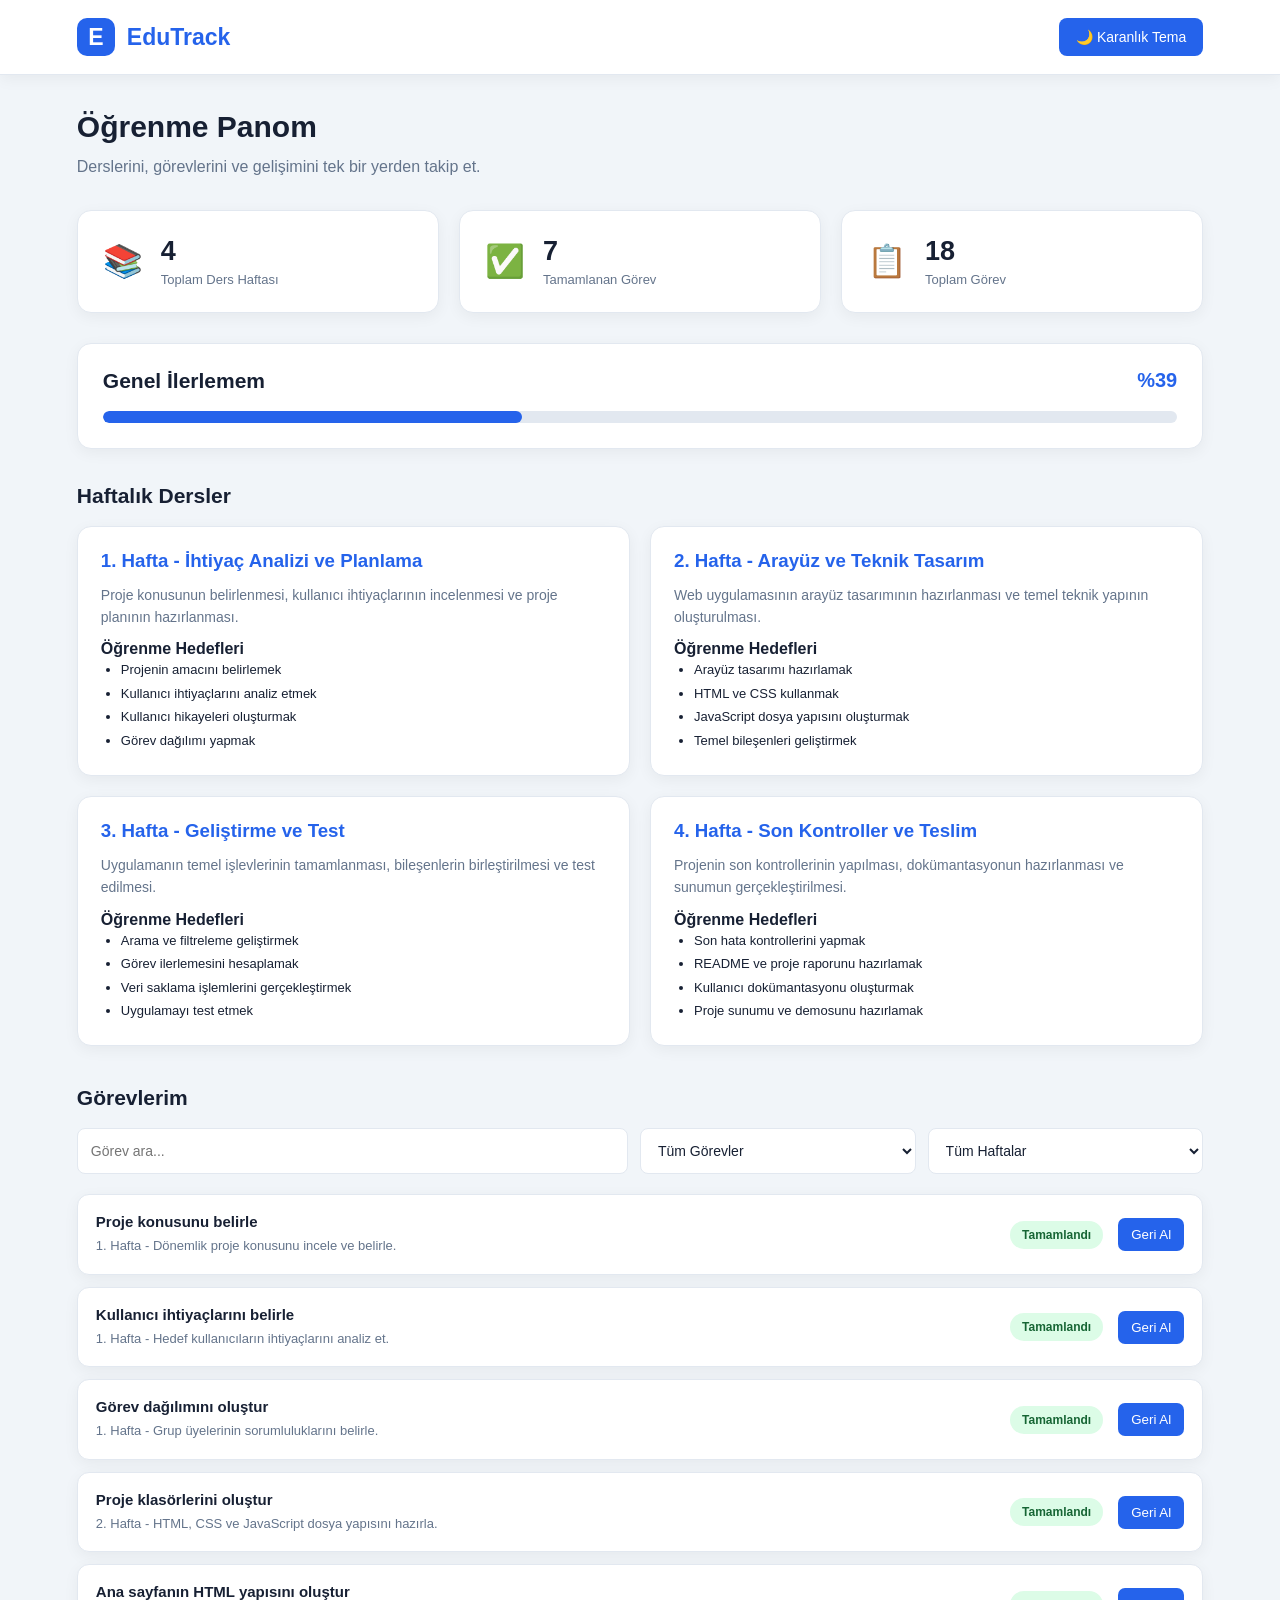
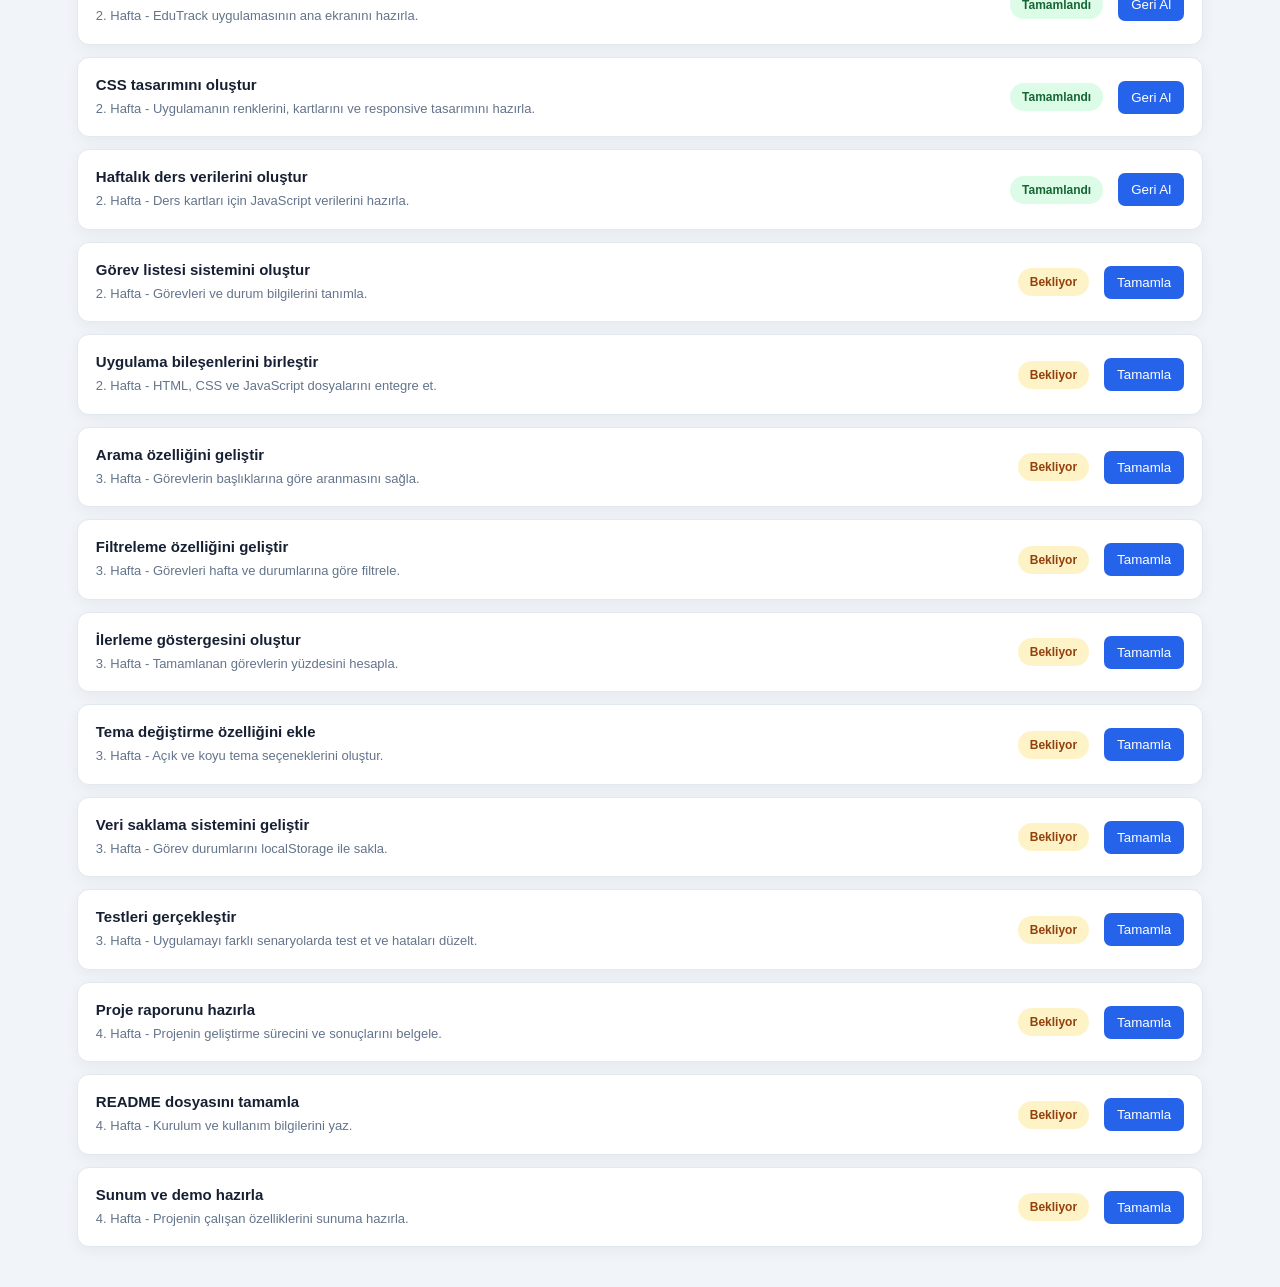
==== commit 4f797cde: "refactor(structure): separate into edutrack (initial version) and akademix (advanced AI portal)" ====
--- a/edutrack/index.html
+++ b/edutrack/index.html
@@ -1,3019 +1,126 @@
-<!DOCTYPE html>
-<html lang="tr" data-theme="light">
-<head>
-  <meta charset="UTF-8">
-  <meta name="viewport" content="width=device-width, initial-scale=1.0">
-  <title>AkademiX | KTÜ Öğrenci Başarı & Ders Portalı</title>
-  <link rel="stylesheet" href="css/style.css">
-</head>
-<body>
-
-  <!-- =========================================================================
-       1. ADIM: GİRİŞ VE KAYIT AKIŞI (ogrenci_paneli_diyagram_mavi.png)
-       ========================================================================= -->
-  <section id="auth-section" class="auth-wrapper">
-    <div class="auth-card">
-      <div class="auth-header" style="text-align:center; margin-bottom:1.5rem;">
-        <div style="display:flex; justify-content:center; align-items:center; flex-direction:column; margin-bottom:0.75rem;">
-          <div class="portal-badge" style="background:linear-gradient(135deg, #6366f1, #8b5cf6, #ec4899); font-weight:900; font-size:1.6rem; color:#fff; border-radius:18px; width:64px; height:64px; display:flex; align-items:center; justify-content:center; box-shadow:0 8px 20px rgba(99,102,241,0.4);">AX</div>
-        </div>
-        <h2 style="font-size:1.85rem; font-weight:900; background:linear-gradient(135deg, #6366f1, #8b5cf6, #ec4899); -webkit-background-clip:text; -webkit-text-fill-color:transparent; margin:0;">AkademiX</h2>
-        <p style="color:var(--text-muted); font-size:0.88rem; margin-top:0.35rem;">KTÜ Etkileşimli Ders & Öğrenme Portalı</p>
-      </div>
-
-      <!-- Giriş / Kayıt Sekmeleri -->
-      <div class="auth-tabs" style="margin-bottom:1.25rem;">
-        <button id="tab-login" class="auth-tab active" onclick="switchAuthTab('login')">Giriş Yap</button>
-        <button id="tab-register" class="auth-tab" onclick="switchAuthTab('register')">Kayıt Ol</button>
-      </div>
-
-      <!-- Giriş Formu (FR-03 & Akış Şeması) -->
-      <form id="form-login" onsubmit="handleLogin(event)">
-        <div class="form-group" style="margin-bottom:0.9rem;">
-          <label class="form-label">E-Posta veya Öğrenci No</label>
-          <input type="text" id="login-email" class="form-input" placeholder="ogrenci@ktu.edu.tr veya 444082" required autocomplete="username" />
-        </div>
-        <div class="form-group" style="margin-bottom:1rem;">
-          <label class="form-label">Şifre</label>
-          <input type="password" id="login-password" class="form-input" placeholder="••••••••" required autocomplete="current-password" />
-        </div>
-        <div id="login-error-msg" style="display:none; color:var(--danger); background:rgba(239,68,68,0.1); border:1px solid var(--danger); border-radius:var(--radius-sm); padding:0.6rem; font-size:0.82rem; margin-bottom:0.85rem;">
-          ❌ Girilen e-posta/öğrenci no veya şifre hatalı! Lütfen bilgilerinizi kontrol ediniz.
-        </div>
-        <button type="submit" class="btn-submit" style="width:100%; font-size:0.95rem; font-weight:800; padding:0.75rem;">Sisteme Giriş Yap →</button>
-        <button type="button" class="btn-action" onclick="quickDemoLogin()" style="width:100%; margin-top:0.65rem; font-size:0.86rem; padding:0.65rem; border-radius:var(--radius-md); background:var(--bg-hover); color:var(--text-main); font-weight:700; border:1px dashed var(--primary); display:flex; align-items:center; justify-content:center; gap:0.5rem; cursor:pointer;">
-          ⚡ Hızlı Demo Girişi (İsmail Korkmaz - 444082)
-        </button>
-      </form>
-
-      <!-- Kayıt Formu (FR-01, FR-02 & Akış Şeması) -->
-      <form id="form-register" style="display:none;" onsubmit="handleRegister(event)">
-        <div class="form-group" style="margin-bottom:0.75rem;">
-          <label class="form-label">Öğrenci Numarası</label>
-          <input type="text" id="reg-no" class="form-input" placeholder="Örn: 444082" required />
-        </div>
-        <div style="display:grid; grid-template-columns: 1fr 1fr; gap:0.5rem; margin-bottom:0.75rem;">
-          <div>
-            <label class="form-label">Ad</label>
-            <input type="text" id="reg-ad" class="form-input" placeholder="Adınız" required />
-          </div>
-          <div>
-            <label class="form-label">Soyad</label>
-            <input type="text" id="reg-soyad" class="form-input" placeholder="Soyadınız" required />
-          </div>
-        </div>
-        <div class="form-group" style="margin-bottom:0.75rem;">
-          <label class="form-label">Bölüm</label>
-          <input type="text" id="reg-dept" class="form-input" placeholder="Yazılım Mühendisliği" value="Yazılım Mühendisliği" required />
-        </div>
-        <div class="form-group" style="margin-bottom:0.75rem;">
-          <label class="form-label">KTÜ E-Posta</label>
-          <input type="email" id="reg-email" class="form-input" placeholder="ogrenci@ktu.edu.tr" required />
-        </div>
-        <div class="form-group" style="margin-bottom:0.9rem;">
-          <label class="form-label">Şifre (En az 6 Karakter)</label>
-          <input type="password" id="reg-password" class="form-input" placeholder="••••••••" required minlength="6" />
-        </div>
-        <div id="reg-error-msg" style="display:none; color:var(--danger); background:rgba(239,68,68,0.1); border:1px solid var(--danger); border-radius:var(--radius-sm); padding:0.6rem; font-size:0.82rem; margin-bottom:0.85rem;">
-          ❌ Lütfen tüm alanları eksiksiz doldurunuz!
-        </div>
-        <div id="reg-success-msg" style="display:none; color:var(--secondary); background:rgba(16,185,129,0.1); border:1px solid var(--secondary); border-radius:var(--radius-sm); padding:0.6rem; font-size:0.82rem; margin-bottom:0.85rem;">
-          ✅ Hesabınız başarıyla oluşturuldu! Giriş yapılıyor...
-        </div>
-        <button type="submit" class="btn-submit" style="width:100%; font-size:0.95rem; font-weight:800; padding:0.75rem;">Hesap Oluştur ve Başla ✨</button>
-      </form>
-
-      <div style="margin-top:1.25rem; text-align:center; font-size:0.78rem; color:var(--text-muted); border-top:1px dashed var(--border-color); padding-top:0.75rem;">
-        🤖 Yardıma mı ihtiyacın var? Sağ alttaki <strong>AkademiX Asistanı</strong>'na sorabilirsin!
-      </div>
-    </div>
-  </section>
-
-  <!-- =========================================================================
-       2. ADIM: KAMPÜSAKIŞ ÖĞRENCİ PANELİ
-       ========================================================================= -->
-  <div id="student-portal-app" style="display:none;">
-    
-    <!-- Portal Navbar -->
-    <header class="app-header">
-      <div class="header-inner">
-        <div class="portal-brand">
-          <div class="portal-badge" style="background:linear-gradient(135deg, #6366f1, #8b5cf6, #ec4899); font-weight:900; font-size:1.15rem; color:#fff; border-radius:12px; width:40px; height:40px; display:flex; align-items:center; justify-content:center; box-shadow:0 4px 14px rgba(99,102,241,0.4);">AX</div>
-          <div class="portal-titles">
-            <h1 style="letter-spacing:-0.5px;">AkademiX</h1>
-          </div>
-        </div>
-
-        <div class="header-user-controls">
-
-
-          <!-- Tema Seçici (FR-17, AYARLAR Tablosu) -->
-          <button id="theme-btn" class="btn-action" onclick="togglePortalTheme()">
-            🌙 Karanlık Mod
-          </button>
-
-          <!-- Öğrenci Profil Bilgisi (OGRENCI Tablosu) -->
-          <div class="student-tag">
-            <span style="font-weight:700;" id="user-display-name">İsmail Korkmaz</span>
-          </div>
-
-          <button class="btn-action" onclick="logoutStudent()" title="Oturumu Kapat">Çıkış ⎋</button>
-        </div>
-      </div>
-    </header>
-
-    <main class="dashboard-container">
-      
-      <!-- 1. GENEL İLERLEME VE CANLI RENKLİ SAYAÇLAR (ILERLEME Tablosu & FR-12) -->
-      <section class="overview-panel">
-        <div class="overview-top">
-          <div>
-            <h2 style="font-size:1.4rem; font-weight:800;">Dönem İlerlemesi & Görev Takip Panosu</h2>
-            <p style="color:var(--text-muted); font-size:0.88rem;" id="progress-update-time">Son Güncelleme: 02.11.2026</p>
-          </div>
-          <div style="text-align:right;">
-            <span id="progress-val-text" style="font-size:2.2rem; font-weight:900; background:var(--primary-gradient); -webkit-background-clip:text; -webkit-text-fill-color:transparent;">%33</span>
-          </div>
-        </div>
-
-        <div class="progress-bar-container">
-          <div id="portal-progress-fill" class="progress-bar-fill" style="width: 33%;"></div>
-        </div>
-
-        <!-- 4 Renkli Canlı Sayaç Kartı (Tıklanabilir Filtre & Kaydırma) -->
-        <div class="stat-pills">
-          <div class="stat-pill" onclick="filterByStatCard('all')" title="Tüm görevleri listele ve görüntüle">
-            <div class="stat-pill-icon icon-blue">📋</div>
-            <div>
-              <div class="stat-pill-num" id="stat-total-tasks">9</div>
-              <div class="stat-pill-label">Toplam Görev</div>
-            </div>
-          </div>
-          <div class="stat-pill" onclick="filterByStatCard('completed')" title="Tamamlanan görevleri listele ve görüntüle">
-            <div class="stat-pill-icon icon-green">✅</div>
-            <div>
-              <div class="stat-pill-num" id="stat-done-tasks" style="color:var(--success);">3</div>
-              <div class="stat-pill-label">Tamamlanan</div>
-            </div>
-          </div>
-          <div class="stat-pill" onclick="filterByStatCard('in-progress')" title="Devam eden görevleri listele ve görüntüle">
-            <div class="stat-pill-icon icon-purple">⏳</div>
-            <div>
-              <div class="stat-pill-num" id="stat-pending-tasks" style="color:var(--primary);">6</div>
-              <div class="stat-pill-label">Devam Eden</div>
-            </div>
-          </div>
-          <div class="stat-pill" onclick="filterByStatCard('high-priority')" title="Yüksek öncelikli görevleri listele ve görüntüle">
-            <div class="stat-pill-icon icon-red">🔥</div>
-            <div>
-              <div class="stat-pill-num" id="stat-high-tasks" style="color:var(--danger);">4</div>
-              <div class="stat-pill-label">Yüksek Öncelik</div>
-            </div>
-          </div>
-        </div>
-      </section>
-
-      <!-- 2. HAFTALIK DERS VE ÖĞRENME KARTLARI (Kompakt Varsayılan + Açılır Görev Kartları) -->
-      <section style="margin-bottom:2.25rem;">
-        <div style="display:flex; justify-content:space-between; align-items:center; margin-bottom:1rem; flex-wrap:wrap; gap:0.75rem;">
-          <div>
-            <h3 style="font-size:1.2rem; font-weight:800;">Haftalık Ders ve Öğrenme Kartları</h3>
-            <p style="font-size:0.82rem; color:var(--text-muted); margin-top:0.2rem;">4 haftalık yazılım müfredatı ve öğrenme hedefleri</p>
-          </div>
-
-          <!-- Görev Kartlarını Aç / Kapat Butonu -->
-          <button id="btn-toggle-task-cards" class="btn-action btn-action-primary" onclick="toggleTaskCardsPanel()" title="Tüm görevlerin canlı kartlarını aç/kapat">
-            📋 Görev Kartlarını Aç (<span id="cards-count-badge">18</span>) ▼
-          </button>
-        </div>
-
-        <!-- 4 HAFTALIK MÜFREDAT KARTLARI (VARSAYILAN TEMİZ & KOMPAKT GÖRÜNÜM) -->
-        <div id="weeks-modules-grid" class="weeks-grid">
-          <!-- 1. Hafta -->
-          <div class="week-card" onclick="showWeekModal(1)" title="1. Hafta detaylarını ve hedeflerini incele">
-            <span class="badge-status badge-done">1. Hafta • Tamamlandı</span>
-            <h4>Yazılım Yaşam Döngüsü & İhtiyaç Analizi</h4>
-            <p>17 FR ve 10 NFR gereksinimlerinin çıkarılması, ER diyagramı ve GitHub yönetimi.</p>
-            <div class="week-card-footer">4 Hedef • 4 Görev (Tamamlandı) →</div>
-          </div>
-
-          <!-- 2. Hafta -->
-          <div class="week-card active" onclick="showWeekModal(2)" title="2. Hafta detaylarını ve hedeflerini incele">
-            <span class="badge-status badge-active">2. Hafta • Aktif Hafta</span>
-            <h4>Arayüz Tasarımı & Temel İskelet</h4>
-            <p>Akış şeması ve ER diyagramı doğrultusunda öğrenci paneli iskeletinin kodlanması.</p>
-            <div class="week-card-footer">4 Hedef • 5 Görev (Aktif) →</div>
-          </div>
-
-          <!-- 3. Hafta -->
-          <div class="week-card" onclick="showWeekModal(3)" title="3. Hafta detaylarını ve hedeflerini incele">
-            <span class="badge-status badge-active" style="background:rgba(99,102,241,0.12); color:var(--primary);">3. Hafta • Devam Eden</span>
-            <h4>İleri Etkileşim & KTÜ Not Entegrasyonu</h4>
-            <p>Çok kriterli filtreleme, arama, KTÜ sınav ortalaması ve otomatik testler.</p>
-            <div class="week-card-footer">4 Hedef • 5 Görev (Devam Ediyor) →</div>
-          </div>
-
-          <!-- 4. Hafta -->
-          <div class="week-card" onclick="showWeekModal(4)" title="4. Hafta detaylarını ve hedeflerini incele">
-            <span class="badge-status badge-future">4. Hafta • Gelecek</span>
-            <h4>Kalite Kontrol & Proje 1 Canlı Demo</h4>
-            <p>Test matrisinin doğrulanması, proje teknik raporu ve sunum paketi.</p>
-            <div class="week-card-footer">4 Hedef • 4 Görev (Gelecek) →</div>
-          </div>
-        </div>
-
-        <!-- AÇILIR / KAPANIR GÖREV KARTLARI ÇEKMECESİ (İSTEĞE BAĞLI AÇILIR - YER KAPLAMAZ) -->
-        <div id="task-cards-collapsible" style="display:none; margin-top:1.25rem; background:var(--bg-hover); padding:1.25rem; border-radius:var(--radius-lg); border:1px solid var(--border-color);">
-          <div style="display:flex; justify-content:space-between; align-items:center; margin-bottom:1rem; flex-wrap:wrap; gap:0.5rem;">
-            <div style="display:flex; align-items:center; gap:0.6rem;">
-              <h4 style="font-size:1rem; font-weight:800;">📋 Tüm Görevlerin Canlı Kartları</h4>
-              <span style="font-size:0.75rem; color:var(--text-muted);">Görev onaylama ve tek tıkla silme (🗑️) destekli</span>
-            </div>
-
-            <div style="display:flex; align-items:center; gap:0.5rem;">
-              <!-- Kartlar Hafta Filtre Butonları -->
-              <div id="cards-filter-bar" style="display:flex; gap:0.35rem; overflow-x:auto;">
-                <button id="cards-filter-btn-all" class="btn-filter-tag active" onclick="filterTaskCards('all', this)">Tümü (<span id="badge-all-cards">18</span>)</button>
-                <button id="cards-filter-btn-1" class="btn-filter-tag" onclick="filterTaskCards('1', this)">1. Hafta (4)</button>
-                <button id="cards-filter-btn-2" class="btn-filter-tag" onclick="filterTaskCards('2', this)">2. Hafta (5)</button>
-                <button id="cards-filter-btn-3" class="btn-filter-tag" onclick="filterTaskCards('3', this)">3. Hafta (5)</button>
-                <button id="cards-filter-btn-4" class="btn-filter-tag" onclick="filterTaskCards('4', this)">4. Hafta (4)</button>
-              </div>
-
-              <button class="btn-action" style="font-size:0.78rem; padding:0.3rem 0.6rem;" onclick="toggleTaskCardsPanel(false)">
-                ✕ Kapat
-              </button>
-            </div>
-          </div>
-
-          <!-- Görev Kartları Izgarası -->
-          <div id="task-cards-grid" class="task-cards-grid" style="min-height:160px; max-height:520px;"></div>
-        </div>
-      </section>
-
-      <!-- 3. GÖREVLER VE YAN PANEL MODÜLLERİ -->
-      <div class="main-two-col">
-        
-        <!-- Sol Sütun: Görev ve Mini Etkinlikler (GOREVLER & OGRENCI_GOREV) -->
-        <section id="tasks-section" class="tasks-panel">
-          <div style="display:flex; justify-content:space-between; align-items:center; margin-bottom:1.25rem;">
-            <h3 style="font-size:1.15rem; font-weight:800;">Görev ve Mini Etkinlikler</h3>
-            <button class="btn-action btn-action-primary" onclick="openCreateTaskModal()">
-              + Görev Ekle
-            </button>
-          </div>
-
-          <!-- Arama ve Filtreleme Çubuğu -->
-          <div class="tasks-toolbar">
-            <input 
-              type="text" 
-              id="task-search-input" 
-              class="form-input search-field" 
-              placeholder="Görevlerde ara (başlık, kategori)..." 
-              oninput="filterTasks()" 
-            />
-
-            <select id="filter-week-select" class="form-input" style="width:130px;" onchange="filterTasks()">
-              <option value="all">Tüm Haftalar</option>
-              <option value="1">1. Hafta</option>
-              <option value="2">2. Hafta</option>
-              <option value="3">3. Hafta</option>
-              <option value="4">4. Hafta</option>
-            </select>
-
-            <div class="filter-btn-group">
-              <button id="btn-filter-all" class="btn-filter-tag active" onclick="setTaskStatusFilter('all', this)">Tümü</button>
-              <button id="btn-filter-in-progress" class="btn-filter-tag" onclick="setTaskStatusFilter('in-progress', this)">Devam Eden</button>
-              <button id="btn-filter-completed" class="btn-filter-tag" onclick="setTaskStatusFilter('completed', this)">Tamamlanan</button>
-              <button id="btn-filter-high" class="btn-filter-tag" onclick="setTaskStatusFilter('high-priority', this)">🔥 Yüksek Öncelik</button>
-            </div>
-          </div>
-
-          <!-- Görev Listesi -->
-          <div id="tasks-list-container" class="tasks-list-box">
-            
-            <!-- 1. HAFTA GÖREVLERİ (4 GÖREV) -->
-            <div class="task-row completed" data-week="1" data-status="completed" data-priority="Yüksek">
-              <input type="checkbox" class="task-checkbox-input" checked onchange="toggleTaskStatus(this)" />
-              <div class="task-body">
-                <div class="task-badges">
-                  <span class="mini-badge">1. Hafta</span>
-                  <span class="mini-badge">Analiz</span>
-                  <span class="mini-badge badge-p-high">Yüksek Öncelik</span>
-                </div>
-                <div class="task-title">Kullanıcı İhtiyaç Analizi Tablosunu Çıkar</div>
-                <div class="task-desc">Öğrenci ve ders sorumlusu paydaşları için ihtiyaçları belirle.</div>
-              </div>
-              <button class="btn-task-delete" onclick="deleteTaskRow(this)" title="Görevi Sil">🗑️</button>
-            </div>
-
-            <div class="task-row completed" data-week="1" data-status="completed" data-priority="Yüksek">
-              <input type="checkbox" class="task-checkbox-input" checked onchange="toggleTaskStatus(this)" />
-              <div class="task-body">
-                <div class="task-badges">
-                  <span class="mini-badge">1. Hafta</span>
-                  <span class="mini-badge">Yönetim</span>
-                  <span class="mini-badge badge-p-high">Yüksek Öncelik</span>
-                </div>
-                <div class="task-title">GitHub Repository Aç ve Rolleri Tanımla</div>
-                <div class="task-desc">YG-Proje1-Grup4 reposunu aç, branch kurallarını ve rollerini tanımla.</div>
-              </div>
-              <button class="btn-task-delete" onclick="deleteTaskRow(this)" title="Görevi Sil">🗑️</button>
-            </div>
-
-            <div class="task-row completed" data-week="1" data-status="completed" data-priority="Yüksek">
-              <input type="checkbox" class="task-checkbox-input" checked onchange="toggleTaskStatus(this)" />
-              <div class="task-body">
-                <div class="task-badges">
-                  <span class="mini-badge">1. Hafta</span>
-                  <span class="mini-badge">Analiz</span>
-                  <span class="mini-badge badge-p-high">Yüksek Öncelik</span>
-                </div>
-                <div class="task-title">17 FR ve 10 NFR Gereksinim Listesini Hazırla</div>
-                <div class="task-desc">Öğrenci paneli için işlevsel ve fonksiyonel olmayan gereksinimleri listele.</div>
-              </div>
-              <button class="btn-task-delete" onclick="deleteTaskRow(this)" title="Görevi Sil">🗑️</button>
-            </div>
-
-            <div class="task-row completed" data-week="1" data-status="completed" data-priority="Yüksek">
-              <input type="checkbox" class="task-checkbox-input" checked onchange="toggleTaskStatus(this)" />
-              <div class="task-body">
-                <div class="task-badges">
-                  <span class="mini-badge">1. Hafta</span>
-                  <span class="mini-badge">Veritabanı</span>
-                  <span class="mini-badge badge-p-high">Yüksek Öncelik</span>
-                </div>
-                <div class="task-title">Veritabanı ER Diyagramı ve İlişkisel Şemayı Çiz</div>
-                <div class="task-desc">11 tablodan oluşan ilişkisel veri modelini (er_diyagram_v2.png) oluştur.</div>
-              </div>
-              <button class="btn-task-delete" onclick="deleteTaskRow(this)" title="Görevi Sil">🗑️</button>
-            </div>
-
-            <!-- 2. HAFTA GÖREVLERİ (5 GÖREV) -->
-            <div class="task-row completed" data-week="2" data-status="completed" data-priority="Yüksek">
-              <input type="checkbox" class="task-checkbox-input" checked onchange="toggleTaskStatus(this)" />
-              <div class="task-body">
-                <div class="task-badges">
-                  <span class="mini-badge">2. Hafta</span>
-                  <span class="mini-badge">Frontend</span>
-                  <span class="mini-badge badge-p-high">Yüksek Öncelik</span>
-                </div>
-                <div class="task-title">Akış Şemasına Uygun Öğrenci Paneli İskeletini Kur</div>
-                <div class="task-desc">Giriş/kayıt ve panel ayrımını diyagrama tam uygun kodla.</div>
-              </div>
-              <button class="btn-task-delete" onclick="deleteTaskRow(this)" title="Görevi Sil">🗑️</button>
-            </div>
-
-            <div class="task-row completed" data-week="2" data-status="completed" data-priority="Yüksek">
-              <input type="checkbox" class="task-checkbox-input" checked onchange="toggleTaskStatus(this)" />
-              <div class="task-body">
-                <div class="task-badges">
-                  <span class="mini-badge">2. Hafta</span>
-                  <span class="mini-badge">Frontend</span>
-                  <span class="mini-badge badge-p-high">Yüksek Öncelik</span>
-                </div>
-                <div class="task-title">Haftalık Ders Kartları Bileşenini Oluştur</div>
-                <div class="task-desc">Ders haftalarını kart olarak listele ve modal detay görünümünü bağla.</div>
-              </div>
-              <button class="btn-task-delete" onclick="deleteTaskRow(this)" title="Görevi Sil">🗑️</button>
-            </div>
-
-            <div class="task-row" data-week="2" data-status="in-progress" data-priority="Yüksek">
-              <input type="checkbox" class="task-checkbox-input" onchange="toggleTaskStatus(this)" />
-              <div class="task-body">
-                <div class="task-badges">
-                  <span class="mini-badge">2. Hafta</span>
-                  <span class="mini-badge">JavaScript</span>
-                  <span class="mini-badge badge-p-high">Yüksek Öncelik</span>
-                </div>
-                <div class="task-title">Görev Durumu Güncelleme ve İlerleme Çubuğunu Bağla</div>
-                <div class="task-desc">Göreve tıklandığında durumu güncelle ve genel ilerleme yüzdesini hesapla.</div>
-              </div>
-              <button class="btn-task-delete" onclick="deleteTaskRow(this)" title="Görevi Sil">🗑️</button>
-            </div>
-
-            <div class="task-row" data-week="2" data-status="in-progress" data-priority="Orta">
-              <input type="checkbox" class="task-checkbox-input" onchange="toggleTaskStatus(this)" />
-              <div class="task-body">
-                <div class="task-badges">
-                  <span class="mini-badge">2. Hafta</span>
-                  <span class="mini-badge">Tasarım</span>
-                  <span class="mini-badge badge-p-mid">Orta Öncelik</span>
-                </div>
-                <div class="task-title">Karanlık / Aydınlık Tema Geçişini Uygula</div>
-                <div class="task-desc">CSS değişkenleri ve localStorage ile tema kalıcılığını sağla.</div>
-              </div>
-              <button class="btn-task-delete" onclick="deleteTaskRow(this)" title="Görevi Sil">🗑️</button>
-            </div>
-
-            <div class="task-row" data-week="2" data-status="in-progress" data-priority="Yüksek">
-              <input type="checkbox" class="task-checkbox-input" onchange="toggleTaskStatus(this)" />
-              <div class="task-body">
-                <div class="task-badges">
-                  <span class="mini-badge">2. Hafta</span>
-                  <span class="mini-badge">Test/QA</span>
-                  <span class="mini-badge badge-p-high">Yüksek Öncelik</span>
-                </div>
-                <div class="task-title">FR ve NFR Test Senaryoları Matrisini Hazırla</div>
-                <div class="task-desc">İsmail Korkmaz tarafından yürütülecek 27 maddelik kalite kontrol dokümanı.</div>
-              </div>
-              <button class="btn-task-delete" onclick="deleteTaskRow(this)" title="Görevi Sil">🗑️</button>
-            </div>
-
-            <!-- 3. HAFTA GÖREVLERİ (5 GÖREV) -->
-            <div class="task-row" data-week="3" data-status="in-progress" data-priority="Yüksek">
-              <input type="checkbox" class="task-checkbox-input" onchange="toggleTaskStatus(this)" />
-              <div class="task-body">
-                <div class="task-badges">
-                  <span class="mini-badge">3. Hafta</span>
-                  <span class="mini-badge">JavaScript</span>
-                  <span class="mini-badge badge-p-high">Yüksek Öncelik</span>
-                </div>
-                <div class="task-title">Anlık Arama ve Çoklu Filtreleme Motorunu Yaz</div>
-                <div class="task-desc">Görevleri durum, hafta, öncelik ve metin aramasına göre dinamik süz.</div>
-              </div>
-              <button class="btn-task-delete" onclick="deleteTaskRow(this)" title="Görevi Sil">🗑️</button>
-            </div>
-
-            <div class="task-row" data-week="3" data-status="in-progress" data-priority="Yüksek">
-              <input type="checkbox" class="task-checkbox-input" onchange="toggleTaskStatus(this)" />
-              <div class="task-body">
-                <div class="task-badges">
-                  <span class="mini-badge">3. Hafta</span>
-                  <span class="mini-badge">Hesaplama</span>
-                  <span class="mini-badge badge-p-high">Yüksek Öncelik</span>
-                </div>
-                <div class="task-title">KTÜ 30 Kişi Kuralı ve AGNO Simülatörünü Kodla</div>
-                <div class="task-desc">MDS ve BDS (Çan eğrisi) ile çoklu ders katsayı/kredi ağırlıklı AGNO hesabı.</div>
-              </div>
-              <button class="btn-task-delete" onclick="deleteTaskRow(this)" title="Görevi Sil">🗑️</button>
-            </div>
-
-            <div class="task-row" data-week="3" data-status="in-progress" data-priority="Orta">
-              <input type="checkbox" class="task-checkbox-input" onchange="toggleTaskStatus(this)" />
-              <div class="task-body">
-                <div class="task-badges">
-                  <span class="mini-badge">3. Hafta</span>
-                  <span class="mini-badge">Frontend</span>
-                  <span class="mini-badge badge-p-mid">Orta Öncelik</span>
-                </div>
-                <div class="task-title">İnteraktif Haftalık Ders Programı Modülünü Geliştir</div>
-                <div class="task-desc">Öğrencinin gün, saat ve derslik bazlı kendi ders programını yönetebilmesi.</div>
-              </div>
-              <button class="btn-task-delete" onclick="deleteTaskRow(this)" title="Görevi Sil">🗑️</button>
-            </div>
-
-            <div class="task-row" data-week="3" data-status="in-progress" data-priority="Orta">
-              <input type="checkbox" class="task-checkbox-input" onchange="toggleTaskStatus(this)" />
-              <div class="task-body">
-                <div class="task-badges">
-                  <span class="mini-badge">3. Hafta</span>
-                  <span class="mini-badge">Frontend</span>
-                  <span class="mini-badge badge-p-mid">Orta Öncelik</span>
-                </div>
-                <div class="task-title">Kişisel Not Ekleme ve Silme Modülünü Tamamla</div>
-                <div class="task-desc">Öğrencinin haftalık özel notlar almasını sağlayan arayüz.</div>
-              </div>
-              <button class="btn-task-delete" onclick="deleteTaskRow(this)" title="Görevi Sil">🗑️</button>
-            </div>
-
-            <div class="task-row" data-week="3" data-status="in-progress" data-priority="Yüksek">
-              <input type="checkbox" class="task-checkbox-input" onchange="toggleTaskStatus(this)" />
-              <div class="task-body">
-                <div class="task-badges">
-                  <span class="mini-badge">3. Hafta</span>
-                  <span class="mini-badge">Test/QA</span>
-                  <span class="mini-badge badge-p-high">Yüksek Öncelik</span>
-                </div>
-                <div class="task-title">Otomatik Birim Test Koşucusunu Geliştir</div>
-                <div class="task-desc">10 adet kritik sistem testini çalıştıran bağımsız test runner arayüzü.</div>
-              </div>
-              <button class="btn-task-delete" onclick="deleteTaskRow(this)" title="Görevi Sil">🗑️</button>
-            </div>
-
-            <!-- 4. HAFTA GÖREVLERİ (4 GÖREV) -->
-            <div class="task-row" data-week="4" data-status="in-progress" data-priority="Yüksek">
-              <input type="checkbox" class="task-checkbox-input" onchange="toggleTaskStatus(this)" />
-              <div class="task-body">
-                <div class="task-badges">
-                  <span class="mini-badge">4. Hafta</span>
-                  <span class="mini-badge">Test/QA</span>
-                  <span class="mini-badge badge-p-high">Yüksek Öncelik</span>
-                </div>
-                <div class="task-title">Çapraz Cihaz ve Mobil Responsive Testlerini Gerçekleştir</div>
-                <div class="task-desc">Farklı ekran boyutlarında arayüz taşmalarını denetle ve gider.</div>
-              </div>
-              <button class="btn-task-delete" onclick="deleteTaskRow(this)" title="Görevi Sil">🗑️</button>
-            </div>
-
-            <div class="task-row" data-week="4" data-status="in-progress" data-priority="Yüksek">
-              <input type="checkbox" class="task-checkbox-input" onchange="toggleTaskStatus(this)" />
-              <div class="task-body">
-                <div class="task-badges">
-                  <span class="mini-badge">4. Hafta</span>
-                  <span class="mini-badge">Dokümantasyon</span>
-                  <span class="mini-badge badge-p-high">Yüksek Öncelik</span>
-                </div>
-                <div class="task-title">Proje 1 Teknik Raporunu ve Kullanıcı Dokümanını Yaz</div>
-                <div class="task-desc">Proje mimarisi, gereksinim analizi ve ekran görüntülerini kapsayan teknik rapor.</div>
-              </div>
-              <button class="btn-task-delete" onclick="deleteTaskRow(this)" title="Görevi Sil">🗑️</button>
-            </div>
-
-            <div class="task-row" data-week="4" data-status="in-progress" data-priority="Yüksek">
-              <input type="checkbox" class="task-checkbox-input" onchange="toggleTaskStatus(this)" />
-              <div class="task-body">
-                <div class="task-badges">
-                  <span class="mini-badge">4. Hafta</span>
-                  <span class="mini-badge">Yönetim</span>
-                  <span class="mini-badge badge-p-high">Yüksek Öncelik</span>
-                </div>
-                <div class="task-title">Canlı Demo Senaryosu ve Grup Sunumunu Hazırla</div>
-                <div class="task-desc">Canlı demo adımları, rol anlatımları ve sunum slayt paketinin tamamlanması.</div>
-              </div>
-              <button class="btn-task-delete" onclick="deleteTaskRow(this)" title="Görevi Sil">🗑️</button>
-            </div>
-
-            <div class="task-row" data-week="4" data-status="in-progress" data-priority="Orta">
-              <input type="checkbox" class="task-checkbox-input" onchange="toggleTaskStatus(this)" />
-              <div class="task-body">
-                <div class="task-badges">
-                  <span class="mini-badge">4. Hafta</span>
-                  <span class="mini-badge">Kalite</span>
-                  <span class="mini-badge badge-p-mid">Orta Öncelik</span>
-                </div>
-                <div class="task-title">Akran Değerlendirmesi ve Bireysel Katkı Kanıtlarını Derle</div>
-                <div class="task-desc">GitHub commit geçmişi, issue kayıtları ve rol sorumluluklarının raporlanması.</div>
-              </div>
-              <button class="btn-task-delete" onclick="deleteTaskRow(this)" title="Görevi Sil">🗑️</button>
-            </div>
-
-          </div>
-        </section>
-
-        <!-- Sağ Sütun: DERS PROGRAMI, KTÜ SINAV HESAPLAMA, KİŞİSEL NOTLAR -->
-        <aside class="side-stack">
-          
-          <!-- 4. HAFTALIK DERS PROGRAMI (DERS_PROGRAMI Tablosu - Öğrenci Doldurur) -->
-          <div class="side-card">
-            <div class="side-card-title">
-              <span>📅 Ders Programım</span>
-              <button class="btn-action" style="font-size:0.75rem; padding:0.3rem 0.6rem;" onclick="toggleAddCourseForm()">+ Ders Ekle</button>
-            </div>
-
-            <!-- Ders Ekleme Formu -->
-            <form id="course-add-form" style="display:none; background:var(--bg-hover); padding:0.85rem; border-radius:var(--radius-md); margin-bottom:1rem; border:1px solid var(--border-color);" onsubmit="submitNewCourse(event)">
-              <div style="display:grid; grid-template-columns: 1fr 1fr; gap:0.5rem; margin-bottom:0.5rem;">
-                <div>
-                  <label class="form-label" style="font-size:0.72rem;">Gün</label>
-                  <select id="course-day" class="form-input" style="padding:0.4rem; font-size:0.82rem;">
-                    <option value="Pazartesi">Pazartesi</option>
-                    <option value="Salı">Salı</option>
-                    <option value="Çarşamba">Çarşamba</option>
-                    <option value="Perşembe">Perşembe</option>
-                    <option value="Cuma">Cuma</option>
-                  </select>
-                </div>
-                <div>
-                  <label class="form-label" style="font-size:0.72rem;">Saat (Başlangıç - Bitiş)</label>
-                  <input type="text" id="course-time" class="form-input" placeholder="10:00 - 12:30" required style="padding:0.4rem; font-size:0.82rem;" />
-                </div>
-              </div>
-              <div style="display:grid; grid-template-columns: 1.8fr 1fr; gap:0.5rem; margin-bottom:0.6rem;">
-                <div>
-                  <label class="form-label" style="font-size:0.72rem;">Ders Adı</label>
-                  <input type="text" id="course-name" class="form-input" placeholder="Yazılım Geliştirme" required style="padding:0.4rem; font-size:0.82rem;" />
-                </div>
-                <div>
-                  <label class="form-label" style="font-size:0.72rem;">Derslik</label>
-                  <input type="text" id="course-room" class="form-input" placeholder="D-204" required style="padding:0.4rem; font-size:0.82rem;" />
-                </div>
-              </div>
-              <div style="display:flex; justify-content:flex-end; gap:0.4rem;">
-                <button type="button" class="btn-action" style="font-size:0.78rem;" onclick="toggleAddCourseForm()">İptal</button>
-                <button type="submit" class="btn-action btn-action-primary" style="font-size:0.78rem;">Kaydet</button>
-              </div>
-            </form>
-
-            <table class="portal-table">
-              <thead>
-                <tr>
-                  <th>Gün</th>
-                  <th>Saat</th>
-                  <th>Ders</th>
-                  <th>Derslik</th>
-                  <th></th>
-                </tr>
-              </thead>
-              <tbody id="schedule-table-body">
-                <!-- Kullanıcı ekledikçe buraya dolar -->
-              </tbody>
-            </table>
-            <div id="schedule-empty-alert" style="text-align:center; padding:1.25rem 0.5rem; font-size:0.82rem; color:var(--text-muted);">
-              Programınız henüz boş. Yukarıdaki <strong>"+ Ders Ekle"</strong> butonunu kullanarak derslerinizi ekleyin.
-            </div>
-          </div>
-
-          <!-- 5. KTÜ ÇOKLU DERS VE AGNO (DÖNEM ORTALAMASI) HESAPLAYICI (FR-13, FR-14) -->
-          <div class="side-card">
-            <div class="side-card-title">
-              <span>🎓 KTÜ AGNO & Not Simülatörü</span>
-              <button class="btn-action btn-action-primary" style="font-size:0.75rem; padding:0.3rem 0.65rem;" onclick="openCourseGradeWizard()">+ Yeni Ders Ekle</button>
-            </div>
-            
-            <!-- Canlı AGNO ve Dönem Başarı Özeti -->
-            <div style="background:var(--bg-hover); padding:1rem; border-radius:var(--radius-md); border:1px solid var(--border-color); margin-bottom:1rem;">
-              <div style="display:flex; justify-content:space-between; align-items:center;">
-                <div>
-                  <span style="font-size:0.75rem; color:var(--text-muted); text-transform:uppercase; font-weight:700;">Dönem AGNO:</span>
-                  <div id="agno-display-val" style="font-size:1.8rem; font-weight:900; background:var(--primary-gradient); -webkit-background-clip:text; -webkit-text-fill-color:transparent;">0.00</div>
-                </div>
-                <div style="text-align:right;">
-                  <span style="font-size:0.75rem; color:var(--text-muted); text-transform:uppercase; font-weight:700;">Toplam Kredi:</span>
-                  <div id="agno-total-credits" style="font-size:1.4rem; font-weight:800; color:var(--text-main);">0</div>
-                </div>
-              </div>
-              <div style="border-top:1px dashed var(--border-color); margin-top:0.6rem; padding-top:0.4rem; font-size:0.8rem; display:flex; justify-content:space-between;">
-                <span style="color:var(--text-muted);">Akademik Durum:</span>
-                <strong id="agno-honor-status" style="color:var(--text-muted);">Ders ekleyin</strong>
-              </div>
-            </div>
-
-            <!-- Eklenen Derslerin Listesi -->
-            <table class="portal-table">
-              <thead>
-                <tr>
-                  <th>Ders</th>
-                  <th>Kredi</th>
-                  <th>Not</th>
-                  <th>Harf</th>
-                  <th></th>
-                </tr>
-              </thead>
-              <tbody id="agno-courses-tbody">
-                <!-- Hesaplanan dersler buraya eklenecek -->
-              </tbody>
-            </table>
-            <div id="agno-empty-alert" style="text-align:center; padding:1rem; font-size:0.8rem; color:var(--text-muted);">
-              Henüz ders eklenmedi. <strong>"+ Yeni Ders Ekle"</strong> butonuna basarak derslerinizi hesaplayın ve AGNO çıkarın.
-            </div>
-          </div>
-
-          <!-- 6. KİŞİSEL ÇALIŞMA NOTLARI (KISISEL_NOTLAR Tablosu) -->
-          <div class="side-card">
-            <div class="side-card-title">
-              <span>📝 Kişisel Çalışma Notlarım</span>
-            </div>
-
-            <form onsubmit="submitPersonalNote(event)" style="margin-bottom:0.85rem;">
-              <input type="text" id="p-note-title" class="form-input" placeholder="Not başlığı..." required style="margin-bottom:0.4rem; font-size:0.85rem;" />
-              <textarea id="p-note-content" class="form-input" placeholder="Çalışma notunuzu buraya yazın..." required style="min-height:60px; margin-bottom:0.4rem; font-size:0.85rem;"></textarea>
-              <div style="text-align:right;">
-                <button type="submit" class="btn-action btn-action-primary" style="font-size:0.8rem;">Notu Kaydet</button>
-              </div>
-            </form>
-
-            <div id="personal-notes-container" style="display:flex; flex-direction:column; gap:0.6rem; max-height:220px; overflow-y:auto;">
-              <div class="side-card" style="padding:0.75rem; background:var(--bg-hover);">
-                <div style="display:flex; justify-content:space-between; font-weight:800; font-size:0.88rem;">
-                  <span>Grup Toplantısı</span>
-                  <button onclick="this.parentElement.parentElement.remove()" style="background:none; border:none; cursor:pointer; color:var(--danger); font-size:1.1rem; line-height:1;">×</button>
-                </div>
-                <div style="font-size:0.82rem; color:var(--text-muted); margin-top:0.25rem;">Perşembe 14:00 ER diyagramı ve arayüz entegrasyonu kontrol edilecek.</div>
-              </div>
-            </div>
-          </div>
-
-        </aside>
-
-      </div>
-    </main>
-
-  </div>
-
-  
-  <!-- KTÜ AKILLI DERS & NOT SİHİRBAZI MODALI (30 Kişi Kuralı & Değerlendirme Seçimi) -->
-  <div id="modal-grade-wizard" class="modal-overlay">
-    <div class="modal-content" style="max-width:560px;">
-      <div class="modal-header">
-        <h3 style="font-size:1.2rem; font-weight:800;">🎓 Ders Notu ve Harf Notu Hesapla</h3>
-        <button class="modal-close-btn" onclick="closeCourseGradeWizard()">×</button>
-      </div>
-
-      <form id="form-grade-wizard" onsubmit="submitCourseGradeWizard(event)">
-        <!-- 1. Soru: Ders Adı ve Kredi -->
-        <div style="display:grid; grid-template-columns: 2fr 1fr; gap:0.5rem;" class="form-group">
-          <div>
-            <label class="form-label">Dersin Adı</label>
-            <input type="text" id="wiz-course-name" class="form-input" placeholder="Örn: Yazılım Geliştirme" required />
-          </div>
-          <div>
-            <label class="form-label">Kredi / AKTS</label>
-            <input type="number" id="wiz-course-credit" class="form-input" value="4" min="1" max="15" required />
-          </div>
-        </div>
-
-        <!-- 2. Soru: Sınıf Mevcudu (KTÜ 30 Kişi Kuralı) -->
-        <div class="form-group" style="background:var(--bg-hover); padding:0.75rem; border-radius:var(--radius-md); border:1px solid var(--border-color);">
-          <label class="form-label" style="margin-bottom:0.4rem;">Sınıf mevcudu 30 kişi veya üzeri mi?</label>
-          <div style="display:flex; gap:1.25rem; font-size:0.85rem;">
-            <label style="cursor:pointer; display:flex; align-items:center; gap:0.35rem;">
-              <input type="radio" name="wiz-class-size" value="ge30" checked onchange="toggleRelativeInputs()" />
-              <strong>≥ 30 Kişi</strong> (Bağıl Değerlendirme / Çan Eğrisi)
-            </label>
-            <label style="cursor:pointer; display:flex; align-items:center; gap:0.35rem;">
-              <input type="radio" name="wiz-class-size" value="lt30" onchange="toggleRelativeInputs()" />
-              <strong>&lt; 30 Kişi</strong> (Mutlak Değerlendirme Sistemi)
-            </label>
-          </div>
-
-          <!-- Bağıl sistem için sınıf ortalaması girişi -->
-          <div id="wiz-relative-box" style="margin-top:0.6rem; display:flex; align-items:center; gap:0.5rem; font-size:0.8rem;">
-            <span style="color:var(--text-muted);">Sınıf Ortalaması (HBN):</span>
-            <input type="number" id="wiz-class-avg" class="form-input" style="width:75px; padding:0.25rem 0.5rem;" value="55" min="10" max="100" />
-            <span style="font-size:0.75rem; color:var(--text-muted);">(Çan eğrisi seviyesini belirler)</span>
-          </div>
-        </div>
-
-        <!-- 3. Soru: Ders Hangi Değerlendirmelerden Oluşuyor? -->
-        <div class="form-group">
-          <label class="form-label">Bu dersin notu hangi bileşenlerden oluşuyor? (Seçin ve Ağırlık/Not girin)</label>
-          
-          <div style="display:flex; flex-direction:column; gap:0.5rem; font-size:0.85rem;">
-            
-            <!-- Vize -->
-            <div style="display:flex; align-items:center; gap:0.5rem; background:var(--bg-card); padding:0.4rem 0.6rem; border-radius:var(--radius-sm); border:1px solid var(--border-color);">
-              <input type="checkbox" id="wiz-cb-vize" checked onchange="toggleWizInput('vize')" />
-              <label for="wiz-cb-vize" style="width:90px; font-weight:700;">Vize</label>
-              <span>Ağırlık (%):</span>
-              <input type="number" id="wiz-w-vize" class="input-num-grade" value="50" style="width:55px;" oninput="calcWizTotalWeight()" />
-              <span>Not:</span>
-              <input type="number" id="wiz-s-vize" class="input-num-grade" placeholder="0-100" min="0" max="100" required />
-            </div>
-
-            <!-- Final -->
-            <div style="display:flex; align-items:center; gap:0.5rem; background:var(--bg-card); padding:0.4rem 0.6rem; border-radius:var(--radius-sm); border:1px solid var(--border-color);">
-              <input type="checkbox" id="wiz-cb-final" checked onchange="toggleWizInput('final')" />
-              <label for="wiz-cb-final" style="width:90px; font-weight:700;">Final / Büt</label>
-              <span>Ağırlık (%):</span>
-              <input type="number" id="wiz-w-final" class="input-num-grade" value="50" style="width:55px;" oninput="calcWizTotalWeight()" />
-              <span>Not:</span>
-              <input type="number" id="wiz-s-final" class="input-num-grade" placeholder="0-100" min="0" max="100" required />
-            </div>
-
-            <!-- Laboratuvar -->
-            <div style="display:flex; align-items:center; gap:0.5rem; background:var(--bg-card); padding:0.4rem 0.6rem; border-radius:var(--radius-sm); border:1px solid var(--border-color);">
-              <input type="checkbox" id="wiz-cb-lab" onchange="toggleWizInput('lab')" />
-              <label for="wiz-cb-lab" style="width:90px; font-weight:700;">Laboratuvar</label>
-              <span>Ağırlık (%):</span>
-              <input type="number" id="wiz-w-lab" class="input-num-grade" value="20" style="width:55px;" disabled oninput="calcWizTotalWeight()" />
-              <span>Not:</span>
-              <input type="number" id="wiz-s-lab" class="input-num-grade" placeholder="0-100" min="0" max="100" disabled />
-            </div>
-
-            <!-- Proje -->
-            <div style="display:flex; align-items:center; gap:0.5rem; background:var(--bg-card); padding:0.4rem 0.6rem; border-radius:var(--radius-sm); border:1px solid var(--border-color);">
-              <input type="checkbox" id="wiz-cb-proje" onchange="toggleWizInput('proje')" />
-              <label for="wiz-cb-proje" style="width:90px; font-weight:700;">Proje</label>
-              <span>Ağırlık (%):</span>
-              <input type="number" id="wiz-w-proje" class="input-num-grade" value="20" style="width:55px;" disabled oninput="calcWizTotalWeight()" />
-              <span>Not:</span>
-              <input type="number" id="wiz-s-proje" class="input-num-grade" placeholder="0-100" min="0" max="100" disabled />
-            </div>
-
-            <!-- Ödev -->
-            <div style="display:flex; align-items:center; gap:0.5rem; background:var(--bg-card); padding:0.4rem 0.6rem; border-radius:var(--radius-sm); border:1px solid var(--border-color);">
-              <input type="checkbox" id="wiz-cb-odev" onchange="toggleWizInput('odev')" />
-              <label for="wiz-cb-odev" style="width:90px; font-weight:700;">Ödev</label>
-              <span>Ağırlık (%):</span>
-              <input type="number" id="wiz-w-odev" class="input-num-grade" value="10" style="width:55px;" disabled oninput="calcWizTotalWeight()" />
-              <span>Not:</span>
-              <input type="number" id="wiz-s-odev" class="input-num-grade" placeholder="0-100" min="0" max="100" disabled />
-            </div>
-
-            <!-- Quiz -->
-            <div style="display:flex; align-items:center; gap:0.5rem; background:var(--bg-card); padding:0.4rem 0.6rem; border-radius:var(--radius-sm); border:1px solid var(--border-color);">
-              <input type="checkbox" id="wiz-cb-quiz" onchange="toggleWizInput('quiz')" />
-              <label for="wiz-cb-quiz" style="width:90px; font-weight:700;">Quiz</label>
-              <span>Ağırlık (%):</span>
-              <input type="number" id="wiz-w-quiz" class="input-num-grade" value="10" style="width:55px;" disabled oninput="calcWizTotalWeight()" />
-              <span>Not:</span>
-              <input type="number" id="wiz-s-quiz" class="input-num-grade" placeholder="0-100" min="0" max="100" disabled />
-            </div>
-
-          </div>
-        </div>
-
-        <!-- Ağırlık Toplamı Kontrolü -->
-        <div style="display:flex; justify-content:space-between; align-items:center; font-size:0.8rem; margin-bottom:1rem;">
-          <span>Seçilen Ağırlıkların Toplamı:</span>
-          <strong id="wiz-total-weight-text" style="color:var(--success);">%100 (Tam)</strong>
-        </div>
-
-        <div style="display:flex; justify-content:flex-end; gap:0.5rem;">
-          <button type="button" class="btn-action" onclick="closeCourseGradeWizard()">İptal</button>
-          <button type="submit" class="btn-submit" style="width:auto; padding:0.65rem 1.4rem;">Hesapla ve Listeye Ekle →</button>
-        </div>
-      </form>
-    </div>
-  </div>
-
-  <!-- HAFTA DETAY MODALI (FR-06 & Haftalık Görev Entegrasyonu) -->
-  <div id="modal-week-view" class="modal-overlay">
-    <div class="modal-content" style="max-width:560px;">
-      <div class="modal-header">
-        <h3 id="modal-week-title-text" style="font-size:1.2rem; font-weight:800;">Hafta Detayı</h3>
-        <button class="modal-close-btn" onclick="closeWeekModal()">×</button>
-      </div>
-      <p id="modal-week-desc-text" style="color:var(--text-muted); font-size:0.9rem; margin-bottom:1.25rem;"></p>
-      
-      <h4 style="font-size:0.95rem; font-weight:700; margin-bottom:0.5rem;">🎯 Kazanılacak Öğrenme Hedefleri:</h4>
-      <ul id="modal-week-topics-list" style="padding-left:1.25rem; font-size:0.88rem; line-height:1.7; margin-bottom:1.25rem;"></ul>
-
-      <h4 style="font-size:0.95rem; font-weight:700; margin-bottom:0.5rem;">📋 Bu Haftanın Görevleri:</h4>
-      <div id="modal-week-tasks-list" style="display:flex; flex-direction:column; gap:0.5rem; margin-bottom:1.25rem; max-height:180px; overflow-y:auto;"></div>
-
-      <button id="modal-week-filter-btn" class="btn-action btn-action-primary" style="width:100%; justify-content:center; padding:0.75rem;" onclick="filterWeekAndGo()">
-        🔍 Bu Haftanın Görevlerini Filtrele ve Gör
-      </button>
-    </div>
-  </div>
-
-  <!-- YENİ GÖREV EKLEME MODALI (FR-08) -->
-  <div id="modal-create-task" class="modal-overlay">
-    <div class="modal-content">
-      <div class="modal-header">
-        <h3 style="font-size:1.2rem; font-weight:800;">+ Yeni Görev / Mini Etkinlik Ekle</h3>
-        <button class="modal-close-btn" onclick="closeCreateTaskModal()">×</button>
-      </div>
-      <form onsubmit="saveNewTask(event)">
-        <div class="form-group">
-          <label class="form-label">Görev Başlığı</label>
-          <input type="text" id="modal-t-title" class="form-input" placeholder="Örn: CSS düzenini tamamla" required />
-        </div>
-        <div class="form-group">
-          <label class="form-label">Açıklama</label>
-          <textarea id="modal-t-desc" class="form-input" placeholder="Görev detayları..."></textarea>
-        </div>
-        <div style="display:grid; grid-template-columns: 1fr 1fr 1fr; gap:0.5rem;" class="form-group">
-          <div>
-            <label class="form-label">Hafta</label>
-            <select id="modal-t-week" class="form-input">
-              <option value="1">1. Hafta</option>
-              <option value="2" selected>2. Hafta</option>
-              <option value="3">3. Hafta</option>
-              <option value="4">4. Hafta</option>
-            </select>
-          </div>
-          <div>
-            <label class="form-label">Öncelik</label>
-            <select id="modal-t-priority" class="form-input">
-              <option value="Yüksek">Yüksek</option>
-              <option value="Orta" selected>Orta</option>
-              <option value="Düşük">Düşük</option>
-            </select>
-          </div>
-          <div>
-            <label class="form-label">Kategori</label>
-            <input type="text" id="modal-t-cat" class="form-input" placeholder="Frontend" />
-          </div>
-        </div>
-        <div style="text-align:right; margin-top:1.25rem;">
-          <button type="submit" class="btn-submit" style="width:auto; padding:0.7rem 1.5rem;">Görevi Kaydet</button>
-        </div>
-      </form>
-    </div>
-  </div>
-
-  <div id="portal-toast" class="toast-bar"></div>
-
-  <!-- =========================================================================
-       KESİNTİSİZ ÇALIŞAN JAVASCRIPT MOTORU
-       ========================================================================= -->
-  <script>
-    // 1. TEMA DEĞİŞTİRİCİ (KUSURSUZ VE ANINDA ÇALIŞAN TEMA)
-    function togglePortalTheme() {
-      var html = document.documentElement;
-      var cur = html.getAttribute("data-theme") || "light";
-      var next = cur === "light" ? "dark" : "light";
-      html.setAttribute("data-theme", next);
-      localStorage.setItem("portal_theme", next);
-
-      var btn = document.getElementById("theme-btn");
-      if (btn) btn.innerHTML = next === "dark" ? "☀️ Aydınlık Mod" : "🌙 Karanlık Mod";
-      showPortalToast("Tema: " + (next === "dark" ? "Karanlık Mod 🌙" : "Aydınlık Mod ☀️"));
-    }
-
-    function initTheme() {
-      var saved = localStorage.getItem("portal_theme") || "light";
-      document.documentElement.setAttribute("data-theme", saved);
-      var btn = document.getElementById("theme-btn");
-      if (btn) btn.innerHTML = saved === "dark" ? "☀️ Aydınlık Mod" : "🌙 Karanlık Mod";
-    }
-
-    // 2. AUTH & GİRİŞ / KAYIT YÖNETİMİ
-    var currentUser = null;
-
-    function switchAuthTab(tab) {
-      document.getElementById("tab-login").classList.toggle("active", tab === "login");
-      document.getElementById("tab-register").classList.toggle("active", tab === "register");
-      document.getElementById("form-login").style.display = tab === "login" ? "block" : "none";
-      document.getElementById("form-register").style.display = tab === "register" ? "block" : "none";
-      var errLog = document.getElementById("login-error-msg");
-      if (errLog) errLog.style.display = "none";
-      var errReg = document.getElementById("reg-error-msg");
-      if (errReg) errReg.style.display = "none";
-    }
-
-    function handleLogin(e) {
-      if (e && e.preventDefault) e.preventDefault();
-      var loginInput = document.getElementById("login-email") ? document.getElementById("login-email").value.trim() : "";
-      var pass = document.getElementById("login-password") ? document.getElementById("login-password").value : "";
-      var errEl = document.getElementById("login-error-msg");
-
-      if (!loginInput) {
-        // Otomatik varsayılan demo kullanıcı
-        loginInput = "444082";
-      }
-
-      var users = JSON.parse(localStorage.getItem("portal_users_db") || "[]");
-      var found = users.find(function(u) {
-        return (u.email && u.email.toLowerCase() === loginInput.toLowerCase()) ||
-               (u.studentNo && String(u.studentNo).trim() === loginInput);
-      });
-
-      if (found) {
-        currentUser = found;
-      } else if (loginInput.toLowerCase().includes("ismail") || loginInput === "444082" || loginInput.toLowerCase() === "ismail@ktu.edu.tr") {
-        currentUser = { name: "İsmail Korkmaz", email: "ismail@ktu.edu.tr", studentNo: "444082", dept: "Yazılım Mühendisliği" };
-      } else if (loginInput.includes("@")) {
-        var prefix = loginInput.split("@")[0].replace(/[._-]/g, " ");
-        var capName = prefix.charAt(0).toUpperCase() + prefix.slice(1);
-        currentUser = { name: capName, email: loginInput, studentNo: "444000", dept: "Yazılım Mühendisliği" };
-      } else {
-        var cleanName = loginInput.charAt(0).toUpperCase() + loginInput.slice(1);
-        currentUser = { name: cleanName, email: loginInput + "@ktu.edu.tr", studentNo: loginInput, dept: "Yazılım Mühendisliği" };
-      }
-
-      if (errEl) errEl.style.display = "none";
-      localStorage.setItem("portal_session_user", JSON.stringify(currentUser));
-      launchPortalApp();
-      showPortalToast("AkademiX'e hoş geldin, " + currentUser.name + "! 🚀");
-    }
-
-    function handleRegister(e) {
-      if (e && e.preventDefault) e.preventDefault();
-      var no = document.getElementById("reg-no") ? document.getElementById("reg-no").value.trim() : "444082";
-      var ad = document.getElementById("reg-ad") ? document.getElementById("reg-ad").value.trim() : "İsmail";
-      var soyad = document.getElementById("reg-soyad") ? document.getElementById("reg-soyad").value.trim() : "Korkmaz";
-      var dept = document.getElementById("reg-dept") ? document.getElementById("reg-dept").value.trim() : "Yazılım Mühendisliği";
-      var email = document.getElementById("reg-email") ? document.getElementById("reg-email").value.trim() : "ismail@ktu.edu.tr";
-      var pass = document.getElementById("reg-password") ? document.getElementById("reg-password").value : "123456";
-      var errEl = document.getElementById("reg-error-msg");
-      var succEl = document.getElementById("reg-success-msg");
-
-      if (!no || !ad || !soyad || !email) {
-        if (errEl) {
-          errEl.style.display = "block";
-          errEl.textContent = "❌ Lütfen gerekli alanları doldurunuz!";
-        }
-        return;
-      }
-
-      if (errEl) errEl.style.display = "none";
-      currentUser = { name: ad + " " + soyad, email: email, studentNo: no, dept: dept };
-      var users = JSON.parse(localStorage.getItem("portal_users_db") || "[]");
-      users.push(currentUser);
-      localStorage.setItem("portal_users_db", JSON.stringify(users));
-      localStorage.setItem("portal_session_user", JSON.stringify(currentUser));
-
-      if (succEl) succEl.style.display = "block";
-      launchPortalApp();
-      showPortalToast("Hesabın başarıyla oluşturuldu! Hoş geldin, " + currentUser.name + " 🎉");
-    }
-
-    function logoutStudent() {
-      localStorage.removeItem("portal_session_user");
-      currentUser = null;
-
-      // Giriş ekranına dön
-      document.getElementById("auth-section").style.display = "flex";
-      document.getElementById("student-portal-app").style.display = "none";
-      
-      // AI asistan giriş ekranında görünmeye devam eder ve mesaj havuzu sıfırlanır
-      var aiW = document.querySelector(".ai-widget-wrapper");
-      if (aiW) aiW.style.display = "block";
-      toggleAiDrawer(false);
-      var cont = document.getElementById("ai-messages-container");
-      if (cont) cont.innerHTML = "";
-
-      showPortalToast("Oturum güvenle kapatıldı.");
-    }
-
-    function launchPortalApp() {
-      document.getElementById("auth-section").style.display = "none";
-      document.getElementById("student-portal-app").style.display = "block";
-
-      var aiWidget = document.querySelector(".ai-widget-wrapper");
-      if (aiWidget) aiWidget.style.display = "block";
-      var cont = document.getElementById("ai-messages-container");
-      if (cont) cont.innerHTML = "";
-
-      if (currentUser) {
-        var elName = document.getElementById("user-display-name");
-        if (elName) elName.textContent = currentUser.name;
-      }
-      renderScheduleUI();
-      renderAgnoUI();
-      updateAllStats();
-      renderTaskCards(currentCardsFilterWeek || "all");
-    }
-
-    
-    // =========================================================================
-    // KTÜ AGNO VE ÇOKLU DERS HESAPLAMA SİSTEMİ (30 Kişi Kuralı & Değerlendirme Seçimi)
-    // =========================================================================
-    var AGNO_STORAGE_KEY = "campusflow_agno_courses_v4";
-
-    function openCourseGradeWizard() {
-      document.getElementById("modal-grade-wizard").style.display = "flex";
-      calcWizTotalWeight();
-    }
-
-    function closeCourseGradeWizard() {
-      document.getElementById("modal-grade-wizard").style.display = "none";
-    }
-
-    function toggleRelativeInputs() {
-      var isGe30 = document.querySelector('input[name="wiz-class-size"]:checked').value === "ge30";
-      document.getElementById("wiz-relative-box").style.display = isGe30 ? "flex" : "none";
-    }
-
-    function toggleWizInput(type) {
-      var cb = document.getElementById("wiz-cb-" + type);
-      var wInput = document.getElementById("wiz-w-" + type);
-      var sInput = document.getElementById("wiz-s-" + type);
-
-      wInput.disabled = !cb.checked;
-      sInput.disabled = !cb.checked;
-      sInput.required = cb.checked;
-      calcWizTotalWeight();
-    }
-
-    function calcWizTotalWeight() {
-      var types = ["vize", "final", "lab", "proje", "odev", "quiz"];
-      var sum = 0;
-      types.forEach(function(t) {
-        var cb = document.getElementById("wiz-cb-" + t);
-        if (cb && cb.checked) {
-          sum += (parseFloat(document.getElementById("wiz-w-" + t).value) || 0);
-        }
-      });
-
-      var txt = document.getElementById("wiz-total-weight-text");
-      if (txt) {
-        txt.textContent = "%" + sum + (sum === 100 ? " (Tam)" : " (Hedef: %100)");
-        txt.style.color = sum === 100 ? "var(--success)" : "var(--warning)";
-      }
-    }
-
-    function getAgnoCourses() {
-      try {
-        var d = localStorage.getItem(AGNO_STORAGE_KEY);
-        return d ? JSON.parse(d) : [];
-      } catch(e) { return []; }
-    }
-
-    function saveAgnoCourses(list) {
-      localStorage.setItem(AGNO_STORAGE_KEY, JSON.stringify(list));
-    }
-
-    function submitCourseGradeWizard(e) {
-      e.preventDefault();
-      var name = document.getElementById("wiz-course-name").value.trim();
-      var credit = parseFloat(document.getElementById("wiz-course-credit").value) || 1;
-      var isGe30 = document.querySelector('input[name="wiz-class-size"]:checked').value === "ge30";
-      var classAvg = parseFloat(document.getElementById("wiz-class-avg").value) || 55;
-
-      var types = ["vize", "final", "lab", "proje", "odev", "quiz"];
-      var totalWeight = 0;
-      var weightedSum = 0;
-      var finalScore = null;
-
-      types.forEach(function(t) {
-        var cb = document.getElementById("wiz-cb-" + t);
-        if (cb && cb.checked) {
-          var w = parseFloat(document.getElementById("wiz-w-" + t).value) || 0;
-          var s = parseFloat(document.getElementById("wiz-s-" + t).value) || 0;
-          totalWeight += w;
-          weightedSum += (s * w);
-
-          if (t === "final") {
-            finalScore = s;
-          }
-        }
-      });
-
-      if (totalWeight <= 0) {
-        alert("Lütfen en az bir değerlendirme bileşeni seçin!");
-        return;
-      }
-
-      var avg = Math.round((weightedSum / totalWeight) * 10) / 10;
-      var gradeResult = calculateKtuLetter(avg, finalScore, isGe30, classAvg);
-
-      var courseObj = {
-        id: "c-" + Date.now(),
-        name: name,
-        credit: credit,
-        score: avg,
-        letter: gradeResult.letter,
-        gpa: gradeResult.gpa,
-        isRelative: isGe30
-      };
-
-      var list = getAgnoCourses();
-      list.push(courseObj);
-      saveAgnoCourses(list);
-
-      renderAgnoUI();
-      closeCourseGradeWizard();
-      document.getElementById("form-grade-wizard").reset();
-      showPortalToast(name + " dersi ve notu başarıyla eklendi! 🎓");
-    }
-
-    // KTÜ 30 Kişi Kuralı ve Harf Notu Skalası
-    function calculateKtuLetter(score, finalScore, isGe30, classAvg) {
-      // KTÜ Final Barajı: Final < 50 ise doğrudan FF
-      if (finalScore !== null && finalScore < 50) {
-        return { letter: "FF", gpa: 0.0 };
-      }
-
-      // 1. Durum: Sınıf < 30 Kişi (Mutlak Değerlendirme Sistemi)
-      if (!isGe30) {
-        if (score >= 90) return { letter: "AA", gpa: 4.0 };
-        if (score >= 80) return { letter: "BA", gpa: 3.5 };
-        if (score >= 75) return { letter: "BB", gpa: 3.0 };
-        if (score >= 70) return { letter: "CB", gpa: 2.5 };
-        if (score >= 60) return { letter: "CC", gpa: 2.0 };
-        if (score >= 50) return { letter: "DC", gpa: 1.5 };
-        if (score >= 40) return { letter: "DD", gpa: 1.0 };
-        return { letter: "FF", gpa: 0.0 };
-      }
-
-      // 2. Durum: Sınıf >= 30 Kişi (Bağıl Değerlendirme / Çan Eğrisi)
-      // Çan eğrisinde sınıf ortalamasına göre baremler esner (Örn: Sınıf ortalaması 50 ise CC baremi 50 civarına kayar)
-      var diff = score - classAvg;
-      if (diff >= 25 || score >= 88) return { letter: "AA", gpa: 4.0 };
-      if (diff >= 18 || score >= 80) return { letter: "BA", gpa: 3.5 };
-      if (diff >= 10 || score >= 72) return { letter: "BB", gpa: 3.0 };
-      if (diff >= 3  || score >= 65) return { letter: "CB", gpa: 2.5 };
-      if (diff >= -5 || score >= 55) return { letter: "CC", gpa: 2.0 };
-      if (diff >= -12 || score >= 48) return { letter: "DC", gpa: 1.5 };
-      if (diff >= -20 || score >= 40) return { letter: "DD", gpa: 1.0 };
-      return { letter: "FF", gpa: 0.0 };
-    }
-
-    function deleteAgnoCourse(index) {
-      var list = getAgnoCourses();
-      list.splice(index, 1);
-      saveAgnoCourses(list);
-      renderAgnoUI();
-      showPortalToast("Ders kaldırıldı.");
-    }
-
-    function renderAgnoUI() {
-      var tbody = document.getElementById("agno-courses-tbody");
-      var emptyAlert = document.getElementById("agno-empty-alert");
-      var valDisplay = document.getElementById("agno-display-val");
-      var creditsDisplay = document.getElementById("agno-total-credits");
-      var honorStatus = document.getElementById("agno-honor-status");
-
-      if (!tbody) return;
-      tbody.innerHTML = "";
-
-      var list = getAgnoCourses();
-
-      if (list.length === 0) {
-        if (emptyAlert) emptyAlert.style.display = "block";
-        if (valDisplay) valDisplay.textContent = "0.00";
-        if (creditsDisplay) creditsDisplay.textContent = "0";
-        if (honorStatus) {
-          honorStatus.textContent = "Ders ekleyin";
-          honorStatus.style.color = "var(--text-muted)";
-        }
-        return;
-      }
-      if (emptyAlert) emptyAlert.style.display = "none";
-
-      var totalCredits = 0;
-      var weightedGpaSum = 0;
-
-      list.forEach(function(c, idx) {
-        totalCredits += c.credit;
-        weightedGpaSum += (c.gpa * c.credit);
-
-        var tr = document.createElement("tr");
-        tr.innerHTML = `
-          <td>
-            <strong>${c.name}</strong>
-            <div style="font-size:0.7rem; color:var(--text-muted);">${c.isRelative ? "Bağıl (≥30)" : "Mutlak (<30)"}</div>
-          </td>
-          <td>${c.credit} AKTS</td>
-          <td>${c.score}</td>
-          <td><strong style="color:var(--primary); font-size:0.95rem;">${c.letter}</strong> <span style="font-size:0.75rem; color:var(--text-muted);">(${c.gpa})</span></td>
-          <td>
-            <button onclick="deleteAgnoCourse(${idx})" style="background:none; border:none; color:var(--danger); cursor:pointer; font-size:1.1rem;" title="Sil">×</button>
-          </td>
-        `;
-        tbody.appendChild(tr);
-      });
-
-      var agno = totalCredits > 0 ? (weightedGpaSum / totalCredits) : 0;
-      agno = Math.round(agno * 100) / 100;
-
-      valDisplay.textContent = agno.toFixed(2);
-      creditsDisplay.textContent = totalCredits;
-
-      if (agno >= 3.50) {
-        honorStatus.textContent = "🏆 Yüksek Onur Öğrencisi";
-        honorStatus.style.color = "var(--success)";
-      } else if (agno >= 3.00) {
-        honorStatus.textContent = "🎖️ Onur Öğrencisi";
-        honorStatus.style.color = "var(--primary)";
-      } else if (agno >= 2.00) {
-        honorStatus.textContent = "✓ Başarılı";
-        honorStatus.style.color = "var(--success)";
-      } else {
-        honorStatus.textContent = "⚠️ Sınamalı / Koşullu Durum";
-        honorStatus.style.color = "var(--danger)";
-      }
-    }
-
-    // 4. KULLANICI DERS PROGRAMI YÖNETİMİ
-    var SCH_KEY = "campusflow_schedule_items_v3";
-
-    function toggleAddCourseForm() {
-      var f = document.getElementById("course-add-form");
-      f.style.display = f.style.display === "none" ? "block" : "none";
-    }
-
-    function getSchedule() {
-      try {
-        var d = localStorage.getItem(SCH_KEY);
-        return d ? JSON.parse(d) : [];
-      } catch(e) { return []; }
-    }
-
-    function renderScheduleUI() {
-      var tbody = document.getElementById("schedule-table-body");
-      var emptyAlert = document.getElementById("schedule-empty-alert");
-      var list = getSchedule();
-      tbody.innerHTML = "";
-
-      if (list.length === 0) {
-        emptyAlert.style.display = "block";
-        return;
-      }
-      emptyAlert.style.display = "none";
-
-      list.forEach(function(item, idx) {
-        var tr = document.createElement("tr");
-        tr.innerHTML = `
-          <td><strong>${item.day}</strong></td>
-          <td style="font-size:0.8rem;">${item.time}</td>
-          <td><strong>${item.name}</strong></td>
-          <td><span style="background:var(--bg-hover); padding:0.2rem 0.5rem; border-radius:4px; font-size:0.8rem; font-weight:700;">${item.room}</span></td>
-          <td><button onclick="deleteCourse(${idx})" style="background:none; border:none; cursor:pointer; font-size:1.1rem; color:var(--danger);" title="Sil">×</button></td>
-        `;
-        tbody.appendChild(tr);
-      });
-    }
-
-    function submitNewCourse(e) {
-      e.preventDefault();
-      var day = document.getElementById("course-day").value;
-      var time = document.getElementById("course-time").value.trim();
-      var name = document.getElementById("course-name").value.trim();
-      var room = document.getElementById("course-room").value.trim();
-
-      if (time && name && room) {
-        var list = getSchedule();
-        list.push({ day: day, time: time, name: name, room: room });
-        localStorage.setItem(SCH_KEY, JSON.stringify(list));
-        renderScheduleUI();
-      renderAgnoUI();
-        document.getElementById("course-add-form").reset();
-        toggleAddCourseForm();
-        showPortalToast("Ders programa eklendi! 📅");
-      }
-    }
-
-    function deleteCourse(idx) {
-      var list = getSchedule();
-      list.splice(idx, 1);
-      localStorage.setItem(SCH_KEY, JSON.stringify(list));
-      renderScheduleUI();
-      renderAgnoUI();
-      showPortalToast("Ders silindi.");
-    }
-
-    // 5. GÖREV YÖNETİMİ & İLERLEME
-    function escapeAiHtml(text) {
-      if (text === null || text === undefined) return "";
-      var map = { '&': '&amp;', '<': '&lt;', '>': '&gt;', '"': '&quot;', "'": '&#039;' };
-      return String(text).replace(/[&<>"']/g, function(m) { return map[m]; });
-    }
-
-    function escapeAiQuotes(text) {
-      if (text === null || text === undefined) return "";
-      return String(text).replace(/'/g, "\\'");
-    }
-
-    function toggleTaskStatus(chk) {
-      var row = chk.closest(".task-row");
-      if (!row) return;
-      var isDone = chk.checked;
-      row.classList.toggle("completed", isDone);
-      row.setAttribute("data-status", isDone ? "completed" : "in-progress");
-      updateAllStats();
-      filterTasks();
-      renderTaskCards(currentCardsFilterWeek || "all");
-      showPortalToast(isDone ? "Görev tamamlandı! 🎉" : "Görev devam ediyor durumuna alındı.");
-    }
-
-    // =========================================================================
-    // DİNAMİK GÖREV KARTLARI VE SİLME/EKLEME MOTORU
-    // =========================================================================
-    var currentCardsFilterWeek = "all";
-    var isTaskCardsPanelOpen = false;
-
-    function updateTaskCardsCounter() {
-      var rows = document.querySelectorAll(".task-row");
-      var totalCount = rows.length;
-
-      var btn = document.getElementById("btn-toggle-task-cards");
-      if (btn) {
-        if (isTaskCardsPanelOpen) {
-          btn.innerHTML = '▲ Görev Kartlarını Kapat (<span id="cards-count-badge">' + totalCount + '</span>)';
-        } else {
-          btn.innerHTML = '📋 Görev Kartlarını Aç (<span id="cards-count-badge">' + totalCount + '</span>) ▼';
-        }
-      }
-
-      var badgeAll = document.getElementById("badge-all-cards");
-      if (badgeAll) badgeAll.textContent = totalCount;
-
-      ['1', '2', '3', '4'].forEach(function(w) {
-        var wCount = document.querySelectorAll('.task-row[data-week="' + w + '"]').length;
-        var wBtn = document.getElementById('cards-filter-btn-' + w);
-        if (wBtn) {
-          wBtn.textContent = w + ". Hafta (" + wCount + ")";
-        }
-      });
-    }
-
-    function toggleTaskCardsPanel(forceState) {
-      if (typeof forceState === "boolean") {
-        isTaskCardsPanelOpen = forceState;
-      } else {
-        isTaskCardsPanelOpen = !isTaskCardsPanelOpen;
-      }
-
-      var panel = document.getElementById("task-cards-collapsible");
-      if (!panel) return;
-
-      if (isTaskCardsPanelOpen) {
-        panel.style.display = "block";
-        updateTaskCardsCounter();
-        renderTaskCards(currentCardsFilterWeek || "all");
-        panel.scrollIntoView({ behavior: "smooth", block: "nearest" });
-      } else {
-        panel.style.display = "none";
-        updateTaskCardsCounter();
-      }
-    }
-
-    function filterTaskCards(week, btn) {
-      currentCardsFilterWeek = week || "all";
-      document.querySelectorAll("#cards-filter-bar .btn-filter-tag").forEach(function(b) {
-        b.classList.remove("active");
-      });
-      if (btn) {
-        btn.classList.add("active");
-      } else {
-        var targetBtn = document.getElementById(week === "all" ? "cards-filter-btn-all" : "cards-filter-btn-" + week);
-        if (targetBtn) targetBtn.classList.add("active");
-      }
-      renderTaskCards(currentCardsFilterWeek);
-    }
-
-    function renderTaskCards(weekFilter) {
-      if (!weekFilter) weekFilter = currentCardsFilterWeek || "all";
-      currentCardsFilterWeek = weekFilter;
-
-      var grid = document.getElementById("task-cards-grid");
-      if (!grid) return;
-      grid.innerHTML = "";
-
-      var rows = document.querySelectorAll(".task-row");
-      var matchedCount = 0;
-
-      rows.forEach(function(r, idx) {
-        var w = String(r.getAttribute("data-week") || "1").trim();
-        if (weekFilter !== "all" && weekFilter !== w) {
-          return;
-        }
-        matchedCount++;
-
-        var isDone = r.classList.contains("completed") || r.getAttribute("data-status") === "completed";
-        var priority = r.getAttribute("data-priority") || "Orta";
-        var titleEl = r.querySelector(".task-title");
-        var title = titleEl ? titleEl.textContent.trim() : ("Görev " + (idx + 1));
-        var descEl = r.querySelector(".task-desc");
-        var desc = descEl ? descEl.textContent.trim() : "";
-
-        var card = document.createElement("div");
-        card.className = "task-card-item" + (isDone ? " completed" : "");
-        card.setAttribute("data-week", w);
-        card.setAttribute("data-priority", priority);
-        card.setAttribute("data-task-title", title);
-
-        var pBadgeClass = priority === "Yüksek" ? "badge-p-high" : (priority === "Düşük" ? "badge-p-low" : "badge-p-mid");
-
-        card.innerHTML = `
-          <div class="task-card-top">
-            <div class="task-card-badges">
-              <span class="mini-badge">${escapeAiHtml(w)}. Hafta</span>
-              <span class="mini-badge ${pBadgeClass}">${escapeAiHtml(priority)}</span>
-            </div>
-            <button class="btn-task-delete" type="button" title="Görevi Sil">🗑️</button>
-          </div>
-          <div>
-            <h4 class="task-card-title">${escapeAiHtml(title)}</h4>
-            <p class="task-card-desc">${escapeAiHtml(desc)}</p>
-          </div>
-          <div class="task-card-footer">
-            <label class="task-card-status-label" style="cursor:pointer; display:flex; align-items:center; gap:0.4rem;">
-              <input type="checkbox" class="task-card-checkbox" ${isDone ? 'checked' : ''} />
-              <span class="task-card-status-text" style="font-size:0.8rem; font-weight:600; color:${isDone ? 'var(--secondary)' : 'var(--text-muted)'};">${isDone ? '✅ Tamamlandı' : '⏳ Devam Ediyor'}</span>
-            </label>
-            <button class="btn-action btn-action-focus" style="font-size:0.75rem; padding:0.25rem 0.55rem;" type="button">Listede Gör ↓</button>
-          </div>
-        `;
-
-        // Direct DOM event handlers - immune to quote escaping errors
-        var delBtn = card.querySelector(".btn-task-delete");
-        if (delBtn) {
-          delBtn.addEventListener("click", function(e) {
-            e.stopPropagation();
-            deleteTaskByTitle(title);
-          });
-        }
-
-        var chk = card.querySelector(".task-card-checkbox");
-        if (chk) {
-          chk.addEventListener("change", function(e) {
-            toggleTaskFromCard(title, this.checked);
-          });
-        }
-
-        var focusBtn = card.querySelector(".btn-action-focus");
-        if (focusBtn) {
-          focusBtn.addEventListener("click", function(e) {
-            e.stopPropagation();
-            focusTaskInList(title);
-          });
-        }
-
-        grid.appendChild(card);
-      });
-
-      if (matchedCount === 0) {
-        grid.innerHTML = '<div style="grid-column: 1 / -1; text-align:center; padding:2.5rem 1rem; color:var(--text-muted); font-size:0.92rem; background:var(--bg-surface); border-radius:var(--radius-md); border:1px dashed var(--border-color);">Bu hafta veya kriter için henüz görev bulunmuyor.</div>';
-      }
-
-      updateTaskCardsCounter();
-    }
-
-    function toggleTaskFromCard(taskTitle, isChecked) {
-      var rows = document.querySelectorAll(".task-row");
-      rows.forEach(function(r) {
-        var t = r.querySelector(".task-title");
-        if (t && t.textContent.trim().toLowerCase() === taskTitle.toLowerCase()) {
-          var chk = r.querySelector(".task-checkbox-input");
-          if (chk) chk.checked = isChecked;
-          r.classList.toggle("completed", isChecked);
-          r.setAttribute("data-status", isChecked ? "completed" : "in-progress");
-        }
-      });
-      updateAllStats();
-      renderTaskCards(currentCardsFilterWeek || "all");
-      showPortalToast(isChecked ? "Görev tamamlandı! 🎉" : "Görev devam ediyor durumuna alındı.");
-    }
-
-    function focusTaskInList(taskTitle) {
-      var rows = document.querySelectorAll(".task-row");
-      rows.forEach(function(r) {
-        var t = r.querySelector(".task-title");
-        if (t && t.textContent.trim().toLowerCase() === taskTitle.toLowerCase()) {
-          r.style.display = "flex";
-          r.scrollIntoView({ behavior: "smooth", block: "center" });
-          r.classList.add("task-focus-glow");
-          setTimeout(function() { r.classList.remove("task-focus-glow"); }, 2400);
-        }
-      });
-    }
-
-    // GÖREV SİLME FONKSİYONLARI
-    function deleteTaskRow(btn) {
-      var row = btn.closest(".task-row");
-      if (row) {
-        var title = row.querySelector(".task-title") ? row.querySelector(".task-title").textContent.trim() : "Görev";
-        row.remove();
-        updateAllStats();
-        renderTaskCards(currentCardsFilterWeek || "all");
-        showPortalToast("'" + title + "' görevi silindi! 🗑️");
-      }
-    }
-
-    function deleteTaskByTitle(taskTitle) {
-      var rows = document.querySelectorAll(".task-row");
-      var deleted = false;
-      var cleanTarget = taskTitle.toLowerCase().trim();
-      rows.forEach(function(r) {
-        var t = r.querySelector(".task-title");
-        if (t) {
-          var rTitle = t.textContent.trim().toLowerCase();
-          if (rTitle === cleanTarget || rTitle.includes(cleanTarget) || cleanTarget.includes(rTitle)) {
-            r.remove();
-            deleted = true;
-          }
-        }
-      });
-
-      if (deleted) {
-        updateAllStats();
-        renderTaskCards(currentCardsFilterWeek || "all");
-        showPortalToast("'" + taskTitle + "' görevi silindi! 🗑️");
-        return true;
-      }
-      return false;
-    }
-
-    // YENİ GÖREV DOĞRUDAN EKLEME (UI & AI ÇAĞRISI)
-    function addNewTaskDirectly(title, desc, week, priority, category) {
-      if (!title) return false;
-      desc = desc || "Öğrenci tarafından tanımlanan mini etkinlik.";
-      week = String(week || "2");
-      priority = priority || "Yüksek";
-      category = category || "Geliştirme";
-
-      var container = document.getElementById("tasks-list-container");
-      var newRow = document.createElement("div");
-      newRow.className = "task-row";
-      newRow.setAttribute("data-week", week);
-      newRow.setAttribute("data-status", "in-progress");
-      newRow.setAttribute("data-priority", priority);
-
-      var pBadgeClass = priority === "Yüksek" ? "badge-p-high" : (priority === "Orta" ? "badge-p-mid" : "");
-
-      newRow.innerHTML = `
-        <input type="checkbox" class="task-checkbox-input" onchange="toggleTaskStatus(this)" />
-        <div class="task-body">
-          <div class="task-badges">
-            <span class="mini-badge">${escapeAiHtml(week)}. Hafta</span>
-            <span class="mini-badge">${escapeAiHtml(category)}</span>
-            <span class="mini-badge ${pBadgeClass}">${escapeAiHtml(priority)} Öncelik</span>
-          </div>
-          <div class="task-title">${escapeAiHtml(title)}</div>
-          <div class="task-desc">${escapeAiHtml(desc)}</div>
-        </div>
-        <button class="btn-task-delete" onclick="deleteTaskRow(this)" title="Görevi Sil">🗑️</button>
-      `;
-
-      container.prepend(newRow);
-      updateAllStats();
-      renderTaskCards(currentCardsFilterWeek || "all");
-
-      // Göreve kaydır ve parlat
-      newRow.scrollIntoView({ behavior: "smooth", block: "center" });
-      newRow.classList.add("task-focus-glow");
-      setTimeout(function() { newRow.classList.remove("task-focus-glow"); }, 2400);
-
-      showPortalToast("'" + title + "' görevi başarıyla eklendi! ✨");
-      return true;
-    }
-
-    function updateAllStats() {
-      var rows = document.querySelectorAll(".task-row");
-      var total = rows.length;
-      var done = 0;
-      var pending = 0;
-      var high = 0;
-
-      rows.forEach(function(r) {
-        var isDone = r.classList.contains("completed") || r.getAttribute("data-status") === "completed";
-        if (isDone) done++;
-        else pending++;
-
-        if (r.getAttribute("data-priority") === "Yüksek" && !isDone) high++;
-      });
-
-      var pct = total > 0 ? Math.round((done / total) * 100) : 0;
-      var fillEl = document.getElementById("portal-progress-fill");
-      if (fillEl) fillEl.style.width = pct + "%";
-      var valEl = document.getElementById("progress-val-text");
-      if (valEl) valEl.textContent = "%" + pct;
-
-      var elTotal = document.getElementById("stat-total-tasks");
-      if (elTotal) elTotal.textContent = total;
-      var elDone = document.getElementById("stat-done-tasks");
-      if (elDone) elDone.textContent = done;
-      var elPending = document.getElementById("stat-pending-tasks");
-      if (elPending) elPending.textContent = pending;
-      var elHigh = document.getElementById("stat-high-tasks");
-      if (elHigh) elHigh.textContent = high;
-
-      updateTaskCardsCounter();
-    }
-
-    var taskStatusFilter = "all";
-    function setTaskStatusFilter(status, btn) {
-      taskStatusFilter = status;
-      document.querySelectorAll(".filter-btn-group .btn-filter-tag").forEach(function(b) {
-        b.classList.remove("active");
-      });
-      if (btn) btn.classList.add("active");
-      filterTasks();
-    }
-
-    function filterByStatCard(type) {
-      var btn = null;
-      if (type === 'all') {
-        btn = document.getElementById("btn-filter-all");
-      } else if (type === 'completed') {
-        btn = document.getElementById("btn-filter-completed");
-      } else if (type === 'in-progress') {
-        btn = document.getElementById("btn-filter-in-progress");
-      } else if (type === 'high-priority') {
-        btn = document.getElementById("btn-filter-high");
-      }
-      setTaskStatusFilter(type, btn);
-
-      // Smooth scroll to tasks section
-      var sec = document.getElementById("tasks-section");
-      if (sec) {
-        sec.scrollIntoView({ behavior: "smooth", block: "start" });
-      }
-    }
-
-    function filterTasks() {
-      var qInput = document.getElementById("task-search-input");
-      var q = (qInput ? qInput.value : "").toLowerCase();
-      var wSelect = document.getElementById("filter-week-select");
-      var w = wSelect ? wSelect.value : "all";
-
-      var rows = document.querySelectorAll(".task-row");
-      rows.forEach(function(r) {
-        var rowWeek = r.getAttribute("data-week");
-        var rowStatus = r.getAttribute("data-status");
-        var rowPriority = r.getAttribute("data-priority");
-        var text = r.textContent.toLowerCase();
-
-        var matchW = (w === "all" || w === rowWeek);
-        var matchS = true;
-        if (taskStatusFilter === "all") {
-          matchS = true;
-        } else if (taskStatusFilter === "high-priority") {
-          matchS = (rowPriority === "Yüksek");
-        } else {
-          matchS = (taskStatusFilter === rowStatus);
-        }
-        var matchQ = (q === "" || text.includes(q));
-
-        r.style.display = (matchW && matchS && matchQ) ? "flex" : "none";
-      });
-    }
-
-    function openCreateTaskModal() {
-      var m = document.getElementById("modal-create-task");
-      if (m) m.style.display = "flex";
-    }
-
-    function closeCreateTaskModal() {
-      var m = document.getElementById("modal-create-task");
-      if (m) m.style.display = "none";
-    }
-
-    function saveNewTask(e) {
-      if (e) e.preventDefault();
-      var titleInput = document.getElementById("modal-t-title");
-      var title = titleInput ? titleInput.value.trim() : "";
-      var descInput = document.getElementById("modal-t-desc");
-      var desc = descInput ? descInput.value.trim() : "";
-      var weekSelect = document.getElementById("modal-t-week");
-      var week = weekSelect ? weekSelect.value : "2";
-      var prioritySelect = document.getElementById("modal-t-priority");
-      var priority = prioritySelect ? prioritySelect.value : "Orta";
-      var catInput = document.getElementById("modal-t-cat");
-      var cat = (catInput ? catInput.value.trim() : "") || "Genel";
-
-      if (title) {
-        var container = document.getElementById("tasks-list-container");
-        var newRow = document.createElement("div");
-        newRow.className = "task-row";
-        newRow.setAttribute("data-week", week);
-        newRow.setAttribute("data-status", "in-progress");
-        newRow.setAttribute("data-priority", priority);
-
-        var pBadgeClass = priority === "Yüksek" ? "badge-p-high" : (priority === "Orta" ? "badge-p-mid" : "");
-
-        newRow.innerHTML = `
-          <input type="checkbox" class="task-checkbox-input" onchange="toggleTaskStatus(this)" />
-          <div class="task-body">
-            <div class="task-badges">
-              <span class="mini-badge">${escapeAiHtml(week)}. Hafta</span>
-              <span class="mini-badge">${escapeAiHtml(cat)}</span>
-              <span class="mini-badge ${pBadgeClass}">${escapeAiHtml(priority)} Öncelik</span>
-            </div>
-            <div class="task-title">${escapeAiHtml(title)}</div>
-            <div class="task-desc">${escapeAiHtml(desc)}</div>
-          </div>
-          <button class="btn-task-delete" onclick="deleteTaskRow(this)" title="Görevi Sil">🗑️</button>
-        `;
-
-        container.prepend(newRow);
-        closeCreateTaskModal();
-        updateAllStats();
-        filterTasks();
-        renderTaskCards(currentCardsFilterWeek || "all");
-        showPortalToast("Yeni görev başarıyla eklendi! ✨");
-
-        // Clear modal form
-        if (titleInput) titleInput.value = "";
-        if (descInput) descInput.value = "";
-      }
-    }
-
-    // 6. HAFTA DETAY MODALI
-    var WEEK_MODAL_DATA = {
-      1: {
-        title: "1. Hafta: Yazılım Yaşam Döngüsü & İhtiyaç Analizi",
-        desc: "Proje gereksinimlerinin belirlenmesi, 17 FR ve 10 NFR kullanıcı hikâyelerinin çıkarılması.",
-        topics: [
-          "Yazılım geliştirme süreç modelleri (Agile, Scrum)",
-          "İhtiyaç analizi ve fonksiyonel (17 FR) gereksinimler",
-          "Fonksiyonel olmayan (10 NFR) kalite kriterleri",
-          "Git & GitHub repo kurulumu ve rol paylaşımı"
-        ]
-      },
-      2: {
-        title: "2. Hafta: Arayüz Tasarımı & Temel İskelet",
-        desc: "Akış şeması ve ER diyagramı doğrultusunda öğrenci paneli iskeletinin kurulması.",
-        topics: [
-          "Giriş & Kayıt akışı ve yetkilendirme simülasyonu",
-          "Responsive mobil uyumlu grid ve kart mimarisi",
-          "İlerleme çubuğu, sayaçlar ve dinamik görev durumu",
-          "KTÜ not sistemi entegrasyonu ve ders programı takibi"
-        ]
-      },
-      3: {
-        title: "3. Hafta: İleri Etkileşim & KTÜ Not Entegrasyonu",
-        desc: "Dinamik görev filtreleme, anlık metin araması, durum yönetimi ve görsel geri bildirimler.",
-        topics: [
-          "JavaScript dinamik filtreleme ve çoklu kriter süzme",
-          "Anlık başlık ve açıklama arama motoru",
-          "İnteraktif sınav ortalaması ve harf notu hesaplayıcı",
-          "Birim test senaryolarının kodlanması ve doğrulanması"
-        ]
-      },
-      4: {
-        title: "4. Hafta: Kalite Güvencesi, Dokümantasyon ve Canlı Demo",
-        desc: "Proje 1 kapsamındaki son kullanıcı testleri, kapsamlı dokümantasyon, sunum hazırlığı ve canlı demo.",
-        topics: [
-          "Çapraz tarayıcı (cross-browser) ve mobil uyumluluk testleri",
-          "Test matrisi doğrulama raporu (%100 PASS)",
-          "Proje teknik raporu ve kullanıcı dokümantasyonunun tamamlanması",
-          "Canlı demo sunumu ve akran değerlendirmesi"
-        ]
-      }
-    };
-
-    var currentModalWeek = 1;
-    function showWeekModal(wNo) {
-      currentModalWeek = wNo;
-      var d = WEEK_MODAL_DATA[wNo];
-      if (!d) return;
-      document.getElementById("modal-week-title-text").textContent = d.title;
-      document.getElementById("modal-week-desc-text").textContent = d.desc;
-      
-      var ul = document.getElementById("modal-week-topics-list");
-      ul.innerHTML = "";
-      d.topics.forEach(function(t) {
-        var li = document.createElement("li");
-        li.textContent = t;
-        ul.appendChild(li);
-      });
-
-      var taskContainer = document.getElementById("modal-week-tasks-list");
-      taskContainer.innerHTML = "";
-      var weekRows = document.querySelectorAll('.task-row[data-week="' + wNo + '"]');
-      weekRows.forEach(function(r) {
-        var title = r.querySelector(".task-title").textContent;
-        var isDone = r.classList.contains("completed");
-        var priority = r.getAttribute("data-priority");
-        var div = document.createElement("div");
-        div.style.cssText = "display:flex; justify-content:space-between; align-items:center; background:var(--bg-hover); padding:0.45rem 0.75rem; border-radius:8px; font-size:0.83rem;";
-        div.innerHTML = `
-          <span>${isDone ? '✅' : '⏳'} <strong>${title}</strong></span>
-          <span style="font-size:0.75rem; color:${priority === 'Yüksek' ? 'var(--danger)' : 'var(--text-muted)'}; font-weight:700;">${priority}</span>
-        `;
-        taskContainer.appendChild(div);
-      });
-
-      var filterBtn = document.getElementById("modal-week-filter-btn");
-      if (filterBtn) {
-        filterBtn.textContent = "🔍 " + wNo + ". Haftanın Görevlerini Filtrele ve Gör (" + weekRows.length + " Görev)";
-      }
-
-      document.getElementById("modal-week-view").style.display = "flex";
-    }
-
-    function filterWeekAndGo() {
-      document.getElementById("filter-week-select").value = currentModalWeek;
-      filterTasks();
-      closeWeekModal();
-      var sec = document.getElementById("tasks-section");
-      if (sec) {
-        sec.scrollIntoView({ behavior: "smooth", block: "start" });
-      }
-      showPortalToast(currentModalWeek + ". Hafta görevleri listelendi! 📋");
-    }
-
-    function closeWeekModal() {
-      document.getElementById("modal-week-view").style.display = "none";
-    }
-
-    // 7. KİŞİSEL NOTLAR
-    function submitPersonalNote(e) {
-      e.preventDefault();
-      var t = document.getElementById("p-note-title").value.trim();
-      var c = document.getElementById("p-note-content").value.trim();
-
-      if (t && c) {
-        var cont = document.getElementById("personal-notes-container");
-        var d = document.createElement("div");
-        d.className = "side-card";
-        d.style.padding = "0.75rem";
-        d.style.background = "var(--bg-hover)";
-        d.innerHTML = `
-          <div style="display:flex; justify-content:space-between; font-weight:800; font-size:0.88rem;">
-            <span>${t}</span>
-            <button onclick="this.parentElement.parentElement.remove()" style="background:none; border:none; cursor:pointer; color:var(--danger); font-size:1.1rem; line-height:1;">×</button>
-          </div>
-          <div style="font-size:0.82rem; color:var(--text-muted); margin-top:0.25rem;">${c}</div>
-        `;
-        cont.prepend(d);
-        document.getElementById("p-note-title").value = "";
-        document.getElementById("p-note-content").value = "";
-        showPortalToast("Not kaydedildi! 📝");
-      }
-    }
-
-    // 8. TOAST BİLDİRİMİ
-    function showPortalToast(msg) {
-      var t = document.getElementById("portal-toast");
-      t.textContent = msg;
-      t.style.display = "block";
-      setTimeout(function() { t.style.display = "none"; }, 2400);
-    }
-
-    // BAŞLANGIÇ ÇALIŞTIRICISI
-    window.addEventListener("DOMContentLoaded", function() {
-      initTheme();
-
-      var session = localStorage.getItem("portal_session_user");
-      if (session) {
-        try {
-          currentUser = JSON.parse(session);
-          launchPortalApp();
-        } catch(e) {
-          currentUser = null;
-          document.getElementById("auth-section").style.display = "flex";
-          document.getElementById("student-portal-app").style.display = "none";
-          // ai-widget stays visible in the corner
-        }
-      } else {
-        currentUser = null;
-        document.getElementById("auth-section").style.display = "flex";
-        document.getElementById("student-portal-app").style.display = "none";
-        var aiW = document.querySelector(".ai-widget-wrapper");
-        if (aiW) aiW.style.display = "block";
-        var speechBubble = document.getElementById("ai-speech-bubble");
-        if (speechBubble) {
-          var spanEl = speechBubble.querySelector("span:nth-child(2)");
-          if (spanEl) spanEl.textContent = "👋 Giriş ve kayıt asistanı için tıkla!";
-        }
-      }
-      renderTaskCards("all");
-    });
-  
-
-    // =========================================================================
-    
-    // =========================================================================
-    // AI AGENTIC AKSİYON FONKSİYONLARI (Ders Programı, AGNO, Notlar, Görevler)
-    // =========================================================================
-    function clearScheduleDirectly() {
-      localStorage.setItem(SCH_KEY, JSON.stringify([]));
-      renderScheduleUI();
-      showPortalToast("Haftalık ders programı temizlendi 🧹");
-      return true;
-    }
-
-    function quickDemoLogin() {
-      currentUser = { name: "İsmail Korkmaz", email: "ismail@ktu.edu.tr", studentNo: "444082", dept: "Yazılım Mühendisliği" };
-      localStorage.setItem("portal_session_user", JSON.stringify(currentUser));
-      launchPortalApp();
-      toggleAiDrawer(false);
-      showPortalToast("Hızlı giriş yapıldı! Hoş geldin İsmail Korkmaz 🎉");
-    }
-
-    function addScheduleCourseDirectly(day, time, name, room) {
-      day = day || "Pazartesi";
-      time = time || "10:00 - 12:00";
-      name = name || "Yeni Ders";
-      room = room || "D101";
-
-      var list = getSchedule();
-      list.push({ day: day, time: time, name: name, room: room });
-      localStorage.setItem(SCH_KEY, JSON.stringify(list));
-      renderScheduleUI();
-      showPortalToast("'" + name + "' dersi programa eklendi! 📅");
-      return true;
-    }
-
-    function createDefaultScheduleDirectly() {
-      var sample = [
-        { day: "Pazartesi", time: "09:00 - 12:00", name: "Yazılım Mühendisliği", room: "D201" },
-        { day: "Salı", time: "10:00 - 12:00", name: "Veritabanı Sistemleri", room: "LAB-2" },
-        { day: "Çarşamba", time: "13:00 - 16:00", name: "Algoritma Analizi", room: "D104" },
-        { day: "Perşembe", time: "09:00 - 11:00", name: "Web Programlama", room: "LAB-1" },
-        { day: "Cuma", time: "14:00 - 16:00", name: "Yazılım Kalite & Test", room: "D303" }
-      ];
-      localStorage.setItem(SCH_KEY, JSON.stringify(sample));
-      renderScheduleUI();
-      showPortalToast("Örnek haftalık ders programı oluşturuldu! 📅✨");
-      return true;
-    }
-
-    function deleteCourseByName(courseName) {
-      var list = getSchedule();
-      var origLen = list.length;
-      list = list.filter(function(item) {
-        return !item.name.toLowerCase().includes(courseName.toLowerCase());
-      });
-      if (list.length < origLen) {
-        localStorage.setItem(SCH_KEY, JSON.stringify(list));
-        renderScheduleUI();
-        showPortalToast("'" + courseName + "' dersi programdan silindi! 🗑️");
-        return true;
-      }
-      return false;
-    }
-
-    function addAgnoCourseDirectly(name, credit, avg, letter, point) {
-      var list = getAgnoCourses();
-      list.push({
-        name: name,
-        credit: credit,
-        avg: avg,
-        letter: letter,
-        point: point
-      });
-      saveAgnoCourses(list);
-      renderAgnoUI();
-      showPortalToast("'" + name + "' (" + letter + ") AGNO tablosuna eklendi! 🎓");
-      return true;
-    }
-
-    function addPersonalNoteDirectly(title, content) {
-      var cont = document.getElementById("personal-notes-container");
-      if (!cont) return false;
-      var d = document.createElement("div");
-      d.className = "side-card";
-      d.style.padding = "0.75rem";
-      d.style.background = "var(--bg-hover)";
-      d.innerHTML = `
-        <div style="display:flex; justify-content:space-between; font-weight:800; font-size:0.88rem;">
-          <span>${escapeAiHtml(title)}</span>
-          <button onclick="this.parentElement.parentElement.remove()" style="background:none; border:none; cursor:pointer; color:var(--danger); font-size:1.1rem; line-height:1;">×</button>
-        </div>
-        <div style="font-size:0.82rem; color:var(--text-muted); margin-top:0.25rem;">${escapeAiHtml(content)}</div>
-      `;
-      cont.prepend(d);
-      d.scrollIntoView({ behavior: "smooth", block: "center" });
-      showPortalToast("'" + title + "' kişisel notlara kaydedildi! 📝");
-      return true;
-    }
-
-    function markTaskCompletedDirectly(taskTitle, isDone) {
-      isDone = (isDone !== false);
-      var rows = document.querySelectorAll(".task-row");
-      var found = false;
-      rows.forEach(function(r) {
-        var t = r.querySelector(".task-title");
-        if (t && t.textContent.trim().toLowerCase().includes(taskTitle.toLowerCase())) {
-          var chk = r.querySelector(".task-checkbox-input");
-          if (chk) chk.checked = isDone;
-          r.classList.toggle("completed", isDone);
-          r.setAttribute("data-status", isDone ? "completed" : "in-progress");
-          found = true;
-        }
-      });
-      if (found) {
-        updateAllStats();
-        renderTaskCards(currentCardsFilterWeek || "all");
-        showPortalToast(isDone ? "Görev tamamlandı! 🎉" : "Görev devam ediyor durumuna alındı.");
-        return true;
-      }
-      return false;
-    }
-
-    // ZENITH AI ASSISTANT KONTROLÖRÜ & MOTORU
-    // =========================================================================
-    var aiDrawerOpen = false;
-
-    function toggleAiDrawer(forceOpen) {
-      aiDrawerOpen = (typeof forceOpen === 'boolean') ? forceOpen : !aiDrawerOpen;
-      var drawer = document.getElementById("ai-chat-drawer");
-      var bubble = document.getElementById("ai-speech-bubble");
-      
-      if (aiDrawerOpen) {
-        drawer.classList.add("open");
-        if (bubble) bubble.style.display = "none";
-        document.getElementById("ai-user-input").focus();
-        
-        var cont = document.getElementById("ai-messages-container");
-        if (cont.children.length === 0) {
-          sendInitialAiGreeting();
-        }
-      } else {
-        drawer.classList.remove("open");
-      }
-    }
-
-    function dismissAiBubble() {
-      var bubble = document.getElementById("ai-speech-bubble");
-      if (bubble) bubble.style.display = "none";
-    }
-
-    function sendInitialAiGreeting() {
-      var isLogged = !!currentUser;
-      var bubbleText = isLogged ? "👋 Sana nasıl yardımcı olabilirim?" : "👋 Giriş yardımcısı için tıkla!";
-      var speechBubble = document.getElementById("ai-speech-bubble");
-      if (speechBubble) {
-        speechBubble.querySelector("span:nth-child(2)").textContent = bubbleText;
-      }
-
-      if (!isLogged) {
-        // GİRİŞ EKRANINDAKİ ÖZEL KARŞILAMA VE REHBERLİK
-        appendAiBotMessage({
-          text: "👋 Merhaba! Ben **AkademiX Asistanı**. Şu anda giriş ekranındasın.\n\nÖğrenci paneline nasıl giriş yapabileceğin, kayıt olma veya sistem akışı hakkında merak ettiğin her şeyi bana sorabilirsin! İstersen tek tıkla test girişi de yapabilirsin:",
-          actions: [
-            { label: "🚀 Hızlı Demo Girişi (İsmail Korkmaz)", action: "quick_demo_login" },
-            { label: "🔐 Nasıl Giriş Yapılır?", action: "quick_prompt", param: "nasıl giriş yapılır" },
-            { label: "📝 Yeni Hesap Nasıl Açılır?", action: "quick_prompt", param: "nasıl kayıt olunur" },
-            { label: "🎓 AkademiX & KTÜ Kuralları", action: "quick_prompt", param: "akademix nedir" }
-          ]
-        });
-      } else {
-        // PANEL İÇİNDEKİ AKTİF ÖĞRENCİ DANIŞMANI
-        var userName = currentUser.name || "Öğrenci";
-        var welcomeText = "Merhaba **" + userName + "**! Ben **AkademiX AI**, KTÜ öğrenci başarı ve ders danışmanınım. 🏔️✨\n\nEkranda gördüğün her şeyi benimle yönetebilirsin: Ders programı oluşturabilir, vize/final notunu hesaplayıp AGNO'ya ekleyebilir, görev veya kişisel not ekleyebilirsin!";
-        appendAiBotMessage({
-          text: welcomeText,
-          actions: [
-            { label: "📅 Örnek Ders Programı Oluştur", action: "quick_prompt", param: "bana ders programı oluştur" },
-            { label: "🧮 Vize 70 Final 80 Notumu Hesapla", action: "quick_prompt", param: "vize 70 final 80 harf notum ne olur" },
-            { label: "🎯 2. Hafta Görevlerim Neler?", action: "quick_prompt", param: "2. hafta görevlerim neler?" },
-            { label: "📊 KTÜ 30 Kişi Kuralı Nedir?", action: "quick_prompt", param: "KTÜ 30 kişi kuralı nedir?" }
-          ]
-        });
-      }
-    }
-
-    function resetAiChat() {
-      var cont = document.getElementById("ai-messages-container");
-      cont.innerHTML = "";
-      sendInitialAiGreeting();
-    }
-
-    function sendAiQuickPrompt(promptText) {
-      document.getElementById("ai-user-input").value = promptText;
-      handleAiUserSubmit(new Event('submit'));
-    }
-
-    function handleAiUserSubmit(e) {
-      if (e) e.preventDefault();
-      var input = document.getElementById("ai-user-input");
-      var text = input.value.trim();
-      if (!text) return;
-
-      appendAiUserMessage(text);
-      input.value = "";
-
-      showAiTypingIndicator();
-
-      setTimeout(function() {
-        hideAiTypingIndicator();
-        var response = generateAiAssistantResponse(text);
-        appendAiBotMessage(response);
-      }, 420);
-    }
-
-    function appendAiUserMessage(text) {
-      var cont = document.getElementById("ai-messages-container");
-      var d = document.createElement("div");
-      d.className = "ai-message user";
-      d.innerHTML = '<div class="ai-msg-bubble">' + escapeAiHtml(text) + '</div>';
-      cont.appendChild(d);
-      cont.scrollTop = cont.scrollHeight;
-    }
-
-    function appendAiBotMessage(res) {
-      var cont = document.getElementById("ai-messages-container");
-      var d = document.createElement("div");
-      d.className = "ai-message bot";
-
-      var formattedText = formatAiMarkdown(res.text || "");
-      var cardsHtml = "";
-      if (res.cards && res.cards.length > 0) {
-        cardsHtml += '<div class="ai-cards-stack">';
-        res.cards.forEach(function(c) {
-          if (c.type === "task_card") {
-            cardsHtml += `
-              <div class="ai-mini-card">
-                <div class="ai-card-title">${escapeAiHtml(c.title)}</div>
-                <div class="ai-card-footer">
-                  <span style="font-size:0.75rem; color:var(--text-muted);">${c.badge} • ${c.status}</span>
-                  <button class="ai-card-btn" onclick="executeAiAction('${c.actionType}', '${escapeAiQuotes(c.actionParam)}')">${c.actionLabel}</button>
-                </div>
-              </div>
-            `;
-          } else if (c.type === "week_card") {
-            cardsHtml += `
-              <div class="ai-mini-card" style="border-left: 3px solid var(--primary);">
-                <div class="ai-card-title">${escapeAiHtml(c.title)}</div>
-                <div class="ai-card-footer">
-                  <span style="font-size:0.75rem; color:var(--text-muted);">${c.stats}</span>
-                  <button class="ai-card-btn" onclick="executeAiAction('${c.actionType}', '${c.actionParam}')">${c.actionLabel}</button>
-                </div>
-              </div>
-            `;
-          } else if (c.type === "calculator_card") {
-            cardsHtml += `
-              <div class="ai-mini-card" style="border-left: 3px solid var(--primary); background:var(--primary-light);">
-                <div class="ai-card-title">🧮 ${escapeAiHtml(c.title)}</div>
-                <div style="font-size:0.76rem; color:var(--text-muted);">${c.subtitle}</div>
-                <div class="ai-card-footer" style="justify-content:flex-end;">
-                  <button class="ai-card-btn" onclick="executeAiAction('${c.actionType}')">${c.actionLabel}</button>
-                </div>
-              </div>
-            `;
-          }
-        });
-        cardsHtml += '</div>';
-      }
-
-      var actionsHtml = "";
-      if (res.actions && res.actions.length > 0) {
-        actionsHtml += '<div class="ai-actions-stack">';
-        res.actions.forEach(function(a) {
-          actionsHtml += `<button class="ai-chip-btn" onclick="executeAiAction('${a.action}', '${escapeAiQuotes(a.param || '')}')">${a.label}</button>`;
-        });
-        actionsHtml += '</div>';
-      }
-
-      d.innerHTML = `
-        <div class="ai-avatar" style="width:28px; height:28px; font-size:0.9rem; flex-shrink:0;">🤖</div>
-        <div class="ai-msg-bubble">
-          ${formattedText}
-          ${cardsHtml}
-          ${actionsHtml}
-        </div>
-      `;
-
-      cont.appendChild(d);
-      cont.scrollTop = cont.scrollHeight;
-    }
-
-    function showAiTypingIndicator() {
-      var cont = document.getElementById("ai-messages-container");
-      var d = document.createElement("div");
-      d.id = "ai-typing-temp";
-      d.className = "ai-message bot";
-      d.innerHTML = `
-        <div class="ai-avatar" style="width:28px; height:28px; font-size:0.9rem; flex-shrink:0;">🤖</div>
-        <div class="ai-typing-indicator">
-          <div class="ai-typing-dot"></div>
-          <div class="ai-typing-dot"></div>
-          <div class="ai-typing-dot"></div>
-        </div>
-      `;
-      cont.appendChild(d);
-      cont.scrollTop = cont.scrollHeight;
-    }
-
-    function hideAiTypingIndicator() {
-      var el = document.getElementById("ai-typing-temp");
-      if (el) el.remove();
-    }
-
-    function formatAiMarkdown(text) {
-      var s = escapeAiHtml(text);
-      s = s.replace(/\*\*(.*?)\*\*/g, '<strong>$1</strong>');
-      s = s.replace(/\*(.*?)\*/g, '<em>$1</em>');
-      s = s.replace(/^-\s+(.*$)/gm, '<li>$1</li>');
-      s = s.replace(/(<li>.*<\/li>)/s, '<ul>$1</ul>');
-      s = s.replace(/\n/g, '<br/>');
-      return s;
-    }
-
-    function escapeAiHtml(text) {
-      var map = { '&': '&amp;', '<': '&lt;', '>': '&gt;', '"': '&quot;', "'": '&#039;' };
-      return String(text).replace(/[&<>"']/g, function(m) { return map[m]; });
-    }
-
-    function escapeAiQuotes(text) {
-      return String(text).replace(/'/g, "\\'");
-    }
-
-    // AI AKSİYON YÖNLENDİRİCİSİ (ACTION DISPATCHER)
-    var aiConversationState = null; // 'building_schedule' | 'calculating_grade'
-    var aiPendingCourseName = null; // if user said course name first without day/time
-
-    function generateAiAssistantResponse(query) {
-      var raw = query.toLowerCase().trim();
-      var isLogged = !!currentUser;
-
-      // -----------------------------------------------------------------------
-      // 0. GİRİŞ EKRANINDA ÖZEL REHBERLİK (Giriş Yapmadan Önce)
-      // -----------------------------------------------------------------------
-      if (!isLogged) {
-        if (raw.includes("nasıl") || raw.includes("giriş") || raw.includes("giris") || raw.includes("kayıt") ||
-            raw.includes("kayit") || raw.includes("hesap") || raw.includes("şifre") || raw.includes("sifre") ||
-            raw.includes("öğrenci no") || raw.includes("444082") || raw.includes("yardım") || raw.includes("giremiyorum")) {
-          return {
-            text: `**🔐 AkademiX Giriş & Kayıt Rehberi:**\n\n1. **Kayıtlı Hesabın Varsa:**\n   - Ortadaki formdan KTÜ e-postan (\`ismail@ktu.edu.tr\`) veya Öğrenci Numaran (\`444082\`) ve şifrenle giriş yapabilirsin.\n2. **Hesabın Yoksa:**\n   - **'Kayıt Ol'** sekmesine geçip Öğrenci No, Ad-Soyad, Bölüm, E-Posta ve Şifre girerek anında hesabını oluşturabilirsin.\n3. **Hızlı Giriş:**\n   - Sistemi hemen test etmek için aşağıdaki butona tıklayabilirsin:`,
-            actions: [
-              { label: "🚀 Hızlı Demo Girişi (İsmail Korkmaz)", action: "quick_demo_login" },
-              { label: "🎓 AkademiX Nedir?", action: "quick_prompt", param: "akademix nedir" }
-            ]
-          };
-        }
-
-        if (raw.includes("akademix") || raw.includes("nedir") || raw.includes("ne işe yarar") || raw.includes("özellik") || raw.includes("bu ne")) {
-          return {
-            text: `**🏔️ AkademiX • KTÜ Öğrenci Başarı ve Ders Deneyimi Portalı**\n\nAkademiX; KTÜ Yazılım Mühendisliği öğrencileri için tasarlanmış bütünleşik bir akademik platformdur:\n- 4 haftalık modüler teknik müfredat ve görev kartları\n- KTÜ 30 kişi kuralı & BDS/MDS çan eğrisi not simülatörü\n- İnteraktif haftalık ders programı\n- Kişisel çalışma notları\n\nTüm özellikleri canlı deneyimlemek için hemen giriş yapabilirsin:`,
-            actions: [
-              { label: "🚀 Hızlı Giriş Yap ve İncele", action: "quick_demo_login" },
-              { label: "🔐 Nasıl Giriş Yapılır?", action: "quick_prompt", param: "nasıl giriş yapılır" }
-            ]
-          };
-        }
-
-        // Genel karşılama veya diğer sorular
-        return {
-          text: `👋 Merhaba! Ben **AkademiX Asistanı**. Şu anda giriş ekranındasın.\n\nÖğrenci paneline giriş yapmak için **444082** öğrenci numarası veya KTÜ e-postan ile şifreni girebilir, ya da aşağıdaki butona basarak **İsmail Korkmaz** olarak tek tıkla test girişi yapabilirsin:`,
-          actions: [
-            { label: "🚀 Hızlı Demo Girişi (İsmail Korkmaz)", action: "quick_demo_login" },
-            { label: "🔐 Nasıl Giriş Yapılır?", action: "quick_prompt", param: "nasıl giriş yapılır" },
-            { label: "🎓 AkademiX Nedir?", action: "quick_prompt", param: "akademix nedir" }
-          ]
-        };
-      }
-
-      // =======================================================================
-      // LOGGED IN USER HANDLERS (AKTİF ÖĞRENCİ ASİSTANI)
-      // =======================================================================
-
-      // -----------------------------------------------------------------------
-      // 1. SAMİMİ VE ZEKİ SELAMLAMA / SOHBET
-      // -----------------------------------------------------------------------
-      if (/^(merhaba|selam|selamlar|günaydın|gunaydin|iyi günler|iyi gunler|iyi akşamlar|iyi aksamlar|naber|nasılsın|nasilsin|hey|naptın|napıyorsun)[\s!.]*$/i.test(raw) ||
-          raw === "merhaba" || raw === "selam" || raw === "naber" || raw === "nasılsın" || raw === "hey") {
-        var uName = currentUser ? currentUser.name : "İsmail";
-        return {
-          text: `Harika bir gün **${uName}**! 😊 Ben **AkademiX AI**, KTÜ öğrenci başarı ve ders danışmanınım.\n\nSeninle birlikte ders programını düzenleyebilir, vize/final notunu hesaplayıp AGNO'na ekleyebilir, görevlerini ve kişisel notlarını yönetebiliriz.\n\nBugün ne yapmak istersin?`,
-          actions: [
-            { label: "📅 Ders Programı Oluştur", action: "quick_prompt", param: "ders programı oluşturcaz" },
-            { label: "🧮 Sınav Notu Hesapla", action: "quick_prompt", param: "sınav puanı hesaplıcaz" },
-            { label: "🎯 2. Hafta Görevlerim", action: "quick_prompt", param: "2. hafta görevlerim neler?" }
-          ]
-        };
-      }
-
-      // -----------------------------------------------------------------------
-      // 2. KİMLİK & YETENEK SORULARI ("sen kimsin", "adın ne", "ne yapabilirsin")
-      // -----------------------------------------------------------------------
-      if (raw.includes("sen kimsin") || raw.includes("kimsin sen") || raw.includes("kimsin") ||
-          raw.includes("adın ne") || raw.includes("ismin ne") || raw.includes("ne yapabilirsin") ||
-          raw.includes("neler yapabilirsin") || raw.includes("ne yaparsın") || raw.includes("yeteneklerin")) {
-        return {
-          text: `🤖 Ben **AkademiX Akıllı Asistanı**! Göğsümdeki AkademiX logosuyla KTÜ Yazılım Mühendisliği platformunda sana rehberlik etmek için buradayım.\n\n**Ekranda gördüğün her şeyi benimle yapabilirsin:**\n- 📅 **Ders Programı:** Birlikte adım adım oluşturabilir veya ders ekleyip silebiliriz.\n- 🧮 **Sınav & AGNO:** Vize-final notunu girip harf notunu (KTÜ MDS/BDS ve 50 final barajı) anında hesaplatıp dönem notlarına ekleyebilirsin.\n- 🎯 **Görevler:** Görev ekleyebilir, silebilir veya tamamlandı olarak işaretleyebilirsin.\n- 📝 **Not Defteri:** Kişisel çalışma notlarına anında kayıt alabilirsin.`,
-          actions: [
-            { label: "📅 Ders Programı Oluştur", action: "quick_prompt", param: "ders programı oluşturcaz" },
-            { label: "🧮 Vize 70 Final 80 Hesapla", action: "quick_prompt", param: "vize 70 final 80 harf notumu hesapla" },
-            { label: "🎯 Görevlerimi Gör", action: "filter_all" }
-          ]
-        };
-      }
-
-      // -----------------------------------------------------------------------
-      // 3. KULLANICI DÜZELTMESİ: "sen kafana göre yapma", "ben söylicem", vb.
-      // -----------------------------------------------------------------------
-      if (raw.includes("kafana göre") || raw.includes("kafahan göre") || raw.includes("sen yapma") ||
-          raw.includes("kendin yapma") || raw.includes("ben söylicem") || raw.includes("ben söyleyeceğim") ||
-          raw.includes("ben dicem") || raw.includes("ben eklicem") || raw.includes("sen kafana") ||
-          (raw.includes("dur") && raw.length < 10) || raw.includes("öyle değil") || raw.includes("ben söyleyim")) {
-        aiConversationState = "building_schedule";
-        aiPendingCourseName = null;
-        return {
-          text: `Haklısın, kusura bakma! 🙏 Kesinlikle kafama göre değil, **tamamen senin söyleyeceğin derslere göre** adım adım oluşturalım.\n\nİstersen mevcut tabloyu sıfırlayalım ve ilk dersinle başlayalım.\n\nİlk dersin nedir? (Örn: **'Pazartesi 09:00 Yazılım Mühendisliği D201'**):`,
-          actions: [
-            { label: "🧹 Tabloyu Temizle & Baştan Başla", action: "clear_schedule" },
-            { label: "📅 Ders Programına Git", action: "goto_schedule" }
-          ]
-        };
-      }
-
-      // -----------------------------------------------------------------------
-      // 4. DERS PROGRAMI OLUŞTURMA BAŞLANGICI: "ders programı oluşturcaz", "yapalım"
-      // -----------------------------------------------------------------------
-      if ((raw.includes("ders programı") || raw.includes("program")) &&
-          (raw.includes("oluşturcaz") || raw.includes("oluşturalım") || raw.includes("yapalım") ||
-           raw.includes("yapcaz") || raw.includes("hazırlayalım") || raw.includes("oluştur") ||
-           raw.includes("yap") || raw.includes("birlikte"))) {
-        aiConversationState = "building_schedule";
-        aiPendingCourseName = null;
-        return {
-          text: `Harika, birlikte oluşturalım! 📅 Hangi dersleri eklemek istersin?\n\nDerslerini gün, saat, ders adı ve varsa derslik belirterek bana yazabilirsin. Örneğin:\n👉 **'Pazartesi 09:00 Yazılım Mühendisliği D201'** veya\n👉 **'Salı 10:00 Veritabanı Sistemleri'**\n\nSeni dinliyorum, ilk dersin hangisi?`,
-          actions: [
-            { label: "🧹 Mevcut Programı Temizle", action: "clear_schedule" },
-            { label: "✨ Otomatik Örnek Doldur", action: "create_sample_schedule" }
-          ]
-        };
-      }
-
-      // -----------------------------------------------------------------------
-      // 5. DERS PROGRAMINI TEMİZLE / SIFIRLA
-      // -----------------------------------------------------------------------
-      if ((raw.includes("temizle") || raw.includes("sıfırla") || raw.includes("sifirla") || raw.includes("sil")) &&
-          (raw.includes("program") || raw.includes("bütün dersleri") || raw.includes("tüm dersleri") || raw.includes("tabloyu"))) {
-        clearScheduleDirectly();
-        aiConversationState = "building_schedule";
-        aiPendingCourseName = null;
-        return {
-          text: `🧹 Haftalık ders programın sıfırlandı! Şimdi derslerini tek tek bana söyleyebilirsin (Örn: **'Pazartesi 09:00 Yazılım Mühendisliği D201'**):`,
-          actions: [
-            { label: "📅 Ders Programını Gör", action: "goto_schedule" }
-          ]
-        };
-      }
-
-      // -----------------------------------------------------------------------
-      // 6. TEK BİR DERSİ SİLME (Örn: "Yazılım Mühendisliği dersini sil")
-      // -----------------------------------------------------------------------
-      if (raw.includes("sil") && (raw.includes("ders") || raw.includes("programdan"))) {
-        var cleanTarget = query.replace(/(?:lütfen\s+)?(?:şu\s+)?dersini\s+sil/gi, "")
-                               .replace(/(?:lütfen\s+)?(?:şu\s+)?dersi\s+sil/gi, "")
-                               .replace(/programdan\s+sil/gi, "")
-                               .replace(/dersi|ders/gi, "")
-                               .replace(/sil/gi, "").trim();
-        if (cleanTarget.length > 2) {
-          var okD = deleteCourseByName(cleanTarget);
-          if (okD) {
-            return {
-              text: `🗑️ **'${cleanTarget}'** dersi programdan başarıyla silindi!`,
-              actions: [
-                { label: "📅 Ders Programını Gör", action: "goto_schedule" }
-              ]
-            };
-          }
-        }
-      }
-
-      // -----------------------------------------------------------------------
-      // 7. DERS PROGRAMINI GÖSTER / AÇ
-      // -----------------------------------------------------------------------
-      if (raw.includes("ders program") || raw.includes("programı göster") || raw.includes("programa bak") ||
-          raw.includes("programımı aç") || raw.includes("ders saatleri")) {
-        return {
-          text: `📅 İşte haftalık ders programın! Sağ paneldeki tablodan inceleyebilir veya istediğin an yeni ders söyleyebilirsin:`,
-          actions: [
-            { label: "📅 Ders Programına Git", action: "goto_schedule" },
-            { label: "➕ Yeni Ders Ekle", action: "open_add_course" }
-          ]
-        };
-      }
-
-      // -----------------------------------------------------------------------
-      // 8. KULLANICININ DİKTE ETTİĞİ DERSİ EKLEME (GÜN / SAAT VE DERS ADI)
-      // (Örn: "Pazartesi 09:00 Yazılım Mühendisliği D201" veya "Salı 10:00 Veritabanı")
-      // -----------------------------------------------------------------------
-      var hasDay = /pazartesi|salı|sali|çarşamba|carsamba|perşembe|persembe|cuma/i.test(raw);
-      var hasTime = /\d{1,2}[:.]\d{2}/.test(raw);
-
-      // Durum 8A: Gün belirtilmiş (ve saat veya ders modu açık)
-      if (hasDay && (hasTime || raw.includes("ders") || aiConversationState === "building_schedule" || aiPendingCourseName)) {
-        var daysMap = { "pazartesi": "Pazartesi", "salı": "Salı", "sali": "Salı", "çarşamba": "Çarşamba", "carsamba": "Çarşamba", "perşembe": "Perşembe", "persembe": "Perşembe", "cuma": "Cuma" };
-        var detectedDay = "Pazartesi";
-        for (var dKey in daysMap) {
-          if (raw.includes(dKey)) { detectedDay = daysMap[dKey]; break; }
-        }
-
-        var timeM = raw.match(/(\d{1,2}[:.]\d{2})/);
-        var detectedTime = "10:00 - 12:00";
-        if (timeM) {
-          var st = timeM[1].replace(".", ":");
-          var sParts = st.split(":");
-          var h = parseInt(sParts[0], 10);
-          var m = sParts[1];
-          var endH = Math.min(23, h + 2);
-          detectedTime = (h < 10 ? "0" + h : h) + ":" + m + " - " + (endH < 10 ? "0" + endH : endH) + ":" + m;
-        }
-
-        var roomM = raw.match(/([dD]\s*\d+|[lL][aA][bB][-\s]*\d+|[aA][mM][fF][iİ][-\s]*\d+)/);
-        var detectedRoom = roomM ? roomM[1].toUpperCase().replace(/\s+/g, "") : "D101";
-
-        var cleanCourse = query.replace(/pazartesi|salı|sali|çarşamba|carsamba|perşembe|persembe|cuma/gi, "")
-                               .replace(/\d{1,2}[:.]\d{2}/g, "")
-                               .replace(/([dD]\s*\d+|[lL][aA][bB][-\s]*\d+|[aA][mM][fF][iİ][-\s]*\d+)/gi, "")
-                               .replace(/\s+(saat|günü|gunu|derslik|dersliğinde|dersliginde|dersi|ders|ekle|koy)\s+/gi, "")
-                               .replace(/^[\s,:\-]+|[\s,:\-]+$/g, "").trim();
-
-        if (cleanCourse.length < 2 && aiPendingCourseName) {
-          cleanCourse = aiPendingCourseName;
-        } else if (cleanCourse.length < 2) {
-          cleanCourse = "Yazılım Dersi";
-        }
-        // Baş harfleri büyüt
-        cleanCourse = cleanCourse.charAt(0).toUpperCase() + cleanCourse.slice(1);
-        aiPendingCourseName = null;
-
-        addScheduleCourseDirectly(detectedDay, detectedTime, cleanCourse, detectedRoom);
-        aiConversationState = "building_schedule";
-
-        return {
-          text: `✅ **'${cleanCourse}'** dersi programa başarıyla eklendi! 📅\n- **Gün:** ${detectedDay}\n- **Saat:** ${detectedTime}\n- **Derslik:** ${detectedRoom}\n\nSırada hangi ders var? (Bitirmek istersen **'bu kadar'** veya **'tamam'** diyebilirsin.)`,
-          actions: [
-            { label: "📅 Ders Programını İncele", action: "goto_schedule" },
-            { label: "✅ Program Bitti / Tamamla", action: "finish_schedule" }
-          ]
-        };
-      }
-
-      // Durum 8B: Kullanıcı yalnızca ders adı yazdı ve ders programı modundayız
-      if (aiConversationState === "building_schedule" && !hasDay && raw.length > 2 &&
-          !raw.includes("vize") && !raw.includes("final") && !raw.includes("görev") && !raw.includes("not")) {
-        var proposedCourse = query.trim();
-        proposedCourse = proposedCourse.charAt(0).toUpperCase() + proposedCourse.slice(1);
-        aiPendingCourseName = proposedCourse;
-        return {
-          text: `Harika, **${proposedCourse}** dersini hangi gün ve saatte ekleyelim?\n(Örn: **'Pazartesi 09:00'** veya **'Salı 14:00 D201'**):`,
-          actions: [
-            { label: "Pazartesi 09:00 D201", action: "quick_prompt", param: "Pazartesi 09:00 " + proposedCourse + " D201" },
-            { label: "Salı 10:00 LAB-2", action: "quick_prompt", param: "Salı 10:00 " + proposedCourse + " LAB-2" }
-          ]
-        };
-      }
-
-      // -----------------------------------------------------------------------
-      // 9. BİTİRME / TAMAMLAMA ONAYI: "tamam", "bitti", "bu kadar"
-      // -----------------------------------------------------------------------
-      if (raw === "tamam" || raw === "bitti" || raw === "bu kadar" || raw === "yeterli" ||
-          raw.includes("program bitti") || raw.includes("tamamdır") || raw.includes("tamamdir")) {
-        aiConversationState = null;
-        aiPendingCourseName = null;
-        return {
-          text: `Harika! 🎓 Ders programın başarıyla hazırlandı ve sisteme kaydedildi. Sağ paneldeki tablodan inceleyebilir veya istediğin an yeni dersler ekleyebilirsin.\n\nŞimdi sınav notu hesaplama veya haftalık görevler hakkında yardımcı olmamı ister misin?`,
-          actions: [
-            { label: "🧮 Sınav Notu Hesapla", action: "quick_prompt", param: "sınav puanı hesaplıcaz" },
-            { label: "🎯 2. Hafta Görevleri", action: "quick_prompt", param: "2. hafta görevlerim neler?" },
-            { label: "📅 Ders Programına Git", action: "goto_schedule" }
-          ]
-        };
-      }
-
-      // -----------------------------------------------------------------------
-      // 10. SINAV PUANI VE HARF NOTU HESAPLAMA (Örn: "vize 70 final 80")
-      // -----------------------------------------------------------------------
-      var vizeMatch = raw.match(/vize[a-z]*\s*[:=\s]?\s*(\d+)/);
-      var finalMatch = raw.match(/final[a-z]*\s*[:=\s]?\s*(\d+)/);
-
-      // Sayılar doğrudan verilmişse (Örn: "vize 70 final 80" veya "70 ve 80")
-      if ((vizeMatch && finalMatch) || (aiConversationState === "calculating_grade" && /\b\d{1,3}\s+(?:ve\s+)?\d{1,3}\b/.test(raw))) {
-        var vize = 0;
-        var fin = 0;
-        if (vizeMatch && finalMatch) {
-          vize = parseFloat(vizeMatch[1]);
-          fin = parseFloat(finalMatch[1]);
-        } else {
-          var nums = raw.match(/\d{1,3}/g);
-          vize = parseFloat(nums[0]);
-          fin = parseFloat(nums[1]);
-        }
-
-        var avg = Math.round(((vize * 0.4) + (fin * 0.6)) * 10) / 10;
-
-        var cName = "Yazılım Mühendisliği";
-        if (raw.includes("mimar")) cName = "Yazılım Mimarisi";
-        else if (raw.includes("veri")) cName = "Veritabanı Sistemleri";
-        else if (raw.includes("algo")) cName = "Algoritma Analizi";
-        else if (raw.includes("web")) cName = "Web Programlama";
-        else if (raw.includes("test") || raw.includes("kalite")) cName = "Yazılım Test & QA";
-
-        var letter = "FF";
-        var point = 0.0;
-        var statusDesc = "";
-
-        if (fin < 50) {
-          letter = "FF";
-          point = 0.0;
-          statusDesc = "❌ Başarısız (KTÜ Final 50 Barajı Altı!)";
-        } else {
-          if (avg >= 90) { letter = "AA"; point = 4.0; statusDesc = "🌟 Mükemmel (Geçti)"; }
-          else if (avg >= 80) { letter = "BA"; point = 3.5; statusDesc = "🎉 Çok İyi (Geçti)"; }
-          else if (avg >= 75) { letter = "BB"; point = 3.0; statusDesc = "✅ İyi (Geçti)"; }
-          else if (avg >= 70) { letter = "CB"; point = 2.5; statusDesc = "✅ Orta-İyi (Geçti)"; }
-          else if (avg >= 60) { letter = "CC"; point = 2.0; statusDesc = "✅ Orta (Geçti)"; }
-          else if (avg >= 50) { letter = "DC"; point = 1.5; statusDesc = "⚠️ Koşullu Geçer"; }
-          else if (avg >= 40) { letter = "DD"; point = 1.0; statusDesc = "⚠️ Koşullu Geçer"; }
-          else { letter = "FF"; point = 0.0; statusDesc = "❌ Başarısız (Kaldı)"; }
-        }
-
-        var agnoParam = cName + "|4|" + avg + "|" + letter + "|" + point;
-        aiConversationState = null;
-
-        return {
-          text: `🧮 **KTÜ Sınav & Not Hesaplama Sonucu:**\n\n- **Ders:** ${cName}\n- **Vize (%40):** ${vize}\n- **Final (%60):** ${fin}\n- **Ağırlıklı Ortalama:** **${avg}**\n- **Harf Notu:** **${letter}** (${point.toFixed(2)})\n- **Durum:** ${statusDesc}\n\nBu notu dönem AGNO hesaplamana eklemek için aşağıdaki butona basabilirsin:`,
-          cards: [
-            {
-              type: "calculator_card",
-              title: `${cName}: ${letter} (${avg})`,
-              subtitle: `4 Kredi • Katsayı: ${point.toFixed(2)} • ${statusDesc}`,
-              actionLabel: "➕ AGNO Tabloma Ekle",
-              actionType: "add_agno_course",
-              actionParam: agnoParam
-            }
-          ],
-          actions: [
-            { label: "➕ Bu Notu AGNO'ya Ekle", action: "add_agno_course", param: agnoParam },
-            { label: "📊 Panodaki Notlara Git", action: "goto_grades" }
-          ]
-        };
-      }
-
-      // Sayı verilmemişse kullanıcıya sor
-      if ((raw.includes("not") || raw.includes("sınav") || raw.includes("sinav") || raw.includes("agno")) &&
-          (raw.includes("hesapla") || raw.includes("hesaplıcaz") || raw.includes("hesaplayalım") || raw.includes("hesaplayalim"))) {
-        aiConversationState = "calculating_grade";
-        return {
-          text: `Memnuniyetle! 🧮 Hangi dersin notunu hesaplayacağız?\n\nBana vize ve final notlarını söyleyebilirsin. Örneğin:\n👉 **'vize 70 final 80'** veya\n👉 **'Yazılım Mühendisliği vize 65 final 75'**`,
-          actions: [
-            { label: "🧮 Vize 70 Final 80 Örneği", action: "quick_prompt", param: "vize 70 final 80 harf notumu hesapla" },
-            { label: "📊 AGNO Simülatörünü Aç", action: "open_grade_wizard" }
-          ]
-        };
-      }
-
-      // -----------------------------------------------------------------------
-      // 11. NOTLAR VE AGNO TABLOSUNA GİT
-      // -----------------------------------------------------------------------
-      if (raw.includes("notlarımı göster") || raw.includes("notlarıma bak") || raw.includes("agno") ||
-          raw.includes("ortalamam") || raw.includes("harf notları")) {
-        return {
-          text: `📊 İşte dönem notların ve AGNO hesaplama tablon! Sağ panelden inceleyebilir veya simülatörü açabilirsin:`,
-          actions: [
-            { label: "📊 Panodaki Notlara Git", action: "goto_grades" },
-            { label: "🧮 AGNO Simülatörünü Aç", action: "open_grade_wizard" }
-          ]
-        };
-      }
-
-      // -----------------------------------------------------------------------
-      // 12. KİŞİSEL NOT EKLEME & YÖNETİMİ
-      // -----------------------------------------------------------------------
-      if ((raw.includes("not") || raw.includes("notlar")) && (raw.includes("ekle") || raw.includes("yaz") || raw.includes("kaydet"))) {
-        var cleanNote = query.replace(/(?:kişisel\s+)?not(?:lar(?:ım)?a)?\s*(?:ekle|yaz|kaydet)\s*[:\-]?\s*/i, "")
-                             .replace(/notu?\s+ekle/i, "")
-                             .replace(/ekle|yaz/i, "").trim();
-        if (cleanNote && cleanNote.length > 2) {
-          addPersonalNoteDirectly("Çalışma Notu", cleanNote);
-          return {
-            text: `📝 **'${cleanNote}'** kişisel çalışma notlarına kaydedildi!`,
-            actions: [
-              { label: "📝 Notlara Git", action: "goto_notes" }
-            ]
-          };
-        }
-      }
-
-      // -----------------------------------------------------------------------
-      // 13. GÖREV TAMAMLAMA
-      // -----------------------------------------------------------------------
-      if (raw.includes("görev") && (raw.includes("tamamla") || raw.includes("bitir") || raw.includes("onayla") || raw.includes("yaptım"))) {
-        var cleanTaskT = query.replace(/(?:şu\s+)?görevi\s+(?:tamamla|bitir|onayla)\s*[:\-]?\s*/i, "")
-                              .replace(/(?:görevini|görevi)\s+tamamla/i, "")
-                              .replace(/tamamla|bitir/i, "").trim();
-        if (cleanTaskT && cleanTaskT.length > 2) {
-          var okT = markTaskCompletedDirectly(cleanTaskT, true);
-          if (okT) {
-            return {
-              text: `🎉 Tebrikler! **'${cleanTaskT}'** görevi tamamlandı olarak işaretlendi!`,
-              actions: [
-                { label: "✅ Tamamlanan Görevler", action: "filter_completed" }
-              ]
-            };
-          }
-        }
-      }
-
-      // -----------------------------------------------------------------------
-      // 14. GÖREV SİLME
-      // -----------------------------------------------------------------------
-      if (raw.includes("sil") && (raw.includes("görev") || raw.includes("task"))) {
-        var cleanTitle = query.replace(/(?:şu\s+)?görevi\s+sil\s*[:\-]?\s*/i, "")
-                              .replace(/(?:lütfen\s+)?(?:görevini|görevi)\s+sil/i, "")
-                              .replace(/sil/i, "").trim();
-        if (cleanTitle && cleanTitle.length > 2) {
-          var ok = deleteTaskByTitle(cleanTitle);
-          if (ok) {
-            return {
-              text: `🗑️ **'${cleanTitle}'** görevi başarıyla silindi ve sayaçlar güncellendi.`,
-              actions: [
-                { label: "📋 Kalan Görevleri Gör", action: "filter_all" }
-              ]
-            };
-          }
-        }
-        return {
-          text: `Hangi görevi silmek istiyorsun? Görevin adını yazabilir veya görev kartlarındaki çöp kutusu simgesine basabilirsin.`,
-          actions: [
-            { label: "📋 Görevler Tablosu", action: "filter_all" }
-          ]
-        };
-      }
-
-      // -----------------------------------------------------------------------
-      // 15. GÖREV EKLEME
-      // -----------------------------------------------------------------------
-      if (raw.includes("ekle") && (raw.includes("görev") || raw.includes("task"))) {
-        var newTaskTitle = query.replace(/(?:şu\s+)?görev(?:i|ini)?\s+ekle\s*[:\-]?\s*/i, "")
-                                .replace(/(?:lütfen\s+)?(?:görevini|görevi)\s+ekle/i, "")
-                                .replace(/(?:yeni\s+)?görev\s+ekle/i, "")
-                                .replace(/ekle/i, "").trim();
-
-        var taskWeek = "2";
-        var weekDetect = raw.match(/([1-4])\s*\.?\s*hafta/);
-        if (weekDetect) taskWeek = weekDetect[1];
-
-        if (newTaskTitle && newTaskTitle.length > 2) {
-          addNewTaskDirectly(newTaskTitle, "AkademiX AI tarafından tanımlanan teknik görev.", taskWeek, "Yüksek", "Geliştirme");
-          return {
-            text: `✨ **'${newTaskTitle}'** görevi **${taskWeek}. Hafta** planına başarıyla eklendi!`,
-            actions: [
-              { label: `🔍 ${taskWeek}. Hafta Görevlerini Filtrele`, action: "filter_week", param: taskWeek },
-              { label: "📋 Tüm Görevleri Gör", action: "filter_all" }
-            ]
-          };
-        }
-      }
-
-      // -----------------------------------------------------------------------
-      // 16. HAFTALIK MÜFREDAT KONTROLÜ
-      // -----------------------------------------------------------------------
-      var weekMatch = raw.match(/([1-4])\s*\.?\s*hafta/);
-      if (weekMatch) {
-        var wNo = weekMatch[1];
-        var weekRows = document.querySelectorAll('.task-row[data-week="' + wNo + '"]');
-        var doneRows = document.querySelectorAll('.task-row[data-week="' + wNo + '"].completed');
-        return {
-          text: `**${wNo}. Hafta** modülünde toplam **${weekRows.length} teknik görev** var (Tamamlanan: **${doneRows.length}**).\n\nAşağıdaki kart üzerinden haftanın hedeflerini açabilir veya görev listesini filtreleyebilirsin:`,
-          cards: [
-            {
-              type: "week_card",
-              title: wNo + ". Hafta Öğrenme Modülü",
-              stats: doneRows.length + "/" + weekRows.length + " Görev Tamamlandı",
-              actionLabel: "📖 Haftayı İncele",
-              actionType: "open_week",
-              actionParam: wNo
-            }
-          ],
-          actions: [
-            { label: `🔍 ${wNo}. Hafta Görevlerini Filtrele`, action: "filter_week", param: wNo }
-          ]
-        };
-      }
-
-      // -----------------------------------------------------------------------
-      // 17. KTÜ 30 KİŞİ KURALI & ÇAN EĞRİSİ
-      // -----------------------------------------------------------------------
-      if (raw.includes("30 kişi") || raw.includes("30 kisi") || raw.includes("çan") || raw.includes("can") || raw.includes("bds") || raw.includes("mds")) {
-        return {
-          text: `**KTÜ Senatosu Not ve Değerlendirme Kuralları:**\n\n1. **30 Kişi Kuralı:**\n   - Sınıf mevcudu **30'dan azsa** Mutlak Değerlendirme Sistemi (MDS) uygulanır; harf notları sabittir (90=AA, 80=BA, 75=BB... 40=DD).\n   - Sınıf mevcudu **30 ve üzeriyse** Bağıl Değerlendirme Sistemi (BDS / Çan Eğrisi) devreye girer; harf notları sınıf ortalamasına (HBN) göre belirlenir.\n2. **Final Barajı:** Final sınavından **en az 50** alma zorunluluğu vardır. 50'nin altı doğrudan **FF** kalır.`,
-          actions: [
-            { label: "🧮 AGNO Simülatörünü Aç", action: "open_grade_wizard" },
-            { label: "📊 Panodaki Notlara Git", action: "goto_grades" }
-          ]
-        };
-      }
-
-      // -----------------------------------------------------------------------
-      // 18. TEMA DEĞİŞTİRME
-      // -----------------------------------------------------------------------
-      if (raw.includes("karanlık") || raw.includes("aydınlık") || raw.includes("tema") || raw.includes("dark") || raw.includes("light")) {
-        return {
-          text: `AkademiX temasını değiştirebilirsin:`,
-          actions: [
-            { label: "🌙/☀️ Temayı Şimdi Değiştir", action: "toggle_theme" }
-          ]
-        };
-      }
-
-      // -----------------------------------------------------------------------
-      // 19. AKADEMİX REHBERİ
-      // -----------------------------------------------------------------------
-      if (raw.includes("akademix") || raw.includes("nasıl kullanılır") || raw.includes("rehber") || raw.includes("ne işe yarar")) {
-        return {
-          text: `**🏔️ AkademiX • KTÜ Öğrenci Başarı ve Ders Deneyimi Portalı**\n\nAkademiX akış şemasındaki tüm özellikleri benimle yönetebilirsin:\n- 📅 *"bana ders programı oluştur"* veya *"Pazartesi 09:00 Yazılım Mühendisliği D201 ekle"*\n- 🧮 *"vize 70 final 80 harf notumu hesapla"*\n- 🎯 *"2. haftaya testleri hazırla görevini ekle"*\n- 📝 *"kişisel notlarıma toplantı notu yaz"*`,
-          actions: [
-            { label: "📅 Ders Programı Oluştur", action: "quick_prompt", param: "ders programı oluşturcaz" },
-            { label: "🧮 Sınav Notu Hesapla", action: "quick_prompt", param: "sınav puanı hesaplıcaz" },
-            { label: "📋 Tüm Görevleri Gör", action: "filter_all" }
-          ]
-        };
-      }
-
-      // -----------------------------------------------------------------------
-      // 20. FALLBACK
-      // -----------------------------------------------------------------------
-      var fallbackName = currentUser ? currentUser.name : "İsmail";
-      return {
-        text: `Merhaba **${fallbackName}**! Sana şu konularda yardımcı olabilirim:\n- 📅 *"ders programı oluşturcaz"* veya *"Salı 10:00 Veritabanı D101"*\n- 🧮 *"vize 70 final 80 harf notumu hesapla"*\n- 🎯 *"2. hafta görevlerimi göster"* veya *"görev ekle ..."*\n- 📝 *"kişisel notlarıma X yaz"*\n\nNe yapmak istersin?`,
-        actions: [
-          { label: "📅 Ders Programı Oluştur", action: "quick_prompt", param: "ders programı oluşturcaz" },
-          { label: "🧮 Vize 70 Final 80 Hesapla", action: "quick_prompt", param: "vize 70 final 80 harf notumu hesapla" },
-          { label: "🎯 2. Hafta Görevlerim", action: "quick_prompt", param: "2. hafta görevlerim neler?" }
-        ]
-      };
-    }
-
-    function executeAiAction(actionType, param) {
-      if (actionType === "quick_demo_login") {
-        quickDemoLogin();
-      } else if (actionType === "filter_week") {
-        document.getElementById("filter-week-select").value = param;
-        filterTasks();
-        document.getElementById("tasks-section").scrollIntoView({ behavior: "smooth", block: "start" });
-        showPortalToast(param + ". Hafta görevleri listelendi! 📋");
-      } else if (actionType === "filter_high_priority") {
-        filterByStatCard('high-priority');
-        showPortalToast("Yüksek öncelikli görevler filtrelendi! 🔥");
-      } else if (actionType === "filter_completed") {
-        filterByStatCard('completed');
-        showPortalToast("Tamamlanan görevler listelendi! ✅");
-      } else if (actionType === "filter_all") {
-        filterByStatCard('all');
-      } else if (actionType === "open_week") {
-        showWeekModal(parseInt(param, 10));
-      } else if (actionType === "open_grade_wizard") {
-        openCourseGradeWizard();
-      } else if (actionType === "add_agno_course") {
-        var parts = String(param).split("|");
-        var cName = parts[0] || "Yazılım Mühendisliği";
-        var cCredit = parseFloat(parts[1]) || 4;
-        var cAvg = parseFloat(parts[2]) || 70;
-        var cLetter = parts[3] || "BB";
-        var cPoint = parseFloat(parts[4]) || 3.0;
-        addAgnoCourseDirectly(cName, cCredit, cAvg, cLetter, cPoint);
-      } else if (actionType === "create_sample_schedule") {
-        createDefaultScheduleDirectly();
-      } else if (actionType === "clear_schedule") {
-        clearScheduleDirectly();
-        aiConversationState = "building_schedule";
-        aiPendingCourseName = null;
-        appendAiBotMessage({
-          text: "🧹 Ders tablon sıfırlandı! Şimdi bana eklemek istediğin ilk dersini söyleyebilirsin (Örn: **'Pazartesi 09:00 Yazılım Mühendisliği D201'**):",
-          actions: [
-            { label: "📅 Panodaki Tabloyu Gör", action: "goto_schedule" }
-          ]
-        });
-      } else if (actionType === "finish_schedule") {
-        aiConversationState = null;
-        aiPendingCourseName = null;
-        showPortalToast("Ders programı başarıyla kaydedildi! 🎓");
-      } else if (actionType === "goto_grades") {
-        var el = document.querySelector(".side-stack");
-        if (el) el.scrollIntoView({ behavior: "smooth", block: "start" });
-      } else if (actionType === "goto_schedule") {
-        var el = document.getElementById("schedule-card");
-        if (!el) el = document.querySelector(".side-stack");
-        if (el) el.scrollIntoView({ behavior: "smooth", block: "start" });
-      } else if (actionType === "goto_notes") {
-        var el = document.getElementById("personal-notes-container");
-        if (el) el.scrollIntoView({ behavior: "smooth", block: "center" });
-        var inp = document.getElementById("p-note-title");
-        if (inp) inp.focus();
-        showPortalToast("Kişisel Notlar alanına gidildi 📝");
-      } else if (actionType === "open_add_course") {
-        var el = document.querySelector(".side-stack");
-        if (el) el.scrollIntoView({ behavior: "smooth", block: "start" });
-        toggleAddCourseForm();
-      } else if (actionType === "open_create_task") {
-        openCreateTaskModal();
-      } else if (actionType === "open_cards") {
-        toggleTaskCardsPanel(true);
-      } else if (actionType === "toggle_theme") {
-        toggleTheme();
-      } else if (actionType === "logout_action") {
-        logoutStudent();
-      } else if (actionType === "quick_prompt") {
-        sendAiQuickPrompt(param);
-      } else if (actionType === "focus_task") {
-        var rows = document.querySelectorAll(".task-row");
-        rows.forEach(function(r) {
-          var title = r.querySelector(".task-title");
-          if (title && title.textContent.trim().toLowerCase().includes(param.toLowerCase())) {
-            r.style.display = "flex";
-            r.scrollIntoView({ behavior: "smooth", block: "center" });
-            r.classList.add("task-focus-glow");
-            setTimeout(function() { r.classList.remove("task-focus-glow"); }, 2400);
-          }
-        });
-      }
-    }
-  </script>
-
-  <!-- =========================================================================
-       ZENITH AI - AKILLI DERS & BAŞARI DANIŞMANI (FLOATING WIDGET)
-       ========================================================================= -->
-  <div class="ai-widget-wrapper">
-    <!-- Konuşma Balonu İpucu -->
-    <div id="ai-speech-bubble" class="ai-speech-bubble" onclick="toggleAiDrawer(true)">
-      <span>🤖</span>
-      <span>👋 Sana nasıl yardımcı olabilirim?</span>
-      <span onclick="event.stopPropagation(); dismissAiBubble();" style="opacity:0.6; margin-left:0.3rem;">✕</span>
-    </div>
-
-    <!-- Robot Şeklinde Yüzen AI Maskotu -->
-    <button id="ai-floating-btn" class="ai-floating-btn" onclick="toggleAiDrawer()" title="AkademiX AI Robot Danışmanı ile Konuş">
-      <svg class="ai-robot-mascot" viewBox="0 0 100 115" width="72" height="82" fill="none" xmlns="http://www.w3.org/2000/svg">
-  <defs>
-    <!-- Vücut ve Baş Gradyanları (Soft Ceramic Pearl) -->
-    <linearGradient id="akxHeadGrad" x1="20" y1="15" x2="80" y2="65" gradientUnits="userSpaceOnUse">
-      <stop stop-color="#ffffff"/>
-      <stop offset="0.6" stop-color="#f1f5f9"/>
-      <stop offset="1" stop-color="#e0e7ff"/>
-    </linearGradient>
-    <linearGradient id="akxBodyGrad" x1="25" y1="65" x2="75" y2="108" gradientUnits="userSpaceOnUse">
-      <stop stop-color="#ffffff"/>
-      <stop offset="0.7" stop-color="#ede9fe"/>
-      <stop offset="1" stop-color="#c7d2fe"/>
-    </linearGradient>
-    <!-- Logo ve Vurgu Gradyanı (AkademiX Brand Gradient) -->
-    <linearGradient id="akxLogoGrad" x1="38" y1="76" x2="62" y2="96" gradientUnits="userSpaceOnUse">
-      <stop stop-color="#6366f1"/>
-      <stop offset="0.5" stop-color="#8b5cf6"/>
-      <stop offset="1" stop-color="#ec4899"/>
-    </linearGradient>
-    <!-- Kulaklık Gradyanı -->
-    <linearGradient id="akxEarGrad" x1="0" y1="0" x2="1" y2="1">
-      <stop stop-color="#4f46e5"/>
-      <stop offset="1" stop-color="#7c3aed"/>
-    </linearGradient>
-    <!-- Glow Filtresi -->
-    <filter id="akxGlow" x="-20%" y="-20%" width="140%" height="140%">
-      <feGaussianBlur stdDeviation="2.5" result="blur"/>
-      <feComposite in="SourceGraphic" in2="blur" operator="over"/>
-    </filter>
-  </defs>
-
-  <!-- Anten & Enerji Küresi -->
-  <path d="M50 20 L50 8" stroke="#818cf8" stroke-width="3.5" stroke-linecap="round"/>
-  <circle cx="50" cy="7" r="5.5" fill="#00f2fe" filter="url(#akxGlow)">
-    <animate attributeName="fill" values="#00f2fe;#ec4899;#a855f7;#00f2fe" dur="2.5s" repeatCount="indefinite"/>
-    <animate attributeName="r" values="5;6.5;5" dur="1.8s" repeatCount="indefinite"/>
-  </circle>
-
-  <!-- Sevimli Yuvarlak Kulaklıklar (Ears with neon glow rings) -->
-  <rect x="11" y="29" width="9" height="22" rx="4.5" fill="url(#akxEarGrad)"/>
-  <circle cx="15.5" cy="40" r="3" fill="#00f2fe"/>
-  <rect x="80" y="29" width="9" height="22" rx="4.5" fill="url(#akxEarGrad)"/>
-  <circle cx="84.5" cy="40" r="3" fill="#00f2fe"/>
-
-  <!-- Sevimli Tombul Kafa (Cute Round Head) -->
-  <rect x="18" y="16" width="64" height="48" rx="22" fill="url(#akxHeadGrad)" stroke="#a5b4fc" stroke-width="2.5"/>
-
-  <!-- Parlak Kavisli Vizör / Yüz Ekranı -->
-  <rect x="25" y="24" width="50" height="32" rx="14" fill="#0a0f1d" stroke="#312e81" stroke-width="1.8"/>
-
-  <!-- Sevimli Işıltılı Gözler (Kawaii Anime Eyes with Sparkle) -->
-  <!-- Sol Göz -->
-  <ellipse cx="38" cy="38" rx="5.5" ry="6.5" fill="#00f5d4">
-    <animate attributeName="ry" values="6.5;6.5;1;6.5" keyTimes="0;0.92;0.96;1" dur="3.8s" repeatCount="indefinite"/>
-  </ellipse>
-  <circle cx="39.8" cy="35.5" r="2.2" fill="#ffffff"/>
-  <circle cx="36.5" cy="40.5" r="1.1" fill="#ffffff"/>
-
-  <!-- Sağ Göz -->
-  <ellipse cx="62" cy="38" rx="5.5" ry="6.5" fill="#00f5d4">
-    <animate attributeName="ry" values="6.5;6.5;1;6.5" keyTimes="0;0.92;0.96;1" dur="3.8s" repeatCount="indefinite"/>
-  </ellipse>
-  <circle cx="63.8" cy="35.5" r="2.2" fill="#ffffff"/>
-  <circle cx="60.5" cy="40.5" r="1.1" fill="#ffffff"/>
-
-  <!-- Sevimli Pembe Yanaklar (Kawaii Blush) -->
-  <ellipse cx="31" cy="45" rx="3.5" ry="2" fill="#ff6b8b" opacity="0.8"/>
-  <ellipse cx="69" cy="45" rx="3.5" ry="2" fill="#ff6b8b" opacity="0.8"/>
-
-  <!-- Gülen Ağız -->
-  <path d="M45 46 Q50 50.5 55 46" stroke="#38bdf8" stroke-width="2" stroke-linecap="round" fill="none"/>
-
-  <!-- Sallanan Sol Kol (Friendly Waving Arm) -->
-  <g>
-    <path d="M18 73 C12 68, 7 57, 10 52 C12 48, 17 50, 20 58 Z" fill="#c7d2fe" stroke="#818cf8" stroke-width="1.8">
-      <animateTransform attributeName="transform" type="rotate" values="0 18 73; -16 18 73; 0 18 73" dur="1.8s" repeatCount="indefinite"/>
-    </path>
-  </g>
-
-  <!-- Sağ Kol -->
-  <path d="M82 73 C87 75, 92 84, 88 89 C85 92, 80 87, 79 80 Z" fill="#c7d2fe" stroke="#818cf8" stroke-width="1.8"/>
-
-  <!-- Sevimli Gövde (Rounded Chubby Body) -->
-  <path d="M28 66 C28 62, 72 62, 72 66 L68 102 C68 107, 32 107, 32 102 Z" fill="url(#akxBodyGrad)" stroke="#a5b4fc" stroke-width="2.5"/>
-
-  <!-- GÖĞSÜNDE UYGULAMANIN LOGOSU (AkademiX Logo Badge & Crest) -->
-  <!-- Dış Rozet Kalkanı / Çerçevesi -->
-  <rect x="37" y="73" width="26" height="23" rx="8" fill="#1e1b4b" stroke="#818cf8" stroke-width="1.6"/>
-  <!-- Logo Glow Halkası -->
-  <rect x="39" y="75" width="22" height="19" rx="6" fill="url(#akxLogoGrad)">
-    <animate attributeName="opacity" values="0.85;1;0.85" dur="2s" repeatCount="indefinite"/>
-  </rect>
-  <!-- AkademiX "AX" Monogram Logo Harfleri -->
-  <path d="M43 90 L46.5 80 L50 90 M44.5 87 L48.5 87" stroke="#ffffff" stroke-width="1.6" stroke-linecap="round" stroke-linejoin="round"/>
-  <path d="M52 80 L58 90 M58 80 L52 90" stroke="#00f5d4" stroke-width="1.6" stroke-linecap="round"/>
-  <!-- Üzerinde Minik Başarı / Mezuniyet Şapkası Pırıltısı -->
-  <circle cx="50" cy="74" r="2" fill="#ffd166"/>
-
-  <!-- Sevimli Minik Ayaklar -->
-  <rect x="36" y="103" width="10" height="6" rx="3" fill="#6366f1"/>
-  <rect x="54" y="103" width="10" height="6" rx="3" fill="#6366f1"/>
-</svg>
-      <div class="ai-badge-pulse" style="top:4px; right:8px;"></div>
-    </button>
-  </div>
-
-  <!-- Chat Drawer / Modal -->
-  <div id="ai-chat-drawer" class="ai-chat-drawer">
-    <!-- Drawer Header -->
-    <div class="ai-drawer-header">
-      <div class="ai-header-left">
-        <div class="ai-avatar">🤖</div>
-        <div>
-          <div class="ai-header-title">AkademiX AI Danışmanı</div>
-          <div class="ai-header-status">
-            <span class="ai-status-dot"></span>
-            <span>Çevrimiçi • KTÜ Başarı Asistanı</span>
-          </div>
-        </div>
-      </div>
-      <div class="ai-header-actions">
-        <button class="ai-btn-icon" onclick="resetAiChat()" title="Sohbeti Sıfırla">🔄</button>
-        <button class="ai-btn-icon" onclick="toggleAiDrawer(false)" title="Pencereyi Kapat">✕</button>
-      </div>
-    </div>
-
-    <!-- Mesaj Listesi -->
-    <div id="ai-messages-container" class="ai-messages-container"></div>
-
-    <!-- Hızlı Soru Şeritleri (Quick Prompts) -->
-    <div class="ai-quick-prompts-bar">
-      <button class="ai-quick-pill" onclick="sendAiQuickPrompt('🎯 2. Hafta görevlerim neler?')">🎯 2. Hafta Görevleri</button>
-      <button class="ai-quick-pill" onclick="sendAiQuickPrompt('📊 KTÜ 30 kişi kuralı nedir?')">📊 30 Kişi Kuralı</button>
-      <button class="ai-quick-pill" onclick="sendAiQuickPrompt('🔥 Yüksek öncelikli görevlerim neler?')">🔥 Acil Görevler</button>
-      <button class="ai-quick-pill" onclick="sendAiQuickPrompt('📅 Ders programıma nasıl ders eklerim?')">📅 Ders Programı</button>
-      <button class="ai-quick-pill" onclick="sendAiQuickPrompt('🎓 Başarılı olmak için tavsiye ver')">🎓 Çalışma Tavsiyesi</button>
-    </div>
-
-    <!-- Mesaj Gönderme Formu -->
-    <form class="ai-input-form" onsubmit="handleAiUserSubmit(event)">
-      <input type="text" id="ai-user-input" class="ai-input-field" placeholder="Bir şey sor (Örn: KTÜ çan eğrisi, görevlerim)..." autocomplete="off" />
-      <button type="submit" class="ai-btn-send" title="Gönder">➤</button>
-    </form>
-  </div>
-
-</body>
-</html>+
+<!DOCTYPE html>
+<html lang="tr">
+<head>
+    <meta charset="UTF-8">
+    <meta name="viewport" content="width=device-width, initial-scale=1.0">
+    <meta name="description" content="EduTrack - Etkileşimli Ders Deneyimi Panosu">
+    <title>EduTrack | Öğrenme Panom</title>
+
+    <link rel="stylesheet" href="css/style.css">
+</head>
+<body>
+
+    <!-- Üst Menü -->
+    <header class="header">
+        <div class="logo">
+            <span class="logo-icon">E</span>
+            <span>EduTrack</span>
+        </div>
+
+        <button id="themeToggle" class="theme-button" type="button">
+             Tema Değiştir
+        </button>
+    </header>
+
+    <main class="container">
+
+        <!-- Hoş Geldin Alanı -->
+        <section class="welcome-section">
+            <h1>Öğrenme Panom</h1>
+            <p>Derslerini, görevlerini ve gelişimini tek bir yerden takip et.</p>
+        </section>
+
+        <!-- İstatistik Kartları -->
+        <section class="stats-grid">
+
+            <article class="stat-card">
+                <span class="stat-icon">📚</span>
+                <div>
+                    <h2 id="totalCourses">0</h2>
+                    <p>Toplam Ders Haftası</p>
+                </div>
+            </article>
+
+            <article class="stat-card">
+                <span class="stat-icon">✅</span>
+                <div>
+                    <h2 id="completedTasks">0</h2>
+                    <p>Tamamlanan Görev</p>
+                </div>
+            </article>
+
+            <article class="stat-card">
+                <span class="stat-icon">📋</span>
+                <div>
+                    <h2 id="totalTasks">0</h2>
+                    <p>Toplam Görev</p>
+                </div>
+            </article>
+
+        </section>
+
+        <!-- Genel İlerleme -->
+        <section class="progress-section">
+            <div class="section-heading">
+                <h2>Genel İlerlemem</h2>
+                <span id="progressPercentage">%0</span>
+            </div>
+
+            <div class="progress-bar">
+                <div id="progressFill" class="progress-fill"></div>
+            </div>
+        </section>
+
+        <!-- Haftalık Dersler -->
+        <section class="courses-section">
+            <div class="section-heading">
+                <h2>Haftalık Dersler</h2>
+            </div>
+
+            <div id="coursesContainer" class="courses-grid">
+                <!-- Ders kartları JavaScript ile eklenecek -->
+            </div>
+        </section>
+
+        <!-- Görevler -->
+        <section class="tasks-section">
+            <div class="section-heading">
+                <h2>Görevlerim</h2>
+            </div>
+
+            <div class="task-controls">
+                <input
+                    type="text"
+                    id="searchInput"
+                    placeholder="Görev ara..."
+                    aria-label="Görev ara"
+                >
+
+                <select id="statusFilter" aria-label="Görev durumuna göre filtrele">
+                    <option value="all">Tüm Görevler</option>
+                    <option value="pending">Bekleyen</option>
+                    <option value="in-progress">Devam Eden</option>
+                    <option value="completed">Tamamlanan</option>
+                </select>
+
+                <select id="weekFilter" aria-label="Haftaya göre filtrele">
+                    <option value="all">Tüm Haftalar</option>
+                </select>
+            </div>
+
+            <div id="tasksContainer" class="tasks-list">
+                <!-- Görevler JavaScript ile eklenecek -->
+            </div>
+        </section>
+
+    </main>
+
+    <!-- JavaScript Dosyaları -->
+    <script src="js/courses.js"></script>
+    <script src="js/tasks.js"></script>
+    <script src="js/storage.js"></script>
+    <script src="js/app.js"></script>
+
+</body>
+</html>
--- a/edutrack/css/style.css
+++ b/edutrack/css/style.css
@@ -1,1552 +1,423 @@
-/* ==========================================================================
-   KampüsAkış (CampusFlow) - KTÜ Etkileşimli Ders & Başarı Portalı
-   Canlı, Renkli, Modern Dashboard & Kusursuz Karanlık Mod
-   ========================================================================== */
-
-:root {
-  /* Aydınlık Mod - Canlı & Ferah Palet */
-  --bg-primary: #f8fafc;
-  --bg-surface: #ffffff;
-  --bg-card: #ffffff;
-  --bg-hover: #f1f5f9;
-  --border-color: #e2e8f0;
-  --border-light: #f1f5f9;
-
-  --text-main: #0f172a;
-  --text-muted: #64748b;
-  --text-light: #94a3b8;
-
-  --primary: #6366f1; /* Canlı İndigo */
-  --primary-gradient: linear-gradient(135deg, #6366f1 0%, #8b5cf6 100%);
-  --success-gradient: linear-gradient(135deg, #10b981 0%, #059669 100%);
-  --warning-gradient: linear-gradient(135deg, #f59e0b 0%, #d97706 100%);
-  --danger-gradient: linear-gradient(135deg, #f43f5e 0%, #e11d48 100%);
-  --cyan-gradient: linear-gradient(135deg, #06b6d4 0%, #0284c7 100%);
-
-  --primary-light: #eef2ff;
-  --success: #10b981;
-  --success-light: #ecfdf5;
-  --warning: #f59e0b;
-  --warning-light: #fffbeb;
-  --danger: #f43f5e;
-  --danger-light: #fff1f2;
-
-  --radius-sm: 6px;
-  --radius-md: 12px;
-  --radius-lg: 18px;
-
-  --shadow-sm: 0 2px 4px rgba(0,0,0,0.04);
-  --shadow-md: 0 6px 16px rgba(99, 102, 241, 0.08);
-  --shadow-lg: 0 12px 28px rgba(0,0,0,0.12);
-}
-
-[data-theme="dark"] {
-  /* Karanlık Mod - Canlı Neon Vurgulu Lüks Gece Paleti */
-  --bg-primary: #090d16;
-  --bg-surface: #111827;
-  --bg-card: #172136;
-  --bg-hover: #1f2d47;
-  --border-color: #273754;
-  --border-light: #1f2c42;
-
-  --text-main: #f8fafc;
-  --text-muted: #94a3b8;
-  --text-light: #64748b;
-
-  --primary: #818cf8;
-  --primary-gradient: linear-gradient(135deg, #6366f1 0%, #a855f7 100%);
-  --success-gradient: linear-gradient(135deg, #059669 0%, #10b981 100%);
-  --warning-gradient: linear-gradient(135deg, #d97706 0%, #f59e0b 100%);
-  --danger-gradient: linear-gradient(135deg, #e11d48 0%, #fb7185 100%);
-
-  --primary-light: #1e1b4b;
-  --success: #34d399;
-  --success-light: #064e3b;
-  --warning: #fbbf24;
-  --warning-light: #451a03;
-  --danger: #fb7185;
-  --danger-light: #4c0519;
-
-  --shadow-sm: 0 2px 8px rgba(0,0,0,0.4);
-  --shadow-md: 0 6px 20px rgba(0,0,0,0.6);
-  --shadow-lg: 0 12px 30px rgba(0,0,0,0.8);
-}
-
-* {
-  margin: 0;
-  padding: 0;
-  box-sizing: border-box;
-}
-
-body {
-  font-family: -apple-system, BlinkMacSystemFont, "Segoe UI", Roboto, "Helvetica Neue", Arial, sans-serif;
-  background-color: var(--bg-primary);
-  background-image: 
-    radial-gradient(at 5% 5%, rgba(99, 102, 241, 0.08) 0px, transparent 50%),
-    radial-gradient(at 95% 5%, rgba(236, 72, 153, 0.07) 0px, transparent 50%),
-    radial-gradient(at 50% 100%, rgba(16, 185, 129, 0.06) 0px, transparent 50%);
-  background-attachment: fixed;
-  color: var(--text-main);
-  line-height: 1.5;
-  transition: background-color 0.25s ease, color 0.25s ease;
-}
-
-[data-theme="dark"] body {
-  background-image: 
-    radial-gradient(at 5% 5%, rgba(99, 102, 241, 0.16) 0px, transparent 50%),
-    radial-gradient(at 95% 5%, rgba(168, 85, 247, 0.13) 0px, transparent 50%),
-    radial-gradient(at 50% 100%, rgba(6, 182, 212, 0.10) 0px, transparent 50%);
-}
-
-/* Auth / Giriş Ekranı */
-.auth-wrapper {
-  min-height: 100vh;
-  display: flex;
-  align-items: center;
-  justify-content: center;
-  padding: 1.5rem;
-  background: radial-gradient(circle at 10% 20%, rgba(99, 102, 241, 0.12) 0%, transparent 40%),
-              radial-gradient(circle at 90% 80%, rgba(236, 72, 153, 0.12) 0%, transparent 40%),
-              var(--bg-primary);
-  position: relative;
-}
-
-.auth-card {
-  width: 100%;
-  max-width: 440px;
-  background-color: var(--bg-surface);
-  border: 1px solid var(--border-color);
-  border-radius: var(--radius-lg);
-  padding: 2.25rem 2rem;
-  box-shadow: 0 16px 40px rgba(0, 0, 0, 0.08);
-  position: relative;
-}
-
-.auth-logo-badge {
-  width: 64px;
-  height: 64px;
-  background: var(--primary-gradient);
-  color: white;
-  border-radius: var(--radius-md);
-  display: flex;
-  align-items: center;
-  justify-content: center;
-  font-size: 2rem;
-  margin: 0 auto 1.25rem auto;
-  box-shadow: 0 8px 16px rgba(99, 102, 241, 0.3);
-}
-
-.auth-header h2 {
-  font-size: 1.5rem;
-  font-weight: 800;
-  background: var(--primary-gradient);
-  -webkit-background-clip: text;
-  -webkit-text-fill-color: transparent;
-}
-
-.auth-tabs {
-  display: flex;
-  border-bottom: 2px solid var(--border-color);
-  margin: 1.5rem 0;
-}
-
-.auth-tab {
-  flex: 1;
-  padding: 0.75rem;
-  background: none;
-  border: none;
-  font-size: 0.95rem;
-  font-weight: 700;
-  color: var(--text-muted);
-  cursor: pointer;
-  text-align: center;
-  border-bottom: 3px solid transparent;
-  margin-bottom: -2px;
-}
-
-.auth-tab.active {
-  color: var(--primary);
-  border-bottom-color: var(--primary);
-}
-
-.form-group {
-  margin-bottom: 1.1rem;
-}
-
-.form-label {
-  display: block;
-  font-size: 0.82rem;
-  font-weight: 700;
-  margin-bottom: 0.4rem;
-  color: var(--text-main);
-}
-
-.form-input {
-  width: 100%;
-  padding: 0.7rem 0.9rem;
-  border-radius: var(--radius-md);
-  border: 1px solid var(--border-color);
-  background-color: var(--bg-card);
-  color: var(--text-main);
-  font-size: 0.92rem;
-  outline: none;
-  transition: all 0.2s;
-}
-
-.form-input:focus {
-  border-color: var(--primary);
-  box-shadow: 0 0 0 3px rgba(99, 102, 241, 0.2);
-}
-
-.btn-submit {
-  width: 100%;
-  padding: 0.85rem;
-  background: var(--primary-gradient);
-  color: white;
-  border: none;
-  border-radius: var(--radius-md);
-  font-weight: 800;
-  font-size: 1rem;
-  cursor: pointer;
-  box-shadow: 0 4px 12px rgba(99, 102, 241, 0.3);
-  transition: transform 0.15s;
-}
-
-.btn-submit:hover {
-  transform: translateY(-2px);
-}
-
-.btn-quick-login {
-  width: 100%;
-  margin-top: 1rem;
-  padding: 0.75rem;
-  background-color: var(--bg-hover);
-  border: 1px dashed var(--primary);
-  border-radius: var(--radius-md);
-  font-size: 0.85rem;
-  font-weight: 700;
-  color: var(--primary);
-  cursor: pointer;
-  transition: background-color 0.2s;
-}
-
-.btn-quick-login:hover {
-  background-color: var(--primary-light);
-}
-
-/* Portal Navbar */
-.app-header {
-  background-color: var(--bg-surface);
-  border-bottom: 1px solid var(--border-color);
-  position: sticky;
-  top: 0;
-  z-index: 50;
-  box-shadow: var(--shadow-sm);
-}
-
-.header-inner {
-  max-width: 1320px;
-  margin: 0 auto;
-  padding: 0.85rem 1.5rem;
-  display: flex;
-  justify-content: space-between;
-  align-items: center;
-}
-
-.portal-brand {
-  display: flex;
-  align-items: center;
-  gap: 0.85rem;
-}
-
-.portal-badge {
-  background: var(--primary-gradient);
-  color: white;
-  padding: 0.5rem 0.8rem;
-  border-radius: var(--radius-md);
-  font-weight: 900;
-  font-size: 1.1rem;
-  box-shadow: 0 4px 10px rgba(99, 102, 241, 0.3);
-}
-
-.portal-titles h1 {
-  font-size: 1.25rem;
-  font-weight: 800;
-  letter-spacing: -0.02em;
-}
-
-.portal-titles p {
-  font-size: 0.78rem;
-  color: var(--text-muted);
-}
-
-.header-user-controls {
-  display: flex;
-  align-items: center;
-  gap: 0.75rem;
-}
-
-.student-tag {
-  display: flex;
-  align-items: center;
-  gap: 0.5rem;
-  background: var(--bg-card);
-  padding: 0.4rem 0.85rem;
-  border-radius: var(--radius-md);
-  border: 1px solid var(--border-color);
-  font-size: 0.85rem;
-}
-
-.btn-action {
-  padding: 0.5rem 0.95rem;
-  border-radius: var(--radius-md);
-  border: 1px solid var(--border-color);
-  background-color: var(--bg-surface);
-  color: var(--text-main);
-  font-size: 0.82rem;
-  font-weight: 700;
-  cursor: pointer;
-  text-decoration: none;
-  display: inline-flex;
-  align-items: center;
-  gap: 0.4rem;
-  transition: all 0.15s;
-}
-
-.btn-action:hover {
-  background-color: var(--bg-hover);
-  border-color: var(--primary);
-}
-
-.btn-action-primary {
-  background: var(--primary-gradient);
-  color: white;
-  border: none;
-  box-shadow: 0 4px 10px rgba(99, 102, 241, 0.25);
-}
-
-.btn-action-primary:hover {
-  transform: translateY(-1px);
-}
-
-/* Dashboard Wrapper */
-.dashboard-container {
-  max-width: 1320px;
-  margin: 1.75rem auto;
-  padding: 0 1.5rem 3rem 1.5rem;
-}
-
-/* Modül 1: İlerleme & Canlı İstatistikler */
-.overview-panel {
-  background: var(--bg-surface);
-  border: 1px solid var(--border-color);
-  border-radius: var(--radius-lg);
-  padding: 1.75rem;
-  margin-bottom: 2rem;
-  box-shadow: var(--shadow-sm);
-  position: relative;
-  overflow: hidden;
-}
-
-.overview-panel::before {
-  content: "";
-  position: absolute;
-  top: 0;
-  left: 0;
-  width: 100%;
-  height: 5px;
-  background: linear-gradient(90deg, #6366f1, #ec4899, #10b981, #f59e0b);
-}
-
-.overview-top {
-  display: flex;
-  justify-content: space-between;
-  align-items: center;
-  margin-bottom: 1.25rem;
-}
-
-.progress-bar-container {
-  height: 16px;
-  background-color: var(--bg-hover);
-  border: 1px solid var(--border-color);
-  border-radius: 999px;
-  overflow: hidden;
-  margin-bottom: 1.25rem;
-}
-
-.progress-bar-fill {
-  height: 100%;
-  background: linear-gradient(90deg, #6366f1, #8b5cf6, #10b981);
-  border-radius: 999px;
-  transition: width 0.5s cubic-bezier(0.4, 0, 0.2, 1);
-}
-
-/* 4 Renkli Sayaç Kartı */
-.stat-pills {
-  display: grid;
-  grid-template-columns: repeat(4, 1fr);
-  gap: 1.25rem;
-}
-
-.stat-pill {
-  background: var(--bg-card);
-  border: 1px solid var(--border-color);
-  border-radius: var(--radius-md);
-  padding: 1.15rem 1.25rem;
-  display: flex;
-  align-items: center;
-  gap: 1.15rem;
-  box-shadow: var(--shadow-sm);
-  cursor: pointer;
-  user-select: none;
-  transition: all 0.25s cubic-bezier(0.16, 1, 0.3, 1);
-  position: relative;
-  overflow: hidden;
-}
-
-.stat-pill:nth-child(1) {
-  border-left: 4px solid #06b6d4;
-  background: linear-gradient(135deg, var(--bg-card) 65%, rgba(6, 182, 212, 0.08));
-}
-.stat-pill:nth-child(1):hover {
-  transform: translateY(-4px);
-  box-shadow: 0 10px 25px rgba(6, 182, 212, 0.22);
-  border-color: #06b6d4;
-}
-
-.stat-pill:nth-child(2) {
-  border-left: 4px solid #10b981;
-  background: linear-gradient(135deg, var(--bg-card) 65%, rgba(16, 185, 129, 0.08));
-}
-.stat-pill:nth-child(2):hover {
-  transform: translateY(-4px);
-  box-shadow: 0 10px 25px rgba(16, 185, 129, 0.22);
-  border-color: #10b981;
-}
-
-.stat-pill:nth-child(3) {
-  border-left: 4px solid #8b5cf6;
-  background: linear-gradient(135deg, var(--bg-card) 65%, rgba(139, 92, 246, 0.08));
-}
-.stat-pill:nth-child(3):hover {
-  transform: translateY(-4px);
-  box-shadow: 0 10px 25px rgba(139, 92, 246, 0.22);
-  border-color: #8b5cf6;
-}
-
-.stat-pill:nth-child(4) {
-  border-left: 4px solid #f43f5e;
-  background: linear-gradient(135deg, var(--bg-card) 65%, rgba(244, 63, 94, 0.08));
-}
-.stat-pill:nth-child(4):hover {
-  transform: translateY(-4px);
-  box-shadow: 0 10px 25px rgba(244, 63, 94, 0.22);
-  border-color: #f43f5e;
-}
-
-.stat-pill:active {
-  transform: translateY(-1px);
-}
-
-#tasks-section {
-  scroll-margin-top: 90px;
-}
-
-.stat-pill-icon {
-  width: 52px;
-  height: 52px;
-  border-radius: var(--radius-md);
-  display: flex;
-  align-items: center;
-  justify-content: center;
-  font-size: 1.6rem;
-  color: white;
-}
-
-.icon-blue { background: var(--cyan-gradient); }
-.icon-green { background: var(--success-gradient); }
-.icon-purple { background: var(--primary-gradient); }
-.icon-red { background: var(--danger-gradient); }
-
-.stat-pill-num {
-  font-size: 1.6rem;
-  font-weight: 800;
-  line-height: 1.1;
-}
-
-.stat-pill-label {
-  font-size: 0.78rem;
-  color: var(--text-muted);
-  text-transform: uppercase;
-  font-weight: 700;
-  margin-top: 0.2rem;
-}
-
-/* Modül 2: Haftalık Kartlar Grid */
-.weeks-grid {
-  display: grid;
-  grid-template-columns: repeat(4, 1fr);
-  gap: 1.25rem;
-  margin-bottom: 2.25rem;
-}
-
-.week-card {
-  background-color: var(--bg-surface);
-  border: 1px solid var(--border-color);
-  border-radius: var(--radius-md);
-  padding: 1.4rem;
-  cursor: pointer;
-  transition: all 0.25s cubic-bezier(0.16, 1, 0.3, 1);
-  display: flex;
-  flex-direction: column;
-  position: relative;
-  overflow: hidden;
-}
-
-.weeks-grid .week-card:nth-child(1) { border-top: 4px solid #10b981; }
-.weeks-grid .week-card:nth-child(2) { border-top: 4px solid #6366f1; }
-.weeks-grid .week-card:nth-child(3) { border-top: 4px solid #06b6d4; }
-.weeks-grid .week-card:nth-child(4) { border-top: 4px solid #f59e0b; }
-
-.week-card:hover {
-  box-shadow: 0 10px 25px rgba(99, 102, 241, 0.16);
-  transform: translateY(-4px);
-}
-
-.week-card.active {
-  border: 2px solid var(--primary);
-  border-top: 4px solid var(--primary);
-  box-shadow: 0 8px 24px rgba(99, 102, 241, 0.2);
-  background: linear-gradient(180deg, rgba(99, 102, 241, 0.04) 0%, var(--bg-card) 100%);
-}
-
-.badge-status {
-  font-size: 0.75rem;
-  font-weight: 800;
-  padding: 0.3rem 0.7rem;
-  border-radius: 999px;
-  display: inline-block;
-  margin-bottom: 0.75rem;
-}
-
-.badge-done { background: var(--success-light); color: var(--success); }
-.badge-active { background: var(--primary-light); color: var(--primary); }
-.badge-future { background: var(--bg-hover); color: var(--text-muted); }
-
-.week-card h4 {
-  font-size: 1rem;
-  font-weight: 800;
-  margin-bottom: 0.4rem;
-}
-
-.week-card p {
-  font-size: 0.85rem;
-  color: var(--text-muted);
-  flex: 1;
-  margin-bottom: 1rem;
-}
-
-.week-card-footer {
-  font-size: 0.85rem;
-  font-weight: 700;
-  color: var(--primary);
-  border-top: 1px solid var(--border-color);
-  padding-top: 0.75rem;
-}
-
-/* İki Sütunlu Çalışma Alanı */
-.main-two-col {
-  display: grid;
-  grid-template-columns: 1.8fr 1.2fr;
-  gap: 1.75rem;
-}
-
-/* Modül 3: Görev Paneli */
-.tasks-panel {
-  background-color: var(--bg-surface);
-  border: 1px solid var(--border-color);
-  border-top: 3.5px solid #06b6d4;
-  border-radius: var(--radius-lg);
-  padding: 1.75rem;
-  box-shadow: var(--shadow-sm);
-}
-
-.tasks-toolbar {
-  display: flex;
-  gap: 0.75rem;
-  margin-bottom: 1.5rem;
-  flex-wrap: wrap;
-}
-
-.search-field {
-  flex: 1;
-  min-width: 200px;
-}
-
-.filter-btn-group {
-  display: flex;
-  gap: 0.35rem;
-}
-
-.btn-filter-tag {
-  background: var(--bg-card);
-  border: 1px solid var(--border-color);
-  color: var(--text-muted);
-  padding: 0.5rem 0.85rem;
-  border-radius: var(--radius-md);
-  font-size: 0.82rem;
-  font-weight: 700;
-  cursor: pointer;
-}
-
-.btn-filter-tag.active {
-  background: var(--primary-gradient);
-  color: white;
-  border-color: transparent;
-}
-
-.tasks-list-box {
-  display: flex;
-  flex-direction: column;
-  gap: 0.85rem;
-}
-
-.task-row {
-  display: flex;
-  align-items: flex-start;
-  gap: 1rem;
-  padding: 1rem;
-  border: 1px solid var(--border-color);
-  border-radius: var(--radius-md);
-  background-color: var(--bg-card);
-  transition: all 0.15s ease;
-}
-
-.task-row:hover {
-  border-color: var(--primary);
-  transform: translateX(2px);
-}
-
-.task-row.completed {
-  opacity: 0.6;
-  background-color: var(--bg-hover);
-}
-
-.task-row.completed .task-title {
-  text-decoration: line-through;
-  color: var(--text-muted);
-}
-
-.task-checkbox-input {
-  width: 20px;
-  height: 20px;
-  cursor: pointer;
-  accent-color: var(--primary);
-  margin-top: 0.2rem;
-}
-
-.task-body {
-  flex: 1;
-}
-
-.task-badges {
-  display: flex;
-  gap: 0.45rem;
-  margin-bottom: 0.3rem;
-}
-
-.mini-badge {
-  font-size: 0.72rem;
-  font-weight: 700;
-  padding: 0.2rem 0.55rem;
-  border-radius: var(--radius-sm);
-  background-color: var(--bg-surface);
-  border: 1px solid var(--border-color);
-}
-
-.badge-p-high { background-color: var(--danger-light); color: var(--danger); border-color: var(--danger); }
-.badge-p-mid { background-color: var(--warning-light); color: var(--warning); border-color: var(--warning); }
-
-.task-title {
-  font-size: 0.98rem;
-  font-weight: 700;
-}
-
-.task-desc {
-  font-size: 0.85rem;
-  color: var(--text-muted);
-  margin-top: 0.15rem;
-}
-
-/* Yan Panel Panelleri */
-.side-stack {
-  display: flex;
-  flex-direction: column;
-  gap: 1.75rem;
-}
-
-.side-card {
-  background-color: var(--bg-surface);
-  border: 1px solid var(--border-color);
-  border-radius: var(--radius-lg);
-  padding: 1.5rem;
-  box-shadow: var(--shadow-sm);
-  transition: all 0.25s ease;
-}
-
-.side-card:hover {
-  box-shadow: var(--shadow-md);
-}
-
-.side-stack .side-card:nth-child(1) { border-top: 3.5px solid #6366f1; }
-.side-stack .side-card:nth-child(2) { border-top: 3.5px solid #8b5cf6; }
-.side-stack .side-card:nth-child(3) { border-top: 3.5px solid #f59e0b; }
-
-.side-card-title {
-  font-size: 1.05rem;
-  font-weight: 800;
-  margin-bottom: 1rem;
-  display: flex;
-  justify-content: space-between;
-  align-items: center;
-}
-
-.portal-table {
-  width: 100%;
-  border-collapse: collapse;
-  font-size: 0.88rem;
-}
-
-.portal-table th, .portal-table td {
-  padding: 0.65rem 0.5rem;
-  text-align: left;
-  border-bottom: 1px solid var(--border-color);
-}
-
-.portal-table th {
-  color: var(--text-muted);
-  font-weight: 700;
-  font-size: 0.78rem;
-  text-transform: uppercase;
-}
-
-.input-num-grade {
-  width: 75px;
-  padding: 0.45rem;
-  border-radius: var(--radius-sm);
-  border: 1px solid var(--border-color);
-  background: var(--bg-card);
-  color: var(--text-main);
-  font-weight: 800;
-  font-size: 0.95rem;
-}
-
-/* Modallar */
-.modal-overlay {
-  position: fixed;
-  top: 0;
-  left: 0;
-  width: 100%;
-  height: 100%;
-  background: rgba(0,0,0,0.65);
-  display: none;
-  align-items: center;
-  justify-content: center;
-  z-index: 100;
-  backdrop-filter: blur(4px);
-}
-
-.modal-content {
-  background: var(--bg-surface);
-  border-radius: var(--radius-lg);
-  padding: 2.25rem;
-  max-width: 520px;
-  width: 90%;
-  border: 1px solid var(--border-color);
-  box-shadow: var(--shadow-lg);
-}
-
-.modal-header {
-  display: flex;
-  justify-content: space-between;
-  align-items: center;
-  margin-bottom: 1.25rem;
-}
-
-.modal-close-btn {
-  background: none;
-  border: none;
-  font-size: 1.6rem;
-  color: var(--text-muted);
-  cursor: pointer;
-}
-
-/* Toast */
-.toast-bar {
-  position: fixed;
-  bottom: 2rem;
-  right: 2rem;
-  background-color: var(--text-main);
-  color: var(--bg-primary);
-  padding: 0.85rem 1.4rem;
-  border-radius: var(--radius-md);
-  font-size: 0.9rem;
-  font-weight: 700;
-  box-shadow: var(--shadow-lg);
-  display: none;
-  z-index: 120;
-}
-
-/* Responsive */
-@media (max-width: 992px) {
-  .weeks-grid { grid-template-columns: repeat(2, 1fr); }
-  .main-two-col { grid-template-columns: 1fr; }
-  .stat-pills { grid-template-columns: repeat(2, 1fr); }
-}
-
-@media (max-width: 600px) {
-  .weeks-grid { grid-template-columns: 1fr; }
-  .stat-pills { grid-template-columns: 1fr; }
-}
-
-/* ==========================================================================
-   ZENITH AI - AKILLI KAMPÜS & DERS DANIŞMANI (Floating Widget)
-   ========================================================================== */
-.ai-widget-wrapper {
-  position: fixed;
-  bottom: 24px;
-  right: 24px;
-  z-index: 9999;
-  display: flex;
-  flex-direction: column;
-  align-items: flex-end;
-  pointer-events: none;
-}
-
-.ai-widget-wrapper * {
-  pointer-events: auto;
-}
-
-.ai-speech-bubble {
-  background: var(--bg-surface);
-  color: var(--text-main);
-  padding: 0.65rem 1rem;
-  border-radius: 16px 16px 4px 16px;
-  box-shadow: 0 8px 24px rgba(0, 0, 0, 0.15);
-  border: 1px solid var(--border-color);
-  font-size: 0.85rem;
-  font-weight: 700;
-  display: flex;
-  align-items: center;
-  gap: 0.5rem;
-  margin-bottom: 0.75rem;
-  cursor: pointer;
-  animation: floatBubble 3s ease-in-out infinite;
-  transition: all 0.2s ease;
-  white-space: nowrap;
-}
-
-.ai-speech-bubble:hover {
-  transform: translateY(-2px);
-  border-color: var(--primary);
-  box-shadow: 0 10px 28px rgba(99, 102, 241, 0.25);
-}
-
-@keyframes floatBubble {
-  0%, 100% { transform: translateY(0); }
-  50% { transform: translateY(-5px); }
-}
-
-.ai-floating-btn {
-  width: auto;
-  height: auto;
-  background: none;
-  border: none;
-  cursor: pointer;
-  display: flex;
-  align-items: center;
-  justify-content: center;
-  position: relative;
-  filter: drop-shadow(0 10px 22px rgba(99, 102, 241, 0.45));
-  transition: all 0.3s cubic-bezier(0.16, 1, 0.3, 1);
-  animation: robotHover 3.5s ease-in-out infinite;
-  padding: 0;
-}
-
-.ai-floating-btn:hover {
-  transform: scale(1.12) translateY(-6px);
-  filter: drop-shadow(0 14px 28px rgba(236, 72, 153, 0.6));
-}
-
-.ai-floating-btn:active {
-  transform: scale(0.96);
-}
-
-@keyframes robotHover {
-  0%, 100% { transform: translateY(0) rotate(0deg); }
-  50% { transform: translateY(-8px) rotate(2deg); }
-}
-
-.ai-badge-pulse {
-  position: absolute;
-  top: 2px;
-  right: 2px;
-  width: 14px;
-  height: 14px;
-  border-radius: 50%;
-  background: #10b981;
-  border: 2px solid white;
-  animation: pulseGreen 2s infinite;
-}
-
-@keyframes pulseGreen {
-  0% { transform: scale(0.95); box-shadow: 0 0 0 0 rgba(16, 185, 129, 0.7); }
-  70% { transform: scale(1); box-shadow: 0 0 0 8px rgba(16, 185, 129, 0); }
-  100% { transform: scale(0.95); box-shadow: 0 0 0 0 rgba(16, 185, 129, 0); }
-}
-
-.ai-chat-drawer {
-  position: fixed;
-  bottom: 98px;
-  right: 24px;
-  width: 410px;
-  max-width: calc(100vw - 32px);
-  height: 590px;
-  max-height: calc(100vh - 120px);
-  background: var(--bg-surface);
-  border: 1px solid var(--border-color);
-  border-radius: 22px;
-  box-shadow: 0 20px 60px rgba(0, 0, 0, 0.28);
-  display: flex;
-  flex-direction: column;
-  overflow: hidden;
-  z-index: 10000;
-  transform: translateY(20px) scale(0.95);
-  opacity: 0;
-  pointer-events: none;
-  transition: all 0.28s cubic-bezier(0.16, 1, 0.3, 1);
-}
-
-.ai-chat-drawer.open {
-  transform: translateY(0) scale(1);
-  opacity: 1;
-  pointer-events: auto;
-}
-
-.ai-drawer-header {
-  padding: 1.1rem 1.25rem;
-  background: linear-gradient(135deg, rgba(99, 102, 241, 0.12) 0%, rgba(236, 72, 153, 0.09) 100%);
-  border-bottom: 1px solid var(--border-color);
-  display: flex;
-  align-items: center;
-  justify-content: space-between;
-}
-
-.ai-header-left {
-  display: flex;
-  align-items: center;
-  gap: 0.75rem;
-}
-
-.ai-avatar {
-  width: 42px;
-  height: 42px;
-  border-radius: 12px;
-  background: linear-gradient(135deg, #6366f1, #ec4899);
-  color: white;
-  display: flex;
-  align-items: center;
-  justify-content: center;
-  font-size: 1.35rem;
-  box-shadow: 0 4px 12px rgba(99, 102, 241, 0.3);
-}
-
-.ai-header-title {
-  font-weight: 800;
-  font-size: 1rem;
-  color: var(--text-main);
-  line-height: 1.2;
-}
-
-.ai-header-status {
-  font-size: 0.75rem;
-  color: var(--success);
-  font-weight: 600;
-  display: flex;
-  align-items: center;
-  gap: 0.35rem;
-  margin-top: 0.15rem;
-}
-
-.ai-status-dot {
-  width: 7px;
-  height: 7px;
-  border-radius: 50%;
-  background: var(--success);
-}
-
-.ai-header-actions {
-  display: flex;
-  gap: 0.4rem;
-}
-
-.ai-btn-icon {
-  background: var(--bg-surface);
-  border: 1px solid var(--border-color);
-  width: 32px;
-  height: 32px;
-  border-radius: 8px;
-  display: flex;
-  align-items: center;
-  justify-content: center;
-  cursor: pointer;
-  color: var(--text-muted);
-  font-size: 0.95rem;
-  transition: all 0.2s;
-}
-
-.ai-btn-icon:hover {
-  background: var(--bg-hover);
-  color: var(--text-main);
-}
-
-.ai-messages-container {
-  flex: 1;
-  padding: 1.25rem;
-  overflow-y: auto;
-  display: flex;
-  flex-direction: column;
-  gap: 1rem;
-}
-
-.ai-message {
-  display: flex;
-  gap: 0.65rem;
-  max-width: 90%;
-}
-
-.ai-message.bot {
-  align-self: flex-start;
-}
-
-.ai-message.user {
-  align-self: flex-end;
-  flex-direction: row-reverse;
-}
-
-.ai-msg-bubble {
-  padding: 0.85rem 1.15rem;
-  border-radius: 16px;
-  font-size: 0.87rem;
-  line-height: 1.55;
-  box-shadow: var(--shadow-sm);
-  word-break: break-word;
-}
-
-.ai-message.bot .ai-msg-bubble {
-  background: var(--bg-card);
-  color: var(--text-main);
-  border: 1px solid var(--border-color);
-  border-top-left-radius: 4px;
-}
-
-.ai-message.user .ai-msg-bubble {
-  background: linear-gradient(135deg, #6366f1 0%, #8b5cf6 100%);
-  color: white;
-  border-top-right-radius: 4px;
-}
-
-.ai-cards-stack {
-  margin-top: 0.65rem;
-  display: flex;
-  flex-direction: column;
-  gap: 0.5rem;
-}
-
-.ai-mini-card {
-  background: var(--bg-hover);
-  border: 1px solid var(--border-color);
-  border-radius: 10px;
-  padding: 0.65rem 0.85rem;
-  font-size: 0.82rem;
-  display: flex;
-  flex-direction: column;
-  gap: 0.35rem;
-  transition: all 0.2s;
-}
-
-.ai-mini-card:hover {
-  border-color: var(--primary);
-  background: var(--bg-surface);
-}
-
-.ai-card-title {
-  font-weight: 700;
-  color: var(--text-main);
-}
-
-.ai-card-footer {
-  display: flex;
-  align-items: center;
-  justify-content: space-between;
-  margin-top: 0.2rem;
-}
-
-.ai-card-btn {
-  background: var(--primary-light);
-  color: var(--primary);
-  border: none;
-  padding: 0.3rem 0.65rem;
-  border-radius: 6px;
-  font-size: 0.75rem;
-  font-weight: 700;
-  cursor: pointer;
-  transition: all 0.2s;
-}
-
-.ai-card-btn:hover {
-  background: var(--primary);
-  color: white;
-}
-
-.ai-actions-stack {
-  display: flex;
-  flex-wrap: wrap;
-  gap: 0.4rem;
-  margin-top: 0.6rem;
-}
-
-.ai-chip-btn {
-  background: var(--bg-surface);
-  border: 1px solid var(--primary);
-  color: var(--primary);
-  padding: 0.35rem 0.75rem;
-  border-radius: 999px;
-  font-size: 0.78rem;
-  font-weight: 700;
-  cursor: pointer;
-  transition: all 0.2s;
-  box-shadow: 0 2px 6px rgba(99, 102, 241, 0.12);
-}
-
-.ai-chip-btn:hover {
-  background: var(--primary);
-  color: white;
-  transform: translateY(-1px);
-}
-
-.ai-typing-indicator {
-  display: flex;
-  align-items: center;
-  gap: 4px;
-  padding: 0.5rem 0.8rem;
-  background: var(--bg-hover);
-  border-radius: 12px;
-  width: fit-content;
-}
-
-.ai-typing-dot {
-  width: 6px;
-  height: 6px;
-  border-radius: 50%;
-  background: var(--text-muted);
-  animation: typingBounce 1.4s infinite ease-in-out both;
-}
-
-.ai-typing-dot:nth-child(1) { animation-delay: -0.32s; }
-.ai-typing-dot:nth-child(2) { animation-delay: -0.16s; }
-
-@keyframes typingBounce {
-  0%, 80%, 100% { transform: scale(0); }
-  40% { transform: scale(1); }
-}
-
-.ai-quick-prompts-bar {
-  padding: 0.6rem 1rem;
-  border-top: 1px solid var(--border-color);
-  background: var(--bg-hover);
-  display: flex;
-  gap: 0.5rem;
-  overflow-x: auto;
-  white-space: nowrap;
-  scrollbar-width: none;
-}
-.ai-quick-prompts-bar::-webkit-scrollbar { display: none; }
-
-.ai-quick-pill {
-  background: var(--bg-surface);
-  border: 1px solid var(--border-color);
-  color: var(--text-muted);
-  padding: 0.3rem 0.65rem;
-  border-radius: 999px;
-  font-size: 0.75rem;
-  font-weight: 600;
-  cursor: pointer;
-  transition: all 0.2s;
-}
-
-.ai-quick-pill:hover {
-  color: var(--primary);
-  border-color: var(--primary);
-}
-
-.ai-input-form {
-  padding: 0.85rem 1rem;
-  border-top: 1px solid var(--border-color);
-  display: flex;
-  align-items: center;
-  gap: 0.6rem;
-  background: var(--bg-surface);
-}
-
-.ai-input-field {
-  flex: 1;
-  border: 1px solid var(--border-color);
-  background: var(--bg-hover);
-  color: var(--text-main);
-  padding: 0.65rem 0.9rem;
-  border-radius: 12px;
-  font-size: 0.85rem;
-  outline: none;
-  transition: all 0.2s;
-}
-
-.ai-input-field:focus {
-  border-color: var(--primary);
-  background: var(--bg-surface);
-  box-shadow: 0 0 0 3px rgba(99, 102, 241, 0.15);
-}
-
-.ai-btn-send {
-  background: linear-gradient(135deg, #6366f1 0%, #8b5cf6 100%);
-  color: white;
-  border: none;
-  width: 38px;
-  height: 38px;
-  border-radius: 10px;
-  display: flex;
-  align-items: center;
-  justify-content: center;
-  cursor: pointer;
-  font-size: 1rem;
-  box-shadow: 0 4px 12px rgba(99, 102, 241, 0.3);
-  transition: all 0.2s;
-}
-
-.ai-btn-send:hover {
-  transform: translateY(-2px);
-  box-shadow: 0 6px 16px rgba(99, 102, 241, 0.45);
-}
-
-.task-focus-glow {
-  animation: taskFlash 2s ease-in-out;
-}
-
-@keyframes taskFlash {
-  0% { box-shadow: 0 0 0 0 rgba(99, 102, 241, 0.8); border-color: #6366f1; }
-  50% { box-shadow: 0 0 0 8px rgba(99, 102, 241, 0.4); border-color: #ec4899; }
-  100% { box-shadow: none; }
-}
-
-
-/* ==========================================================================
-   DİNAMİK GÖREV KARTLARI GRİDİ & SİLME BUTONLARI
-   ========================================================================== */
-.cards-view-tabs {
-  display: flex;
-  gap: 0.5rem;
-  background: var(--bg-hover);
-  padding: 0.25rem;
-  border-radius: 999px;
-  border: 1px solid var(--border-color);
-}
-
-.btn-tab-toggle {
-  background: transparent;
-  border: none;
-  padding: 0.35rem 0.85rem;
-  border-radius: 999px;
-  font-size: 0.8rem;
-  font-weight: 700;
-  color: var(--text-muted);
-  cursor: pointer;
-  transition: all 0.2s;
-}
-
-.btn-tab-toggle.active {
-  background: var(--bg-surface);
-  color: var(--primary);
-  box-shadow: 0 2px 6px rgba(0, 0, 0, 0.08);
-}
-
-.task-cards-grid {
-  display: grid;
-  grid-template-columns: repeat(auto-fill, minmax(280px, 1fr));
-  gap: 1.25rem;
-  max-height: 480px;
-  overflow-y: auto;
-  padding: 0.25rem 0.25rem 0.75rem 0.25rem;
-  scrollbar-width: thin;
-}
-
-.task-card-item {
-  background-color: var(--bg-surface);
-  border: 1px solid var(--border-color);
-  border-radius: var(--radius-md);
-  padding: 1.2rem;
-  display: flex;
-  flex-direction: column;
-  justify-content: space-between;
-  gap: 0.75rem;
-  box-shadow: var(--shadow-sm);
-  transition: all 0.25s cubic-bezier(0.16, 1, 0.3, 1);
-  position: relative;
-}
-
-.task-card-item:hover {
-  transform: translateY(-3px);
-  box-shadow: 0 8px 22px rgba(99, 102, 241, 0.12);
-  border-color: var(--primary);
-}
-
-.task-card-item.completed {
-  opacity: 0.75;
-  background-color: var(--bg-hover);
-}
-
-.task-card-item[data-week="1"] { border-top: 3.5px solid #10b981; }
-.task-card-item[data-week="2"] { border-top: 3.5px solid #6366f1; }
-.task-card-item[data-week="3"] { border-top: 3.5px solid #06b6d4; }
-.task-card-item[data-week="4"] { border-top: 3.5px solid #f59e0b; }
-
-.task-card-top {
-  display: flex;
-  align-items: center;
-  justify-content: space-between;
-}
-
-.task-card-badges {
-  display: flex;
-  gap: 0.35rem;
-  flex-wrap: wrap;
-}
-
-.task-card-title {
-  font-size: 0.95rem;
-  font-weight: 800;
-  color: var(--text-main);
-  line-height: 1.35;
-  margin-bottom: 0.35rem;
-}
-
-.task-card-desc {
-  font-size: 0.82rem;
-  color: var(--text-muted);
-  line-height: 1.45;
-}
-
-.task-card-footer {
-  display: flex;
-  align-items: center;
-  justify-content: space-between;
-  padding-top: 0.65rem;
-  border-top: 1px dashed var(--border-color);
-  margin-top: 0.25rem;
-}
-
-.task-card-status-label {
-  display: flex;
-  align-items: center;
-  gap: 0.45rem;
-  font-size: 0.8rem;
-  font-weight: 700;
-  cursor: pointer;
-}
-
-.btn-task-delete {
-  background: none;
-  border: none;
-  color: var(--text-muted);
-  cursor: pointer;
-  padding: 0.35rem 0.5rem;
-  border-radius: 6px;
-  font-size: 0.95rem;
-  opacity: 0.6;
-  transition: all 0.2s;
-  flex-shrink: 0;
-  margin-left: auto;
-}
-
-.btn-task-delete:hover {
-  opacity: 1;
-  color: var(--danger);
-  background: var(--danger-light);
-  transform: scale(1.1);
-}
-
-
-/* =========================================================================
-   SPLIT-SCREEN AUTHENTICATION LAYOUT (KENARDA DURAN GİRİŞ PANELİ)
-   ========================================================================= */
-.auth-split-wrapper {
-  min-height: 100vh;
-  width: 100%;
-  display: flex;
-  background: var(--bg-primary);
-  overflow-x: hidden;
-  position: relative;
-}
-
-.auth-showcase-panel {
-  flex: 1;
-  display: flex;
-  align-items: center;
-  justify-content: center;
-  padding: 3.5rem 4rem;
-  background: radial-gradient(circle at 15% 25%, rgba(99, 102, 241, 0.16) 0%, transparent 50%),
-              radial-gradient(circle at 85% 75%, rgba(236, 72, 153, 0.14) 0%, transparent 45%),
-              var(--bg-primary);
-  border-right: 1px solid var(--border-color);
-  position: relative;
-}
-
-.auth-showcase-content {
-  max-width: 600px;
-  width: 100%;
-}
-
-.auth-showcase-badge {
-  display: inline-flex;
-  align-items: center;
-  gap: 0.6rem;
-  background: var(--bg-surface);
-  border: 1px solid var(--border-color);
-  padding: 0.35rem 0.95rem;
-  border-radius: 30px;
-  font-size: 0.85rem;
-  font-weight: 700;
-  color: var(--text-muted);
-  margin-bottom: 1.5rem;
-  box-shadow: var(--shadow-sm);
-}
-
-.auth-mini-logo {
-  background: linear-gradient(135deg, #6366f1, #8b5cf6, #ec4899);
-  color: #fff;
-  font-size: 0.75rem;
-  font-weight: 900;
-  padding: 0.15rem 0.45rem;
-  border-radius: 6px;
-}
-
-.auth-showcase-title {
-  font-size: 2.6rem;
-  font-weight: 900;
-  line-height: 1.2;
-  color: var(--text-main);
-  margin-bottom: 1.2rem;
-  letter-spacing: -0.8px;
-}
-
-.auth-gradient-text {
-  background: linear-gradient(135deg, #6366f1 0%, #a855f7 50%, #ec4899 100%);
-  -webkit-background-clip: text;
-  -webkit-text-fill-color: transparent;
-}
-
-.auth-showcase-desc {
-  font-size: 1.05rem;
-  color: var(--text-muted);
-  line-height: 1.6;
-  margin-bottom: 2.25rem;
-}
-
-.auth-feature-grid {
-  display: grid;
-  grid-template-columns: 1fr 1fr;
-  gap: 1.15rem;
-  margin-bottom: 2.5rem;
-}
-
-.auth-feature-item {
-  background: var(--bg-surface);
-  border: 1px solid var(--border-color);
-  border-radius: var(--radius-md);
-  padding: 1rem 1.15rem;
-  display: flex;
-  gap: 0.85rem;
-  box-shadow: var(--shadow-sm);
-  transition: transform 0.2s ease, border-color 0.2s ease;
-}
-
-.auth-feature-item:hover {
-  transform: translateY(-2px);
-  border-color: var(--primary);
-}
-
-.feature-icon {
-  font-size: 1.5rem;
-  flex-shrink: 0;
-}
-
-.auth-feature-item strong {
-  display: block;
-  font-size: 0.88rem;
-  color: var(--text-main);
-  margin-bottom: 0.2rem;
-}
-
-.auth-feature-item p {
-  font-size: 0.78rem;
-  color: var(--text-muted);
-  line-height: 1.35;
-  margin: 0;
-}
-
-.auth-showcase-footer {
-  display: flex;
-  justify-content: space-between;
-  align-items: center;
-  font-size: 0.82rem;
-  color: var(--text-muted);
-  padding-top: 1.5rem;
-  border-top: 1px dashed var(--border-color);
-}
-
-/* Sağ Kenardaki Giriş Paneli (KENARDA) */
-.auth-side-panel {
-  width: 490px;
-  min-width: 440px;
-  height: 100vh;
-  background: var(--bg-surface);
-  display: flex;
-  align-items: center;
-  justify-content: center;
-  padding: 2rem 2.5rem;
-  box-shadow: -12px 0 40px rgba(0, 0, 0, 0.08);
-  position: relative;
-  z-index: 10;
-  overflow-y: auto;
-}
-
-.auth-side-panel-inner {
-  width: 100%;
-  max-width: 380px;
-}
-
-@media (max-width: 960px) {
-  .auth-split-wrapper {
-    flex-direction: column;
-  }
-  .auth-showcase-panel {
-    display: none;
-  }
-  .auth-side-panel {
-    width: 100%;
-    min-width: 100%;
-    height: auto;
-    min-height: 100vh;
-    box-shadow: none;
-    padding: 2rem 1.5rem;
-  }
-}
+
+/* =================================
+   EDUTRACK - GENEL TASARIM
+================================= */
+
+* {
+    margin: 0;
+    padding: 0;
+    box-sizing: border-box;
+}
+
+:root {
+    --primary: #2563eb;
+    --primary-dark: #1d4ed8;
+    --background: #f1f5f9;
+    --card-background: #ffffff;
+    --text: #172033;
+    --secondary-text: #64748b;
+    --border: #e2e8f0;
+    --success: #16a34a;
+    --warning: #d97706;
+    --shadow: 0 4px 15px rgba(0, 0, 0, 0.05);
+}
+
+body {
+    font-family: Arial, Helvetica, sans-serif;
+    background: var(--background);
+    color: var(--text);
+    min-height: 100vh;
+    transition: background 0.3s, color 0.3s;
+}
+
+/* =================================
+   KARANLIK TEMA
+================================= */
+
+body.dark-theme {
+    --background: #0f172a;
+    --card-background: #1e293b;
+    --text: #f8fafc;
+    --secondary-text: #cbd5e1;
+    --border: #334155;
+    --shadow: 0 4px 15px rgba(0, 0, 0, 0.2);
+}
+
+/* =================================
+   ÜST MENÜ
+================================= */
+
+.header {
+    background: var(--card-background);
+    padding: 18px 6%;
+    display: flex;
+    justify-content: space-between;
+    align-items: center;
+    border-bottom: 1px solid var(--border);
+    box-shadow: var(--shadow);
+}
+
+.logo {
+    display: flex;
+    align-items: center;
+    gap: 12px;
+    font-size: 23px;
+    font-weight: bold;
+    color: var(--primary);
+}
+
+.logo-icon {
+    background: var(--primary);
+    color: white;
+    width: 38px;
+    height: 38px;
+    display: flex;
+    align-items: center;
+    justify-content: center;
+    border-radius: 10px;
+}
+
+.theme-button {
+    background: var(--primary);
+    color: white;
+    border: none;
+    padding: 11px 17px;
+    border-radius: 8px;
+    cursor: pointer;
+    font-size: 14px;
+    transition: 0.3s;
+}
+
+.theme-button:hover {
+    background: var(--primary-dark);
+}
+
+/* =================================
+   ANA İÇERİK
+================================= */
+
+.container {
+    width: 88%;
+    max-width: 1200px;
+    margin: 35px auto;
+}
+
+.welcome-section {
+    margin-bottom: 30px;
+}
+
+.welcome-section h1 {
+    font-size: 30px;
+    margin-bottom: 10px;
+}
+
+.welcome-section p {
+    color: var(--secondary-text);
+    line-height: 1.6;
+}
+
+/* =================================
+   İSTATİSTİK KARTLARI
+================================= */
+
+.stats-grid {
+    display: grid;
+    grid-template-columns: repeat(3, 1fr);
+    gap: 20px;
+    margin-bottom: 30px;
+}
+
+.stat-card {
+    background: var(--card-background);
+    padding: 25px;
+    border-radius: 14px;
+    display: flex;
+    align-items: center;
+    gap: 18px;
+    box-shadow: var(--shadow);
+    border: 1px solid var(--border);
+}
+
+.stat-icon {
+    font-size: 32px;
+}
+
+.stat-card h2 {
+    font-size: 27px;
+    margin-bottom: 5px;
+}
+
+.stat-card p {
+    color: var(--secondary-text);
+    font-size: 13px;
+}
+
+/* =================================
+   BÖLÜM BAŞLIKLARI
+================================= */
+
+.section-heading {
+    display: flex;
+    align-items: center;
+    justify-content: space-between;
+    margin-bottom: 18px;
+}
+
+.section-heading h2 {
+    font-size: 21px;
+}
+
+/* =================================
+   İLERLEME ALANI
+================================= */
+
+.progress-section {
+    background: var(--card-background);
+    padding: 25px;
+    border-radius: 14px;
+    margin-bottom: 35px;
+    box-shadow: var(--shadow);
+    border: 1px solid var(--border);
+}
+
+#progressPercentage {
+    color: var(--primary);
+    font-weight: bold;
+    font-size: 20px;
+}
+
+.progress-bar {
+    width: 100%;
+    height: 12px;
+    background: var(--border);
+    border-radius: 20px;
+    overflow: hidden;
+    margin-top: 15px;
+}
+
+.progress-fill {
+    width: 0%;
+    height: 100%;
+    background: var(--primary);
+    border-radius: 20px;
+    transition: width 0.4s ease;
+}
+
+/* =================================
+   DERS KARTLARI
+================================= */
+
+.courses-section {
+    margin-bottom: 40px;
+}
+
+.courses-grid {
+    display: grid;
+    grid-template-columns: repeat(2, 1fr);
+    gap: 20px;
+}
+
+.course-card {
+    background: var(--card-background);
+    padding: 23px;
+    border-radius: 14px;
+    border: 1px solid var(--border);
+    box-shadow: var(--shadow);
+    transition: transform 0.2s;
+}
+
+.course-card:hover {
+    transform: translateY(-3px);
+}
+
+.course-card h3 {
+    margin-bottom: 12px;
+    color: var(--primary);
+}
+
+.course-card p {
+    color: var(--secondary-text);
+    font-size: 14px;
+    line-height: 1.6;
+    margin-bottom: 12px;
+}
+
+.course-card ul {
+    padding-left: 20px;
+    color: var(--text);
+    font-size: 13px;
+    line-height: 1.8;
+}
+
+/* =================================
+   GÖREV ALANI
+================================= */
+
+.tasks-section {
+    margin-bottom: 40px;
+}
+
+.task-controls {
+    display: grid;
+    grid-template-columns: 2fr 1fr 1fr;
+    gap: 12px;
+    margin-bottom: 20px;
+}
+
+.task-controls input,
+.task-controls select {
+    width: 100%;
+    padding: 13px;
+    border: 1px solid var(--border);
+    border-radius: 8px;
+    background: var(--card-background);
+    color: var(--text);
+    outline: none;
+    font-size: 14px;
+}
+
+.task-controls input:focus,
+.task-controls select:focus {
+    border-color: var(--primary);
+}
+
+/* =================================
+   GÖREV KARTLARI
+================================= */
+
+.tasks-list {
+    display: flex;
+    flex-direction: column;
+    gap: 12px;
+}
+
+.task-card {
+    background: var(--card-background);
+    border: 1px solid var(--border);
+    padding: 18px;
+    border-radius: 12px;
+    display: flex;
+    align-items: center;
+    justify-content: space-between;
+    gap: 15px;
+    box-shadow: var(--shadow);
+}
+
+.task-info {
+    flex: 1;
+}
+
+.task-info h3 {
+    font-size: 15px;
+    margin-bottom: 6px;
+}
+
+.task-info p {
+    color: var(--secondary-text);
+    font-size: 13px;
+    line-height: 1.5;
+}
+
+.task-status {
+    padding: 7px 12px;
+    border-radius: 20px;
+    font-size: 12px;
+    font-weight: bold;
+}
+
+.status-pending {
+    background: #fef3c7;
+    color: #92400e;
+}
+
+.status-in-progress {
+    background: #dbeafe;
+    color: #1e40af;
+}
+
+.status-completed {
+    background: #dcfce7;
+    color: #166534;
+}
+
+.task-button {
+    padding: 9px 13px;
+    background: var(--primary);
+    color: white;
+    border: none;
+    border-radius: 7px;
+    cursor: pointer;
+}
+
+.task-button:hover {
+    background: var(--primary-dark);
+}
+
+.empty-message {
+    color: var(--secondary-text);
+    text-align: center;
+    padding: 25px;
+    background: var(--card-background);
+    border-radius: 10px;
+}
+
+/* =================================
+   MOBİL UYUMLULUK
+================================= */
+
+@media (max-width: 768px) {
+
+    .container {
+        width: 92%;
+        margin: 25px auto;
+    }
+
+    .stats-grid {
+        grid-template-columns: 1fr;
+        gap: 12px;
+    }
+
+    .courses-grid {
+        grid-template-columns: 1fr;
+    }
+
+    .task-controls {
+        grid-template-columns: 1fr;
+    }
+
+    .welcome-section h1 {
+        font-size: 25px;
+    }
+
+    .header {
+        padding: 15px 4%;
+    }
+
+    .logo {
+        font-size: 19px;
+    }
+
+    .theme-button {
+        padding: 9px 11px;
+        font-size: 12px;
+    }
+
+    .task-card {
+        flex-wrap: wrap;
+    }
+}
+
+@media (max-width: 400px) {
+
+    .section-heading h2 {
+        font-size: 18px;
+    }
+
+    .stat-card {
+        padding: 18px;
+    }
+
+    .logo {
+        font-size: 17px;
+    }
+}
